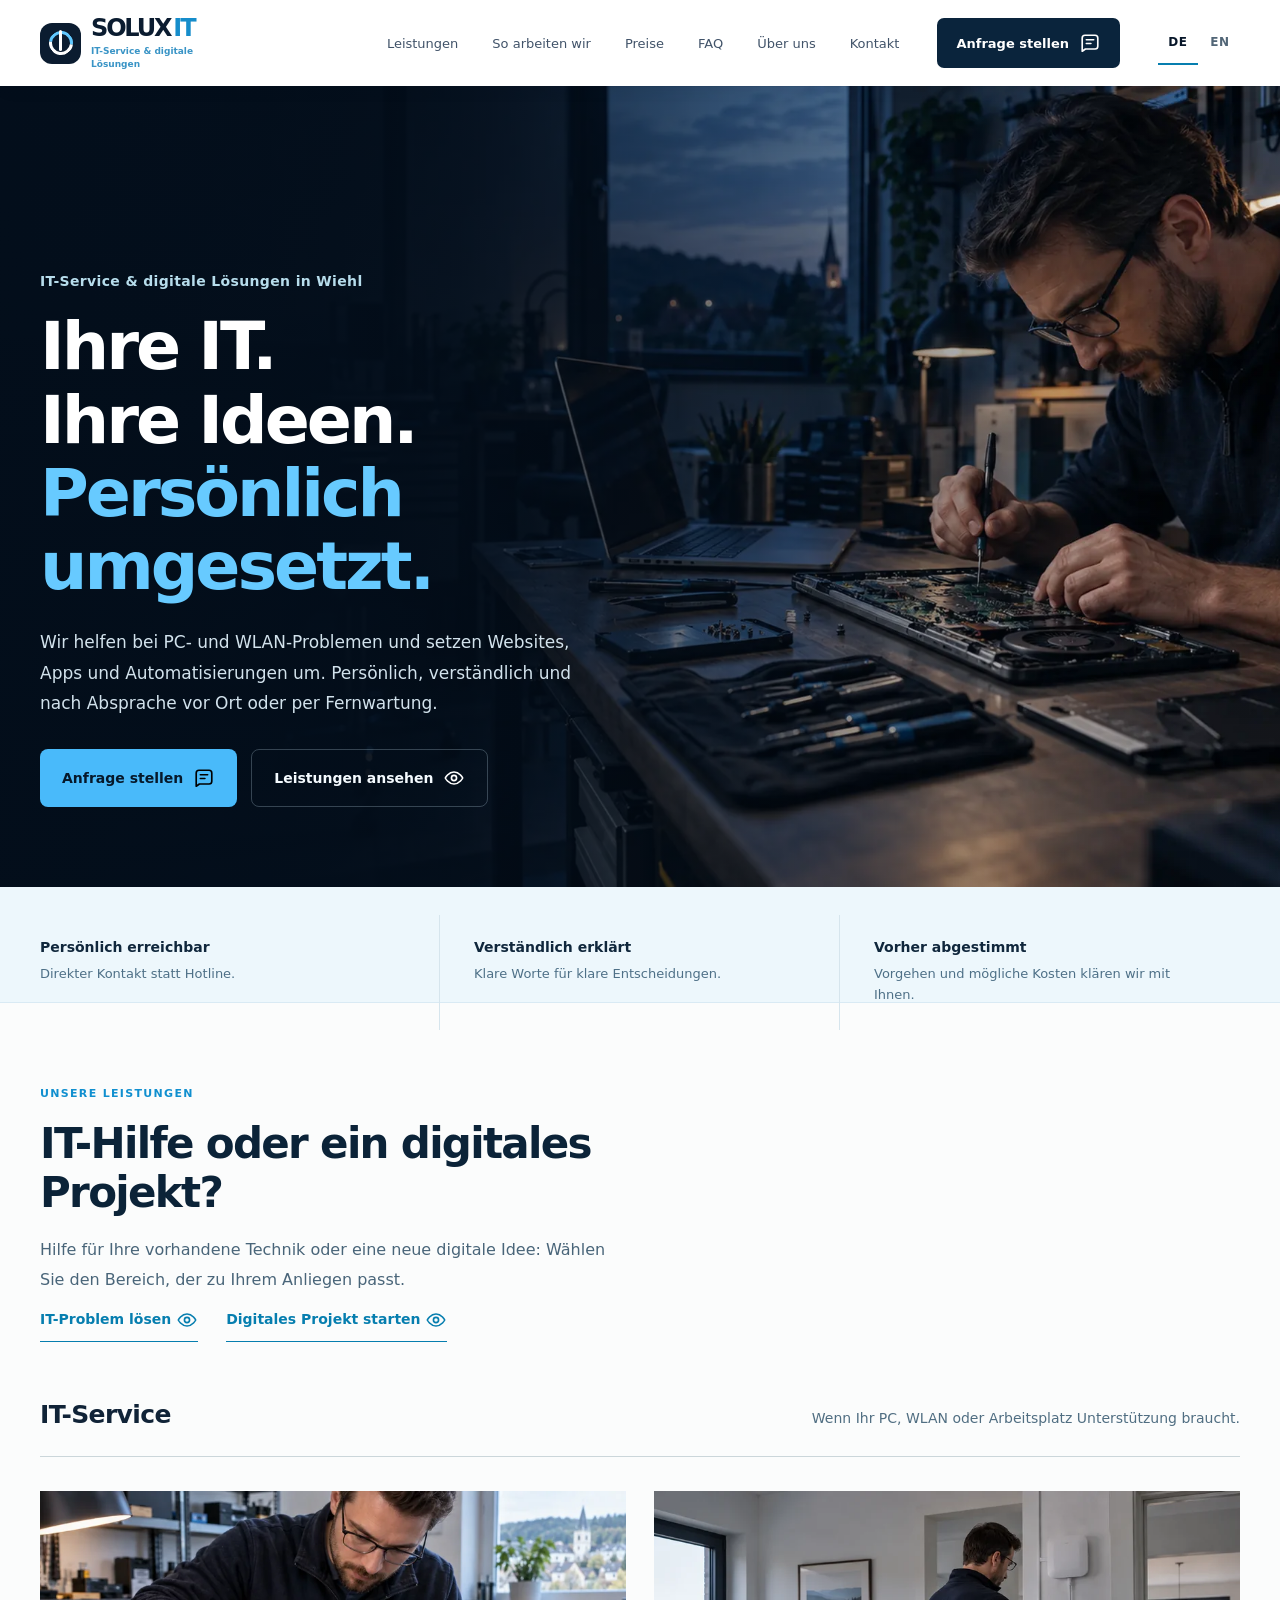
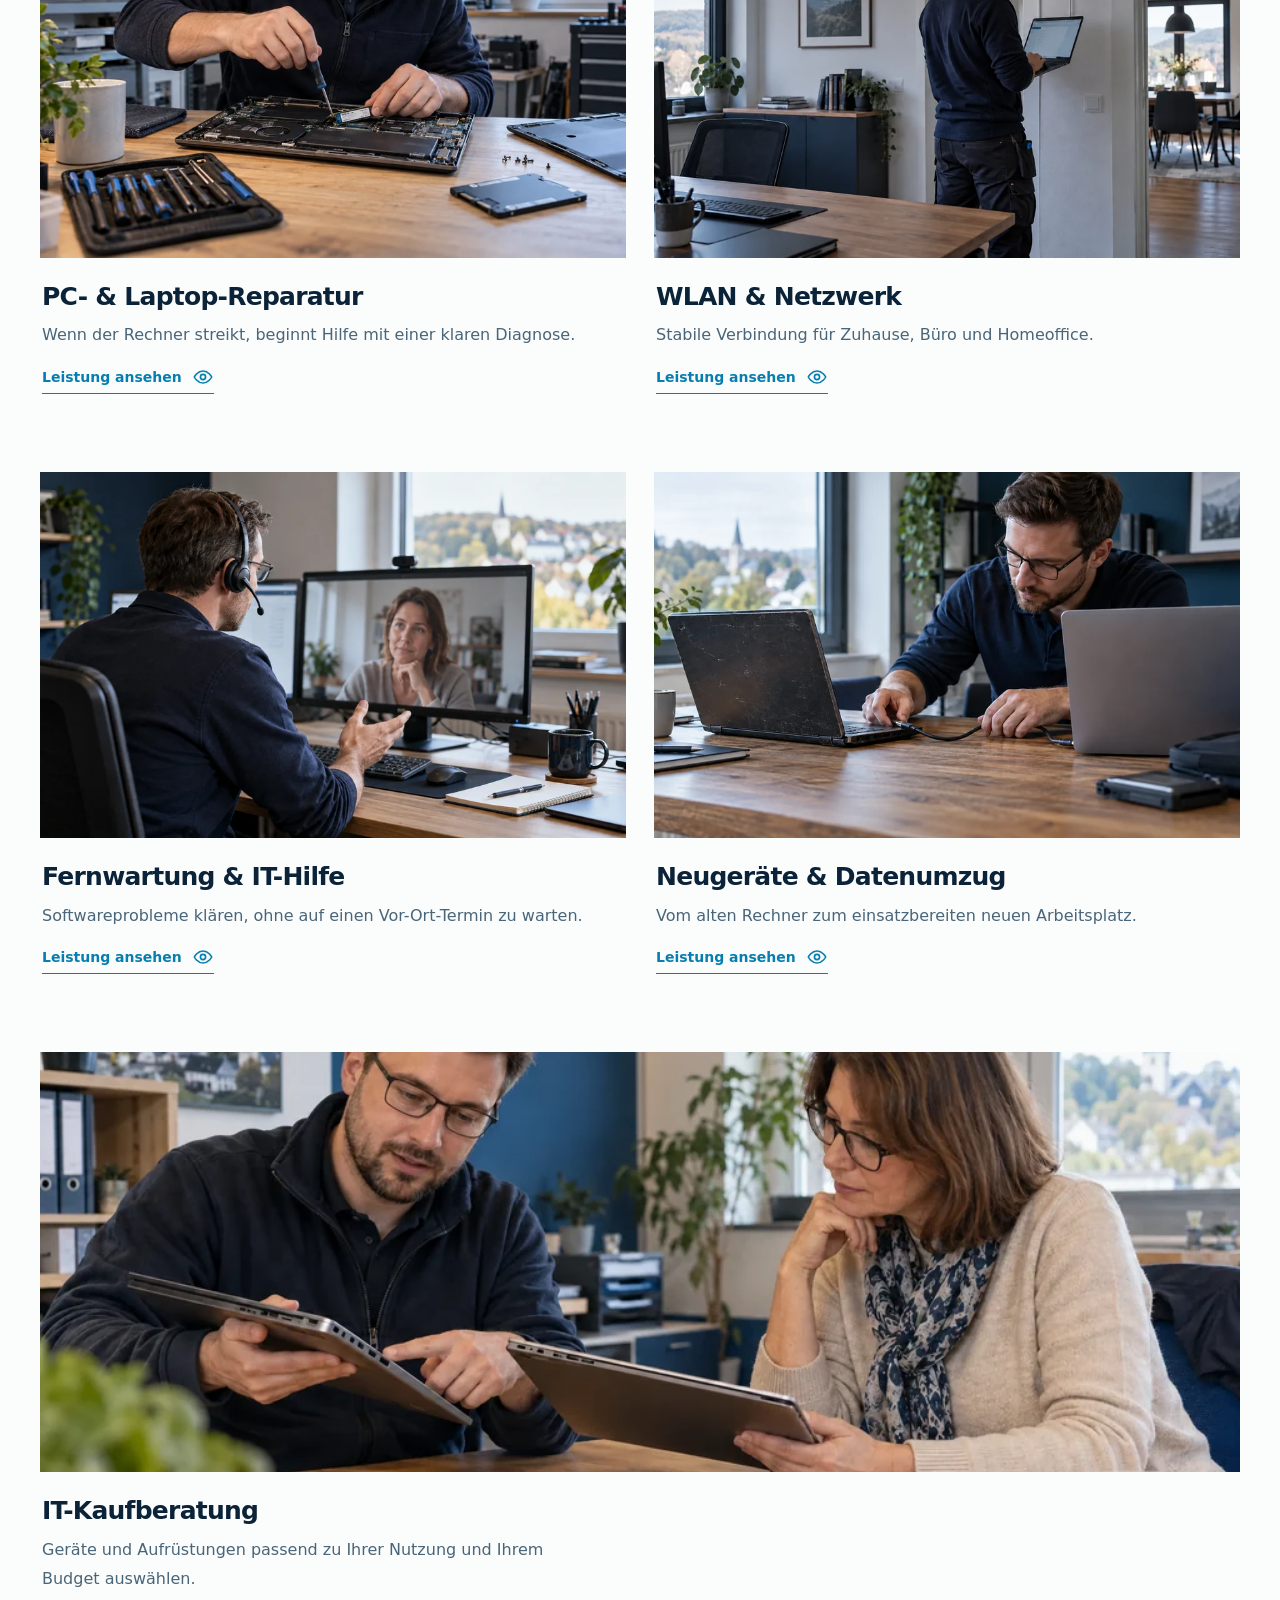
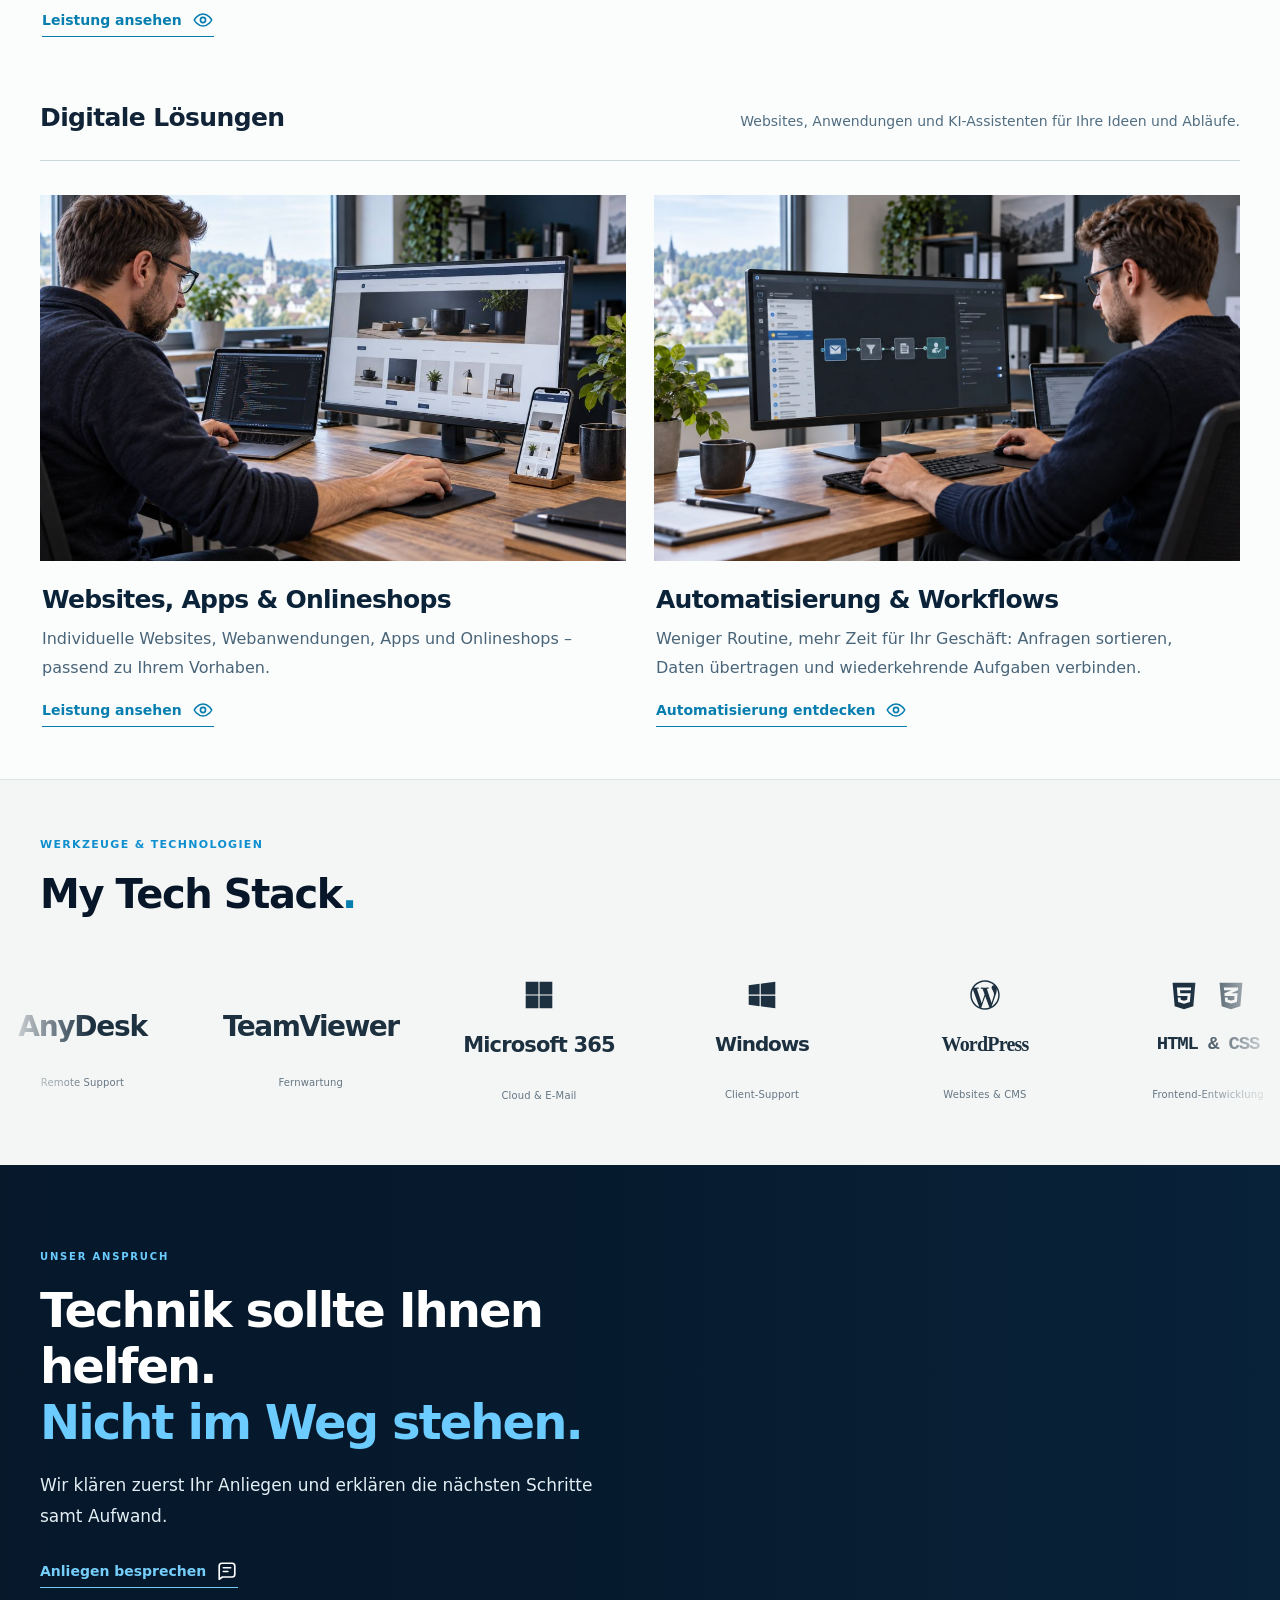
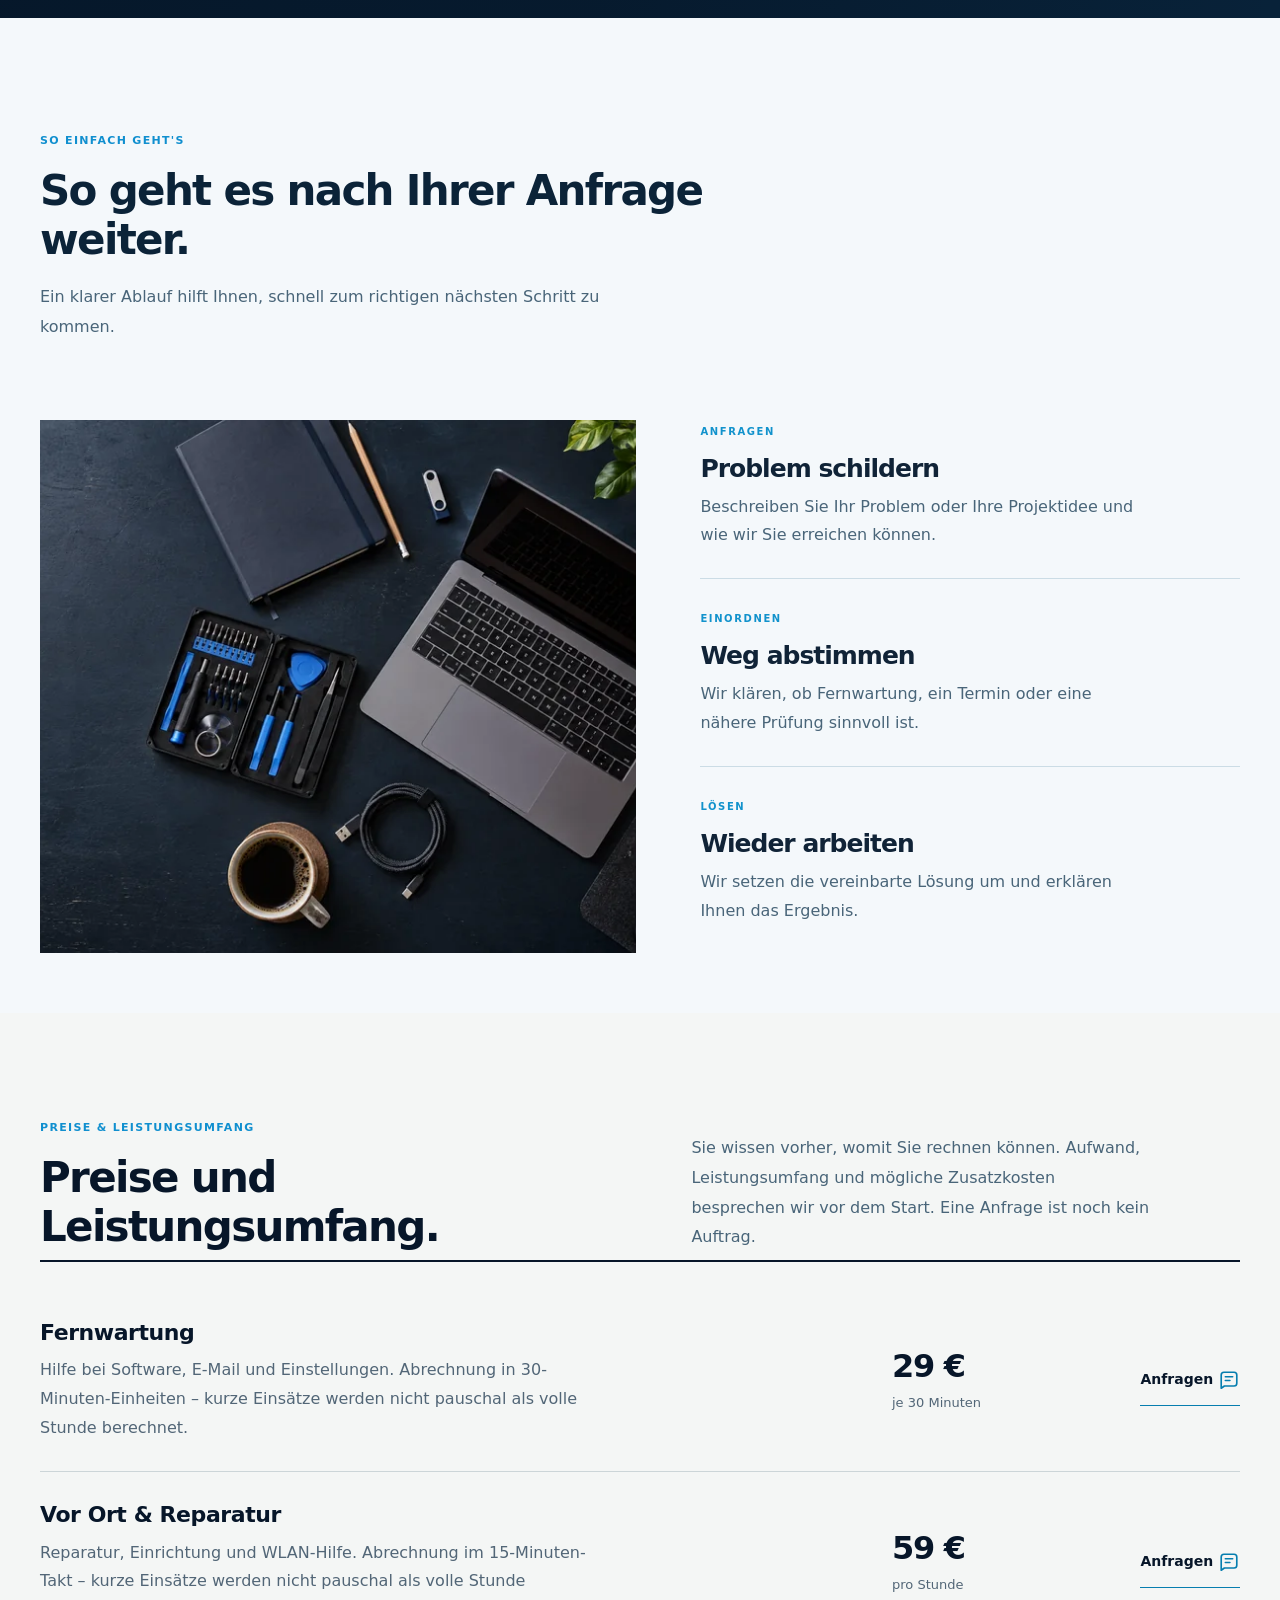
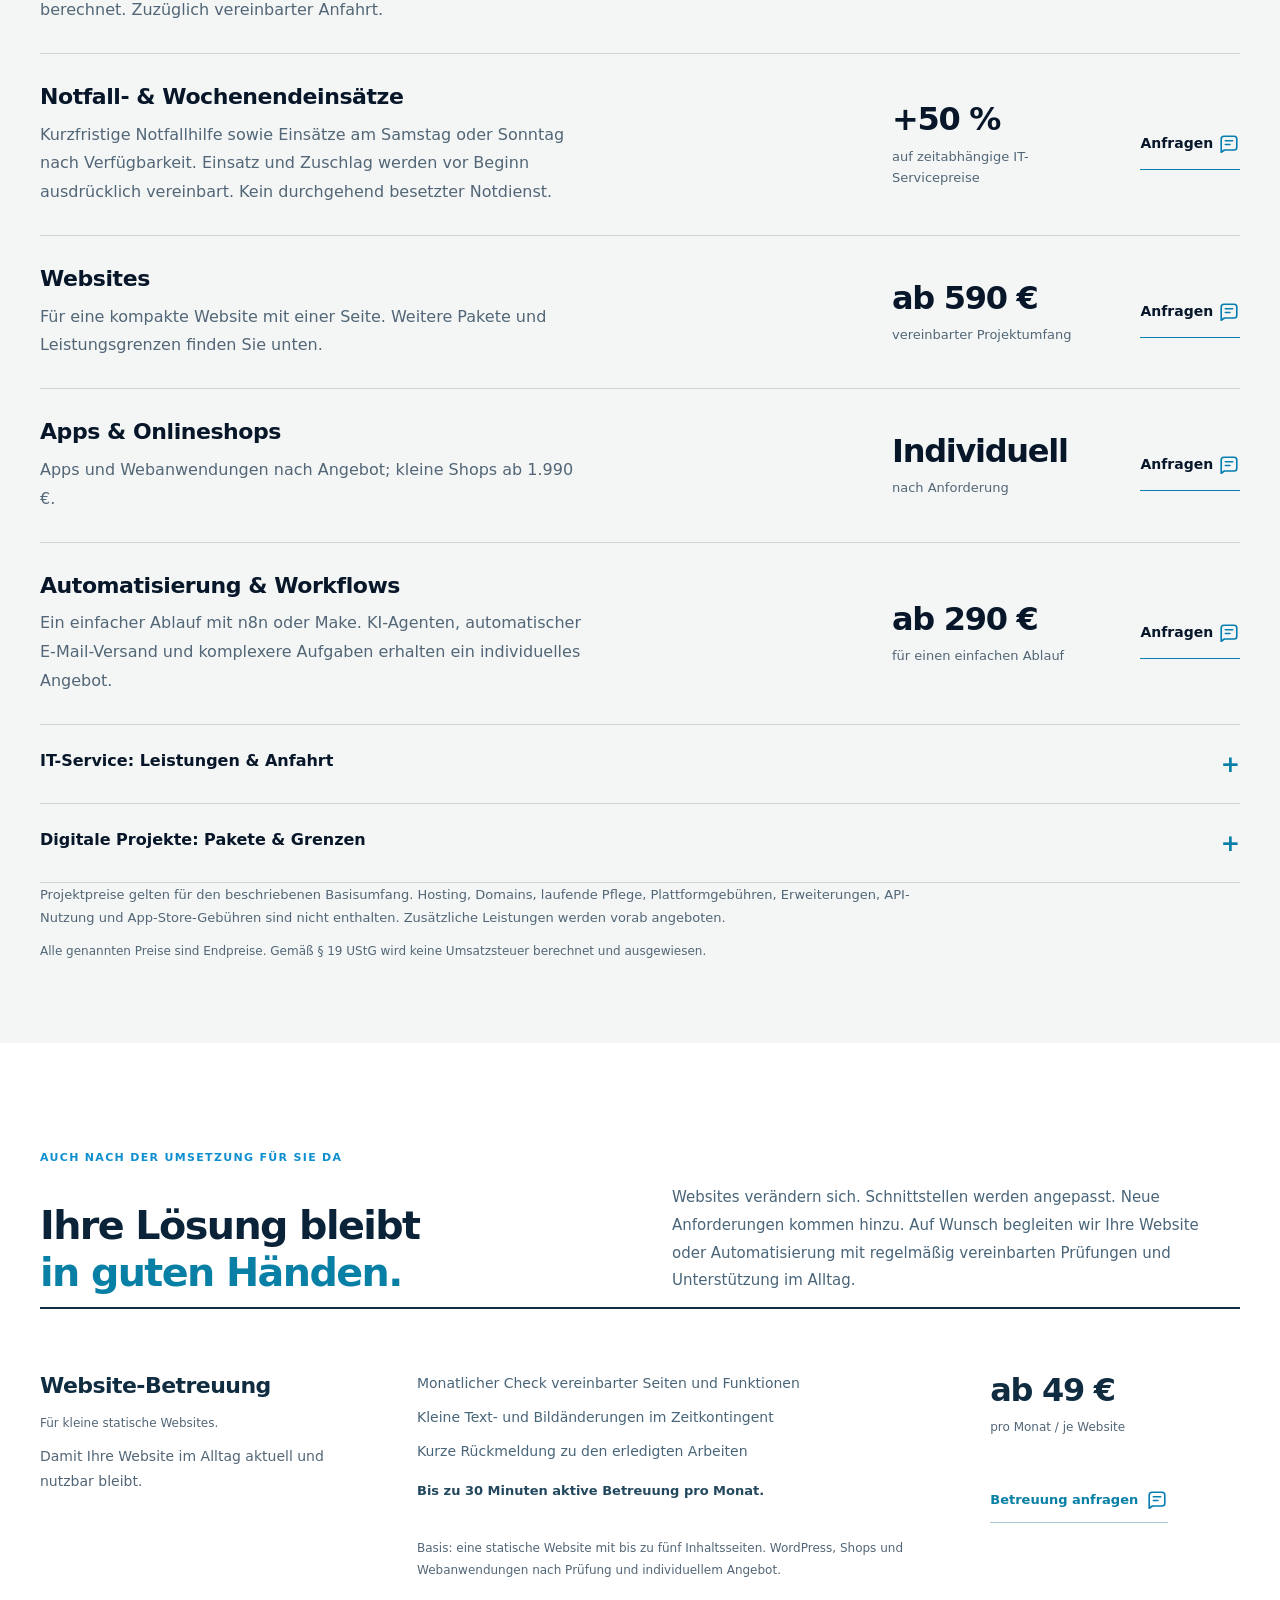
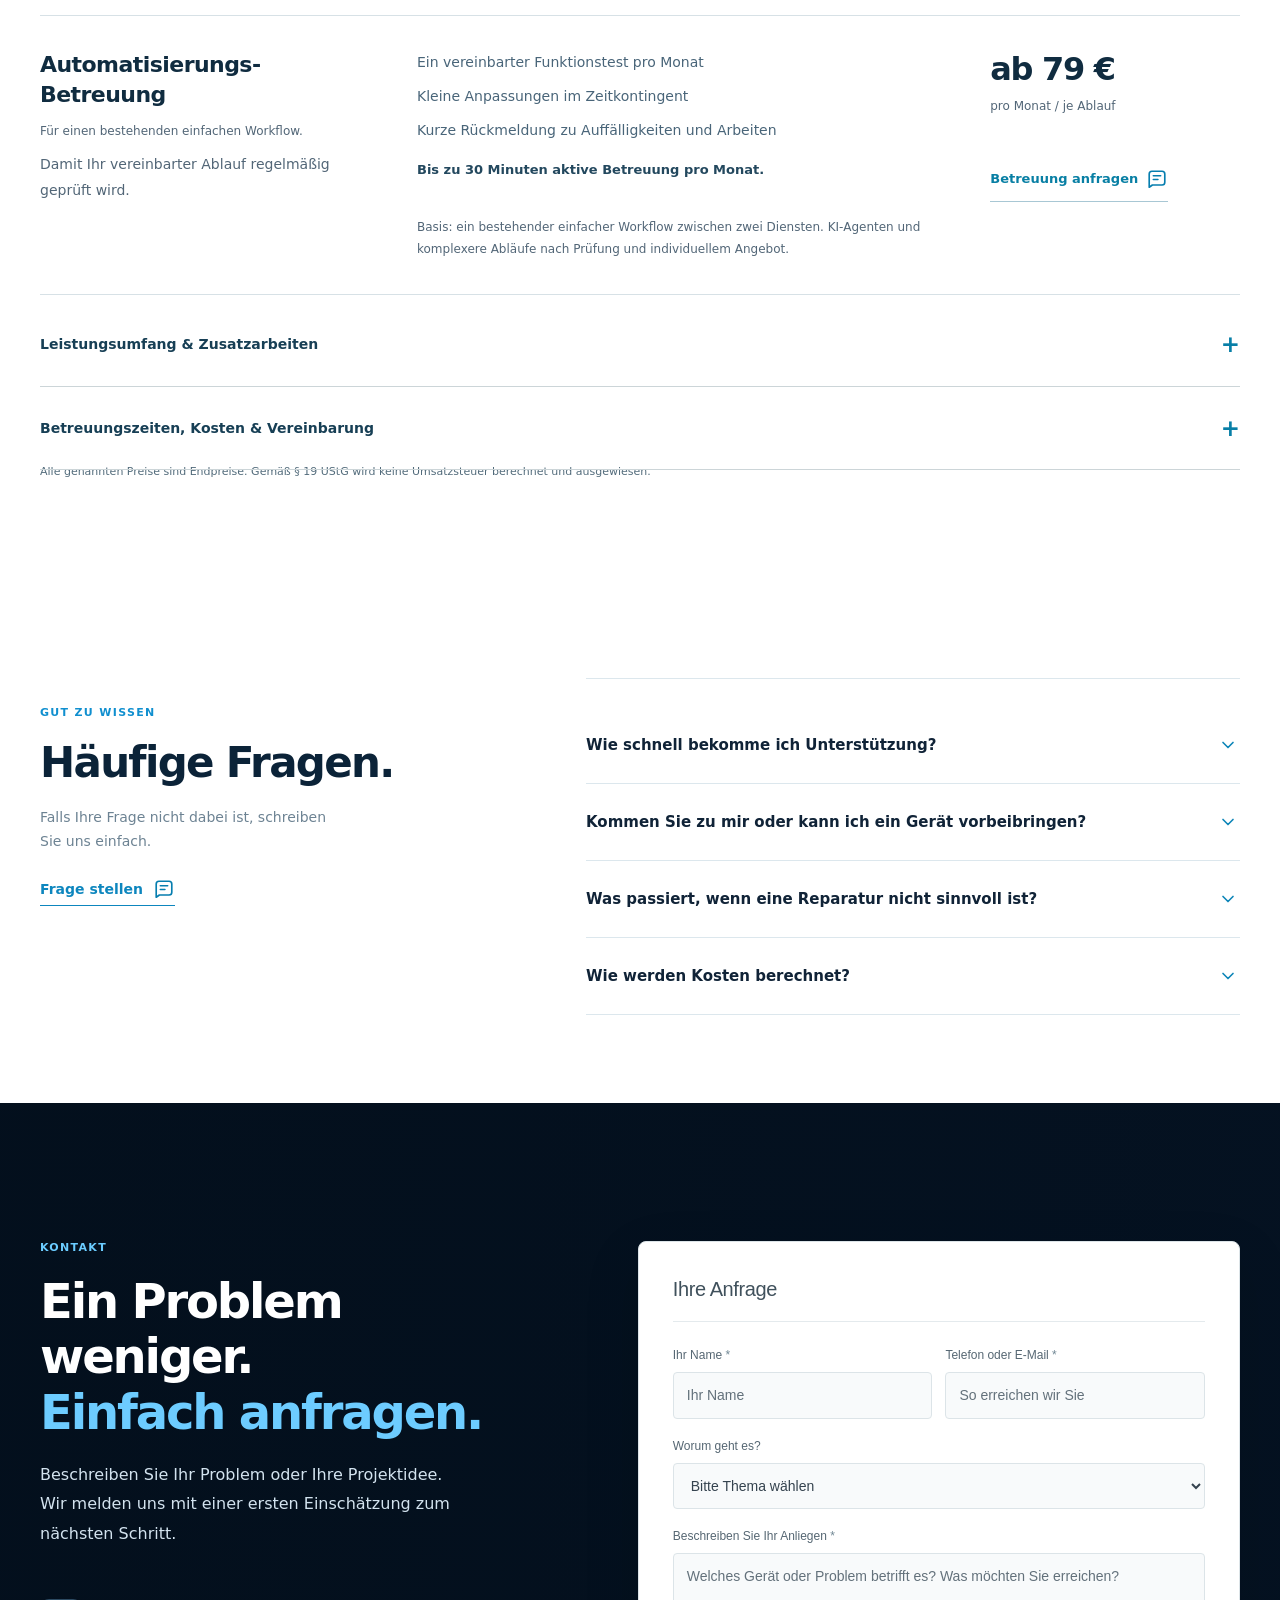
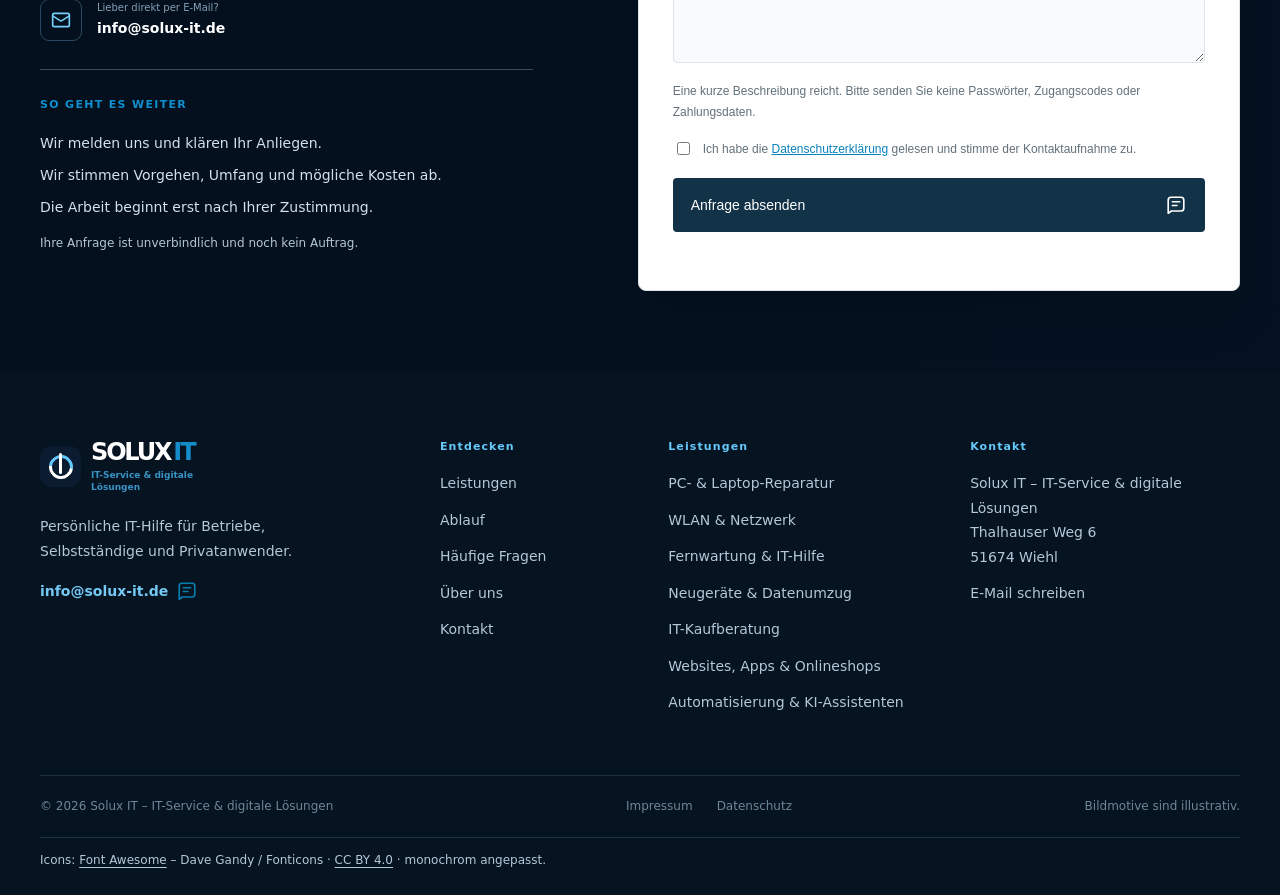
==== index.html @ 65371f54 "Add files via upload" ====
<!doctype html>
<html lang="de">
  <head>
    <meta charset="utf-8" />
    <meta content="width=device-width, initial-scale=1.0" name="viewport" />
    <meta content="#071629" name="theme-color" />
    <link rel="preload" as="image" href="solux-foto-eb9deb0f23b5bd.webp" type="image/webp" fetchpriority="high">
    <title>Solux IT Wiehl | IT-Service &amp; digitale Lösungen</title>
    <meta
      content="Persönlicher IT-Service in Wiehl: PC, WLAN, Fernwartung, Websites, Apps, Onlineshops und Automatisierung mit KI-Assistenten. Beschreiben Sie Ihr Anliegen."
      name="description"
    />
    <meta content="noindex,nofollow" name="robots" />
    <link
      href="https://solux-it.de/index.html"
      rel="canonical"
    />
    <meta content="website" property="og:type" />
    <meta content="de_DE" property="og:locale" />
    <meta content="Solux IT" property="og:site_name" />
    <meta
      content="Solux IT Wiehl | IT-Service &amp; digitale Lösungen"
      property="og:title"
    />
    <meta
      content="Persönlicher IT-Service in Wiehl: PC, WLAN, Fernwartung, Websites, Apps, Onlineshops und Automatisierung mit KI-Assistenten. Beschreiben Sie Ihr Anliegen."
      property="og:description"
    />
    <meta
      content="https://solux-it.de/index.html"
      property="og:url"
    />
    <link
      href="solux-favicon-e06ebdde323dd7.svg"
      rel="icon"
      type="image/svg+xml"
    />

    <link href="style.css?v=20261020-betreuung-design" rel="stylesheet" />
  
<script src="language.js?v=20261020-notfall" defer></script>

    <meta property="og:image" content="https://solux-it.de/solux-linkvorschau-20261016.jpg">
    <meta property="og:image:secure_url" content="https://solux-it.de/solux-linkvorschau-20261016.jpg">
    <meta property="og:image:type" content="image/jpeg">
    <meta property="og:image:width" content="1200">
    <meta property="og:image:height" content="630">
    <meta property="og:image:alt" content="Solux IT – IT-Service &amp; digitale Lösungen. Ihre IT. Ihre Ideen. Persönlich umgesetzt.">
    <meta name="twitter:card" content="summary_large_image">
    <meta name="twitter:image" content="https://solux-it.de/solux-linkvorschau-20261016.jpg">
    <meta name="twitter:image:alt" content="Solux IT – IT-Service &amp; digitale Lösungen. Ihre IT. Ihre Ideen. Persönlich umgesetzt.">
  </head>
  <body class="site-refined home-entry-refined">
    <div id="root">
      <a class="skip-link" href="#main">Zum Inhalt springen</a>
      <header class="site-header">
        <div class="container header-inner">
          <a aria-label="Solux IT – Startseite" class="brand" href="index.html"
            ><span aria-hidden="true" class="brand-symbol"
              ><span class="symbol-ring"></span
              ><span class="symbol-bar"></span></span
            ><span class="brand-type"
              ><strong>SOLUX<span>IT</span></strong
              ><small>IT-Service &amp; digitale Lösungen</small></span
            ></a
          >
          <nav
            aria-label="Hauptnavigation"
            class="main-nav"
            id="main-navigation"
          >
            <a href="index.html#leistungen">Leistungen</a
            ><a href="index.html#ablauf">So arbeiten wir</a
            ><a href="index.html#preise">Preise</a><a href="index.html#faq">FAQ</a
            ><a href="ueber-mich.html">Über uns</a><a href="index.html#kontakt">Kontakt</a>
          </nav>
          <a class="header-cta" href="#kontakt"
            >Anfrage stellen
            <img class="button-image-icon" src="icon-anfrage.svg" width="22" height="22" alt="" aria-hidden="true" decoding="async"></a>
          
          <details class="mobile-nav">
            <summary
              aria-controls="mobile-navigation"
              aria-label="Menü"
              class="menu-toggle"
            >
              <svg
                class="lucide lucide-menu menu-open-icon"
                fill="none"
                height="24"
                stroke="currentColor"
                stroke-linecap="round"
                stroke-linejoin="round"
                stroke-width="2"
                viewBox="0 0 24 24"
                width="24"
                xmlns="http://www.w3.org/2000/svg"
              >
                <line x1="4" x2="20" y1="12" y2="12"></line>
                <line x1="4" x2="20" y1="6" y2="6"></line>
                <line x1="4" x2="20" y1="18" y2="18"></line></svg
              ><svg
                aria-hidden="true"
                class="menu-close-icon"
                fill="none"
                height="24"
                stroke="currentColor"
                stroke-linecap="round"
                stroke-linejoin="round"
                stroke-width="2"
                viewBox="0 0 24 24"
                width="24"
                xmlns="http://www.w3.org/2000/svg"
              >
                <path d="M18 6 6 18"></path>
                <path d="m6 6 12 12"></path>
              </svg>
            </summary>
            <nav
              aria-label="Mobilnavigation"
              class="main-nav"
              id="mobile-navigation"
            >
              <a href="index.html#leistungen">Leistungen</a
              ><a href="index.html#ablauf">So arbeiten wir</a
              ><a href="index.html#preise">Preise</a><a href="index.html#faq">FAQ</a
              ><a href="ueber-mich.html">Über uns</a><a href="index.html#kontakt">Kontakt</a>
            </nav>
          </details>
        </div>
      </header>
      <main id="main">
        <section class="hero">
          <picture class="embedded-picture"
            ><img class="hero-photo" src="solux-foto-eb9deb0f23b5bd.webp" alt="" width="1920" height="1080" loading="eager" fetchpriority="high" decoding="sync"></picture>
          <div class="container hero-grid">
            <div class="hero-copy">
              <p class="hero-location">IT-Service &amp; digitale Lösungen in Wiehl</p>
              <h1>Ihre IT.<br>Ihre Ideen.<br><span>Persönlich umgesetzt.</span></h1>

              <p>
                Wir helfen bei PC- und WLAN-Problemen und setzen Websites, Apps und Automatisierungen um. Persönlich, verständlich und nach Absprache vor Ort oder per Fernwartung.
              </p>
              <div class="hero-actions">
                <a class="button button-primary" href="#kontakt"
                  >Anfrage stellen
                  <img class="button-image-icon" src="icon-anfrage.svg" width="22" height="22" alt="" aria-hidden="true" decoding="async"></a
                ><a class="button button-outline" href="#leistungen"
                  >Leistungen ansehen
                  <img class="button-image-icon" src="icon-ansehen.svg" width="22" height="22" alt="" aria-hidden="true" decoding="async"></a>
              </div>
              
            </div>
          </div>
          
        </section>
        <section class="proof-strip">
          <div class="container proof-inner">
            <div>
              <strong>Persönlich erreichbar</strong
              ><small>Direkter Kontakt statt Hotline.</small>
            </div>
            <div>
              <strong>Verständlich erklärt</strong
              ><small>Klare Worte für klare Entscheidungen.</small>
            </div>
            <div>
              <strong>Vorher abgestimmt</strong><small>Vorgehen und mögliche Kosten klären wir mit Ihnen.</small>
            </div>
          </div>
        </section>
        
<!-- Technology tools in use; this section does not claim partnerships.
Brand SVG symbols: Font Awesome Brands 7.3.1, Dave Gandy / Fonticons,
CC BY 4.0 https://creativecommons.org/licenses/by/4.0/
Source: https://github.com/iconify/icon-sets/blob/master/json/fa7-brands.json
Adaptation: monochrome display, responsive sizing and inline embedding.
-->


<section class="services-section section-pad" id="leistungen"><div class="container"><div class="section-heading"><div><span class="eyebrow">UNSERE LEISTUNGEN</span><h2>IT-Hilfe oder ein digitales Projekt?</h2><p>Hilfe für Ihre vorhandene Technik oder eine neue digitale Idee: Wählen Sie den Bereich, der zu Ihrem Anliegen passt.</p></div></div><nav class="service-shortcuts" aria-label="Leistungsbereiche"><a href="#it-service">IT-Problem lösen <img class="button-image-icon" src="icon-ansehen.svg" width="22" height="22" alt="" aria-hidden="true" decoding="async"></a><a href="#digitale-loesungen">Digitales Projekt starten <img class="button-image-icon" src="icon-ansehen.svg" width="22" height="22" alt="" aria-hidden="true" decoding="async"></a></nav><div class="services-group" id="it-service"><div class="service-group-heading"><h3>IT-Service</h3><p>Wenn Ihr PC, WLAN oder Arbeitsplatz Unterstützung braucht.</p></div><div class="services-grid"><a class="service-card reveal" href="pc-laptop-reparatur.html"
                ><div class="service-card-media">
                  <picture class="embedded-picture"
                    ><source
                      media="(max-width: 700px) and (min-width: 1921px), (min-width: 3841px), (max-width: 700px) and (min-width: 1537px) and (min-resolution: 1.25dppx), (min-width: 3073px) and (min-resolution: 1.25dppx), (max-width: 700px) and (min-width: 1281px) and (min-resolution: 1.5dppx), (min-width: 2561px) and (min-resolution: 1.5dppx), (max-width: 700px) and (min-width: 961px) and (min-resolution: 2dppx), (min-width: 1921px) and (min-resolution: 2dppx), (max-width: 700px) and (min-width: 641px) and (min-resolution: 3dppx), (min-width: 1281px) and (min-resolution: 3dppx), (max-width: 700px) and (min-width: 481px) and (min-resolution: 4dppx), (min-width: 961px) and (min-resolution: 4dppx)"
                      srcset="
                        solux-bild-6e6a990434abfc.webp
                      " />
                    <source
                      media="(max-width: 700px) and (min-width: 961px), (min-width: 1921px), (max-width: 700px) and (min-width: 769px) and (min-resolution: 1.25dppx), (min-width: 1537px) and (min-resolution: 1.25dppx), (max-width: 700px) and (min-width: 641px) and (min-resolution: 1.5dppx), (min-width: 1281px) and (min-resolution: 1.5dppx), (max-width: 700px) and (min-width: 481px) and (min-resolution: 2dppx), (min-width: 961px) and (min-resolution: 2dppx), (max-width: 700px) and (min-width: 321px) and (min-resolution: 3dppx), (min-width: 701px) and (min-resolution: 3dppx), (max-width: 700px) and (min-width: 241px) and (min-resolution: 4dppx), (min-width: 701px) and (min-resolution: 4dppx)"
                      srcset="
                        solux-bild-cf78ce8372e84d.webp
                      " />
                    <img
                      alt=""
                      class=""
                      decoding="async"
                      height="1080"
                      loading="lazy"
                      src="solux-bild-5966f1b6c68751.webp"
                      width="1920" /></picture
                  >
                </div>
                <div class="service-card-content">
                  <h3>PC- &amp; Laptop-Reparatur</h3>
                  <p>
                    Wenn der Rechner streikt, beginnt Hilfe mit einer klaren
                    Diagnose.
                  </p>
                  <span class="service-card-link"
                    >Leistung ansehen
                    <img class="button-image-icon" src="icon-ansehen.svg" width="22" height="22" alt="" aria-hidden="true" decoding="async"></span></div></a
              ><a class="service-card reveal" href="wlan-netzwerk.html"
                ><div class="service-card-media">
                  <picture class="embedded-picture"
                    ><source
                      media="(max-width: 700px) and (min-width: 1921px), (min-width: 3841px), (max-width: 700px) and (min-width: 1537px) and (min-resolution: 1.25dppx), (min-width: 3073px) and (min-resolution: 1.25dppx), (max-width: 700px) and (min-width: 1281px) and (min-resolution: 1.5dppx), (min-width: 2561px) and (min-resolution: 1.5dppx), (max-width: 700px) and (min-width: 961px) and (min-resolution: 2dppx), (min-width: 1921px) and (min-resolution: 2dppx), (max-width: 700px) and (min-width: 641px) and (min-resolution: 3dppx), (min-width: 1281px) and (min-resolution: 3dppx), (max-width: 700px) and (min-width: 481px) and (min-resolution: 4dppx), (min-width: 961px) and (min-resolution: 4dppx)"
                      srcset="
                        solux-bild-9c1aa67f9f814d.webp
                      " />
                    <source
                      media="(max-width: 700px) and (min-width: 961px), (min-width: 1921px), (max-width: 700px) and (min-width: 769px) and (min-resolution: 1.25dppx), (min-width: 1537px) and (min-resolution: 1.25dppx), (max-width: 700px) and (min-width: 641px) and (min-resolution: 1.5dppx), (min-width: 1281px) and (min-resolution: 1.5dppx), (max-width: 700px) and (min-width: 481px) and (min-resolution: 2dppx), (min-width: 961px) and (min-resolution: 2dppx), (max-width: 700px) and (min-width: 321px) and (min-resolution: 3dppx), (min-width: 701px) and (min-resolution: 3dppx), (max-width: 700px) and (min-width: 241px) and (min-resolution: 4dppx), (min-width: 701px) and (min-resolution: 4dppx)"
                      srcset="
                        solux-bild-97f60228b2a3f9.webp
                      " />
                    <img
                      alt=""
                      class=""
                      decoding="async"
                      height="1080"
                      loading="lazy"
                      src="solux-bild-19f1bace8b68e3.webp?v=20261020-brille"
                      width="1920" /></picture
                  >
                </div>
                <div class="service-card-content">
                  <h3>WLAN &amp; Netzwerk</h3>
                  <p>Stabile Verbindung für Zuhause, Büro und Homeoffice.</p>
                  <span class="service-card-link"
                    >Leistung ansehen
                    <img class="button-image-icon" src="icon-ansehen.svg" width="22" height="22" alt="" aria-hidden="true" decoding="async"></span></div></a
              ><a class="service-card reveal" href="fernwartung-it-hilfe.html"
                ><div class="service-card-media">
                  <picture class="embedded-picture"
                    ><source
                      media="(max-width: 700px) and (min-width: 1921px), (min-width: 3841px), (max-width: 700px) and (min-width: 1537px) and (min-resolution: 1.25dppx), (min-width: 3073px) and (min-resolution: 1.25dppx), (max-width: 700px) and (min-width: 1281px) and (min-resolution: 1.5dppx), (min-width: 2561px) and (min-resolution: 1.5dppx), (max-width: 700px) and (min-width: 961px) and (min-resolution: 2dppx), (min-width: 1921px) and (min-resolution: 2dppx), (max-width: 700px) and (min-width: 641px) and (min-resolution: 3dppx), (min-width: 1281px) and (min-resolution: 3dppx), (max-width: 700px) and (min-width: 481px) and (min-resolution: 4dppx), (min-width: 961px) and (min-resolution: 4dppx)"
                      srcset="
                        solux-bild-bcfc9f314dc3b6.webp
                      " />
                    <source
                      media="(max-width: 700px) and (min-width: 961px), (min-width: 1921px), (max-width: 700px) and (min-width: 769px) and (min-resolution: 1.25dppx), (min-width: 1537px) and (min-resolution: 1.25dppx), (max-width: 700px) and (min-width: 641px) and (min-resolution: 1.5dppx), (min-width: 1281px) and (min-resolution: 1.5dppx), (max-width: 700px) and (min-width: 481px) and (min-resolution: 2dppx), (min-width: 961px) and (min-resolution: 2dppx), (max-width: 700px) and (min-width: 321px) and (min-resolution: 3dppx), (min-width: 701px) and (min-resolution: 3dppx), (max-width: 700px) and (min-width: 241px) and (min-resolution: 4dppx), (min-width: 701px) and (min-resolution: 4dppx)"
                      srcset="
                        solux-bild-52cf588cba101e.webp
                      " />
                    <img
                      alt=""
                      class=""
                      decoding="async"
                      height="1080"
                      loading="lazy"
                      src="solux-bild-1feef5b381e7b0.webp"
                      width="1920" /></picture
                  >
                </div>
                <div class="service-card-content">
                  <h3>Fernwartung &amp; IT-Hilfe</h3>
                  <p>
                    Softwareprobleme klären, ohne auf einen Vor-Ort-Termin zu
                    warten.
                  </p>
                  <span class="service-card-link"
                    >Leistung ansehen
                    <img class="button-image-icon" src="icon-ansehen.svg" width="22" height="22" alt="" aria-hidden="true" decoding="async"></span></div></a
              ><a class="service-card reveal" href="neugeraete-datenumzug.html"
                ><div class="service-card-media">
                  <picture class="embedded-picture"
                    ><source
                      media="(max-width: 700px) and (min-width: 1921px), (min-width: 3841px), (max-width: 700px) and (min-width: 1537px) and (min-resolution: 1.25dppx), (min-width: 3073px) and (min-resolution: 1.25dppx), (max-width: 700px) and (min-width: 1281px) and (min-resolution: 1.5dppx), (min-width: 2561px) and (min-resolution: 1.5dppx), (max-width: 700px) and (min-width: 961px) and (min-resolution: 2dppx), (min-width: 1921px) and (min-resolution: 2dppx), (max-width: 700px) and (min-width: 641px) and (min-resolution: 3dppx), (min-width: 1281px) and (min-resolution: 3dppx), (max-width: 700px) and (min-width: 481px) and (min-resolution: 4dppx), (min-width: 961px) and (min-resolution: 4dppx)"
                      srcset="
                        solux-bild-76705e950114e9.webp
                      " />
                    <source
                      media="(max-width: 700px) and (min-width: 961px), (min-width: 1921px), (max-width: 700px) and (min-width: 769px) and (min-resolution: 1.25dppx), (min-width: 1537px) and (min-resolution: 1.25dppx), (max-width: 700px) and (min-width: 641px) and (min-resolution: 1.5dppx), (min-width: 1281px) and (min-resolution: 1.5dppx), (max-width: 700px) and (min-width: 481px) and (min-resolution: 2dppx), (min-width: 961px) and (min-resolution: 2dppx), (max-width: 700px) and (min-width: 321px) and (min-resolution: 3dppx), (min-width: 701px) and (min-resolution: 3dppx), (max-width: 700px) and (min-width: 241px) and (min-resolution: 4dppx), (min-width: 701px) and (min-resolution: 4dppx)"
                      srcset="
                        solux-bild-890b7a9db4e4f0.webp
                      " />
                    <img
                      alt=""
                      class=""
                      decoding="async"
                      height="1080"
                      loading="lazy"
                      src="solux-bild-5b4d83732f4d9b.webp?v=20261020-brille"
                      width="1920" /></picture
                  >
                </div>
                <div class="service-card-content">
                  <h3>Neugeräte &amp; Datenumzug</h3>
                  <p>
                    Vom alten Rechner zum einsatzbereiten neuen Arbeitsplatz.
                  </p>
                  <span class="service-card-link"
                    >Leistung ansehen
                    <img class="button-image-icon" src="icon-ansehen.svg" width="22" height="22" alt="" aria-hidden="true" decoding="async"></span></div></a
              ><a class="service-card service-advice-feature reveal" href="it-kaufberatung.html"
                ><div class="service-card-media">
                  <picture class="embedded-picture"
                    ><source
                      media="(max-width: 700px) and (min-width: 1921px), (min-width: 3841px), (max-width: 700px) and (min-width: 1537px) and (min-resolution: 1.25dppx), (min-width: 3073px) and (min-resolution: 1.25dppx), (max-width: 700px) and (min-width: 1281px) and (min-resolution: 1.5dppx), (min-width: 2561px) and (min-resolution: 1.5dppx), (max-width: 700px) and (min-width: 961px) and (min-resolution: 2dppx), (min-width: 1921px) and (min-resolution: 2dppx), (max-width: 700px) and (min-width: 641px) and (min-resolution: 3dppx), (min-width: 1281px) and (min-resolution: 3dppx), (max-width: 700px) and (min-width: 481px) and (min-resolution: 4dppx), (min-width: 961px) and (min-resolution: 4dppx)"
                      srcset="
                        solux-bild-cba84d4652c464.webp
                      " />
                    <source
                      media="(max-width: 700px) and (min-width: 961px), (min-width: 1921px), (max-width: 700px) and (min-width: 769px) and (min-resolution: 1.25dppx), (min-width: 1537px) and (min-resolution: 1.25dppx), (max-width: 700px) and (min-width: 641px) and (min-resolution: 1.5dppx), (min-width: 1281px) and (min-resolution: 1.5dppx), (max-width: 700px) and (min-width: 481px) and (min-resolution: 2dppx), (min-width: 961px) and (min-resolution: 2dppx), (max-width: 700px) and (min-width: 321px) and (min-resolution: 3dppx), (min-width: 701px) and (min-resolution: 3dppx), (max-width: 700px) and (min-width: 241px) and (min-resolution: 4dppx), (min-width: 701px) and (min-resolution: 4dppx)"
                      srcset="
                        solux-bild-1a6bb0fd16917b.webp
                      " />
                    <img
                      alt=""
                      class=""
                      decoding="async"
                      height="1080"
                      loading="lazy"
                      src="solux-bild-8829f7c419a217.webp?v=20261020-brille"
                      width="1920" /></picture
                  >
                </div>
                <div class="service-card-content">
                  <h3>IT-Kaufberatung</h3>
                  <p>
                    Geräte und Aufrüstungen passend zu Ihrer Nutzung und Ihrem Budget auswählen.
                  </p>
                  <span class="service-card-link"
                    >Leistung ansehen
                    <img class="button-image-icon" src="icon-ansehen.svg" width="22" height="22" alt="" aria-hidden="true" decoding="async"></span></div
              ></a></div></div><div class="services-group" id="digitale-loesungen"><div class="service-group-heading"><h3>Digitale Lösungen</h3><p>Websites, Anwendungen und KI-Assistenten für Ihre Ideen und Abläufe.</p></div><div class="services-grid"><a class="service-card reveal" href="websites-apps-onlineshops.html">
  <div class="service-card-media"><img src="websites-apps-onlineshops.jpg" alt="IT-Arbeitsplatz mit Website-Entwicklung und mobiler Shopansicht" loading="lazy" decoding="async" style="display:block;width:100%;height:100%;object-fit:cover;object-position:center" /></div>
  <div class="service-card-content"><h3>Websites, Apps &amp; Onlineshops</h3>
  <p>Individuelle Websites, Webanwendungen, Apps und Onlineshops – passend zu Ihrem Vorhaben.</p>
  <span class="service-card-link">Leistung ansehen <img class="button-image-icon" src="icon-ansehen.svg" width="22" height="22" alt="" aria-hidden="true" decoding="async"></span></div></a><a class="service-card service-automation reveal" href="automatisierung-workflows.html"><div class="service-card-media"><img src="automatisierung-workflows.webp?v=20261020-brille" alt="Illustratives Motiv: Automatisierung von E-Mail-Anfragen am Computer" loading="lazy" decoding="async"></div><div class="service-card-content"><h3>Automatisierung &amp; Workflows</h3><p>Weniger Routine, mehr Zeit für Ihr Geschäft: Anfragen sortieren, Daten übertragen und wiederkehrende Aufgaben verbinden.</p><span class="service-card-link">Automatisierung entdecken <img class="button-image-icon" src="icon-ansehen.svg" width="22" height="22" alt="" aria-hidden="true" decoding="async"></span></div></a></div></div></div></section>
<section class="tech-stack" aria-labelledby="tech-stack-title">
  <div class="container tech-stack-heading">
    <div><span class="eyebrow">WERKZEUGE &amp; TECHNOLOGIEN</span><h2 id="tech-stack-title">My Tech Stack<span>.</span></h2></div>
  </div>
  <div class="tech-viewport"><div class="tech-track"><ul class="tech-group" aria-label="Genutzte Technologien"><li class="tech-brand"><span class="tech-wordmark tech-wordmark--anydesk">AnyDesk</span><span class="tech-maker" aria-hidden="true">&nbsp;</span><span class="tech-category">Remote Support</span></li><li class="tech-brand"><span class="tech-wordmark tech-wordmark--teamviewer">TeamViewer</span><span class="tech-maker" aria-hidden="true">&nbsp;</span><span class="tech-category">Fernwartung</span></li><li class="tech-brand"><span class="tech-logo-row"><svg class="tech-brand-icon" viewBox="0 0 640 640" aria-hidden="true" focusable="false"><path fill="currentColor" d="M96 96h214.6v214.6H96zm233.4 0H544v214.6H329.4zM96 329.4h214.6V544H96zm233.4 0H544V544H329.4z"/></svg></span><span class="tech-wordmark tech-wordmark--microsoft">Microsoft 365</span><span class="tech-maker" aria-hidden="true">&nbsp;</span><span class="tech-category">Cloud &amp; E-Mail</span></li><li class="tech-brand"><span class="tech-logo-row"><svg class="tech-brand-icon" viewBox="0 0 640 640" aria-hidden="true" focusable="false"><path fill="currentColor" d="m96 157.7l183.6-25.3v177.4H96zm0 324.6l183.6 25.3V332.4H96zm203.8 28L544 544V332.4H299.8zm0-380.6v180.1H544V96z"/></svg></span><span class="tech-wordmark tech-wordmark--windows">Windows</span><span class="tech-maker" aria-hidden="true">&nbsp;</span><span class="tech-category">Client-Support</span></li><li class="tech-brand"><span class="tech-logo-row"><svg class="tech-brand-icon" viewBox="0 0 640 640" aria-hidden="true" focusable="false"><path fill="currentColor" d="M320 72C183 72 72 183 72 320s111 248 248 248s248-111 248-248S457 72 320 72M97 320c0-32.3 6.9-63 19.3-90.7l106.4 291.4C148.3 484.5 97 408.2 97 320m223 223c-21.9 0-43-3.2-63-9.1l66.9-194.4l68.5 187.8c.5 1.1 1 2.1 1.6 3.1c-23.1 8.1-48 12.6-74 12.6m30.7-327.5c13.4-.7 25.5-2.1 25.5-2.1c12-1.4 10.6-19.1-1.4-18.4c0 0-36.1 2.8-59.4 2.8c-21.9 0-58.7-2.8-58.7-2.8c-12-.7-13.4 17.7-1.4 18.4c0 0 11.4 1.4 23.4 2.1l34.7 95.2L264.6 457l-81.2-241.5c13.4-.7 25.5-2.1 25.5-2.1c12-1.4 10.6-19.1-1.4-18.4c0 0-36.1 2.8-59.4 2.8c-4.2 0-9.1-.1-14.4-.3C173.6 137 242.1 97 320 97c58 0 110.9 22.2 150.6 58.5c-1-.1-1.9-.2-2.9-.2c-21.9 0-37.4 19.1-37.4 39.6c0 18.4 10.6 33.9 21.9 52.3c8.5 14.8 18.4 33.9 18.4 61.5c0 19.1-7.3 41.2-17 72.1l-22.2 74.3zm81.4 297.2l68.1-196.9c12.7-31.8 17-57.2 17-79.9c0-8.2-.5-15.8-1.5-22.9c17.4 31.8 27.3 68.2 27.3 107c0 82.3-44.6 154.1-110.9 192.7"/></svg></span><span class="tech-wordmark tech-wordmark--wordpress">WordPress</span><span class="tech-maker" aria-hidden="true">&nbsp;</span><span class="tech-category">Websites &amp; CMS</span></li><li class="tech-brand"><span class="tech-logo-row"><svg class="tech-brand-icon" viewBox="0 0 640 640" aria-hidden="true" focusable="false"><path fill="currentColor" d="m128 96l34.9 395.8L319.5 544l157.6-52.2L512 96zm308.2 127.9H252.4l4.1 49.4h175.6l-13.6 148.4l-97.9 27v.3h-1.1l-98.7-27.3l-6-75.8h47.7L266 384l53.5 14.5l53.7-14.5l6-62.2H212.3l-12.8-145.6h241.1z"/></svg><svg class="tech-brand-icon" viewBox="0 0 640 640" aria-hidden="true" focusable="false"><path fill="currentColor" d="m128 96l34.9 395.8L320 544l157.1-52.2L512 96zm313.1 80l-4.8 47.3L321 272.6l-.3.1h111.5l-12.8 146.6l-98.2 28.7l-98.8-29.2l-6.4-73.9h48.9l3.2 38.3l52.6 13.3l54.7-15.4l3.7-61.6l-166.3-.5v-.1l-.2.1l-3.6-46.3L321.1 226l6.5-2.7H204.7l-5.8-47.3z"/></svg></span><span class="tech-wordmark tech-wordmark--code">HTML &amp; CSS</span><span class="tech-maker" aria-hidden="true">&nbsp;</span><span class="tech-category">Frontend-Entwicklung</span></li><li class="tech-brand"><span class="tech-logo-row"><svg class="tech-brand-icon" viewBox="0 0 640 640" aria-hidden="true" focusable="false"><path fill="currentColor" d="M260.4 249.8v-48.6c0-4.1 1.5-7.2 5.1-9.2l97.8-56.3c13.3-7.7 29.2-11.3 45.6-11.3c61.4 0 100.4 47.6 100.4 98.3c0 3.6 0 7.7-.5 11.8l-101.5-59.4c-6.1-3.6-12.3-3.6-18.4 0zm228.3 189.4V323c0-7.2-3.1-12.3-9.2-15.9L351 232.4l42-24.1c3.6-2 6.7-2 10.2 0l97.8 56.4c28.2 16.4 47.1 51.2 47.1 85c0 38.9-23 74.8-59.4 89.6zM230.2 336.8l-42-24.6c-3.6-2-5.1-5.1-5.1-9.2V190.4c0-54.8 42-96.3 98.8-96.3c21.5 0 41.5 7.2 58.4 20l-100.9 58.4c-6.1 3.6-9.2 8.7-9.2 15.9v148.5zm90.4 52.2l-60.2-33.8v-71.7l60.2-33.8l60.2 33.8v71.7zm38.7 155.7c-21.5 0-41.5-7.2-58.4-20l100.9-58.4c6.1-3.6 9.2-8.7 9.2-15.9V301.9l42.5 24.6c3.6 2 5.1 5.1 5.1 9.2v112.6c0 54.8-42.5 96.3-99.3 96.3zM237.8 430.5l-97.7-56.3C111.9 357.8 93 323 93 289.2c0-39.4 23.6-74.8 59.9-89.6v116.7c0 7.2 3.1 12.3 9.2 15.9l128 74.2l-42 24.1c-3.6 2-6.7 2-10.2 0zm-5.6 84c-57.9 0-100.4-43.5-100.4-97.3c0-4.1.5-8.2 1-12.3l100.9 58.4c6.1 3.6 12.3 3.6 18.4 0l128.5-74.2v48.6c0 4.1-1.5 7.2-5.1 9.2l-97.8 56.3c-13.3 7.7-29.2 11.3-45.6 11.3zm127 60.9c62 0 113.7-44 125.4-102.4c57.3-14.9 94.2-68.6 94.2-123.4c0-35.8-15.4-70.7-43-95.7c2.6-10.8 4.1-21.5 4.1-32.3c0-73.2-59.4-128-128-128c-13.8 0-27.1 2-40.4 6.7c-23-22.5-54.8-36.9-89.6-36.9c-62 0-113.7 44-125.4 102.4c-57.3 14.8-94.2 68.6-94.2 123.4c0 35.8 15.4 70.7 43 95.7c-2.6 10.8-4.1 21.5-4.1 32.3c0 73.2 59.4 128 128 128c13.8 0 27.1-2 40.4-6.7c23 22.5 54.8 36.9 89.6 36.9"/></svg></span><span class="tech-wordmark tech-wordmark--openai">ChatGPT</span><span class="tech-maker">OpenAI</span><span class="tech-category">KI-Werkzeuge</span></li><li class="tech-brand"><span class="tech-logo-row"><svg class="tech-brand-icon" viewBox="0 0 640 640" aria-hidden="true" focusable="false"><path fill="currentColor" d="M164.4 404.5L265.1 348l1.7-4.9l-1.7-2.7h-4.9l-16.8-1l-57.5-1.6l-49.9-2.1l-48.3-2.6l-12.2-2.6l-11.4-15l1.2-7.5l10.2-6.9l14.7 1.3c18.9 1.3 45.9 3.1 81 5.6l35.2 2.1l52.2 5.4h8.3l1.2-3.4l-2.8-2.1l-2.2-2.1l-50.3-34.1l-54.4-36l-28.5-20.7l-15.4-10.5l-7.8-9.8l-3.4-21.5l14-15.4l18.8 1.3l4.8 1.3l19 14.7l40.7 31.5l53.1 39.1l7.8 6.5l3.1-2.2l.4-1.6l-3.5-5.8l-28.9-52.2l-30.8-53.1l-13.7-22l-3.6-13.2c-1.3-5.4-2.2-10-2.2-15.5l15.9-21.6l8.8-2.8l21.2 2.8l8.9 7.8l13.2 30.2l21.4 47.5l33.2 64.6l9.7 19.2l5.2 17.8l1.9 5.4h3.4v-3.1l2.7-36.4l5-44.7l4.9-57.5l1.7-16.2l8-19.4l15.9-10.5l12.4 5.9l10.2 14.7l-1.4 9.5l-6.1 39.5l-11.9 61.9l-7.8 41.5h4.5l5.2-5.2l21-27.8l35.2-44.1l15.5-17.5l18.1-19.3l11.6-9.2h22l16.2 24.1l-7.3 24.9l-22.7 28.7l-18.8 24.4l-27 36.3l-16.8 29l1.6 2.3l4-.4l60.9-13l32.9-5.9l39.3-6.7l17.8 8.3l1.9 8.4l-7 17.2l-42 10.4l-49.2 9.8l-73.3 17.3l-.9.7l1 1.3l33 3.1l14.1.8h34.6l64.4 4.8l16.8 11.1l10.1 13.6l-1.7 10.4l-25.9 13.2c-15.5-3.7-54.4-12.9-116.6-27.7l-28-7h-3.9v2.3l23.3 22.8l42.7 38.6l53.5 49.8l2.7 12.3l-6.9 9.7l-7.3-1l-47-35.4l-18.1-15.9l-41.1-34.6h-2.7v3.6l9.5 13.9l50 75.2l2.6 23l-3.6 7.5l-13 4.5l-14.2-2.6l-29.3-41.1l-30.2-46.3l-24.4-41.5l-3 1.7l-14.4 154.8l-6.7 7.9l-15.5 5.9l-13-9.8l-6.9-15.9l6.9-31.5l8.3-41.1l6.7-32.7l6.1-40.6l3.6-13.5l-.2-.9l-3 .4l-30.6 42l-46.5 62.9l-36.8 39.4l-8.8 3.5l-15.3-7.9l1.4-14.1l8.5-12.6l50.9-64.8l30.7-40.2l19.8-23.2l-.1-3.4h-1.2L151.4 460l-24.1 3.1l-10.4-9.7l1.3-15.9l4.9-5.2l40.7-28l-.1.1v.1z"/></svg></span><span class="tech-wordmark tech-wordmark--claude">Claude</span><span class="tech-maker">Anthropic</span><span class="tech-category">KI-Werkzeuge</span></li><li class="tech-brand"><span class="tech-wordmark tech-wordmark--n8n">n8n</span><span class="tech-maker" aria-hidden="true">&nbsp;</span><span class="tech-category">Workflow-Automatisierung</span></li><li class="tech-brand"><span class="tech-wordmark tech-wordmark--make">Make</span><span class="tech-maker" aria-hidden="true">&nbsp;</span><span class="tech-category">Workflow-Automatisierung</span></li></ul><ul class="tech-group" aria-hidden="true"><li class="tech-brand"><span class="tech-wordmark tech-wordmark--anydesk">AnyDesk</span><span class="tech-maker" aria-hidden="true">&nbsp;</span><span class="tech-category">Remote Support</span></li><li class="tech-brand"><span class="tech-wordmark tech-wordmark--teamviewer">TeamViewer</span><span class="tech-maker" aria-hidden="true">&nbsp;</span><span class="tech-category">Fernwartung</span></li><li class="tech-brand"><span class="tech-logo-row"><svg class="tech-brand-icon" viewBox="0 0 640 640" aria-hidden="true" focusable="false"><path fill="currentColor" d="M96 96h214.6v214.6H96zm233.4 0H544v214.6H329.4zM96 329.4h214.6V544H96zm233.4 0H544V544H329.4z"/></svg></span><span class="tech-wordmark tech-wordmark--microsoft">Microsoft 365</span><span class="tech-maker" aria-hidden="true">&nbsp;</span><span class="tech-category">Cloud &amp; E-Mail</span></li><li class="tech-brand"><span class="tech-logo-row"><svg class="tech-brand-icon" viewBox="0 0 640 640" aria-hidden="true" focusable="false"><path fill="currentColor" d="m96 157.7l183.6-25.3v177.4H96zm0 324.6l183.6 25.3V332.4H96zm203.8 28L544 544V332.4H299.8zm0-380.6v180.1H544V96z"/></svg></span><span class="tech-wordmark tech-wordmark--windows">Windows</span><span class="tech-maker" aria-hidden="true">&nbsp;</span><span class="tech-category">Client-Support</span></li><li class="tech-brand"><span class="tech-logo-row"><svg class="tech-brand-icon" viewBox="0 0 640 640" aria-hidden="true" focusable="false"><path fill="currentColor" d="M320 72C183 72 72 183 72 320s111 248 248 248s248-111 248-248S457 72 320 72M97 320c0-32.3 6.9-63 19.3-90.7l106.4 291.4C148.3 484.5 97 408.2 97 320m223 223c-21.9 0-43-3.2-63-9.1l66.9-194.4l68.5 187.8c.5 1.1 1 2.1 1.6 3.1c-23.1 8.1-48 12.6-74 12.6m30.7-327.5c13.4-.7 25.5-2.1 25.5-2.1c12-1.4 10.6-19.1-1.4-18.4c0 0-36.1 2.8-59.4 2.8c-21.9 0-58.7-2.8-58.7-2.8c-12-.7-13.4 17.7-1.4 18.4c0 0 11.4 1.4 23.4 2.1l34.7 95.2L264.6 457l-81.2-241.5c13.4-.7 25.5-2.1 25.5-2.1c12-1.4 10.6-19.1-1.4-18.4c0 0-36.1 2.8-59.4 2.8c-4.2 0-9.1-.1-14.4-.3C173.6 137 242.1 97 320 97c58 0 110.9 22.2 150.6 58.5c-1-.1-1.9-.2-2.9-.2c-21.9 0-37.4 19.1-37.4 39.6c0 18.4 10.6 33.9 21.9 52.3c8.5 14.8 18.4 33.9 18.4 61.5c0 19.1-7.3 41.2-17 72.1l-22.2 74.3zm81.4 297.2l68.1-196.9c12.7-31.8 17-57.2 17-79.9c0-8.2-.5-15.8-1.5-22.9c17.4 31.8 27.3 68.2 27.3 107c0 82.3-44.6 154.1-110.9 192.7"/></svg></span><span class="tech-wordmark tech-wordmark--wordpress">WordPress</span><span class="tech-maker" aria-hidden="true">&nbsp;</span><span class="tech-category">Websites &amp; CMS</span></li><li class="tech-brand"><span class="tech-logo-row"><svg class="tech-brand-icon" viewBox="0 0 640 640" aria-hidden="true" focusable="false"><path fill="currentColor" d="m128 96l34.9 395.8L319.5 544l157.6-52.2L512 96zm308.2 127.9H252.4l4.1 49.4h175.6l-13.6 148.4l-97.9 27v.3h-1.1l-98.7-27.3l-6-75.8h47.7L266 384l53.5 14.5l53.7-14.5l6-62.2H212.3l-12.8-145.6h241.1z"/></svg><svg class="tech-brand-icon" viewBox="0 0 640 640" aria-hidden="true" focusable="false"><path fill="currentColor" d="m128 96l34.9 395.8L320 544l157.1-52.2L512 96zm313.1 80l-4.8 47.3L321 272.6l-.3.1h111.5l-12.8 146.6l-98.2 28.7l-98.8-29.2l-6.4-73.9h48.9l3.2 38.3l52.6 13.3l54.7-15.4l3.7-61.6l-166.3-.5v-.1l-.2.1l-3.6-46.3L321.1 226l6.5-2.7H204.7l-5.8-47.3z"/></svg></span><span class="tech-wordmark tech-wordmark--code">HTML &amp; CSS</span><span class="tech-maker" aria-hidden="true">&nbsp;</span><span class="tech-category">Frontend-Entwicklung</span></li><li class="tech-brand"><span class="tech-logo-row"><svg class="tech-brand-icon" viewBox="0 0 640 640" aria-hidden="true" focusable="false"><path fill="currentColor" d="M260.4 249.8v-48.6c0-4.1 1.5-7.2 5.1-9.2l97.8-56.3c13.3-7.7 29.2-11.3 45.6-11.3c61.4 0 100.4 47.6 100.4 98.3c0 3.6 0 7.7-.5 11.8l-101.5-59.4c-6.1-3.6-12.3-3.6-18.4 0zm228.3 189.4V323c0-7.2-3.1-12.3-9.2-15.9L351 232.4l42-24.1c3.6-2 6.7-2 10.2 0l97.8 56.4c28.2 16.4 47.1 51.2 47.1 85c0 38.9-23 74.8-59.4 89.6zM230.2 336.8l-42-24.6c-3.6-2-5.1-5.1-5.1-9.2V190.4c0-54.8 42-96.3 98.8-96.3c21.5 0 41.5 7.2 58.4 20l-100.9 58.4c-6.1 3.6-9.2 8.7-9.2 15.9v148.5zm90.4 52.2l-60.2-33.8v-71.7l60.2-33.8l60.2 33.8v71.7zm38.7 155.7c-21.5 0-41.5-7.2-58.4-20l100.9-58.4c6.1-3.6 9.2-8.7 9.2-15.9V301.9l42.5 24.6c3.6 2 5.1 5.1 5.1 9.2v112.6c0 54.8-42.5 96.3-99.3 96.3zM237.8 430.5l-97.7-56.3C111.9 357.8 93 323 93 289.2c0-39.4 23.6-74.8 59.9-89.6v116.7c0 7.2 3.1 12.3 9.2 15.9l128 74.2l-42 24.1c-3.6 2-6.7 2-10.2 0zm-5.6 84c-57.9 0-100.4-43.5-100.4-97.3c0-4.1.5-8.2 1-12.3l100.9 58.4c6.1 3.6 12.3 3.6 18.4 0l128.5-74.2v48.6c0 4.1-1.5 7.2-5.1 9.2l-97.8 56.3c-13.3 7.7-29.2 11.3-45.6 11.3zm127 60.9c62 0 113.7-44 125.4-102.4c57.3-14.9 94.2-68.6 94.2-123.4c0-35.8-15.4-70.7-43-95.7c2.6-10.8 4.1-21.5 4.1-32.3c0-73.2-59.4-128-128-128c-13.8 0-27.1 2-40.4 6.7c-23-22.5-54.8-36.9-89.6-36.9c-62 0-113.7 44-125.4 102.4c-57.3 14.8-94.2 68.6-94.2 123.4c0 35.8 15.4 70.7 43 95.7c-2.6 10.8-4.1 21.5-4.1 32.3c0 73.2 59.4 128 128 128c13.8 0 27.1-2 40.4-6.7c23 22.5 54.8 36.9 89.6 36.9"/></svg></span><span class="tech-wordmark tech-wordmark--openai">ChatGPT</span><span class="tech-maker">OpenAI</span><span class="tech-category">KI-Werkzeuge</span></li><li class="tech-brand"><span class="tech-logo-row"><svg class="tech-brand-icon" viewBox="0 0 640 640" aria-hidden="true" focusable="false"><path fill="currentColor" d="M164.4 404.5L265.1 348l1.7-4.9l-1.7-2.7h-4.9l-16.8-1l-57.5-1.6l-49.9-2.1l-48.3-2.6l-12.2-2.6l-11.4-15l1.2-7.5l10.2-6.9l14.7 1.3c18.9 1.3 45.9 3.1 81 5.6l35.2 2.1l52.2 5.4h8.3l1.2-3.4l-2.8-2.1l-2.2-2.1l-50.3-34.1l-54.4-36l-28.5-20.7l-15.4-10.5l-7.8-9.8l-3.4-21.5l14-15.4l18.8 1.3l4.8 1.3l19 14.7l40.7 31.5l53.1 39.1l7.8 6.5l3.1-2.2l.4-1.6l-3.5-5.8l-28.9-52.2l-30.8-53.1l-13.7-22l-3.6-13.2c-1.3-5.4-2.2-10-2.2-15.5l15.9-21.6l8.8-2.8l21.2 2.8l8.9 7.8l13.2 30.2l21.4 47.5l33.2 64.6l9.7 19.2l5.2 17.8l1.9 5.4h3.4v-3.1l2.7-36.4l5-44.7l4.9-57.5l1.7-16.2l8-19.4l15.9-10.5l12.4 5.9l10.2 14.7l-1.4 9.5l-6.1 39.5l-11.9 61.9l-7.8 41.5h4.5l5.2-5.2l21-27.8l35.2-44.1l15.5-17.5l18.1-19.3l11.6-9.2h22l16.2 24.1l-7.3 24.9l-22.7 28.7l-18.8 24.4l-27 36.3l-16.8 29l1.6 2.3l4-.4l60.9-13l32.9-5.9l39.3-6.7l17.8 8.3l1.9 8.4l-7 17.2l-42 10.4l-49.2 9.8l-73.3 17.3l-.9.7l1 1.3l33 3.1l14.1.8h34.6l64.4 4.8l16.8 11.1l10.1 13.6l-1.7 10.4l-25.9 13.2c-15.5-3.7-54.4-12.9-116.6-27.7l-28-7h-3.9v2.3l23.3 22.8l42.7 38.6l53.5 49.8l2.7 12.3l-6.9 9.7l-7.3-1l-47-35.4l-18.1-15.9l-41.1-34.6h-2.7v3.6l9.5 13.9l50 75.2l2.6 23l-3.6 7.5l-13 4.5l-14.2-2.6l-29.3-41.1l-30.2-46.3l-24.4-41.5l-3 1.7l-14.4 154.8l-6.7 7.9l-15.5 5.9l-13-9.8l-6.9-15.9l6.9-31.5l8.3-41.1l6.7-32.7l6.1-40.6l3.6-13.5l-.2-.9l-3 .4l-30.6 42l-46.5 62.9l-36.8 39.4l-8.8 3.5l-15.3-7.9l1.4-14.1l8.5-12.6l50.9-64.8l30.7-40.2l19.8-23.2l-.1-3.4h-1.2L151.4 460l-24.1 3.1l-10.4-9.7l1.3-15.9l4.9-5.2l40.7-28l-.1.1v.1z"/></svg></span><span class="tech-wordmark tech-wordmark--claude">Claude</span><span class="tech-maker">Anthropic</span><span class="tech-category">KI-Werkzeuge</span></li><li class="tech-brand"><span class="tech-wordmark tech-wordmark--n8n">n8n</span><span class="tech-maker" aria-hidden="true">&nbsp;</span><span class="tech-category">Workflow-Automatisierung</span></li><li class="tech-brand"><span class="tech-wordmark tech-wordmark--make">Make</span><span class="tech-maker" aria-hidden="true">&nbsp;</span><span class="tech-category">Workflow-Automatisierung</span></li></ul></div></div>
  
</section>
        <section class="statement-section">
          <picture class="embedded-picture"
            ><source
              media="(min-width: 1921px), (min-width: 1537px) and (min-resolution: 1.25dppx), (min-width: 1281px) and (min-resolution: 1.5dppx), (min-width: 961px) and (min-resolution: 2dppx), (min-width: 641px) and (min-resolution: 3dppx), (min-width: 481px) and (min-resolution: 4dppx)"
              srcset="
                solux-bild-c390f6e7fcf782.webp
              " />
            <source
              media="(min-width: 961px), (min-width: 769px) and (min-resolution: 1.25dppx), (min-width: 641px) and (min-resolution: 1.5dppx), (min-width: 481px) and (min-resolution: 2dppx), (min-width: 321px) and (min-resolution: 3dppx), (min-width: 241px) and (min-resolution: 4dppx)"
              srcset="
                solux-bild-4c4a149d6897f5.webp
              " />
            <img
              alt=""
              class="statement-photo"
              decoding="async"
              height="1080"
              loading="lazy"
              src="solux-bild-fb906762f4b165.webp"
              width="1920"
          /></picture>
          <div class="container statement-grid">
            <div class="statement-copy">
              <span class="eyebrow eyebrow-light">UNSER ANSPRUCH</span>
              <h2>
                Technik sollte Ihnen helfen.<br /><em>Nicht im Weg stehen.</em>
              </h2>
              <p>
                Wir klären zuerst Ihr Anliegen und erklären die nächsten Schritte samt Aufwand.
              </p>
              <a class="text-link text-link-light" href="#kontakt"
                >Anliegen besprechen
                <img class="button-image-icon" src="icon-anfrage.svg" width="22" height="22" alt="" aria-hidden="true" decoding="async"></a>
            </div>
          </div>
        </section>
        <section class="process-section section-pad" id="ablauf">
          <div class="container">
            <div class="section-top">
              <div class="section-heading">
                <span class="eyebrow">SO EINFACH GEHT'S</span>
                <h2>So geht es nach Ihrer Anfrage weiter.</h2>
                <p>
                  Ein klarer Ablauf hilft Ihnen, schnell zum richtigen nächsten
                  Schritt zu kommen.
                </p>
              </div>
            </div>
            <div class="process-layout">
              <div class="process-photo-wrap reveal">
                <picture class="embedded-picture"
                  ><source
                    media="(max-width: 850px) and (min-width: 1921px), (min-width: 4267px), (max-width: 850px) and (min-width: 1537px) and (min-resolution: 1.25dppx), (min-width: 3414px) and (min-resolution: 1.25dppx), (max-width: 850px) and (min-width: 1281px) and (min-resolution: 1.5dppx), (min-width: 2845px) and (min-resolution: 1.5dppx), (max-width: 850px) and (min-width: 961px) and (min-resolution: 2dppx), (min-width: 2134px) and (min-resolution: 2dppx), (max-width: 850px) and (min-width: 641px) and (min-resolution: 3dppx), (min-width: 1423px) and (min-resolution: 3dppx), (max-width: 850px) and (min-width: 481px) and (min-resolution: 4dppx), (min-width: 1067px) and (min-resolution: 4dppx)"
                    srcset="
                      solux-bild-c1d5f0e38406e6.webp
                    " />
                  <source
                    media="(max-width: 850px) and (min-width: 961px), (min-width: 2134px), (max-width: 850px) and (min-width: 769px) and (min-resolution: 1.25dppx), (min-width: 1707px) and (min-resolution: 1.25dppx), (max-width: 850px) and (min-width: 641px) and (min-resolution: 1.5dppx), (min-width: 1423px) and (min-resolution: 1.5dppx), (max-width: 850px) and (min-width: 481px) and (min-resolution: 2dppx), (min-width: 1067px) and (min-resolution: 2dppx), (max-width: 850px) and (min-width: 321px) and (min-resolution: 3dppx), (min-width: 851px) and (min-resolution: 3dppx), (max-width: 850px) and (min-width: 241px) and (min-resolution: 4dppx), (min-width: 851px) and (min-resolution: 4dppx)"
                    srcset="
                      solux-bild-8d9b1e72dd85cb.webp
                    " />
                  <img
                    alt=""
                    class="process-photo"
                    decoding="async"
                    height="1080"
                    loading="lazy"
                    src="solux-bild-35d01e48cb58ed.webp"
                    width="1920"
                /></picture>
              </div>
              <div class="process-grid">
                <div class="process-card reveal">
                  <span>ANFRAGEN</span>
                  <div class="process-line"></div>
                  <h3>Problem schildern</h3>
                  <p>
                    Beschreiben Sie Ihr Problem oder Ihre Projektidee und wie wir Sie erreichen können.
                  </p>
                </div>
                <div class="process-card reveal">
                  <span>EINORDNEN</span>
                  <div class="process-line"></div>
                  <h3>Weg abstimmen</h3>
                  <p>
                    Wir klären, ob Fernwartung, ein Termin oder eine nähere Prüfung sinnvoll ist.
                  </p>
                </div>
                <div class="process-card reveal">
                  <span>LÖSEN</span>
                  <div class="process-line"></div>
                  <h3>Wieder arbeiten</h3>
                  <p>
                    Wir setzen die vereinbarte Lösung um und erklären Ihnen das Ergebnis.
                  </p>
                </div>
              </div>
            </div>
          </div>
        </section>
        <section class="price-section price-editorial" id="preise" aria-labelledby="price-heading"><div class="container"><div class="price-intro"><div><span class="eyebrow">PREISE &amp; LEISTUNGSUMFANG</span><h2 id="price-heading">Preise und Leistungsumfang.</h2></div><p>Sie wissen vorher, womit Sie rechnen können. Aufwand, Leistungsumfang und mögliche Zusatzkosten besprechen wir vor dem Start. Eine Anfrage ist noch kein Auftrag.</p></div><div class="rate-ledger"><div class="rate-row"><div><h3>Fernwartung</h3><p>Hilfe bei Software, E-Mail und Einstellungen. Abrechnung in 30-Minuten-Einheiten – kurze Einsätze werden nicht pauschal als volle Stunde berechnet.</p></div><div class="rate-amount"><strong>29 €</strong><span>je 30 Minuten</span></div><a class="rate-request" href="#kontakt" data-enquiry="Fernwartung">Anfragen <img class="button-image-icon" src="icon-anfrage.svg" width="22" height="22" alt="" aria-hidden="true" decoding="async"></a></div><div class="rate-row"><div><h3>Vor Ort &amp; Reparatur</h3><p>Reparatur, Einrichtung und WLAN-Hilfe. Abrechnung im 15-Minuten-Takt – kurze Einsätze werden nicht pauschal als volle Stunde berechnet. Zuzüglich vereinbarter Anfahrt.</p></div><div class="rate-amount"><strong>59 €</strong><span>pro Stunde</span></div><a class="rate-request" href="#kontakt" data-enquiry="PC/Laptop Reparatur">Anfragen <img class="button-image-icon" src="icon-anfrage.svg" width="22" height="22" alt="" aria-hidden="true" decoding="async"></a></div><div class="rate-row rate-emergency"><div><h3>Notfall- &amp; Wochenendeinsätze</h3><p>Kurzfristige Notfallhilfe sowie Einsätze am Samstag oder Sonntag nach Verfügbarkeit. Einsatz und Zuschlag werden vor Beginn ausdrücklich vereinbart. Kein durchgehend besetzter Notdienst.</p></div><div class="rate-amount"><strong>+50 %</strong><span>auf zeitabhängige IT-Servicepreise</span></div><a class="rate-request" href="#kontakt" data-enquiry="Notfall- / Wochenendeinsatz">Anfragen <img class="button-image-icon" src="icon-anfrage.svg" width="22" height="22" alt="" aria-hidden="true" decoding="async"></a></div><div class="rate-row"><div><h3>Websites</h3><p>Für eine kompakte Website mit einer Seite. Weitere Pakete und Leistungsgrenzen finden Sie unten.</p></div><div class="rate-amount"><strong>ab 590 €</strong><span>vereinbarter Projektumfang</span></div><a class="rate-request" href="#kontakt" data-enquiry="Websites, Webanwendungen, Apps &amp; Onlineshops">Anfragen <img class="button-image-icon" src="icon-anfrage.svg" width="22" height="22" alt="" aria-hidden="true" decoding="async"></a></div><div class="rate-row"><div><h3>Apps &amp; Onlineshops</h3><p>Apps und Webanwendungen nach Angebot; kleine Shops ab 1.990 €.</p></div><div class="rate-amount"><strong>Individuell</strong><span>nach Anforderung</span></div><a class="rate-request" href="#kontakt" data-enquiry="Websites, Webanwendungen, Apps &amp; Onlineshops">Anfragen <img class="button-image-icon" src="icon-anfrage.svg" width="22" height="22" alt="" aria-hidden="true" decoding="async"></a></div><div class="rate-row"><div><h3>Automatisierung &amp; Workflows</h3><p>Ein einfacher Ablauf mit n8n oder Make. KI-Agenten, automatischer E-Mail-Versand und komplexere Aufgaben erhalten ein individuelles Angebot.</p></div><div class="rate-amount"><strong>ab 290 €</strong><span>für einen einfachen Ablauf</span></div><a class="rate-request" href="#kontakt" data-enquiry="Automatisierung">Anfragen <img class="button-image-icon" src="icon-anfrage.svg" width="22" height="22" alt="" aria-hidden="true" decoding="async"></a></div></div><details class="rate-details"><summary>IT-Service: Leistungen &amp; Anfahrt<span aria-hidden="true">+</span></summary><div class="rate-detail-list"><div><h3>Werkstattdiagnose · 29 €</h3><p>Erste Fehlerprüfung nach Absprache. Bei beauftragter Reparatur wird die Diagnosepauschale angerechnet. Sie fällt auch an, wenn eine Reparatur nicht möglich oder nicht wirtschaftlich ist; weitergehende Prüfungen stimmen wir vorher ab.</p></div><div><h3>WLAN &amp; Router · 59 € / Stunde</h3><p>Einrichtung und Fehlersuche im 15-Minuten-Takt. Router, Repeater und weitere Hardware sind nicht enthalten.</p></div><div><h3>Neugeräte einrichten · ab 89 €</h3><p>Basiseinrichtung eines funktionsfähigen PCs oder Laptops: vorhandenes Betriebssystem einrichten, Updates und bis zu drei Standardprogramme installieren. Datenumzug, Neuinstallation, Lizenzen und zusätzliche Geräte werden separat angeboten.</p></div><div><h3>Datenumzug · nach Prüfung</h3><p>Der Preis richtet sich nach Datenmenge, Zustand der Geräte und gewünschtem Umfang. Sie erhalten vor dem Start eine Einschätzung. Keine Datenrettung oder Datensicherung als eigenständige Leistung.</p></div><div><h3>IT-Kaufberatung · 29 € / 30 Minuten</h3><p>Beratung zu passenden Geräten und sinnvollen Aufrüstungen. Abrechnung in 30-Minuten-Einheiten.</p></div><div><h3>Anfahrt · Wiehl 10 €</h3><p>Pauschale pro vereinbartem Vor-Ort-Termin innerhalb von Wiehl. Außerhalb von Wiehl stimmen wir die Anfahrt abhängig von der Entfernung vorher ab. Ersatzteile, Softwarelizenzen und zusätzliche Arbeiten werden gesondert vereinbart.</p></div><div class="rate-emergency-detail"><h3>Notfall &amp; Wochenende · Zuschlag einmalig 50 %</h3><p>Für ausdrücklich vereinbarte kurzfristige Notfalleinsätze oder Termine am Samstag bzw. Sonntag gilt ein Zuschlag von 50 % auf den regulären zeitabhängigen IT-Servicepreis. Treffen beide Gründe zu, wird der Zuschlag nur einmal berechnet. Beispiel: Vor-Ort-Arbeit 88,50 € pro Stunde statt 59 €; Fernwartung 43,50 € je 30 Minuten statt 29 €. Der vereinbarte Abrechnungstakt bleibt erhalten.</p><p>Der Zuschlag bezieht sich ausschließlich auf zeitabhängige IT-Arbeit. Anfahrt, Material, Lizenzen, Projektpauschalen und monatliche Betreuungspakete sind davon ausgenommen. Verfügbarkeit und voraussichtliche Kosten bestätigen wir vor Ihrem Auftrag. Eine Formularanfrage ist noch keine Terminbestätigung.</p></div></div></details><details class="rate-details"><summary>Digitale Projekte: Pakete &amp; Grenzen<span aria-hidden="true">+</span></summary><div class="rate-detail-list"><div><h3>Onepager · ab 590 €</h3><p>Eine responsive Seite mit bis zu fünf Inhaltsabschnitten, einem Gestaltungsentwurf und zwei gebündelten Korrekturrunden. Sie liefern fertige Texte, Bilder und rechtliche Inhalte. Keine individuellen Schnittstellen oder Anwendungsfunktionen.</p></div><div><h3>Unternehmenswebsite · ab 990 €</h3><p>Bis zu fünf Seiten auf einer gemeinsamen Gestaltung, responsive Umsetzung, ein Entwurf und zwei gebündelte Korrekturrunden. Inhalte werden von Ihnen bereitgestellt; zusätzliche Seiten und Funktionen werden separat vereinbart.</p></div><div><h3>Kleiner Onlineshop · ab 1.990 €</h3><p>Einrichtung auf einer bestehenden Shop-Plattform mit Standard-Design, bis zu fünf gelieferten Produkten und jeweils einer unterstützten Zahlungs- und Versandoption. Zwei gebündelte Korrekturrunden. Keine individuelle Warenwirtschaft oder Sonderentwicklung.</p></div><div><h3>n8n &amp; Make · ab 290 €</h3><p>Ein einfacher Workflow zwischen zwei bestehenden Diensten: ein Auslöser, bis zu drei Verarbeitungsschritte und ein gemeinsam geprüfter Testfall. Zugänge werden von Ihnen bereitgestellt; komplexe Logik und individuelle Schnittstellen nach Angebot.</p></div><div><h3>Apps &amp; Webanwendungen · individuelles Angebot</h3><p>Zuerst klären wir Funktionen, Nutzer, Plattformen und Datenverarbeitung. Danach erhalten Sie ein Angebot mit definiertem Umfang und Meilensteinen.</p></div></div></details><p>Projektpreise gelten für den beschriebenen Basisumfang. Hosting, Domains, laufende Pflege, Plattformgebühren, Erweiterungen, API-Nutzung und App-Store-Gebühren sind nicht enthalten. Zusätzliche Leistungen werden vorab angeboten.</p><p class="rate-tax">Alle genannten Preise sind Endpreise. Gemäß § 19 UStG wird keine Umsatzsteuer berechnet und ausgewiesen.</p></div></section>
<section id="betreuung" class="care-section section-pad" aria-labelledby="care-heading"><div class="container">
<div class="care-heading section-heading"><span class="eyebrow">AUCH NACH DER UMSETZUNG FÜR SIE DA</span><h2 id="care-heading">Ihre Lösung bleibt<br><span>in guten Händen.</span></h2><p>Websites verändern sich. Schnittstellen werden angepasst. Neue Anforderungen kommen hinzu. Auf Wunsch begleiten wir Ihre Website oder Automatisierung mit regelmäßig vereinbarten Prüfungen und Unterstützung im Alltag.</p></div><div class="care-grid"><article class="care-card"><div class="care-card-intro"><svg class="care-icon" viewBox="0 0 32 32" width="32" height="32" fill="none" stroke="currentColor" stroke-width="1.6" stroke-linecap="round" stroke-linejoin="round" aria-hidden="true" focusable="false"><rect x="3" y="4" width="26" height="24" rx="3"/><path d="M3 11h26M8 7.5h.01M12 7.5h.01M8 17h16M8 22h10"/></svg><h3>Website-Betreuung</h3><p class="care-target">Für kleine statische Websites.</p><p>Damit Ihre Website im Alltag aktuell und nutzbar bleibt.</p></div><div class="care-price"><strong>ab 49 €</strong><span>pro Monat / je Website</span></div><ul class="care-list"><li>Monatlicher Check vereinbarter Seiten und Funktionen</li><li>Kleine Text- und Bildänderungen im Zeitkontingent</li><li>Kurze Rückmeldung zu den erledigten Arbeiten</li></ul><p class="care-allowance">Bis zu 30 Minuten aktive Betreuung pro Monat.</p><p class="care-scope">Basis: eine statische Website mit bis zu fünf Inhaltsseiten. WordPress, Shops und Webanwendungen nach Prüfung und individuellem Angebot.</p><a class="button button-dark care-request" href="#kontakt" data-enquiry="Website-Betreuung">Betreuung anfragen <img class="button-image-icon" src="icon-anfrage.svg" width="22" height="22" alt="" aria-hidden="true" decoding="async"></a></article><article class="care-card"><div class="care-card-intro"><svg class="care-icon" viewBox="0 0 32 32" width="32" height="32" fill="none" stroke="currentColor" stroke-width="1.6" stroke-linecap="round" stroke-linejoin="round" aria-hidden="true" focusable="false"><rect x="2" y="12" width="8" height="8" rx="2"/><rect x="22" y="3" width="8" height="8" rx="2"/><rect x="22" y="21" width="8" height="8" rx="2"/><path d="M10 16h5a3 3 0 0 0 3-3V10a3 3 0 0 1 3-3h1M15 16a3 3 0 0 1 3 3v3a3 3 0 0 0 3 3h1"/></svg><h3>Automatisierungs-Betreuung</h3><p class="care-target">Für einen bestehenden einfachen Workflow.</p><p>Damit Ihr vereinbarter Ablauf regelmäßig geprüft wird.</p></div><div class="care-price"><strong>ab 79 €</strong><span>pro Monat / je Ablauf</span></div><ul class="care-list"><li>Ein vereinbarter Funktionstest pro Monat</li><li>Kleine Anpassungen im Zeitkontingent</li><li>Kurze Rückmeldung zu Auffälligkeiten und Arbeiten</li></ul><p class="care-allowance">Bis zu 30 Minuten aktive Betreuung pro Monat.</p><p class="care-scope">Basis: ein bestehender einfacher Workflow zwischen zwei Diensten. KI-Agenten und komplexere Abläufe nach Prüfung und individuellem Angebot.</p><a class="button button-dark care-request" href="#kontakt" data-enquiry="Automatisierungs-Betreuung">Betreuung anfragen <img class="button-image-icon" src="icon-anfrage.svg" width="22" height="22" alt="" aria-hidden="true" decoding="async"></a></article></div>
<div class="care-conditions"><details class="rate-details care-details"><summary>Leistungsumfang &amp; Zusatzarbeiten<span aria-hidden="true">+</span></summary><div class="care-detail-content"><div><h3>Was umfasst das Zeitkontingent?</h3><p>Insgesamt bis zu 30 Minuten aktive Arbeit pro Betreuungsmonat: für Prüfung, vereinbarte kleine Änderungen, Abstimmung und die kurze Rückmeldung. Nicht genutzte Zeit wird nicht in den nächsten Monat übertragen.</p></div><div><h3>Was passiert bei größerem Aufwand?</h3><p>Neue Funktionen, zusätzliche Seiten, weitere Integrationen und größere Fehlerbehebungen sind nicht enthalten. Wird mehr Zeit benötigt, besprechen wir Aufwand und Kosten vorab. Zusätzliche Arbeiten beginnen erst nach Ihrer Freigabe.</p></div><div><h3>Können Sie eine bestehende Lösung übernehmen?</h3><p>Vor dem Start prüfen wir, ob Ihre Website oder Ihr Workflow zum Basisumfang passt. Eine notwendige Erstaufnahme, Bereinigung oder Einrichtung wird bei Bedarf separat angeboten. Testschritte und erforderliche Freigaben stimmen wir gemeinsam ab.</p></div></div></details><details class="rate-details care-details"><summary>Betreuungszeiten, Kosten &amp; Vereinbarung<span aria-hidden="true">+</span></summary><div class="care-detail-content"><div><h3>Wann sind Sie erreichbar?</h3><p>Wir betreuen Ihre Lösung zu gemeinsam vereinbarten Zeiten. Die monatliche Prüfung ist kein durchgehendes Monitoring und kein 24/7-Notdienst. Rückmeldezeiten und die Bearbeitung von Anliegen vereinbaren wir vor Beginn.</p></div><div><h3>Welche Kosten kommen hinzu?</h3><p>Hosting, Domains, Plattform-Abos, kostenpflichtige Erweiterungen und KI- oder API-Verbrauch sind nicht enthalten. Diese Kosten und den genauen Betreuungsumfang klären wir vor dem Start. Die Erstellung einer neuen Website oder eines neuen Workflows wird separat angeboten.</p></div><div><h3>Wie beginnt und endet die Betreuung?</h3><p>Ihre Anfrage ist unverbindlich und schließt kein Abo ab. Sie erhalten ein separates Angebot mit Preis, Leistungsumfang, Beginn, Laufzeit und Kündigungsbedingungen. Die Betreuung beginnt erst nach Ihrer ausdrücklichen Beauftragung.</p></div></div></details></div><p class="care-tax">Alle genannten Preise sind Endpreise. Gemäß § 19 UStG wird keine Umsatzsteuer berechnet und ausgewiesen.</p></div></section>
        <section class="faq-section section-pad" id="faq">
          <div class="container faq-grid">
            <div>
              <span class="eyebrow">GUT ZU WISSEN</span>
              <h2>Häufige Fragen.</h2>
              <p>
                Falls Ihre Frage nicht dabei ist, schreiben Sie uns einfach.
              </p>
              <a class="text-link" href="index.html#kontakt"
                >Frage stellen
                <img class="button-image-icon" src="icon-anfrage.svg" width="22" height="22" alt="" aria-hidden="true" decoding="async"></a>
            </div>
            <div class="faq-list">
              <details class="faq-item">
                <summary>
                  <span>Wie schnell bekomme ich Unterstützung?</span
                  ><svg
                    class="lucide lucide-chevron-down faq-chevron"
                    fill="none"
                    height="20"
                    stroke="currentColor"
                    stroke-linecap="round"
                    stroke-linejoin="round"
                    stroke-width="2"
                    viewBox="0 0 24 24"
                    width="20"
                    xmlns="http://www.w3.org/2000/svg"
                  >
                    <path d="m6 9 6 6 6-6"></path>
                  </svg>
                </summary>
                <p>
                  Bei akuten Störungen ist Fernwartung oft kurzfristig möglich. Vor-Ort-Termine stimmen wir individuell ab.
                </p>
              </details>
              <details class="faq-item">
                <summary>
                  <span
                    >Kommen Sie zu mir oder kann ich ein Gerät
                    vorbeibringen?</span
                  ><svg
                    class="lucide lucide-chevron-down faq-chevron"
                    fill="none"
                    height="20"
                    stroke="currentColor"
                    stroke-linecap="round"
                    stroke-linejoin="round"
                    stroke-width="2"
                    viewBox="0 0 24 24"
                    width="20"
                    xmlns="http://www.w3.org/2000/svg"
                  >
                    <path d="m6 9 6 6 6-6"></path>
                  </svg>
                </summary>
                <p>
                  Beides ist nach Absprache möglich: Hilfe vor Ort, Fernwartung
                  oder die Abgabe eines Geräts für zeitintensivere Reparaturen.
                </p>
              </details>
              <details class="faq-item">
                <summary>
                  <span
                    >Was passiert, wenn eine Reparatur nicht sinnvoll ist?</span
                  ><svg
                    class="lucide lucide-chevron-down faq-chevron"
                    fill="none"
                    height="20"
                    stroke="currentColor"
                    stroke-linecap="round"
                    stroke-linejoin="round"
                    stroke-width="2"
                    viewBox="0 0 24 24"
                    width="20"
                    xmlns="http://www.w3.org/2000/svg"
                  >
                    <path d="m6 9 6 6 6-6"></path>
                  </svg>
                </summary>
                <p>
                  Dann besprechen wir den Diagnoseaufwand und eine wirtschaftlich passende Alternative, bevor weitere Arbeiten erfolgen.
                </p>
              </details>
              <details class="faq-item">
                <summary>
                  <span>Wie werden Kosten berechnet?</span
                  ><svg
                    class="lucide lucide-chevron-down faq-chevron"
                    fill="none"
                    height="20"
                    stroke="currentColor"
                    stroke-linecap="round"
                    stroke-linejoin="round"
                    stroke-width="2"
                    viewBox="0 0 24 24"
                    width="20"
                    xmlns="http://www.w3.org/2000/svg"
                  >
                    <path d="m6 9 6 6 6-6"></path>
                  </svg>
                </summary>
                <p>
                  Fernwartung kostet 29 € je 30 Minuten, Vor-Ort-Hilfe und Reparaturen 59 € pro Stunde im 15-Minuten-Takt. Anfahrt, Material und zusätzliche Leistungen besprechen wir vorher. Bei Projekten legen wir Umfang und Preis im Angebot fest.
                </p>
              </details>
            </div>
          </div>
        </section>
        <section class="contact-section" id="kontakt">
          <picture class="embedded-picture"
            ><source
              media="(min-width: 1921px), (min-width: 1537px) and (min-resolution: 1.25dppx), (min-width: 1281px) and (min-resolution: 1.5dppx), (min-width: 961px) and (min-resolution: 2dppx), (min-width: 641px) and (min-resolution: 3dppx), (min-width: 481px) and (min-resolution: 4dppx)"
              srcset="
                solux-bild-c579e3dda70bef.webp
              " />
            <source
              media="(min-width: 961px), (min-width: 769px) and (min-resolution: 1.25dppx), (min-width: 641px) and (min-resolution: 1.5dppx), (min-width: 481px) and (min-resolution: 2dppx), (min-width: 321px) and (min-resolution: 3dppx), (min-width: 241px) and (min-resolution: 4dppx)"
              srcset="
                solux-bild-7bfc43656570e0.webp
              " />
            <img
              alt=""
              class="contact-photo"
              decoding="async"
              height="1080"
              loading="lazy"
              src="solux-bild-e47767a276a3ca.webp"
              width="1920"
          /></picture>
          <div class="container contact-grid">
            <div class="contact-copy reveal">
              <span class="eyebrow eyebrow-light">KONTAKT</span>
              <h2>Ein Problem weniger.<br /><em>Einfach anfragen.</em></h2>
              <p>
                Beschreiben Sie Ihr Problem oder Ihre Projektidee. Wir melden uns mit einer ersten Einschätzung zum nächsten Schritt.
              </p>
              <div class="contact-side-note">
                <span class="contact-side-icon"
                  ><svg
                    class="lucide lucide-mail"
                    fill="none"
                    height="20"
                    stroke="currentColor"
                    stroke-linecap="round"
                    stroke-linejoin="round"
                    stroke-width="2"
                    viewBox="0 0 24 24"
                    width="20"
                    xmlns="http://www.w3.org/2000/svg"
                  >
                    <rect height="16" rx="2" width="20" x="2" y="4"></rect>
                    <path
                      d="m22 7-8.97 5.7a1.94 1.94 0 0 1-2.06 0L2 7"
                    ></path></svg
                ></span>
                <div>
                  <small>Lieber direkt per E-Mail?</small
                  ><a href="mailto:info@solux-it.de"
                    >info@solux-it.de</a
                  >
                </div>
              </div>
            <div class="enquiry-next"><span class="eyebrow">SO GEHT ES WEITER</span><ol><li>Wir melden uns und klären Ihr Anliegen.</li><li>Wir stimmen Vorgehen, Umfang und mögliche Kosten ab.</li><li>Die Arbeit beginnt erst nach Ihrer Zustimmung.</li></ol><p>Ihre Anfrage ist unverbindlich und noch kein Auftrag.</p></div></div>
            <form
              action="https://api.web3forms.com/submit"
              class="contact-form reveal"
              method="POST"
            ><input type="hidden" name="language" value="de" />
              <input
                name="access_key"
                type="hidden"
                value="adae34df-b7ac-4271-bcfc-11414bb70fb1"
              /><input
                name="subject"
                type="hidden"
                value="Neue IT-Anfrage über Website (Solux IT)"
              /><input
                name="from_name"
                type="hidden"
                value="Solux IT Website"
              /><input
                aria-hidden="true"
                autocomplete="off"
                class="honeypot"
                name="botcheck"
                tabindex="-1"
                type="checkbox"
              />
              <div class="form-heading">
                <span>Ihre Anfrage</span><span>Unverbindlich</span>
              </div>
              <div class="form-row">
                <label for="name"
                  >Ihr Name <b>*</b
                  ><input
                    autocomplete="name"
                    id="name"
                    name="name"
                    placeholder="Ihr Name"
                    required=""
                    type="text" /></label
                ><label for="kontaktweg"
                  >Telefon oder E-Mail <b>*</b
                  ><input
                    id="kontaktweg"
                    name="kontakt"
                    placeholder="So erreichen wir Sie"
                    required=""
                    type="text"
                /></label>
              </div>
              <label for="kategorie"
                >Worum geht es?<select id="kategorie" name="kategorie" required><option value="" disabled selected>Bitte Thema wählen</option><option value="PC/Laptop Reparatur">PC &amp; Laptop</option><option value="WLAN &amp; Netzwerk">WLAN &amp; Netzwerk</option><option value="Fernwartung">Fernwartung</option><option value="Neugeräte &amp; Datenumzug">Neugeräte &amp; Datenumzug</option><option value="IT-Kaufberatung">IT-Kaufberatung</option><option value="Websites, Webanwendungen, Apps &amp; Onlineshops">Websites, Apps &amp; Onlineshops</option><option value="Automatisierung">Automatisierung &amp; KI-Assistenten</option><option value="Website-Betreuung">Website-Betreuung</option><option value="Automatisierungs-Betreuung">Automatisierungs-Betreuung</option><option value="Notfall- / Wochenendeinsatz">Notfall / Wochenende</option><option value="Sonstiges">Anderes Anliegen / noch unsicher</option></select></label
              ><label for="nachricht"
                >Beschreiben Sie Ihr Anliegen <b>*</b
                ><textarea
                  id="nachricht"
                  name="nachricht"
                  placeholder="Welches Gerät oder Problem betrifft es? Was möchten Sie erreichen?"
                  required=""
                  rows="4"
                ></textarea></label
              ><p class="form-help">Eine kurze Beschreibung reicht. Bitte senden Sie keine Passwörter, Zugangscodes oder Zahlungsdaten.</p><label class="check-label" for="privacy-check"
                ><input
                  id="privacy-check"
                  name="datenschutz"
                  required=""
                  type="checkbox"
                /><span
                  >Ich habe die
                  <a href="datenschutz.html">Datenschutzerklärung</a> gelesen
                  und stimme der Kontaktaufnahme zu.</span
                ></label
              ><button class="form-submit" type="submit">
                Anfrage absenden
                <img class="button-image-icon" src="icon-anfrage.svg" width="22" height="22" alt="" aria-hidden="true" decoding="async">
              </button>
              <p aria-live="polite" class="form-status" role="status"></p>
            </form>
          </div>
        </section>
      </main>
      <footer class="site-footer">
        <div class="container footer-top">
          <div class="footer-intro">
            <a
              aria-label="Solux IT – Startseite"
              class="brand brand-light"
              href="index.html"
              ><span aria-hidden="true" class="brand-symbol"
                ><span class="symbol-ring"></span
                ><span class="symbol-bar"></span></span
              ><span class="brand-type"
                ><strong>SOLUX<span>IT</span></strong
                ><small>IT-Service &amp; digitale Lösungen</small></span
              ></a
            >
            <p>
              Persönliche IT-Hilfe für Betriebe, Selbstständige und
              Privatanwender.
            </p>
            <a class="footer-mail" href="mailto:info@solux-it.de"
              >info@solux-it.de
              <img class="button-image-icon" src="icon-anfrage.svg" width="22" height="22" alt="" aria-hidden="true" decoding="async"></a>
          </div>
          <div>
            <span class="footer-label">Entdecken</span
            ><a href="index.html#leistungen">Leistungen</a
            ><a href="index.html#ablauf">Ablauf</a
            ><a href="index.html#faq">Häufige Fragen</a
            ><a href="ueber-mich.html">Über uns</a><a href="index.html#kontakt">Kontakt</a>
          </div>
          <div>
            <span class="footer-label">Leistungen</span
            ><a href="pc-laptop-reparatur.html">PC- &amp; Laptop-Reparatur</a><a href="wlan-netzwerk.html">WLAN &amp; Netzwerk</a><a href="fernwartung-it-hilfe.html">Fernwartung &amp; IT-Hilfe</a><a href="neugeraete-datenumzug.html">Neugeräte &amp; Datenumzug</a><a href="it-kaufberatung.html">IT-Kaufberatung</a><a href="websites-apps-onlineshops.html">Websites, Apps &amp; Onlineshops</a><a href="automatisierung-workflows.html">Automatisierung &amp; KI-Assistenten</a></div>
          <div>
            <span class="footer-label">Kontakt</span>
            <p>
              Solux IT – IT-Service &amp; digitale Lösungen<br />Thalhauser Weg 6<br />51674
              Wiehl
            </p>
            <a href="mailto:info@solux-it.de">E-Mail schreiben</a>
          </div>
        </div>
        <div class="container footer-bottom">
          <span>© 2026 Solux IT – IT-Service &amp; digitale Lösungen</span>
          <div>
            <a href="impressum.html">Impressum</a
            ><a href="datenschutz.html">Datenschutz</a>
          </div>
          <span>Bildmotive sind illustrativ.</span>
        </div>
      <div class="container tech-source-footer"><p>Icons: <a href="https://github.com/iconify/icon-sets/blob/master/json/fa7-brands.json" target="_blank" rel="noopener noreferrer">Font Awesome</a> – Dave Gandy / Fonticons · <a href="https://creativecommons.org/licenses/by/4.0/" target="_blank" rel="noopener noreferrer">CC BY 4.0</a> · <span>monochrom angepasst</span>.</p></div></footer>
    </div>
  


</body>
</html>
---- style.css ----
:root {
  font-family:
    Inter,
    ui-sans-serif,
    system-ui,
    -apple-system,
    BlinkMacSystemFont,
    Segoe UI,
    sans-serif;
  color: #102337;
  background: #fff;
  font-synthesis: none;
  text-rendering: optimizeLegibility;
  -webkit-font-smoothing: antialiased;
  scroll-behavior: smooth;
}
* {
  box-sizing: border-box;
}
html {
  scroll-padding-top: 94px;
}
body {
  margin: 0;
  min-width: 320px;
}
button,
input,
select,
textarea {
  font: inherit;
}
button {
  cursor: pointer;
}
a {
  color: inherit;
  text-decoration: none;
}
img,
svg {
  display: block;
}
p,
h1,
h2,
h3 {
  margin-top: 0;
}
.container {
  width: min(100% - 64px, 1200px);
  margin-inline: auto;
}
.section-pad {
  padding: 116px 0;
}
.skip-link {
  position: absolute;
  z-index: 1000;
  top: -60px;
  left: 20px;
  background: #fff;
  color: #071629;
  padding: 12px 18px;
}
.skip-link:focus {
  top: 12px;
}
.site-header {
  height: 86px;
  position: sticky;
  top: 0;
  z-index: 100;
  background: #fff;
  box-shadow: 0 1px #e6edf3;
}
.header-inner {
  height: 100%;
  display: flex;
  align-items: center;
  gap: 38px;
}
.brand {
  display: inline-flex;
  align-items: center;
  gap: 10px;
  white-space: nowrap;
}
.brand-symbol {
  width: 41px;
  height: 41px;
  border-radius: 12px;
  background: #0b1c30;
  position: relative;
  display: grid;
  place-items: center;
  overflow: hidden;
}
.symbol-ring {
  width: 24px;
  height: 24px;
  border: 3px solid #60c8ff;
  border-left-color: #fff;
  border-bottom-color: #fff;
  border-radius: 50%;
  transform: rotate(-38deg);
}
.symbol-bar {
  position: absolute;
  width: 3px;
  height: 21px;
  background: #fff;
  top: 7px;
  left: 19px;
  border-radius: 5px;
}
.brand-type {
  display: flex;
  flex-direction: column;
  line-height: 1;
}
.brand-type strong {
  font-size: 24px;
  letter-spacing: -0.09em;
  font-weight: 900;
  color: #0b1c30;
}
.brand-type strong span {
  color: #168dcb;
  letter-spacing: -0.08em;
  margin-left: 3px;
}
.brand-type small {
  font-size: 6.6px;
  font-weight: 850;
  letter-spacing: 0.24em;
  color: #3994c6;
  margin-top: 4px;
}
.main-nav {
  display: flex;
  gap: 34px;
  margin-left: auto;
  align-items: center;
}
.main-nav a {
  font-size: 13px;
  font-weight: 700;
  color: #415369;
  transition: color 0.2s;
}
.main-nav a:hover,
.main-nav a:focus-visible {
  color: #048acb;
}
.header-cta {
  display: inline-flex;
  gap: 12px;
  align-items: center;
  background: #0a243c;
  color: #fff;
  padding: 14px 19px;
  border-radius: 7px;
  font-size: 13px;
  font-weight: 800;
  transition:
    background 0.2s,
    transform 0.2s;
}
.header-cta:hover {
  background: #087eb7;
  transform: translateY(-2px);
}
.menu-toggle {
  display: none;
  background: none;
  border: 0;
  color: #0b1c30;
  padding: 8px;
}
.hero {
  position: relative;
  overflow: hidden;
  background: #071629;
  color: #fff;
  padding: 110px 0 0;
  min-height: 760px;
}
.hero:before {
  content: "";
  position: absolute;
  inset: 0;
  background-image:
    linear-gradient(rgba(90, 173, 220, 0.045) 1px, transparent 1px),
    linear-gradient(90deg, rgba(90, 173, 220, 0.045) 1px, transparent 1px);
  background-size: 49px 49px;
  -webkit-mask-image: linear-gradient(to right, transparent 5%, black 72%);
  mask-image: linear-gradient(to right, transparent 5%, black 72%);
}
.hero-glow {
  position: absolute;
  width: 800px;
  height: 800px;
  right: -190px;
  top: -130px;
  border-radius: 50%;
  background: radial-gradient(circle, rgba(3, 120, 193, 0.25), transparent 62%);
  pointer-events: none;
}
.hero-grid {
  position: relative;
  display: grid;
  grid-template-columns: 1.05fr 0.95fr;
  align-items: center;
  min-height: 520px;
  gap: 30px;
}
.hero-copy {
  position: relative;
  z-index: 2;
  padding-bottom: 25px;
}
.hero-kicker {
  display: inline-flex;
  align-items: center;
  gap: 10px;
  color: #a8cae0;
  border: 1px solid rgba(163, 205, 230, 0.22);
  background: #ffffff0b;
  padding: 9px 13px;
  border-radius: 100px;
  font-size: 10px;
  font-weight: 800;
  letter-spacing: 0.16em;
}
.pulse-dot {
  width: 7px;
  height: 7px;
  border-radius: 50%;
  background: #49d6b4;
  box-shadow: 0 0 0 4px #49d6b421;
}
.hero h1 {
  font-size: clamp(60px, 6.1vw, 94px);
  line-height: 1.02;
  letter-spacing: -0.078em;
  font-weight: 850;
  margin: 27px 0 23px;
}
.hero h1 > span {
  color: #67caff;
}
.hero-period {
  color: #fff;
}
.hero-copy > p {
  max-width: 525px;
  font-size: 17px;
  line-height: 1.75;
  color: #aabfd2;
  margin-bottom: 31px;
}
.hero-actions {
  display: flex;
  gap: 12px;
  flex-wrap: wrap;
}
.button {
  display: inline-flex;
  justify-content: center;
  align-items: center;
  gap: 16px;
  padding: 17px 22px;
  border-radius: 8px;
  font-size: 13px;
  font-weight: 850;
  transition:
    transform 0.2s,
    background 0.2s,
    border 0.2s;
}
.button:hover {
  transform: translateY(-3px);
}
.button-primary {
  background: #49bafa;
  color: #06192b;
}
.button-primary:hover {
  background: #8bd6ff;
}
.button-outline {
  border: 1px solid rgba(203, 230, 248, 0.25);
  color: #f5fbff;
}
.button-outline:hover {
  background: #ffffff14;
}
.button-dark {
  background: #071629;
  color: #fff;
}
.button-dark:hover {
  background: #096eaa;
}
.hero-trust {
  display: flex;
  gap: 25px;
  margin-top: 34px;
  color: #a5bbcc;
  font-size: 11px;
  font-weight: 650;
}
.hero-trust span {
  display: flex;
  gap: 7px;
  align-items: center;
}
.hero-trust svg {
  color: #6acfff;
}
.hero-visual {
  height: 500px;
  position: relative;
  display: grid;
  place-items: center;
  z-index: 1;
}
.orbit {
  position: absolute;
  border: 1px solid rgba(115, 196, 241, 0.13);
  border-radius: 50%;
}
.orbit-one {
  width: 470px;
  height: 470px;
}
.orbit-two {
  width: 620px;
  height: 620px;
}
.device-window {
  width: 460px;
  max-width: 100%;
  height: 338px;
  background: #102a45;
  border: 1px solid #2f5472;
  border-radius: 16px;
  box-shadow:
    0 36px 110px #0000005c,
    0 0 50px #32a3e71a;
  transform: perspective(900px) rotateY(-9deg) rotateX(3deg);
  overflow: hidden;
}
.window-bar {
  height: 36px;
  background: #0c2035;
  border-bottom: 1px solid #26465f;
  display: flex;
  gap: 5px;
  align-items: center;
  padding: 0 15px;
}
.window-bar > span {
  width: 5px;
  height: 5px;
  border-radius: 50%;
  background: #6d8296;
}
.window-bar > span:first-child {
  background: #49bafa;
}
.window-bar small {
  margin-left: auto;
  font-size: 8px;
  letter-spacing: 0.18em;
  color: #607f98;
}
.window-body {
  display: flex;
  height: calc(100% - 36px);
}
.window-aside {
  width: 55px;
  border-right: 1px solid #24435c;
  padding: 18px 15px;
  display: flex;
  align-items: center;
  flex-direction: column;
  gap: 18px;
}
.mini-logo {
  width: 25px;
  height: 25px;
  display: grid;
  place-items: center;
  border-radius: 7px;
  background: #3fb5f4;
  color: #08243b;
  font-weight: 900;
  font-size: 15px;
}
.window-aside > span {
  width: 17px;
  height: 3px;
  background: #33566f;
  border-radius: 5px;
}
.window-content {
  padding: 30px;
  width: 100%;
}
.window-caption {
  font-size: 9px;
  color: #88b5cf;
  letter-spacing: 0.14em;
  font-weight: 800;
  display: flex;
  justify-content: space-between;
}
.window-caption span {
  color: #70dab3;
}
.window-content > strong {
  display: block;
  font-size: 29px;
  letter-spacing: -0.06em;
  margin: 15px 0 30px;
}
.signal-card {
  height: 98px;
  border: 1px solid #335b77;
  background: linear-gradient(120deg, #143752, #164469);
  border-radius: 11px;
  padding: 19px;
  display: flex;
  justify-content: space-between;
  align-items: end;
}
.signal-card small,
.window-metrics small {
  display: block;
  font-size: 8px;
  letter-spacing: 0.15em;
  color: #8fbbd4;
  margin-bottom: 10px;
}
.signal-card b {
  font-size: 16px;
}
.signal-bars {
  height: 41px;
  display: flex;
  align-items: end;
  gap: 5px;
}
.signal-bars i {
  display: block;
  width: 6px;
  background: #50c6fd;
  border-radius: 3px 3px 0 0;
}
.signal-bars i:nth-child(1) {
  height: 30%;
}
.signal-bars i:nth-child(2) {
  height: 45%;
}
.signal-bars i:nth-child(3) {
  height: 60%;
}
.signal-bars i:nth-child(4) {
  height: 78%;
}
.signal-bars i:nth-child(5) {
  height: 100%;
}
.window-metrics {
  display: grid;
  grid-template-columns: 1fr 1fr;
  gap: 12px;
  margin-top: 12px;
}
.window-metrics div {
  border: 1px solid #2c4d67;
  border-radius: 9px;
  padding: 13px 17px;
}
.window-metrics small {
  margin-bottom: 5px;
}
.window-metrics b {
  font-size: 12px;
}
.floating-pill {
  position: absolute;
  z-index: 2;
  display: flex;
  align-items: center;
  gap: 11px;
  background: #fff;
  color: #09243a;
  padding: 12px 17px;
  border-radius: 11px;
  box-shadow: 0 20px 55px #0000002e;
}
.floating-pill small {
  display: block;
  color: #7f91a0;
  font-size: 7px;
  font-weight: 800;
  letter-spacing: 0.14em;
}
.floating-pill b {
  font-size: 11px;
}
.pill-top {
  right: -10px;
  top: 36px;
}
.pill-bottom {
  left: -2px;
  bottom: 30px;
}
.pill-icon {
  width: 34px;
  height: 34px;
  display: grid;
  place-items: center;
  border-radius: 8px;
  background: #e8f8f1;
  color: #139368;
}
.pill-icon.blue {
  background: #e8f5ff;
  color: #1595d6;
}
.hero-bottom {
  position: relative;
  height: 63px;
  border-top: 1px solid rgba(203, 230, 248, 0.14);
  display: flex;
  align-items: center;
  justify-content: space-between;
  color: #7791a7;
  font-size: 9px;
  letter-spacing: 0.16em;
  font-weight: 750;
}
.hero-bottom a {
  display: flex;
  gap: 9px;
  align-items: center;
  color: #bed2e1;
}
.proof-strip {
  background: #edf7fc;
  border-bottom: 1px solid #d9eaf4;
}
.proof-inner {
  display: grid;
  grid-template-columns: repeat(3, 1fr);
}
.proof-inner > div {
  display: grid;
  grid-template-columns: 28px 1fr;
  column-gap: 15px;
  padding: 29px 34px 31px;
  border-right: 1px solid #d6e5ed;
}
.proof-inner > div:first-child {
  padding-left: 0;
}
.proof-inner > div:last-child {
  border-right: 0;
}
.proof-inner span {
  font-size: 11px;
  color: #0b91d2;
  font-weight: 900;
  grid-row: span 2;
  margin-top: 2px;
}
.proof-inner strong {
  font-size: 13px;
  color: #10273c;
}
.proof-inner small {
  font-size: 11px;
  color: #668095;
  margin-top: 4px;
}
.section-top {
  display: flex;
  justify-content: space-between;
  align-items: end;
  gap: 30px;
  margin-bottom: 42px;
}
.section-heading {
  max-width: 740px;
}
.eyebrow {
  font-size: 10px;
  color: #108fcf;
  font-weight: 900;
  letter-spacing: 0.18em;
  display: block;
  margin-bottom: 20px;
}
.section-heading h2,
.process-section h2,
.detail-grid h2,
.related-section h2,
.price-grid h2,
.faq-grid h2 {
  font-size: clamp(40px, 4.5vw, 62px);
  line-height: 1.07;
  letter-spacing: -0.075em;
  color: #0b2338;
  margin-bottom: 18px;
  font-weight: 820;
}
.section-heading h2 span,
.process-section h2 span,
.detail-grid h2 span,
.related-section h2 span,
.price-grid h2 span,
.faq-grid h2 span {
  color: #1595d2;
}
.section-heading p {
  color: #61788c;
  line-height: 1.7;
  font-size: 15px;
  max-width: 585px;
  margin: 0;
}
.section-counter {
  font-size: 10px;
  font-weight: 900;
  letter-spacing: 0.16em;
  color: #9bafbd;
  padding-bottom: 8px;
}
.services-section {
  background: #fff;
}
.services-grid {
  display: grid;
  grid-template-columns: repeat(3, 1fr);
  gap: 15px;
}
.service-card {
  min-height: 320px;
  border: 1px solid #dce8ef;
  border-radius: 12px;
  padding: 25px;
  background: #fff;
  display: flex;
  flex-direction: column;
  justify-content: space-between;
  transition:
    transform 0.25s,
    border-color 0.25s,
    box-shadow 0.25s;
}
.service-card:hover {
  transform: translateY(-6px);
  border-color: #8bc9e7;
  box-shadow: 0 22px 50px #0c416617;
}
.service-card-top,
.card-bottom {
  display: flex;
  align-items: center;
  justify-content: space-between;
}
.icon-box {
  width: 53px;
  height: 53px;
  display: grid;
  place-items: center;
  background: #eaf7fd;
  border-radius: 11px;
  color: #1198d6;
}
.service-number {
  color: #9dafbb;
  font-size: 10px;
  font-weight: 800;
  letter-spacing: 0.13em;
}
.service-card h3 {
  font-size: 20px;
  letter-spacing: -0.04em;
  color: #0b2338;
  margin: 0 0 10px;
}
.service-card p {
  font-size: 13px;
  line-height: 1.65;
  color: #667d90;
  max-width: 285px;
  margin: 0;
}
.card-bottom {
  border-top: 1px solid #e4edf2;
  padding-top: 18px;
  color: #0f87c2;
  font-size: 11px;
  font-weight: 850;
}
.round-arrow {
  width: 31px;
  height: 31px;
  border-radius: 50%;
  display: grid;
  place-items: center;
  background: #e9f7fd;
  transition:
    background 0.2s,
    color 0.2s;
}
.service-card:hover .round-arrow {
  background: #0b89c4;
  color: #fff;
}
.statement-section {
  background: #082239;
  color: #fff;
  overflow: hidden;
}
.statement-grid {
  display: grid;
  grid-template-columns: 0.8fr 1.2fr;
  align-items: center;
  gap: 100px;
  min-height: 470px;
}
.statement-mark {
  font-size: clamp(250px, 31vw, 430px);
  font-weight: 900;
  letter-spacing: -0.18em;
  line-height: 1;
  color: #0e3553;
  white-space: nowrap;
  transform: translate(-40px);
}
.statement-mark span {
  font-size: 0.46em;
  color: #11517b;
  vertical-align: top;
  letter-spacing: -0.1em;
}
.eyebrow-light {
  color: #6bccff;
}
.statement-grid h2,
.contact-copy h2 {
  font-size: clamp(42px, 4.3vw, 62px);
  line-height: 1.09;
  letter-spacing: -0.075em;
  margin: 0 0 20px;
}
.statement-grid h2 em,
.contact-copy h2 em {
  color: #6dccff;
  font-style: normal;
}
.statement-grid p {
  color: #a5bfd0;
  font-size: 15px;
  line-height: 1.7;
  max-width: 500px;
}
.text-link {
  display: inline-flex;
  align-items: center;
  gap: 9px;
  color: #0d86be;
  font-size: 13px;
  font-weight: 850;
  border-bottom: 1px solid currentColor;
  padding-bottom: 5px;
}
.text-link-light {
  color: #75cefa;
  margin-top: 10px;
}
.process-section {
  background: #f4f8fb;
}
.process-grid {
  display: grid;
  grid-template-columns: repeat(3, 1fr);
  gap: 20px;
}
.process-card {
  background: #fff;
  border: 1px solid #e0eaf0;
  border-radius: 11px;
  padding: 28px;
  min-height: 239px;
}
.process-card > span {
  font-size: 10px;
  font-weight: 850;
  letter-spacing: 0.16em;
  color: #1192cc;
}
.process-line {
  height: 1px;
  background: #d9e7ef;
  margin: 30px 0 27px;
  position: relative;
}
.process-line:after {
  content: "";
  position: absolute;
  width: 7px;
  height: 7px;
  background: #24a6e3;
  border-radius: 50%;
  left: 0;
  top: -3px;
}
.process-card h3 {
  font-size: 19px;
  letter-spacing: -0.04em;
  margin: 0 0 9px;
}
.process-card p {
  font-size: 13px;
  color: #6b8091;
  line-height: 1.65;
  margin: 0;
}
.price-section {
  background: #eaf5fb;
  padding: 105px 0;
}
.price-grid {
  display: grid;
  grid-template-columns: 0.9fr 1.1fr;
  gap: 120px;
  align-items: center;
}
.price-grid > div:first-child p {
  color: #5b7487;
  line-height: 1.7;
  font-size: 15px;
  max-width: 430px;
  margin-bottom: 28px;
}
.price-panel {
  background: #fff;
  border: 1px solid #cfe4f0;
  border-radius: 13px;
  padding: 10px 31px 23px;
  box-shadow: 0 25px 65px #22648e14;
}
.price-panel > div {
  display: grid;
  grid-template-columns: 30px 1fr 21px;
  gap: 15px;
  align-items: start;
  padding: 25px 0;
  border-bottom: 1px solid #e2edf3;
}
.price-panel > div > span {
  font-size: 10px;
  color: #198bc2;
  font-weight: 900;
  margin-top: 4px;
}
.price-panel h3 {
  font-size: 16px;
  margin: 0 0 5px;
}
.price-panel p {
  font-size: 12px;
  color: #768b9c;
  margin: 0;
  line-height: 1.5;
}
.price-panel svg {
  color: #62aacb;
}
.price-panel > small {
  display: block;
  color: #8195a4;
  font-size: 10px;
  padding-top: 17px;
}
.faq-section {
  background: #fff;
}
.faq-grid {
  display: grid;
  grid-template-columns: 0.8fr 1.2fr;
  gap: 110px;
}
.faq-grid > div:first-child > p {
  color: #6d8393;
  line-height: 1.7;
  max-width: 310px;
  font-size: 14px;
  margin-bottom: 24px;
}
.faq-list {
  border-top: 1px solid #dce7ed;
}
.faq-item {
  border-bottom: 1px solid #dce7ed;
}
.faq-item summary {
  list-style: none;
  display: grid;
  grid-template-columns: 38px 1fr 20px;
  gap: 12px;
  align-items: center;
  min-height: 76px;
  font-size: 15px;
  font-weight: 750;
  cursor: pointer;
}
.faq-item summary::-webkit-details-marker {
  display: none;
}
.faq-index {
  font-size: 10px;
  color: #0c9ad6;
  font-weight: 900;
}
.faq-chevron {
  color: #0d85b8;
  transition: transform 0.2s;
}
.faq-item[open] .faq-chevron {
  transform: rotate(180deg);
}
.faq-item > p {
  margin: 0 30px 24px 50px;
  color: #647b8c;
  font-size: 13px;
  line-height: 1.75;
}
.contact-section {
  background: #071629;
  color: #fff;
  padding: 110px 0;
}
.contact-grid {
  display: grid;
  grid-template-columns: 0.9fr 1.1fr;
  gap: 105px;
}
.contact-copy p {
  max-width: 420px;
  color: #a8bed0;
  line-height: 1.75;
  font-size: 15px;
}
.contact-side-note {
  display: flex;
  gap: 15px;
  margin-top: 50px;
  align-items: center;
}
.contact-side-icon {
  display: grid;
  place-items: center;
  width: 42px;
  height: 42px;
  border: 1px solid #2c4a62;
  border-radius: 9px;
  color: #77cefa;
}
.contact-side-note small {
  display: block;
  color: #86a1b6;
  font-size: 10px;
  margin-bottom: 5px;
}
.contact-side-note a {
  color: #fff;
  font-size: 14px;
  font-weight: 750;
}
.contact-form {
  background: #fff;
  color: #0c2539;
  border-radius: 13px;
  padding: 34px;
  box-shadow: 0 40px 90px #0000002b;
}
.form-heading {
  display: flex;
  justify-content: space-between;
  align-items: center;
  margin-bottom: 26px;
}
.form-heading span:first-child {
  font-weight: 850;
  font-size: 19px;
}
.form-heading span:last-child {
  font-size: 10px;
  color: #9db0bf;
  letter-spacing: 0.14em;
  font-weight: 850;
}
.form-row {
  display: grid;
  grid-template-columns: 1fr 1fr;
  gap: 13px;
}
.contact-form label {
  display: block;
  font-size: 11px;
  font-weight: 800;
  color: #345068;
  margin-bottom: 18px;
}
.contact-form label b {
  color: #15a4e2;
}
.contact-form input:not([type="checkbox"]),
.contact-form textarea,
.contact-form select {
  display: block;
  width: 100%;
  margin-top: 8px;
  padding: 13px;
  border: 1px solid #d8e6ef;
  background: #f7fafc;
  border-radius: 6px;
  color: #14334b;
  font-size: 13px;
  outline: none;
}
.contact-form textarea {
  resize: vertical;
  min-height: 112px;
}
.contact-form input:focus,
.contact-form textarea:focus,
.contact-form select:focus {
  border-color: #118dca;
  box-shadow: 0 0 0 3px #118dca1a;
}
.contact-form .check-label {
  display: flex;
  align-items: start;
  gap: 10px;
  font-weight: 450;
  font-size: 11px;
  line-height: 1.55;
  color: #6b7f8e;
}
.check-label input {
  margin-top: 2px;
  accent-color: #0d91ce;
}
.check-label a {
  text-decoration: underline;
  color: #0a82bb;
}
.form-submit {
  width: 100%;
  background: #0d9cda;
  color: #fff;
  border: 0;
  border-radius: 7px;
  padding: 16px 18px;
  display: flex;
  justify-content: space-between;
  align-items: center;
  font-size: 12px;
  font-weight: 850;
  transition: background 0.2s;
}
.form-submit:hover {
  background: #087aac;
}
.form-status {
  margin: 10px 0 0;
  min-height: 1.2em;
  font-size: 12px;
  color: #2c6684;
}
.honeypot {
  position: absolute;
  left: -9999px;
  opacity: 0;
}
.site-footer {
  background: #061321;
  color: #d5e3ed;
  padding: 67px 0 0;
}
.footer-top {
  display: grid;
  grid-template-columns: 1.5fr 0.8fr 1.1fr 1.1fr;
  gap: 52px;
  padding-bottom: 60px;
}
.brand-light .brand-type strong {
  color: #fff;
}
.footer-intro p {
  color: #90a9bb;
  max-width: 260px;
  font-size: 12px;
  line-height: 1.7;
  margin: 20px 0 16px;
}
.footer-mail {
  display: inline-flex;
  gap: 8px;
  align-items: center;
  color: #73c8f4;
  font-size: 12px;
  font-weight: 800;
}
.footer-top > div:not(:first-child) {
  display: flex;
  flex-direction: column;
  gap: 12px;
}
.footer-top > div:not(:first-child) a,
.footer-top > div:not(:first-child) p {
  font-size: 12px;
  color: #9bb1c0;
  line-height: 1.55;
  margin: 0;
}
.footer-top > div:not(:first-child) a:hover {
  color: #fff;
}
.footer-label {
  font-size: 10px;
  font-weight: 900;
  letter-spacing: 0.17em;
  color: #65c9fa;
  margin-bottom: 10px;
}
.footer-bottom {
  border-top: 1px solid #1d3243;
  min-height: 62px;
  display: flex;
  align-items: center;
  justify-content: space-between;
  gap: 20px;
  font-size: 10px;
  color: #6f8798;
}
.footer-bottom div {
  display: flex;
  gap: 24px;
}
.footer-bottom a:hover {
  color: #fff;
}
.inner-hero {
  background: #071629;
  color: #fff;
  padding: 38px 0 91px;
  position: relative;
  overflow: hidden;
}
.inner-hero:before {
  content: "";
  position: absolute;
  width: 650px;
  height: 650px;
  border: 1px solid #143752;
  border-radius: 50%;
  right: -200px;
  top: -270px;
  box-shadow:
    0 0 0 90px #227aaf0a,
    0 0 0 180px #227aaf06;
}
.back-link {
  display: inline-flex;
  gap: 8px;
  align-items: center;
  font-size: 11px;
  font-weight: 750;
  color: #9cc8df;
  margin-bottom: 83px;
}
.back-link:hover {
  color: #fff;
}
.inner-hero-grid {
  display: grid;
  grid-template-columns: 1fr 300px;
  gap: 80px;
  align-items: center;
  position: relative;
}
.inner-hero h1,
.legal-hero h1 {
  font-size: clamp(49px, 6vw, 84px);
  letter-spacing: -0.075em;
  line-height: 1.06;
  margin: 0 0 24px;
}
.inner-hero h1 span,
.legal-hero h1 span {
  color: #61caff;
}
.inner-hero p {
  color: #a9bfd0;
  line-height: 1.7;
  font-size: 17px;
  max-width: 650px;
  margin-bottom: 30px;
}
.inner-hero-art {
  height: 250px;
  width: 250px;
  border: 1px solid #35607e;
  background: #102e48;
  border-radius: 27px;
  display: flex;
  flex-direction: column;
  justify-content: space-between;
  padding: 28px;
  transform: rotate(7deg);
  box-shadow: 0 40px 90px #0000003b;
}
.inner-hero-art .icon-box {
  height: 105px;
  width: 105px;
  border-radius: 20px;
  color: #68caff;
  background: #1b4462;
}
.inner-hero-art span:last-child {
  align-self: flex-end;
  color: #73bce5;
  font-size: 10px;
  font-weight: 900;
  letter-spacing: 0.2em;
}
.detail-grid {
  display: grid;
  grid-template-columns: 1fr 1fr;
  gap: 110px;
}
.detail-lead {
  font-size: 18px;
  line-height: 1.75;
  color: #526e81;
  margin-bottom: 34px;
}
.feature-list {
  list-style: none;
  padding: 0;
  margin: 0;
}
.feature-list li {
  padding: 15px 0;
  border-bottom: 1px solid #e0eaf0;
  display: flex;
  gap: 13px;
  align-items: center;
  font-size: 14px;
  font-weight: 750;
}
.feature-list li span {
  width: 24px;
  height: 24px;
  border-radius: 50%;
  display: grid;
  place-items: center;
  background: #e4f6ff;
  color: #0c9cdb;
}
.detail-process {
  background: #f3f8fb;
}
.detail-process .section-heading {
  margin-bottom: 40px;
}
.detail-process .process-card {
  min-height: 190px;
}
.related-section {
  background: #f5f9fb;
}
.related-section .section-heading {
  margin-bottom: 35px;
}
.related-grid {
  display: grid;
  grid-template-columns: repeat(3, 1fr);
  gap: 17px;
}
.legal-hero {
  background: #071629;
  color: #fff;
  padding: 38px 0 82px;
}
.legal-hero .back-link {
  margin-bottom: 60px;
}
.legal-hero p {
  color: #9bb4c6;
  margin: 0;
}
.legal-main {
  padding: 80px 0 110px;
}
.legal-content {
  max-width: 760px;
}
.legal-content h2 {
  font-size: 21px;
  letter-spacing: -0.03em;
  margin: 34px 0 13px;
  color: #0d3049;
}
.legal-content p {
  font-size: 15px;
  line-height: 1.85;
  color: #4e687a;
  margin-bottom: 20px;
}
.legal-content a {
  color: #0a8bc8;
  text-decoration: underline;
}
.legal-update {
  font-weight: 750;
  color: #118fc8 !important;
}
.legal-note {
  border-left: 3px solid #1c9cda;
  background: #eff8fc;
  padding: 15px 20px;
  margin-top: 35px;
}
@media (max-width: 1050px) {
  .container {
    width: min(100% - 44px, 1200px);
  }
  .main-nav {
    gap: 19px;
  }
  .hero h1 {
    font-size: 70px;
  }
  .hero-visual {
    transform: scale(0.85);
    transform-origin: center;
  }
  .price-grid,
  .faq-grid,
  .contact-grid {
    gap: 60px;
  }
  .footer-top {
    gap: 30px;
  }
}
@media (max-width: 800px) {
  .site-header {
    height: 72px;
  }
  .menu-toggle {
    display: block;
    margin-left: auto;
  }
  .main-nav {
    display: none;
    position: absolute;
    top: 72px;
    left: 0;
    right: 0;
    background: #fff;
    padding: 16px 22px 22px;
    box-shadow: 0 15px 25px #0716291a;
    flex-direction: column;
    align-items: stretch;
    gap: 0;
  }
  .main-nav.is-open {
    display: flex;
  }
  .main-nav a {
    padding: 14px;
    border-bottom: 1px solid #edf2f5;
  }
  .header-cta {
    margin-left: auto;
  }
  .hero {
    padding-top: 80px;
  }
  .hero-grid {
    grid-template-columns: 1fr;
    gap: 0;
  }
  .hero-copy {
    max-width: 650px;
  }
  .hero-visual {
    height: 410px;
    transform: scale(0.88);
    margin-top: -10px;
  }
  .services-grid,
  .related-grid {
    grid-template-columns: repeat(2, 1fr);
  }
  .statement-grid {
    gap: 30px;
  }
  .statement-mark {
    font-size: 250px;
  }
  .price-grid,
  .faq-grid,
  .contact-grid,
  .detail-grid {
    grid-template-columns: 1fr;
    gap: 50px;
  }
  .contact-copy h2 {
    max-width: 600px;
  }
  .footer-top {
    grid-template-columns: repeat(2, 1fr);
  }
  .inner-hero-grid {
    grid-template-columns: 1fr 180px;
    gap: 25px;
  }
  .inner-hero-art {
    width: 170px;
    height: 170px;
  }
  .inner-hero-art .icon-box {
    width: 70px;
    height: 70px;
  }
  .inner-hero-art svg {
    width: 48px;
    height: 48px;
  }
}
@media (max-width: 600px) {
  .container {
    width: min(100% - 34px, 1200px);
  }
  .section-pad {
    padding: 78px 0;
  }
  .header-cta {
    display: none;
  }
  .hero {
    padding-top: 55px;
    min-height: auto;
  }
  .hero-kicker {
    font-size: 8px;
  }
  .hero h1 {
    font-size: clamp(48px, 12vw, 70px);
  }
  .hero-copy > p {
    font-size: 15px;
  }
  .hero-actions {
    flex-direction: column;
    align-items: stretch;
  }
  .hero-trust {
    gap: 10px;
    flex-direction: column;
  }
  .hero-visual {
    height: 340px;
    transform: scale(0.65);
    width: 520px;
    left: 50%;
    margin-left: -260px;
    margin-top: -60px;
    margin-bottom: -25px;
  }
  .hero-bottom span:first-child {
    display: none;
  }
  .hero-bottom {
    height: 52px;
  }
  .proof-inner {
    grid-template-columns: 1fr;
  }
  .proof-inner > div {
    padding: 19px 0;
    border-right: 0;
    border-bottom: 1px solid #d6e5ed;
  }
  .proof-inner > div:last-child {
    border: 0;
  }
  .section-top {
    margin-bottom: 32px;
  }
  .section-counter {
    display: none;
  }
  .section-heading h2,
  .process-section h2,
  .detail-grid h2,
  .related-section h2,
  .price-grid h2,
  .faq-grid h2 {
    font-size: 42px;
  }
  .services-grid,
  .related-grid,
  .process-grid {
    grid-template-columns: 1fr;
  }
  .service-card {
    min-height: 280px;
  }
  .statement-grid {
    grid-template-columns: 1fr;
    gap: 0;
    padding: 70px 0;
  }
  .statement-mark {
    font-size: 180px;
    line-height: 0.65;
    transform: translate(-15px);
    opacity: 0.5;
  }
  .statement-grid h2,
  .contact-copy h2 {
    font-size: 43px;
  }
  .price-section {
    padding: 75px 0;
  }
  .price-panel {
    padding: 5px 20px 20px;
  }
  .faq-item summary {
    font-size: 13px;
    grid-template-columns: 30px 1fr 18px;
    min-height: 70px;
  }
  .contact-section {
    padding: 78px 0;
  }
  .contact-grid {
    gap: 34px;
  }
  .contact-side-note {
    margin-top: 25px;
  }
  .contact-form {
    padding: 24px 18px;
  }
  .form-row {
    grid-template-columns: 1fr;
    gap: 0;
  }
  .footer-top {
    grid-template-columns: 1fr 1fr;
    gap: 40px 20px;
  }
  .footer-intro {
    grid-column: span 2;
  }
  .footer-bottom {
    flex-wrap: wrap;
    padding: 20px 0;
    justify-content: flex-start;
  }
  .footer-bottom > span:last-child {
    display: none;
  }
  .inner-hero {
    padding-bottom: 70px;
  }
  .inner-hero .back-link {
    margin-bottom: 55px;
  }
  .inner-hero-grid {
    grid-template-columns: 1fr;
  }
  .inner-hero-art {
    display: none;
  }
  .inner-hero h1,
  .legal-hero h1 {
    font-size: 50px;
  }
  .inner-hero p {
    font-size: 15px;
  }
  .detail-lead {
    font-size: 16px;
  }
  .legal-main {
    padding: 55px 0 80px;
  }
}
@media (prefers-reduced-motion: reduce) {
  html {
    scroll-behavior: auto;
  }
  *,
  *:before,
  *:after {
    animation-duration: 0.01ms !important;
    transition-duration: 0.01ms !important;
  }
}
.hero {
  isolation: isolate;
  min-height: 700px;
  padding-top: 112px;
}
.hero-photo,
.statement-photo,
.contact-photo {
  position: absolute;
  inset: 0;
  width: 100%;
  height: 100%;
  object-fit: cover;
  z-index: 0;
}
.hero-photo {
  object-position: center 48%;
}
.hero:before {
  z-index: 1;
  background: linear-gradient(
    90deg,
    #030e1bf2,
    #030e1be6 26%,
    #030e1b85 55%,
    #030e1b14
  );
  -webkit-mask-image: none;
  mask-image: none;
}
.hero-grid,
.hero-bottom {
  position: relative;
  z-index: 2;
}
.hero-grid {
  display: flex;
  min-height: 480px;
}
.hero-copy {
  max-width: 690px;
}
.hero-copy > p {
  color: #d2e2ec;
}
.hero-kicker {
  background: #041322b3;
}
.hero-bottom {
  border-color: #ffffff42;
}
.services-section {
  background: #fbfcfc;
}
.services-grid {
  grid-template-columns: repeat(2, minmax(0, 1fr));
  gap: 78px 28px;
}
.service-card,
.service-card:hover {
  min-height: 0;
  padding: 0;
  display: block;
  background: transparent;
  border: 0;
  border-radius: 0;
  box-shadow: none;
  transform: none;
}
.service-card-media {
  display: block;
  position: relative;
  aspect-ratio: 16 / 10;
  overflow: hidden;
  background: #dbe4e9;
}
.service-card-media img {
  width: 100%;
  height: 100%;
  object-fit: cover;
  transition: transform 0.55s ease;
}
.service-card:hover .service-card-media img,
.service-card:focus-visible .service-card-media img {
  transform: scale(1.035);
}
.service-card-media .service-number {
  position: absolute;
  top: 18px;
  left: 18px;
  padding: 9px 11px;
  background: #071629;
  color: #fff;
  font-size: 11px;
}
.service-card-content {
  padding: 23px 2px 0;
}
.service-card h3 {
  font-size: clamp(23px, 2.2vw, 32px);
  margin-bottom: 8px;
}
.service-card p {
  font-size: 15px;
  max-width: 560px;
  color: #526677;
}
.service-card-link {
  display: inline-flex;
  align-items: center;
  gap: 9px;
  color: #067eaf;
  border-bottom: 1px solid currentColor;
  font-size: 13px;
  font-weight: 800;
  margin-top: 22px;
  padding-bottom: 5px;
}
.statement-section {
  position: relative;
  isolation: isolate;
}
.statement-photo {
  object-position: center;
}
.statement-section:before {
  content: "";
  position: absolute;
  inset: 0;
  z-index: 1;
  background: linear-gradient(
    90deg,
    rgba(5, 20, 37, 0.72),
    rgba(5, 20, 37, 0.56) 46%,
    transparent 100%
  );
}
.statement-grid {
  position: relative;
  z-index: 2;
  display: flex;
  min-height: 500px;
  align-items: center;
}
.statement-copy {
  max-width: 700px;
}
.statement-grid p {
  color: #e3eef4;
}
.process-layout {
  display: grid;
  grid-template-columns: minmax(0, 1.05fr) minmax(0, 0.95fr);
  gap: clamp(30px, 5vw, 80px);
  align-items: stretch;
}
.process-photo-wrap {
  overflow: hidden;
  min-height: 520px;
}
.process-photo {
  width: 100%;
  height: 100%;
  object-fit: cover;
  object-position: 65% center;
}
.process-layout .process-grid {
  display: grid;
  grid-template-columns: 1fr;
  gap: 0;
}
.process-layout .process-card {
  min-height: 0;
  background: transparent;
  border: 0;
  border-bottom: 1px solid #cbdce5;
  border-radius: 0;
  padding: 28px 0;
}
.process-layout .process-card:first-child {
  padding-top: 0;
}
.process-layout .process-card:last-child {
  border-bottom: 0;
}
.process-layout .process-line {
  display: none;
}
.process-layout .process-card h3 {
  font-size: 25px;
  margin: 12px 0 7px;
}
.process-layout .process-card p {
  font-size: 15px;
  max-width: 440px;
}
.contact-section {
  position: relative;
  isolation: isolate;
}
.contact-photo {
  object-position: center;
}
.contact-section:before {
  content: "";
  position: absolute;
  inset: 0;
  z-index: 1;
  background: linear-gradient(90deg, #030f1ced, #030f1cd9 40%, #030f1c9e);
}
.contact-grid {
  position: relative;
  z-index: 2;
}
.contact-copy p {
  color: #e1ebf3;
}
.inner-hero:before {
  display: none;
}
.inner-hero-grid {
  grid-template-columns: minmax(0, 1fr) minmax(0, 0.92fr);
  gap: 60px;
}
.inner-hero-art {
  width: 100%;
  height: auto;
  aspect-ratio: 4 / 3;
  padding: 0;
  border: 0;
  border-radius: 0;
  transform: none;
  overflow: hidden;
  background: #0d2d46;
}
.inner-hero-art img {
  width: 100%;
  height: 100%;
  object-fit: cover;
}
.back-link {
  margin-bottom: 65px;
}
:where(a, button, input, select, textarea, summary):focus-visible {
  outline: 3px solid #5bc5fa;
  outline-offset: 3px;
}
@media (max-width: 900px) {
  .hero {
    min-height: 670px;
  }
  .hero-grid {
    min-height: 510px;
  }
  .hero-photo {
    object-position: 68% center;
  }
  .hero:before {
    background: linear-gradient(90deg, #030e1bf2, #030e1bb8 62%, #030e1b6b);
  }
  .process-layout {
    grid-template-columns: 1fr;
  }
  .process-photo-wrap {
    min-height: 360px;
    max-height: 480px;
  }
  .process-layout .process-grid {
    grid-template-columns: repeat(3, 1fr);
    gap: 20px;
  }
  .process-layout .process-card {
    border-bottom: 0;
    border-top: 1px solid #cbdce5;
  }
  .process-layout .process-card:first-child {
    padding-top: 28px;
  }
  .inner-hero-grid {
    grid-template-columns: minmax(0, 1fr) minmax(0, 0.8fr);
    gap: 28px;
  }
  .inner-hero-art {
    width: 100%;
    height: auto;
  }
}
@media (max-width: 600px) {
  .hero {
    padding-top: 75px;
    min-height: 680px;
  }
  .hero-grid {
    min-height: 540px;
  }
  .hero-photo {
    object-position: 72% center;
  }
  .hero:before {
    background: linear-gradient(90deg, #030e1bf5, #030e1bcc 68%, #030e1b94);
  }
  .hero-copy {
    padding-bottom: 0;
  }
  .hero h1 {
    font-size: clamp(48px, 12vw, 66px);
  }
  .hero-bottom {
    margin-top: 20px;
  }
  .services-grid {
    grid-template-columns: 1fr;
    gap: 52px;
  }
  .service-card-media {
    aspect-ratio: 4 / 3;
  }
  .statement-grid {
    min-height: 470px;
    padding: 74px 0;
  }
  .statement-section:before {
    background: #030e1bc2;
  }
  .process-photo-wrap {
    min-height: 270px;
  }
  .process-layout .process-grid {
    grid-template-columns: 1fr;
    gap: 0;
  }
  .process-layout .process-card {
    padding: 22px 0;
    border-top: 0;
    border-bottom: 1px solid #cbdce5;
  }
  .process-layout .process-card:first-child {
    padding-top: 22px;
  }
  .process-layout .process-card:last-child {
    border-bottom: 0;
  }
  .contact-section:before {
    background: #030e1bdb;
  }
  .inner-hero-grid {
    grid-template-columns: 1fr;
  }
  .inner-hero-art {
    display: block;
    width: 100%;
    aspect-ratio: 4 / 3;
    margin-top: 10px;
  }
}
@media (prefers-reduced-motion: reduce) {
  .service-card-media img {
    transition: none;
  }
}

picture.embedded-picture {
  display: contents;
}
/* Native mobile navigation: HTML details + CSS, no JavaScript. */
.mobile-nav {
  display: none;
}
.mobile-nav > summary {
  list-style: none;
  cursor: pointer;
}
.mobile-nav > summary::-webkit-details-marker {
  display: none;
}
.mobile-nav .menu-close-icon {
  display: none;
}
.mobile-nav[open] .menu-open-icon {
  display: none;
}
.mobile-nav[open] .menu-close-icon {
  display: block;
}
@media (max-width: 800px) {
  .mobile-nav {
    display: block;
    margin-left: auto;
  }
  .mobile-nav > .menu-toggle {
    display: block;
    margin-left: 0;
  }
  .mobile-nav[open] > .main-nav {
    display: flex;
  }
}
@keyframes solux-intro {
  from {
    opacity: 0;
    transform: translateY(24px);
  }
  to {
    opacity: 1;
    transform: translateY(0);
  }
}
@media (prefers-reduced-motion: no-preference) {
  .hero-copy > * {
    animation: solux-intro 0.72s both;
  }
  .hero-copy > :nth-child(2) {
    animation-delay: 0.11s;
  }
  .hero-copy > :nth-child(3) {
    animation-delay: 0.22s;
  }
  .hero-copy > :nth-child(4) {
    animation-delay: 0.33s;
  }
  .hero-copy > :nth-child(5) {
    animation-delay: 0.44s;
  }
}

/* German / English language navigation */
.language-switch{display:flex;align-items:center;gap:2px;flex-shrink:0}
.language-switch a{display:inline-flex;align-items:center;justify-content:center;min-width:40px;min-height:44px;padding:0 6px;margin:0;background:transparent;color:#526677;border-radius:0;font-size:12px;font-weight:800;letter-spacing:.06em;text-decoration:none;border-bottom:2px solid transparent;transition:border-color .2s ease,color .2s ease}
.language-switch a[aria-current="page"]{color:#071629;border-bottom-color:#067eaf}
.language-switch a:hover{color:#067eaf;border-bottom-color:#067eaf}
.language-switch a:focus-visible{outline:3px solid #067eaf;outline-offset:2px}
body:has(main>.language-switch) main>.language-switch{margin-bottom:30px}
body:has(main>.language-switch) .language-switch a{color:#afc3d2}
body:has(main>.language-switch) .language-switch a[aria-current="page"]{color:#fff;border-bottom-color:#67caff}
@media(max-width:1050px){.header-inner{gap:12px}.main-nav{gap:12px}.header-cta{padding:11px 12px}}
@media(max-width:600px){.header-inner{gap:6px}.language-switch a{min-width:32px;padding:0 4px}.header-cta{display:none}.header-inner>.language-switch{margin-left:auto}.mobile-nav{margin-left:4px!important}}
@media(prefers-reduced-motion:reduce){.language-switch a{transition:none}}

/* My Tech Stack: quiet editorial wordmark rail */
.tech-stack{padding:86px 0 56px;background:#f4f6f5;border-top:1px solid #dce3e4;border-bottom:1px solid #dce3e4;overflow:hidden}
.tech-stack-heading{display:grid;grid-template-columns:1fr .8fr;gap:70px;align-items:end;margin-bottom:48px}
.tech-stack h2{font-size:clamp(32px,4vw,52px);letter-spacing:-.05em;line-height:1.05;margin:14px 0 0;color:#071629}
.tech-stack h2>span{color:#067eaf}
.tech-stack-intro p{font-size:15px;line-height:1.7;color:#526677;margin:0;max-width:470px}
.tech-viewport{overflow:hidden;mask-image:linear-gradient(90deg,transparent,#000 7%,#000 93%,transparent)}
.tech-track{display:flex;width:max-content;animation:solux-tech-drift 105s linear infinite}
.tech-group{display:flex;align-items:center;gap:58px;flex-shrink:0;margin:0;padding:0 58px 0 0;list-style:none}
.tech-brand{display:flex;flex-direction:column;align-items:center;justify-content:center;min-width:165px;min-height:142px;color:#1c3040}
.tech-wordmark{font-size:28px;font-weight:750;line-height:1.15;letter-spacing:-.055em;white-space:nowrap;transition:color .25s ease}
.tech-brand:hover .tech-wordmark{color:#067eaf}
.tech-wordmark--anydesk{font-weight:800;letter-spacing:-.045em}
.tech-wordmark--teamviewer{font-weight:650;letter-spacing:-.055em}
.tech-wordmark--microsoft{font-size:26px;font-weight:550;letter-spacing:-.04em}
.tech-wordmark--macos{font-weight:500}
.tech-wordmark--wordpress{font-family:Georgia,'Times New Roman',serif;font-weight:600;letter-spacing:-.04em}
.tech-wordmark--code{font-family:ui-monospace,SFMono-Regular,Consolas,monospace;font-size:23px;font-weight:650;letter-spacing:-.06em}
.tech-wordmark--claude{font-family:Georgia,'Times New Roman',serif;font-size:33px;font-weight:500;letter-spacing:-.03em}
.tech-wordmark--n8n{font-size:38px;font-weight:850;letter-spacing:-.075em}
.tech-wordmark--make{font-size:33px;font-weight:850;letter-spacing:-.055em}
.tech-maker{min-height:18px;font-size:9px;line-height:18px;letter-spacing:.12em;text-transform:uppercase;color:#6b7d89;margin-top:3px}
.tech-category{font-size:10px;line-height:1.5;color:#647583;margin-top:10px;letter-spacing:.015em;white-space:nowrap}
.tech-stack-footer{border-top:1px solid #dce3e4;margin-top:34px;padding-top:24px;display:flex;align-items:flex-start;justify-content:space-between;gap:40px}
.tech-capabilities{font-size:12px;font-weight:650;color:#526677;margin:0;line-height:1.8}
.tech-capabilities>span{padding:0 12px;color:#8ba0ac}
.tech-disclaimer{max-width:430px;font-size:10px;color:#6b7d89;line-height:1.65;margin:0}
@keyframes solux-tech-drift{to{transform:translateX(-50%)}}
@media(max-width:800px){.tech-stack-heading{grid-template-columns:1fr;gap:24px}.tech-stack-footer{flex-direction:column;gap:12px}.tech-stack-intro p{max-width:620px}}
@media(max-width:600px){.tech-stack{padding:64px 0 38px}.tech-stack-heading{margin-bottom:28px}.tech-group{gap:34px;padding-right:34px}.tech-brand{min-width:148px;min-height:132px}.tech-track{animation-duration:115s}.tech-viewport{mask-image:linear-gradient(90deg,transparent,#000 4%,#000 96%,transparent)}.tech-capabilities>span{padding:0 6px}}
@media(prefers-reduced-motion:reduce){.tech-track{animation:none;transform:none;width:100%}.tech-viewport{mask-image:none;overflow:visible}.tech-group{display:grid;grid-template-columns:repeat(auto-fit,minmax(145px,1fr));gap:24px;width:100%;padding:0 20px}.tech-group[aria-hidden="true"]{display:none}.tech-wordmark{transition:none}}

/* Locally embedded brand symbols; wordmarks remain for unsupported brands. */
.tech-brand{min-height:176px}
.tech-logo-row{height:48px;display:flex;align-items:center;justify-content:center;gap:9px;margin-bottom:14px;color:#1c3040}
.tech-brand-icon{display:block;width:38px;height:38px;fill:currentColor;transition:color .25s ease}
.tech-brand:hover .tech-logo-row{color:#067eaf}
.tech-brand:has(.tech-logo-row) .tech-wordmark{font-size:20px}
.tech-brand:has(.tech-logo-row) .tech-wordmark--microsoft{font-size:21px}
.tech-brand:has(.tech-logo-row) .tech-wordmark--code{font-size:19px}
.tech-brand:not(:has(.tech-logo-row)) .tech-wordmark{margin-top:28px}
.tech-icon-credit{margin:18px 0 0;font-size:9px;line-height:1.6;color:#6b7d89}
.tech-icon-credit a{color:inherit;text-decoration:underline;text-underline-offset:2px}
@media(max-width:600px){.tech-brand{min-height:164px}.tech-brand-icon{width:34px;height:34px}.tech-logo-row{height:42px;margin-bottom:12px}}
@media(prefers-reduced-motion:reduce){.tech-brand-icon{transition:none}}

/* Transparent pricing: open ledger, shared with service pages. */
.price-editorial{background:#f4f6f5;padding:110px 0;color:#071629}
.price-intro{display:grid;grid-template-columns:1.1fr 1fr;gap:80px;align-items:end;margin-bottom:52px}
.price-intro h2{font-size:clamp(34px,4.3vw,58px);line-height:1.08;letter-spacing:-.04em;margin-bottom:0}
.price-intro h2 span{color:#067eaf}
.price-intro p{max-width:460px;line-height:1.8;color:#526677;margin-bottom:0}
.rate-ledger{border-top:2px solid #071629}
.rate-row{display:grid;grid-template-columns:minmax(0,1fr) 220px 100px;gap:40px;padding:32px 0;border-bottom:1px solid #ccd5d8;align-items:center}
.rate-row h3{font-size:21px;margin:0 0 9px;letter-spacing:-.02em}
.rate-row p{max-width:550px;margin:0;color:#526677;font-size:14px;line-height:1.7}
.rate-amount strong{display:block;font-size:32px;font-weight:650;letter-spacing:-.04em;line-height:1.2;font-variant-numeric:tabular-nums}
.rate-amount span{display:block;font-size:12px;color:#526677;margin-top:8px}
.rate-request{padding:14px 0;justify-self:end;font-size:13px;font-weight:700;border-bottom:1px solid #067eaf;transition:transform .2s}
.rate-request:hover{transform:translateX(3px)}
.rate-details{border-bottom:1px solid #ccd5d8}
.rate-details summary{display:flex;justify-content:space-between;gap:20px;padding:26px 0;cursor:pointer;font-weight:650;list-style:none}
.rate-details summary::-webkit-details-marker{display:none}
.rate-details summary>span{font-size:23px;color:#067eaf;transition:transform .2s}
.rate-details[open] summary>span{transform:rotate(45deg)}
.rate-detail-list{display:grid;grid-template-columns:1fr 1fr;column-gap:60px;padding-bottom:24px}
.rate-detail-list>div{padding:18px 0}
.rate-detail-list h3{font-size:16px;margin:0 0 10px}
.rate-detail-list p,.price-editorial>.container>p{font-size:13px;line-height:1.8;color:#526677}
.price-editorial>.container>p{margin:28px 0 0;max-width:920px}
.price-editorial>.container>.rate-tax{font-size:12px;margin-top:12px}
.service-rate{padding:64px 0;background:#f4f6f5}
.service-rate>.container{display:grid;grid-template-columns:1fr auto;gap:50px;align-items:center}
.service-rate h2{font-size:clamp(24px,3vw,36px);letter-spacing:-.03em;line-height:1.25;margin:14px 0}
.service-rate p{max-width:720px;font-size:14px;line-height:1.8;color:#526677}
.service-rate small{font-size:11px;color:#526677}
@media(max-width:900px){.price-intro{gap:35px}.rate-row{grid-template-columns:minmax(0,1fr) 180px;gap:20px}.rate-request{grid-column:1/-1;justify-self:start;padding:8px 0}.service-rate>.container{grid-template-columns:1fr;gap:24px}}
@media(max-width:600px){.price-editorial{padding:72px 0}.price-intro{grid-template-columns:1fr;gap:24px;margin-bottom:32px}.rate-row{grid-template-columns:1fr;padding:26px 0;gap:16px}.rate-amount strong{font-size:30px}.rate-detail-list{grid-template-columns:1fr}.rate-details summary{font-size:15px}.service-rate{padding:48px 0}}
@media(prefers-reduced-motion:reduce){.rate-request,.rate-details summary>span{transition:none}}

/* Localised submission feedback, without leaving the website. */
.contact-form[aria-busy="true"] .form-submit{cursor:wait;opacity:.65}
.form-status:not(:empty){padding:14px 0;line-height:1.65;font-size:13px}
.form-status[data-state="success"]{color:#126142}
.form-status[data-state="error"],.form-status[data-state="unknown"]{color:#9b2c21}

/* Seventh service: a wide photographic feature, matching the existing service list. */
.services-grid .service-automation{grid-column:1/-1;display:grid;grid-template-columns:1fr 1fr;gap:48px;align-items:center}
.services-grid .service-automation .service-card-media{margin:0;aspect-ratio:16/9}
.service-automation img{width:100%;height:100%;object-fit:cover}
.services-grid .service-automation .service-card-content{padding:18px 0}
.service-automation .eyebrow{display:block;margin-bottom:16px}
.workflow-example{background:#071629;color:#fff}
.workflow-example .section-heading h2{color:#fff}
.workflow-route{display:grid;grid-template-columns:repeat(3,minmax(0,1fr));gap:44px;list-style:none;padding:40px 0 0;margin:0;border-top:1px solid #365164}
.workflow-route>li>span{font-size:12px;color:#75c8eb;letter-spacing:.12em}
.workflow-route h3{margin:18px 0 12px;font-size:21px;line-height:1.3}
.workflow-route p,.workflow-example>.container>p{color:#b5c7d4;font-size:14px;line-height:1.8}
.workflow-example>.container>p{margin:34px 0 0;font-size:12px}
.workflow-related{display:flex;justify-content:space-between;gap:24px;align-items:center;padding-top:35px;padding-bottom:35px;border-bottom:1px solid #dce3e4;font-size:14px;color:#526677}
.feature-list li>div p{margin:10px 0 0;line-height:1.75;font-size:14px}
@media(max-width:750px){.services-grid .service-automation{grid-template-columns:1fr;gap:20px}.services-grid .service-automation .service-card-content{padding:0}.workflow-route{grid-template-columns:1fr;gap:28px}.workflow-related{flex-direction:column;align-items:flex-start}}

/* Unified brand descriptor, sized for desktop and tablet headers. */
.brand{flex-shrink:0}
.brand-type small{font-size:8px;letter-spacing:.015em;font-weight:650;line-height:1.3;margin-top:5px;white-space:nowrap}
.hero-service-line{display:flex;flex-wrap:wrap;gap:9px 0;list-style:none;padding:0;margin:24px 0;color:#d4e7f1;font-size:12px;font-weight:600;line-height:1.65;max-width:640px}
.hero-service-line li:not(:last-child)::after{content:'·';display:inline-block;margin:0 12px;color:#75c8eb}
@media(max-width:600px){.header-inner .brand{gap:7px}.header-inner .brand-type strong{font-size:22px}.header-inner .brand-type small{font-size:6.8px;letter-spacing:0}.hero-service-line{font-size:11px;gap:7px 0}.hero-service-line li:not(:last-child)::after{margin:0 8px}}

/* Personal introduction without an invented portrait. */
.hero h1{font-size:clamp(42px,5.4vw,72px);line-height:1.08}
.about-hero-grid{display:grid;grid-template-columns:minmax(0,1.4fr) minmax(260px,.7fr);gap:70px;align-items:center}
.about-hero h1{font-size:clamp(39px,5vw,70px);letter-spacing:-.055em}
.about-note{border-top:2px solid #67caff;border-bottom:1px solid #365164;padding:32px 0;color:#b5c7d4}
.about-note>strong{display:block;font-size:32px;color:#fff;margin:20px 0 10px;letter-spacing:-.04em}
.about-note>span:not(.eyebrow){font-size:13px;line-height:1.7}
.about-note dl{margin:30px 0 0}
.about-note dl>div{padding:18px 0;border-top:1px solid #365164}
.about-note dt{font-size:10px;letter-spacing:.1em;text-transform:uppercase;color:#75c8eb;margin-bottom:8px}
.about-note dd{margin:0;font-size:14px;line-height:1.7}
.about-actions{display:flex;flex-direction:column;gap:20px;align-items:flex-start}
@media(max-width:900px){.about-hero-grid{grid-template-columns:1fr;gap:40px}.about-note{max-width:600px}.about-hero .back-link{margin-bottom:40px}}
@media(max-width:600px){.hero h1{font-size:clamp(40px,10.5vw,60px)}.about-hero h1{font-size:clamp(36px,9.5vw,52px)}}

/* Review release: practical navigation and enquiries, preserving the existing visual language. */
.service-shortcuts{display:flex;gap:28px;flex-wrap:wrap;margin:32px 0 60px;font-size:14px;font-weight:650}
.service-shortcuts a{border-bottom:1px solid #067eaf;padding:10px 0;color:#067eaf}
.services-group+.services-group{margin-top:90px}
.service-group-heading{display:flex;justify-content:space-between;align-items:baseline;gap:32px;padding:0 0 25px;border-bottom:1px solid #cbd6da;margin-bottom:34px}
.service-group-heading h3{font-size:28px;letter-spacing:-.035em;line-height:1.2;margin:0}
.service-group-heading p{font-size:14px;line-height:1.7;color:#526677;max-width:500px;margin:0}
.services-group .service-automation{display:block;grid-column:auto}
.services-group .service-automation .service-card-content{padding:23px 2px 0}
.services-group .service-automation .service-card-media{aspect-ratio:16/10}
.service-advice-feature{grid-column:1/-1!important;display:grid!important;grid-template-columns:1fr 1fr;align-items:center;gap:48px}
.service-advice-feature .service-card-content{padding:15px 0}
.service-advice-feature .service-card-media{aspect-ratio:16/9}
.enquiry-next{padding-top:28px;margin-top:28px;border-top:1px solid #ffffff40}
.enquiry-next ol{padding-left:20px;margin:14px 0;color:#d2e2ec;font-size:14px;line-height:1.8}
.enquiry-next li+li{margin-top:7px}
.enquiry-next p{font-size:12px!important;line-height:1.6!important;color:#b5c7d4!important;margin-bottom:0!important}
.form-help{color:#526677;font-size:12px;line-height:1.7;margin:0 0 18px}
.form-status a{display:inline-block;margin-top:8px;font-weight:650;text-decoration:underline;text-underline-offset:4px}
.form-status:focus-visible{outline:2px solid #067eaf;outline-offset:6px}
.service-guidance{padding:32px 0;border-top:1px solid #ccd5d8;max-width:850px;margin:48px 0}
.service-guidance h3{font-size:24px;letter-spacing:-.025em}
.service-guidance p{color:#526677;line-height:1.8;font-size:15px}
.brand-type small{white-space:normal;max-width:150px;font-size:9px;line-height:1.35;letter-spacing:0}
.main-nav a[aria-current="page"]{color:#067eaf;text-decoration:underline;text-underline-offset:5px}
#it-service,#digitale-loesungen{scroll-margin-top:110px}
@media(max-width:750px){.service-group-heading{display:block}.service-group-heading p{margin-top:12px}.services-group+.services-group{margin-top:70px}.service-advice-feature{grid-template-columns:1fr;gap:20px}.service-advice-feature .service-card-content{padding:0}.service-shortcuts{gap:14px 24px;margin-bottom:40px}}
@media(max-width:600px){.header-inner .brand-type small{font-size:8px;max-width:124px;line-height:1.3}.service-group-heading h3{font-size:25px}.enquiry-next ol{font-size:13px}}
@media(prefers-reduced-motion:reduce){:root{scroll-behavior:auto!important}}

/* Design refinement: no decorative counters, dependable arrows, distinct header. */
.faq-item summary{grid-template-columns:minmax(0,1fr) 22px}
.faq-item>p{margin-left:0}
.workflow-route h3{margin-top:0}
.enquiry-next ol{list-style:none;padding-left:0}
a svg.ui-arrow,button svg.ui-arrow{display:inline-block;width:22px;height:22px;min-width:22px;min-height:22px;max-width:none;flex:0 0 22px;vertical-align:middle;overflow:visible;stroke-width:2}
.button,.header-cta,.form-submit,.text-link,.service-card-link{gap:10px}
.site-header{box-shadow:0 1px 0 #07162912,0 5px 18px #07162908;transition:box-shadow .2s ease;view-transition-name:solux-header}
.site-header.is-scrolled{box-shadow:0 1px 0 #07162916,0 9px 25px #07162914}
/* Native page transitions where supported; normal navigation elsewhere. */
@view-transition{navigation:auto}
@keyframes solux-page-in{from{opacity:0}to{opacity:1}}
@keyframes solux-page-out{from{opacity:1}to{opacity:0}}
::view-transition-old(root){animation:solux-page-out .16s ease both}
::view-transition-new(root){animation:solux-page-in .22s ease both}
::view-transition-old(solux-header),::view-transition-new(solux-header){animation:none;mix-blend-mode:normal}
@media(prefers-reduced-motion:no-preference){
 .inner-hero-grid,.about-hero-grid,.legal-hero>.container{animation:solux-intro .62s ease both}
 .inner-hero .back-link{animation:solux-page-in .35s ease both}
}
@media(prefers-reduced-motion:reduce){
 @view-transition{navigation:none}
 ::view-transition-old(root),::view-transition-new(root){animation:none}
 .site-header{transition:none}
}

/* Process steps are explanatory content, without slider-like tracks or knobs. */
.process-line{display:none}
.process-line::after{content:none;display:none}
.detail-process .process-card{min-height:0;padding:26px;border-radius:6px}
.detail-process .process-card h3{border-left:2px solid #067eaf;padding-left:14px;line-height:1.45;margin:0 0 12px}
.detail-process .process-card h3:last-child{margin-bottom:0}
@media(max-width:600px){.detail-process .process-card{padding:22px}.detail-process .process-card h3{font-size:18px}}

/* Quiet form typography: inputs do not inherit bold label weights. */
.contact-form{font-family:"Helvetica Neue",Arial,sans-serif;color:#35434f;border:1px solid #dce4e8;border-radius:8px;box-shadow:0 20px 55px #00000020}
.contact-form .form-heading{margin-bottom:24px;padding-bottom:18px;border-bottom:1px solid #e4eaed}
.contact-form .form-heading span:first-child{font-family:inherit;font-size:20px;font-weight:500;line-height:1.35;letter-spacing:-.02em;color:#40515c}
.contact-form .form-heading span:last-child{display:none}
.contact-form label{font-family:inherit;font-size:12px;font-weight:500;line-height:1.5;color:#566773}
.contact-form label b{font-weight:400;color:#708794}
.contact-form input:not([type="checkbox"]),.contact-form textarea,.contact-form select{font-family:inherit;font-size:14px;font-weight:400;line-height:1.5;letter-spacing:0;color:#35434f;background:#f8fafb;border-color:#dce4e8;border-radius:4px;padding:12px 13px;min-height:46px}
.contact-form select option{font-family:inherit;font-weight:400}
.contact-form input::placeholder,.contact-form textarea::placeholder{font-family:inherit;font-weight:400;color:#63717b;opacity:1}
.contact-form .check-label{font-weight:400;font-size:12px;line-height:1.65;color:#62717b}
.contact-form .form-help{font-weight:400;color:#62717b;line-height:1.7}
.contact-form .form-submit{font-family:inherit;font-weight:500;font-size:14px;letter-spacing:0;background:#123248;border-radius:4px;min-height:48px}
.contact-form .form-submit:hover{background:#1d465f}
.contact-form .form-status{font-weight:400;line-height:1.7}
@media(max-width:600px){.contact-form input:not([type="checkbox"]),.contact-form textarea,.contact-form select{font-size:16px}}

/* Purchasing advice: photo above the title, with no vacant image area beside it. */
.services-grid .service-advice-feature{grid-column:1/-1!important;display:block!important}
.services-grid .service-advice-feature .service-card-media{width:100%;aspect-ratio:21/9;max-height:420px}
.services-grid .service-advice-feature .service-card-content{padding:23px 2px 0}
.services-grid .service-advice-feature .service-card-media img{object-position:center 42%}
@media(max-width:600px){.services-grid .service-advice-feature .service-card-media{aspect-ratio:4/3;max-height:none}}

/* Button symbols are local image assets instead of inline arrow containers. */
a img.button-image-icon,button img.button-image-icon{display:inline-block;width:22px;height:22px;min-width:22px;min-height:22px;max-width:none;flex:0 0 22px;object-fit:contain;vertical-align:middle;pointer-events:none}
.button-dark img.button-image-icon,.button-outline img.button-image-icon,.header-cta img.button-image-icon,.form-submit img.button-image-icon,.text-link-light img.button-image-icon,.hero-bottom img.button-image-icon{filter:brightness(0) invert(1)}
.button-primary img.button-image-icon{filter:brightness(0)}

/* Only reduce the gap between the proof strip and the services heading. */
#leistungen.services-section{padding-top:56px}
@media(max-width:600px){#leistungen.services-section{padding-top:32px}}

/* The removed numeric labels must not leave a narrow column for the heading. */
.proof-inner>div{min-width:0;grid-template-columns:minmax(0,1fr);row-gap:6px;align-content:start}
.proof-inner strong{display:block;min-width:0;line-height:1.45}
.proof-inner small{display:block;min-width:0;margin-top:0;line-height:1.65}

/* Service introductions share the start page's photographic background treatment. */
.service-photo-hero{isolation:isolate;min-height:600px;padding:38px 0 88px;background:#071629}
.service-photo-hero .service-hero-picture{position:absolute;inset:0;display:block;z-index:0;pointer-events:none}
.service-photo-hero .service-hero-image{display:block;width:100%;height:100%;object-fit:cover;object-position:68% 48%}
.service-photo-hero::before{content:"";display:block;position:absolute;inset:0;width:auto;height:auto;border:0;border-radius:0;box-shadow:none;z-index:1;pointer-events:none;background:linear-gradient(90deg,#030e1bf5 0%,#030e1be3 35%,#030e1b8c 65%,#030e1b33 100%)}
.service-photo-hero>.container{position:relative;z-index:2}
.service-photo-hero .inner-hero-grid{display:block;max-width:760px}
.service-photo-hero .back-link{margin-bottom:64px;color:#bfd7e5}
.service-photo-hero h1{font-size:clamp(42px,5.7vw,78px);line-height:1.08;max-width:760px}
.service-photo-hero p{max-width:620px;color:#d2e2ec}
.service-photo-hero .eyebrow-light{color:#acd4e7}
@media(max-width:900px){.service-photo-hero{min-height:570px;padding-bottom:72px}.service-photo-hero::before{background:linear-gradient(90deg,#030e1bf5 0%,#030e1bdb 55%,#030e1b80 100%)}.service-photo-hero .inner-hero-grid{max-width:680px}}
@media(max-width:600px){.service-photo-hero{min-height:560px;padding-top:28px;padding-bottom:64px}.service-photo-hero .back-link{margin-bottom:45px}.service-photo-hero .service-hero-image{object-position:72% center}.service-photo-hero::before{background:linear-gradient(90deg,#030e1bf2,#030e1bd9)}.service-photo-hero h1{font-size:clamp(40px,10.5vw,60px)}.service-photo-hero p{font-size:16px;line-height:1.75}}

/* Tiny embedded previews are visible before the full photographic asset arrives. */
.service-photo-hero .service-hero-picture{background-size:cover;background-position:68% 48%;background-repeat:no-repeat}
.hero>.embedded-picture{display:block;position:absolute;inset:0;z-index:0;background-size:cover;background-position:center 48%;background-repeat:no-repeat}
@media(max-width:600px){.service-photo-hero .service-hero-picture,.hero>.embedded-picture{background-position:72% center}}

/* Scroll entry is opt-in through JS: all content is visible without it. */
@media(prefers-reduced-motion:no-preference){
 .scroll-reveal{transition:opacity .55s ease,translate .6s cubic-bezier(.2,.7,.25,1);transition-delay:var(--scroll-reveal-delay,0ms)}
 .scroll-reveal[data-scroll-state="pending"]{opacity:0;translate:0 28px}
 .scroll-reveal[data-scroll-state="visible"]{opacity:1;translate:0 0}
}
@media(prefers-reduced-motion:reduce){
 .scroll-reveal,.scroll-reveal[data-scroll-state="pending"]{opacity:1;translate:none;transition:none}
}

/* Shared interaction polish: immediate images, stable layout, touch-safe effects. */
.main-nav a{position:relative;transition:color .18s ease}
.main-nav a::after{content:"";position:absolute;left:0;right:0;bottom:-7px;height:2px;background:#087fa7;transform:scaleX(0);transform-origin:left;transition:transform .2s ease}
.main-nav a[aria-current]::after,.main-nav a:focus-visible::after{transform:scaleX(1)}
.main-nav a[aria-current]{color:#087fa7}
.button,.header-cta,.form-submit{transition:background-color .18s ease,box-shadow .18s ease,translate .18s ease}
.button:active,.header-cta:active,.form-submit:not(:disabled):active{translate:0 1px}
.button-image-icon{transition:translate .18s ease}
.text-link,.service-card-link{text-underline-offset:5px;transition:color .18s ease,text-decoration-color .18s ease}
:is(a,button,input,textarea,select,summary):focus-visible{outline:2px solid #087fa7;outline-offset:4px}
.contact-form :is(input,textarea,select){transition:border-color .18s ease,box-shadow .18s ease}
.contact-form :is(input,textarea,select):focus{border-color:#087fa7;box-shadow:0 0 0 2px #087fa71a}
.faq-item summary>[aria-hidden],.rate-details summary>[aria-hidden]{display:inline-block;transition:color .2s ease;color:#087fa7}
.contact-form[aria-busy="true"] .form-submit::after{content:"";width:16px;height:16px;border:2px solid #ffffff55;border-top-color:#fff;border-radius:50%;flex:0 0 16px;animation:solux-working .8s linear infinite}
.contact-form[aria-busy="true"] .form-submit .button-image-icon{display:none}
.form-status[data-state="success"]::before{content:"";display:inline-block;width:20px;height:20px;margin-right:8px;vertical-align:middle;background:url("data:image/svg+xml,%3Csvg xmlns='http://www.w3.org/2000/svg' viewBox='0 0 24 24' fill='none' stroke='%23126142' stroke-width='2' stroke-linecap='round' stroke-linejoin='round'%3E%3Ccircle cx='12' cy='12' r='9'/%3E%3Cpath d='m8 12 3 3 5-6'/%3E%3C/svg%3E") center/contain no-repeat;animation:solux-confirm .2s ease-out}
@keyframes solux-working{to{transform:rotate(360deg)}}
@keyframes solux-confirm{from{opacity:0;translate:0 3px}to{opacity:1;translate:0 0}}
.service-card:hover .service-card-media img,.service-card:focus-visible .service-card-media img{transform:none}
@media(hover:hover) and (pointer:fine){
  .main-nav a:hover::after{transform:scaleX(1)}
  :is(.button,.header-cta,.form-submit,.text-link,.service-card-link):hover .button-image-icon{translate:2px 0}
  .service-card:hover .service-card-media img{transform:scale(1.02)}
}
.workflow-demo{background:#f1f7fa;color:#102c3e}
.workflow-demo h2{margin:12px 0 20px}
.workflow-demo h2 span{color:#087fa7}
.demo-intro{max-width:650px;color:#536a79;line-height:1.75}
.demo-stages{display:grid;grid-template-columns:repeat(4,minmax(0,1fr));gap:20px;margin-top:32px}
.demo-stage{background:#fff;border:1px solid #dce6ec;border-radius:4px;padding:24px;transition:border-color .22s ease,background-color .22s ease,box-shadow .22s ease}
.demo-stage h3{font-size:17px;line-height:1.4;margin:0 0 12px}
.demo-stage p{font-size:14px;line-height:1.75;color:#536a79;margin:0}
.demo-stage.is-active{border-color:#087fa7;box-shadow:inset 0 3px #087fa7;background:#eaf6fc}
.demo-stage.is-complete{border-color:#a4c4d4}
.demo-controls{display:flex;gap:20px;align-items:center;flex-wrap:wrap;margin-top:24px}
.demo-controls[hidden],.demo-reset[hidden]{display:none}
.demo-controls button{cursor:pointer}
.demo-reset{background:transparent;border:0;font:inherit;color:#087fa7;padding:12px 0}
.demo-status{flex-basis:100%;margin:0;line-height:1.75;color:#345466;font-size:14px;min-height:3.5em}
.demo-note{font-size:12px;color:#536a79;line-height:1.7;max-width:800px;margin-top:24px}
@media(max-width:1000px){.demo-stages{grid-template-columns:repeat(2,minmax(0,1fr))}}
@media(max-width:600px){.demo-stages{grid-template-columns:1fr;gap:12px}.demo-stage{padding:20px}.demo-status{min-height:0}}
@media(prefers-reduced-motion:reduce){
  .main-nav a,.main-nav a::after,.button,.header-cta,.form-submit,.button-image-icon,.text-link,.service-card-link,.contact-form :is(input,textarea,select),.demo-stage{transition:none}
  .service-card:hover .service-card-media img{transform:none}
  .button:active,.header-cta:active,.form-submit:not(:disabled):active,.button-image-icon{translate:none!important}
  .contact-form[aria-busy="true"] .form-submit::after,.form-status[data-state="success"]::before{animation:none}
}
.main-nav a[aria-current="page"]{text-decoration:none}

/* Workflow demo redesign: one coherent workspace, editorial hierarchy. */
.workflow-demo{background:#f2f6f8;padding-top:88px;padding-bottom:88px}
.wf-heading{display:grid;grid-template-columns:1.2fr 1fr;gap:64px;align-items:end;margin-bottom:36px}
.wf-heading h2{font-size:clamp(30px,3.4vw,46px);line-height:1.12;letter-spacing:-.045em;margin:16px 0 0}
.wf-heading>p{font-size:15px;line-height:1.85;color:#526777;margin:0;max-width:440px}
.wf-workspace{border:1px solid #d6e1e7;border-radius:10px;overflow:hidden;background:#fff;box-shadow:0 16px 48px #102c3e0a}
.wf-icon{width:20px;height:20px;flex:0 0 20px;display:inline-block;vertical-align:middle}
.wf-toolbar{display:flex;align-items:center;justify-content:space-between;gap:16px;padding:20px 28px;background:#102b3e;color:#fff}
.wf-workspace-name{display:flex;align-items:center;gap:12px;font-size:14px;font-weight:600}
.wf-workspace-name .wf-icon{color:#77c8e7}
.wf-example-label{font-size:11px;letter-spacing:.03em;color:#c6d8e4;padding:5px 9px;border:1px solid #ffffff30;border-radius:3px}
.wf-tabs{display:grid;grid-template-columns:repeat(4,minmax(0,1fr));background:#f8fafb;border-bottom:1px solid #dce5eb;padding:0 20px}
.wf-tabs[hidden],.wf-footer[hidden],.wf-approve[hidden],.wf-panel[hidden]{display:none}
.wf-tab{position:relative;display:flex;align-items:center;justify-content:center;gap:9px;min-height:66px;padding:14px 8px;border:0;background:transparent;color:#667988;cursor:pointer;font:inherit;font-size:13px;font-weight:500;transition:color .18s ease,background-color .18s ease}
.wf-tab::after{position:absolute;content:"";bottom:-1px;left:14px;right:14px;height:2px;background:#0783ae;scale:0 1;transition:scale .18s ease}
.wf-tab[aria-selected="true"]{color:#087fa7;background:#eef6fa}
.wf-tab[aria-selected="true"]::after{scale:1 1}
.wf-tab:focus-visible{outline-offset:-5px;z-index:1}
.wf-body{display:grid;grid-template-columns:minmax(0,.9fr) minmax(0,1.25fr)}
.wf-source{display:flex;flex-direction:column;background:#f8fafb;padding:36px;border-right:1px solid #dce5eb}
.wf-source-title{display:flex;align-items:center;gap:9px;font-size:10px;letter-spacing:.14em;color:#607686;font-weight:600}
.wf-source-title .wf-icon{width:16px;height:16px;flex-basis:16px}
.wf-sender{display:flex;gap:12px;align-items:center;margin:28px 0 24px}
.wf-avatar{display:grid;place-items:center;width:40px;height:40px;flex:0 0 40px;border-radius:50%;background:#e2edf3;color:#385a70;font-size:12px;font-weight:600}
.wf-sender strong{display:block;font-size:13px;font-weight:600;color:#1a3548}
.wf-sender div>span{display:block;margin-top:3px;font-size:11px;color:#667e8d}
.wf-source h3{font-size:16px;font-weight:600;line-height:1.45;margin:0 0 14px;letter-spacing:-.015em}
.wf-source>p{font-size:14px;line-height:1.85;color:#526a7b;margin:0}
.wf-source-foot{font-size:10px;line-height:1.6;color:#728591;padding-top:32px;margin-top:auto}
.wf-output{padding:40px;min-width:0}
.wf-enhanced .wf-output{min-height:392px}
.wf-panel:not([hidden]){display:block}
.wf-panel+.wf-panel{margin-top:36px}
.wf-enhanced .wf-panel{margin-top:0}
.wf-panel:focus-visible{outline-offset:10px;border-radius:2px}
.wf-kicker{display:block;font-size:10px;letter-spacing:.12em;font-weight:600;color:#087fa7;margin-bottom:13px}
.wf-panel h3{font-size:clamp(22px,2.4vw,29px);font-weight:600;letter-spacing:-.035em;line-height:1.2;margin:0 0 16px;color:#102b3e}
.wf-panel>p{font-size:14px;line-height:1.8;color:#526a7b;margin:0}
.wf-result-note{display:flex;gap:12px;align-items:center;margin-top:30px;padding:16px 18px;background:#eef6fa;border-left:2px solid #087fa7;color:#345d73;font-size:13px;line-height:1.6}
.wf-fields{margin:22px 0 0}
.wf-fields>div{display:grid;grid-template-columns:minmax(0,.8fr) minmax(0,1.2fr);gap:16px;padding:12px 0;border-bottom:1px solid #e5edf1}
.wf-fields dt{font-size:12px;line-height:1.65;color:#657c8c}
.wf-fields dd{margin:0;font-size:13px;line-height:1.65;font-weight:500;color:#1c3c50}
.wf-draft{border:1px solid #dae6ed;border-radius:5px;padding:20px;background:#fcfdfe;margin-top:22px}
.wf-draft-label{font-size:10px;color:#087fa7;font-weight:500;display:block;margin-bottom:12px}
.wf-draft p{font-size:14px;line-height:1.85;color:#345166;margin:0}
.wf-panel>.wf-caption{font-size:12px;margin-top:16px;line-height:1.7}
.wf-review{display:grid;gap:10px;margin:23px 0}
.wf-review>span{display:flex;gap:10px;align-items:center;font-size:12px;line-height:1.7;color:#345166}
.wf-review .wf-icon{color:#087fa7;width:16px;height:16px;flex-basis:16px}
.wf-approve{display:inline-flex;gap:9px;align-items:center;min-height:44px;border:1px solid #087fa7;background:#087fa7;color:#fff;border-radius:4px;padding:11px 16px;font:inherit;font-size:12px;cursor:pointer;transition:background-color .18s ease}
.wf-approve.is-approved{background:#e9f4ef;border-color:#c5e0d2;color:#245b41;cursor:default}
.wf-panel>.wf-approval-status{font-size:12px;margin-top:12px;color:#245b41;line-height:1.7}
.wf-footer{display:flex;align-items:center;gap:20px;padding:18px 28px;border-top:1px solid #dce5eb;background:#fff}
.wf-back,.wf-next{display:inline-flex;align-items:center;justify-content:center;gap:9px;font:inherit;font-size:12px;min-height:44px;cursor:pointer;border-radius:4px;padding:10px 14px;transition:background-color .18s ease,color .18s ease}
.wf-back{background:transparent;color:#567385;border:1px solid #dce5eb}
.wf-back:disabled{opacity:.4;cursor:default}
.wf-next{border:1px solid #102b3e;background:#102b3e;color:#fff;margin-left:auto}
.wf-stage-caption{font-size:11px;color:#6b8090;margin:0;line-height:1.6}
.wf-disclaimer{font-size:11px;line-height:1.8;color:#667e8d;max-width:790px;margin:20px 0 0}
@media(hover:hover) and (pointer:fine){.wf-tab:hover{color:#087fa7;background:#eef6fa}.wf-next:hover{background:#1f4660}.wf-back:not(:disabled):hover{background:#f2f7fa}.wf-approve:not(:disabled):hover{background:#066887}}
@media(max-width:900px){.wf-heading{gap:28px}.wf-source{padding:26px}.wf-output{padding:28px}.wf-enhanced .wf-output{min-height:420px}.wf-tabs{padding:0 10px}.wf-tab{font-size:12px;gap:6px}.wf-stage-caption{display:none}}
@media(max-width:650px){
.workflow-demo{padding-top:60px;padding-bottom:60px}.wf-heading{grid-template-columns:1fr;gap:20px;margin-bottom:28px}.wf-heading>p{max-width:none}
.wf-toolbar{padding:16px 20px;flex-wrap:wrap;gap:10px}.wf-workspace-name{font-size:12px}.wf-example-label{font-size:10px}
.wf-tabs{grid-template-columns:repeat(2,minmax(0,1fr));padding:0}.wf-tab{min-height:52px;font-size:12px}.wf-tab::after{left:12px;right:12px}
.wf-body{grid-template-columns:1fr}.wf-source{padding:24px;border-right:0;border-bottom:1px solid #dce5eb}.wf-sender{margin:18px 0}.wf-source-foot{padding-top:18px}.wf-source>p{font-size:13px}
.wf-output{padding:26px 24px}.wf-enhanced .wf-output{min-height:370px}.wf-fields>div{gap:12px}.wf-draft{padding:16px}.wf-footer{padding:16px;gap:10px;flex-wrap:wrap}.wf-next{padding:10px 12px}.wf-back{padding:10px}.wf-next .wf-icon,.wf-back .wf-icon{width:16px;height:16px;flex-basis:16px}}
@media(prefers-reduced-motion:reduce){.wf-tab,.wf-tab::after,.wf-back,.wf-next,.wf-approve{transition:none}}

/* Tailored service examples. The selector only changes its own illustration. */
.service-example{background:#f4f7f9;color:#102b3e}
.sx-heading{display:grid;grid-template-columns:1.2fr 1fr;gap:60px;align-items:end;margin-bottom:32px}
.sx-heading h2{font-size:clamp(28px,3.2vw,42px);font-weight:650;line-height:1.15;letter-spacing:-.04em;margin:14px 0 0;max-width:620px}
.sx-heading>p{font-size:14px;line-height:1.85;color:#596f7e;margin:0;max-width:460px}
.sx-experience{border:1px solid #dbe5eb;background:#fff;border-radius:8px;overflow:hidden}
.sx-controls{display:flex;flex-wrap:wrap;gap:8px;padding:18px 24px;border-bottom:1px solid #e0e8ee;background:#fbfcfd}
.sx-controls[hidden],.sx-panel[hidden]{display:none}
.sx-choice{border:1px solid #dae5ec;border-radius:4px;background:#fff;color:#536d7f;font:inherit;font-size:13px;font-weight:500;line-height:1.5;padding:11px 16px;min-height:44px;cursor:pointer;transition:background-color .18s ease,color .18s ease,border-color .18s ease}
.sx-choice[aria-pressed="true"]{background:#102f45;border-color:#102f45;color:#fff}
.sx-panel{padding:34px}
.sx-panel+.sx-panel{border-top:1px solid #e0e8ee}
.sx-panel h3{font-size:clamp(20px,2.2vw,27px);font-weight:600;letter-spacing:-.025em;line-height:1.3;color:#102b3e;margin:0 0 18px}
.sx-panel p{font-size:14px;line-height:1.85;color:#526c7e;margin:0;max-width:780px}
.sx-note{font-size:11px;line-height:1.8;color:#687f8f;margin:18px 0 0;max-width:850px}
.sx-label{display:block;font-size:10px;letter-spacing:.12em;font-weight:500;color:#087fa7;margin-bottom:18px}
.sx-diagnostic{background:#0c2233;border:1px solid #234358;border-radius:5px;padding:32px}
.sx-diagnostic h3{color:#f4f9fc}.sx-diagnostic p{color:#bdd0dc}.sx-diagnostic .sx-label{color:#80cee9}
.sx-checks{list-style:none;margin:24px 0;padding:0;display:grid;grid-template-columns:repeat(3,minmax(0,1fr));gap:18px}
.sx-checks li{padding:16px 0 16px 16px;border-left:2px solid #4285a0;color:#e1edf4;font-size:13px;line-height:1.75}
.sx-wifi .sx-experience{background:#fafdff}
.sx-floorplan{display:grid;grid-template-columns:repeat(2,minmax(0,1fr));gap:8px;border:2px solid #7196ac;padding:8px;max-width:600px;margin:0 auto 28px;position:relative;background:#e4eef4}
.sx-room{min-height:114px;padding:20px;display:flex;flex-direction:column;justify-content:space-between;gap:18px;border:1px solid #b8cdd9;transition:background-color .18s ease}
.sx-room>span{font-size:12px;color:#3b5a6c}.sx-room>strong{font-size:11px;font-weight:500;color:#43677d}
.sx-room-covered{background:#dceff6}.sx-room-weak{background:#f5f7f8}
.sx-wifi .sx-panel>h3,.sx-wifi .sx-panel>p{max-width:780px;margin-left:auto;margin-right:auto}
.sx-session{display:grid;grid-template-columns:minmax(0,.9fr) minmax(0,1.1fr);gap:40px;align-items:center}
.sx-screen{display:flex;flex-direction:column;align-items:center;justify-content:center;gap:16px;background:#edf6fa;border:1px solid #c5dce8;border-bottom:8px solid #aac5d6;border-radius:7px;min-height:260px;padding:30px;text-align:center}
.sx-screen-label{font-size:9px;letter-spacing:.1em;color:#58798e}.sx-screen strong{font-size:14px;font-weight:500;line-height:1.6;color:#234d68}
.sx-screen-symbol{display:grid;place-items:center;width:72px;height:72px;border:1px solid #bfdae8;border-radius:50%;color:#087fa7;font-size:34px}
.sx-device-pair{display:flex;align-items:center;justify-content:center;gap:46px;padding:18px 0 36px}
.sx-device-pair>div{display:flex;flex-direction:column;align-items:center;gap:18px;font-size:12px;color:#58768b}
.sx-device{width:170px;height:104px;border:6px solid #9eb4c3;background:#eff3f6;display:block;border-radius:7px;position:relative}
.sx-device::after{content:"";position:absolute;bottom:-15px;left:-18px;right:-18px;height:9px;background:#9eb4c3;border-radius:0 0 6px 6px}
.sx-device-new{background:#e0f2f9;border-color:#247a9c}.sx-device-new::after{background:#247a9c}
.sx-transfer{font-size:32px;color:#427895}
.sx-migration .sx-panel>p{max-width:800px}
.sx-advice.sx-enhanced .sx-experience{display:grid;grid-template-columns:200px minmax(0,1fr)}
.sx-advice .sx-controls{display:flex;flex-direction:column;justify-content:flex-start;border-bottom:0;border-right:1px solid #e0e8ee;gap:12px;padding:26px 20px;background:#eef4f7}
.sx-advice .sx-controls[hidden]{display:none}.sx-advice .sx-choice{text-align:left}
.sx-advice-sheet{max-width:780px}.sx-priorities{margin:24px 0;padding:0;list-style:none}
.sx-priorities li{padding:13px 0;border-bottom:1px solid #e1e9ee;font-size:14px;color:#23475c}
.sx-browser{border:1px solid #cbdde8;border-radius:6px;overflow:hidden;max-width:780px;margin:0 auto 26px;background:#fff;box-shadow:0 10px 30px #13364e08}
.sx-browser-bar{display:flex;align-items:center;gap:5px;height:32px;padding:0 14px;background:#edf2f5;border-bottom:1px solid #dbe5eb}
.sx-browser-bar>span{width:5px;height:5px;border-radius:50%;background:#a8becb}.sx-browser-bar>i{margin-left:auto;font-style:normal;font-size:8px;letter-spacing:.08em;color:#668193}
.sx-preview-nav{display:flex;align-items:center;justify-content:space-between;font-size:11px;letter-spacing:.12em;font-weight:650;padding:18px 26px;color:#174157}
.sx-preview-nav>span{font-size:9px;font-weight:400;color:#6b8494;letter-spacing:0}
.sx-preview-hero{background:#143747;color:white;padding:30px 36px}
.sx-preview-hero>small{font-size:8px;letter-spacing:.12em;color:#addae7;display:block;margin-bottom:14px}
.sx-preview-hero>strong{display:block;white-space:pre-line;font-size:clamp(20px,2.4vw,30px);line-height:1.2;font-weight:550;letter-spacing:-.035em}
.sx-preview-cta{display:inline-block;font-size:9px;padding:9px 12px;background:#cce8ee;color:#174157;margin-top:20px;border-radius:2px}
.sx-preview-bars{display:flex;gap:16px;padding:22px 26px}.sx-preview-bars>span{height:8px;flex:1;background:#e4edf1;border-radius:2px}
.sx-products{display:grid;grid-template-columns:repeat(3,minmax(0,1fr));gap:16px;padding:12px 26px 24px}
.sx-products>div>span{display:block;font-size:10px;color:#526d7f;padding-top:10px}
.sx-product{height:138px;background:#f3f0eb;display:grid;place-items:center;position:relative;overflow:hidden}
.sx-product::before{content:"";display:block;background:#aaa190;width:40px;height:70px;border-radius:4px}
.sx-product-0::before{width:58px;height:38px;background:#8eacb7;border-radius:40px 40px 4px 4px;box-shadow:0 18px 0 -16px #3d606c,0 46px 0 -16px #3d606c}
.sx-product-1::before{width:44px;height:66px;background:#d4b39a;border-radius:10px 10px 22px 22px}
.sx-product-2::before{width:50px;height:62px;background:#667c77;border-radius:4px 4px 0 0;box-shadow:0 20px 0 -17px #425753}
.sx-preview-cart{font-size:10px;padding:14px 26px;background:#f4f7f8;color:#547181;border-top:1px solid #e1e9ee}
.sx-preview-app{display:grid;grid-template-columns:130px minmax(0,1fr);min-height:245px}
.sx-preview-app>aside{display:flex;flex-direction:column;gap:20px;background:#123144;padding:24px 18px}.sx-preview-app>aside>b{font-size:8px;letter-spacing:.1em;color:#d7e9f3}.sx-preview-app>aside>span{display:block;width:75%;height:5px;background:#3c5f73}
.sx-preview-app>div{padding:26px}.sx-preview-app>div>strong{display:block;font-size:15px;font-weight:600;margin-bottom:20px;color:#25485e}
.sx-app-row{display:flex;align-items:center;justify-content:space-between;gap:12px;border-bottom:1px solid #e1eaf0;padding:16px 0;font-size:11px;color:#36566a}.sx-app-row>span{background:#edf5f8;padding:4px 6px;border-radius:3px;color:#47758d;font-size:9px;white-space:nowrap}
@media(hover:hover) and (pointer:fine){.sx-choice:not([aria-pressed="true"]):hover{background:#edf5f9;border-color:#9ebfce}}
@media(max-width:900px){.sx-heading{gap:28px}.sx-panel{padding:26px}.sx-session{gap:26px}.sx-advice .sx-experience{grid-template-columns:180px minmax(0,1fr)}}
@media(max-width:650px){
.sx-heading{grid-template-columns:1fr;gap:18px;margin-bottom:26px}.sx-heading>p{max-width:none}.sx-controls{padding:14px;gap:8px}.sx-choice{font-size:12px;padding:10px 12px;flex:1 1 auto}.sx-panel{padding:24px 20px}.sx-diagnostic{padding:24px 20px}.sx-checks{grid-template-columns:1fr;gap:6px}.sx-checks li{padding:10px 0 10px 14px}
.sx-session{grid-template-columns:1fr;gap:24px}.sx-screen{min-height:200px}.sx-room{padding:14px;min-height:105px}.sx-device-pair{gap:26px}.sx-device{width:100px;height:68px;border-width:4px}.sx-device::after{left:-10px;right:-10px;bottom:-11px;height:6px}.sx-transfer{font-size:24px}
.sx-advice.sx-enhanced .sx-experience{display:block}.sx-advice .sx-controls{flex-direction:row;flex-wrap:wrap;border-right:0;border-bottom:1px solid #e0e8ee;padding:14px}.sx-advice .sx-choice{text-align:center}
.sx-preview-nav{padding:16px 18px}.sx-preview-hero{padding:26px 20px}.sx-products{gap:10px;padding:10px 18px 20px}.sx-product{height:95px}.sx-preview-app{grid-template-columns:78px minmax(0,1fr)}.sx-preview-app>aside{padding:20px 10px}.sx-preview-app>aside>b{font-size:6px}.sx-preview-app>div{padding:20px 14px}.sx-app-row{font-size:10px;flex-wrap:wrap;gap:6px}}
@media(prefers-reduced-motion:reduce){.sx-choice,.sx-room{transition:none}}

.sx-announcement{position:absolute;width:1px;height:1px;padding:0;margin:-1px;overflow:hidden;clip:rect(0,0,0,0);clip-path:inset(50%);white-space:nowrap;border:0}
.sx-enhanced .sx-panel{border-top:0}
.sx-screen-symbol svg{width:32px;height:32px}

/* Clear demos: one understandable scene, one action, one illustrated result. */
.clear-demo{background:#f3f7f9;color:#102e42}
.cd-heading{max-width:780px;margin-bottom:30px}
.cd-heading h2{font-size:clamp(28px,3.3vw,42px);font-weight:600;line-height:1.17;letter-spacing:-.04em;margin:14px 0 18px}
.cd-heading>p{font-size:15px;line-height:1.8;color:#587285;margin:0}
.cd-stage{display:grid;grid-template-columns:minmax(0,1.1fr) minmax(0,1fr);border:1px solid #d2e1e9;border-radius:8px;overflow:hidden;background:#fff}
.cd-visual{position:relative;display:flex;align-items:center;justify-content:center;min-height:330px;padding:36px;background:#eaf2f7;overflow:hidden}
.cd-description{padding:42px 36px;display:flex;flex-direction:column;justify-content:center}
.cd-caption>span{display:block;color:#087fa7;font-size:10px;letter-spacing:.12em;margin-bottom:16px;font-weight:600}
.cd-caption h3{font-size:clamp(21px,2.4vw,29px);font-weight:550;line-height:1.4;letter-spacing:-.025em;margin:0;color:#123247}
.cd-caption+.cd-caption{margin-top:24px}.cd-enhanced .cd-caption{margin-top:0}
.cd-caption[hidden],.cd-controls[hidden],.cd-pause[hidden]{display:none}
.cd-controls{display:flex;align-items:center;flex-wrap:wrap;gap:16px;margin-top:28px}
.cd-action,.cd-pause{min-height:44px;cursor:pointer;font:inherit;font-size:13px;border-radius:4px;padding:12px 18px;transition:background-color .18s ease}
.cd-action{background:#123247;color:white;border:1px solid #123247}.cd-pause{background:transparent;color:#527082;border:1px solid #d2e1e9}
.cd-status{position:absolute;width:1px;height:1px;overflow:hidden;clip-path:inset(50%);white-space:nowrap}
.cd-disclaimer{font-size:11px;line-height:1.8;max-width:850px;color:#6b8191;margin:18px 0 0}
.cd-visual svg{display:block;width:30px;height:30px;flex:0 0 30px;color:#347d9d}
.cd-tile{padding:18px;background:white;border:1px solid #cbdde7;border-radius:5px;display:flex;flex-wrap:wrap;align-items:center;gap:10px;transition:background-color .45s ease,border-color .45s ease,opacity .45s ease,transform .45s ease}
.cd-tile>span{font-size:12px;line-height:1.6;color:#33576d}.cd-tile>.cd-before,.cd-tile>.cd-after{flex-basis:100%;font-size:11px;color:#6b8191}
.cd-after{display:none}.cd-stage[data-state="after"] .cd-before{display:none}.cd-stage[data-state="after"] .cd-after{display:block}
.cd-stage[data-state="working"] .cd-visual{animation:cd-process 1.3s ease-in-out infinite alternate}
.cd-stage.is-paused .cd-visual,.cd-stage.is-paused .cd-moving-folder{animation-play-state:paused!important}
@keyframes cd-process{from{box-shadow:inset 0 0 0 1px #9bc5da}to{box-shadow:inset 0 0 0 4px #6199b766}}
.cd-computer,.cd-mail-window{width:100%;background:#fff;border:1px solid #bfd3df;border-radius:6px;overflow:hidden;box-shadow:0 12px 26px #1232470d}
.cd-window-top{font-size:10px;color:#668092;padding:12px 16px;background:#f6f9fb;border-bottom:1px solid #dce7ee}
.cd-apps{display:grid;gap:12px;padding:20px}.cd-apps .cd-tile{padding:14px}
.cd-stage[data-state="after"] .cd-unneeded{background:#f6f8fa;opacity:.65}.cd-stage[data-state="after"] .cd-apps .cd-tile:first-child{border-color:#80afb6;background:#edf8f7}
.cd-home{position:relative;width:100%;display:grid;grid-template-columns:1fr 1fr;gap:16px;align-items:stretch}
.cd-home .cd-tile{align-content:start}.cd-wall{grid-column:1/-1;grid-row:2;text-align:center;font-size:10px;color:#7590a1;padding:10px;border-top:1px dashed #b7cdda}
.cd-mesh{display:flex;align-items:center;justify-content:center;gap:12px;grid-column:1/-1;background:white;border:1px solid #74a7bb;border-radius:5px;padding:16px;opacity:0;transform:translateY(10px);transition:opacity .5s ease,transform .5s ease;font-size:12px;color:#315e75}
.cd-stage[data-state="after"] .cd-mesh{opacity:1;transform:translateY(0)}.cd-stage[data-state="after"] .cd-room{background:#e2f2f7;border-color:#76a6bc}
.cd-account{margin:20px}.cd-message{display:flex;align-items:center;gap:12px;background:#eaf6f2;padding:14px 20px;font-size:12px;color:#356852;opacity:0;transform:translateY(6px);transition:opacity .5s ease,transform .5s ease}.cd-message svg{color:#356852;width:24px;height:24px;flex-basis:24px}
.cd-stage[data-state="after"] .cd-message{opacity:1;transform:translateY(0)}
.cd-migration .cd-visual{flex-direction:column;gap:24px}.cd-move{position:relative;width:100%;display:flex;justify-content:space-between;gap:80px;min-height:190px;padding:12px 0}
.cd-old-device,.cd-new-device{display:flex;flex-direction:column;align-items:center;gap:14px;max-width:110px;font-size:12px;color:#4f7186;text-align:center}.cd-old-device svg,.cd-new-device svg{width:86px;height:86px;flex-basis:86px}
.cd-moving-folder{position:absolute;top:106px;left:9%;display:flex;flex-direction:column;align-items:center;gap:6px;font-size:10px;width:100px;text-align:center;color:#376a86;background:#eaf2f7}
.cd-stage[data-state="working"] .cd-moving-folder{animation:cd-transfer 3.2s ease-in-out forwards}.cd-stage[data-state="after"] .cd-moving-folder{left:calc(100% - 108px)}
@keyframes cd-transfer{from{left:9%}to{left:calc(100% - 108px)}}
.cd-result-label{font-size:11px;line-height:1.7;text-align:center;color:#52778b}
.cd-match{width:100%;display:grid;gap:12px}.cd-match .cd-tile{flex-wrap:nowrap}.cd-match .cd-tile>span{flex-basis:auto;font-size:12px}
.cd-stage[data-state="after"] .cd-match .cd-tile{background:#f8fcfe;border-color:#81adc1;transform:translateX(3px)}
.cd-web-canvas{position:relative;width:100%;height:250px;background:#f6f9fb;border:1px solid #c7dce7;border-radius:5px;overflow:hidden}
.cd-web-brand,.cd-web-copy,.cd-web-contact{position:absolute;padding:14px;background:white;border:1px solid #d3e3ed;border-radius:3px;color:#486b81;font-size:12px;transition:top .65s ease,left .65s ease,width .65s ease,background-color .65s ease,color .65s ease,transform .65s ease}
.cd-web-brand{top:24px;left:22px;width:100px;transform:rotate(-4deg)}.cd-web-copy{top:95px;left:30%;width:140px;transform:rotate(3deg)}.cd-web-contact{top:176px;left:18%;width:160px;transform:rotate(-2deg)}
.cd-stage[data-state="after"] .cd-web-brand{top:0;left:0;width:100%;transform:none;background:#123247;color:white;border:0;border-radius:0;font-size:10px;letter-spacing:.08em}
.cd-stage[data-state="after"] .cd-web-copy{top:76px;left:24px;width:calc(100% - 48px);transform:none;background:transparent;border:0;font-size:24px;line-height:1.2;letter-spacing:-.03em;color:#123247;font-weight:550;padding:0}
.cd-stage[data-state="after"] .cd-web-contact{top:174px;left:24px;width:auto;transform:none;background:#087fa7;color:white;border:0;font-size:10px;padding:11px 14px}
@media(hover:hover) and (pointer:fine){.cd-action:hover{background:#23526d}.cd-pause:hover{background:#edf5f9}}
@media(max-width:750px){.cd-stage{grid-template-columns:1fr}.cd-visual{min-height:300px;padding:28px}.cd-description{padding:28px}.cd-caption h3{font-size:24px}.cd-heading h2{font-size:32px}}
@media(max-width:450px){.cd-visual{padding:20px}.cd-description{padding:24px}.cd-tile{padding:14px}.cd-tile svg{width:24px;height:24px;flex-basis:24px}.cd-home{gap:12px}.cd-home .cd-tile{padding:12px}.cd-home .cd-tile>span{font-size:11px}.cd-apps{padding:16px}}
@media(prefers-reduced-motion:reduce){.cd-stage[data-state="working"] .cd-visual,.cd-stage[data-state="working"] .cd-moving-folder{animation:none}.cd-tile,.cd-mesh,.cd-message,.cd-web-brand,.cd-web-copy,.cd-web-contact,.cd-action,.cd-pause{transition:none}}

/* Real-world scenes replace abstract tiles; the surrounding section stays open. */
.clear-demo{background:#fff}
.clear-demo .cd-stage{display:block;border:0;border-radius:0;background:transparent;overflow:visible}
.clear-demo .cd-visual{background:#e8eff4;min-height:0;padding:36px;border-radius:6px}
.clear-demo .cd-description{display:flex;flex-direction:row;align-items:center;justify-content:space-between;gap:32px;padding:26px 0;border-bottom:1px solid #dce6ec}
.clear-demo .cd-caption{flex:1;max-width:680px}.clear-demo .cd-caption h3{font-size:22px;line-height:1.5;font-weight:500}.clear-demo .cd-caption>span{margin-bottom:8px;font-size:9px}
.clear-demo .cd-controls{margin:0;flex:0 0 auto}
.clear-demo .cd-stage[data-state="working"] .cd-visual{animation:none}
.rv-app{width:100%;background:#fff;border:1px solid #b8cbd8;border-radius:7px;overflow:hidden;box-shadow:0 16px 40px #1b3e5812;font-family:"Segoe UI",Arial,sans-serif}
.rv-titlebar{display:flex;justify-content:space-between;align-items:center;gap:12px;padding:14px 20px;background:#f6f8fa;border-bottom:1px solid #dde5eb;font-size:12px;color:#34566f}.rv-window-buttons{font-size:13px;color:#637e91;white-space:nowrap}
.rv-scene svg{width:22px;height:22px;flex:0 0 22px;display:block;color:#5588a5}
.rv-settings,.rv-mail-layout{display:grid;grid-template-columns:150px minmax(0,1fr);min-height:320px}
.rv-settings aside,.rv-mail-layout aside{display:flex;flex-direction:column;gap:14px;background:#f7f9fb;padding:24px 18px;font-size:12px;color:#647e90}.rv-selected{background:#e2edf5;padding:10px;border-left:2px solid #2b80ad;color:#24566f}
.rv-setting-main{padding:30px 34px}.rv-setting-main h4,.rv-mail-main h4{font-size:24px;line-height:1.35;letter-spacing:-.02em;font-weight:550;margin:0 0 8px;color:#223f54}.rv-setting-main>p,.rv-mail-main p{font-size:12px;color:#698396;line-height:1.7;margin:0 0 24px}
.rv-app-row{display:flex;align-items:center;gap:12px;padding:15px 0;border-bottom:1px solid #e6ecf0;font-size:13px;color:#3a596f;transition:background-color .3s ease,opacity .3s ease}
.rv-app-row>span:last-child{margin-left:auto;font-size:11px;color:#718b9a;white-space:nowrap}.rv-app-row>.rv-after{color:#27718e}.rv-app-row .rv-kept{color:#42775d}
.rv-confirm{display:flex;gap:10px;align-items:center;font-size:11px;line-height:1.7;color:#43725c;margin-top:20px;opacity:0;transition:opacity .35s ease}
.rv-after{display:none}.cd-stage[data-state="after"] .rv-before{display:none}.cd-stage[data-state="after"] .rv-after{display:block}
.cd-stage[data-state="after"] .rv-confirm{opacity:1}.cd-stage[data-state="after"] .rv-disable{background:#f7fbfd}
.rv-working{display:none;font-size:12px;line-height:1.7;color:#2f7299;padding:16px 20px;border-top:1px solid #dce8ef;background:#f1f8fc}
.cd-stage[data-state="working"] .rv-working{display:block;animation:rv-text 1s ease-in-out infinite alternate}
.cd-stage.is-paused .rv-working{animation-play-state:paused}
@keyframes rv-text{from{opacity:.6}to{opacity:1}}
.rv-mail-main{padding:30px;display:flex;flex-direction:column;justify-content:center;min-height:320px}
.rv-mail-warning{max-width:500px;margin:auto;text-align:center}.rv-mail-warning>svg{width:48px;height:48px;margin:0 auto 18px}
.rv-mail-warning h4{font-size:22px}.rv-inbox-row{padding:20px 0;border-top:1px solid #dce7ee;border-bottom:1px solid #dce7ee;margin:22px 0;font-size:13px}.rv-inbox-row strong{display:block;font-weight:550;margin-bottom:7px}.rv-inbox-row span{font-size:12px;color:#648296}
.rv-transfer-workspace{display:grid;grid-template-columns:minmax(0,1fr) 40px minmax(0,1fr);align-items:center;gap:18px;width:100%}.rv-transfer-arrow{font-size:28px;text-align:center;color:#52829d}
.rv-location{display:flex;align-items:center;gap:10px;padding:16px;background:#fbfcfd;border-bottom:1px solid #e1e9ef;font-size:11px;color:#5b7d92}
.rv-files{padding:20px;min-height:220px}.rv-files>div{display:flex;align-items:center;gap:12px;padding:13px 0;color:#44667c;font-size:12px;border-bottom:1px solid #edf1f4}.rv-files svg{color:#b8964d}
.rv-empty{font-size:13px;line-height:1.8;color:#8ba0ae;text-align:center;padding:60px 24px;min-height:220px}
.cd-stage[data-state="after"] .rv-target-files>div{animation:rv-file-in .4s ease-out both}.cd-stage[data-state="after"] .rv-target-files>div:nth-child(2){animation-delay:.1s}.cd-stage[data-state="after"] .rv-target-files>div:nth-child(3){animation-delay:.2s}
@keyframes rv-file-in{from{opacity:0;transform:translateX(-14px)}to{opacity:1;transform:translateX(0)}}
.rv-browser-address{padding:11px 20px;background:#fafcfd;border-bottom:1px solid #e1e9ee;font-size:10px;color:#688296}
.rv-web-before{display:flex;justify-content:center;align-items:center;gap:50px;min-height:330px;padding:36px}.rv-web-before>div{display:flex;flex-direction:column;align-items:center;gap:14px;color:#5d7f95;font-size:12px}.rv-web-before svg{width:52px;height:52px;flex-basis:52px}
.rv-site-nav{display:flex;align-items:center;justify-content:space-between;gap:20px;padding:22px 36px;color:#254b61;font-size:10px;letter-spacing:.05em}.rv-site-nav strong{font-weight:650}.rv-site-nav>span{font-size:10px;color:#5c7d91}
.rv-site-hero{padding:36px;background:#123344;color:#fff;min-height:280px}.rv-site-hero>span:first-child{font-size:9px;letter-spacing:.14em;color:#bddce8}.rv-site-hero h4{font-size:clamp(28px,3.5vw,40px);line-height:1.12;white-space:pre-line;letter-spacing:-.035em;font-weight:550;margin:18px 0;color:#fff}.rv-site-hero>p{font-size:12px;line-height:1.8;color:#c0d6e4;margin:0 0 24px}.rv-site-button{display:inline-block;padding:11px 16px;font-size:10px;background:#c9e7ef;color:#1d4c66;border-radius:3px}
.cd-stage[data-state="after"] .rv-web-after{animation:rv-view-in .45s ease-out both}@keyframes rv-view-in{from{opacity:.5;transform:translateY(8px)}to{opacity:1;transform:translateY(0)}}
.clear-demo .rv-wifi,.clear-demo .rv-advice{padding:0;background:transparent;border-radius:0}
.rv-room-photo,.rv-advice-photo{position:relative;width:100%;aspect-ratio:16/9;overflow:hidden;border-radius:4px;background:#183647}
.rv-photo{display:block;width:100%;height:100%;object-fit:cover;object-position:center}
.rv-photo-shade{position:absolute;inset:0;background:linear-gradient(0deg,#081e33aa,transparent 65%)}
.rv-wifi-caption{position:absolute;bottom:32px;left:32px;right:32px;color:#fff;font-size:clamp(18px,2.2vw,26px);font-weight:500;text-shadow:0 2px 6px #06142155}
.rv-wifi-point{position:absolute;top:48%;left:25%;padding:12px 16px;color:#fff;font-size:12px;background:#0e304ae6;border-left:2px solid #62c6e9;line-height:1.7;max-width:220px}.rv-wifi-point svg{color:#80d5ed;float:left;margin-right:10px}
.cd-stage[data-state="after"] .rv-wifi-point{animation:rv-view-in .4s ease-out}
.rv-advice-question{position:absolute;bottom:32px;left:32px;right:32px;font-size:clamp(20px,3vw,32px);line-height:1.4;color:#fff;font-weight:500}
.rv-advice-answer{position:absolute;left:32px;bottom:26px;padding:20px 24px;background:#0c273ee8;border-left:2px solid #62c6e9;color:white;max-width:350px;line-height:1.8}.rv-advice-answer strong{display:block;font-size:18px;font-weight:500;margin-bottom:10px}.rv-advice-answer>span{display:block;font-size:12px;color:#cfe2ed}
.rv-room-photo>.rv-working,.rv-advice-photo>.rv-working{position:absolute;bottom:0;left:0;right:0;border:0;background:#0e304af0;color:#d1ebf7}
@media(max-width:750px){
.clear-demo .cd-visual{padding:18px}.clear-demo .cd-description{align-items:flex-start;flex-direction:column;gap:18px;padding:24px 0}.clear-demo .cd-caption h3{font-size:21px}.clear-demo .cd-controls{margin:0}
.rv-settings,.rv-mail-layout{grid-template-columns:95px minmax(0,1fr)}.rv-settings aside,.rv-mail-layout aside{padding:20px 10px;font-size:10px;gap:12px}.rv-setting-main,.rv-mail-main{padding:24px 18px}.rv-setting-main h4,.rv-mail-main h4{font-size:21px}.rv-app-row{font-size:11px;gap:8px;flex-wrap:wrap}.rv-app-row>span:last-child{font-size:10px}.rv-window-buttons{display:none}
.rv-transfer-workspace{gap:12px;grid-template-columns:1fr}.rv-transfer-arrow{rotate:90deg}.rv-files,.rv-empty{min-height:160px}.rv-files{padding:12px 20px}.rv-empty{padding:45px 24px}.rv-titlebar{padding:12px 16px}
.rv-web-before{gap:24px;padding:24px 12px;min-height:250px}.rv-web-before>div{font-size:10px}.rv-web-before svg{width:36px;height:36px;flex-basis:36px}.rv-site-nav{padding:20px;flex-wrap:wrap;gap:10px}.rv-site-hero{padding:28px 24px}.rv-site-hero h4{font-size:30px}
.rv-room-photo,.rv-advice-photo{aspect-ratio:4/3}.rv-wifi-caption,.rv-advice-question{bottom:24px;left:22px;right:22px}.rv-wifi-point{top:25%;left:18px;font-size:11px;padding:10px 12px}.rv-advice-answer{left:18px;right:18px;bottom:18px;padding:16px;max-width:none}.rv-advice-answer strong{font-size:16px}.rv-advice-answer>span{font-size:11px}}
@media(prefers-reduced-motion:reduce){.rv-app-row,.rv-confirm{transition:none}.cd-stage[data-state="working"] .rv-working,.cd-stage[data-state="after"] .rv-target-files>div,.cd-stage[data-state="after"] .rv-web-after,.cd-stage[data-state="after"] .rv-wifi-point{animation:none}}

/* Photographic prototype: keep both devices visible, including on a tablet. */
.clear-demo .pm-scene{padding:0;background:transparent;border-radius:0}
.pm-photo{position:relative;width:100%;aspect-ratio:1672/941;overflow:hidden;border-radius:4px;background:#163245}
.pm-photo>img{display:block;width:100%;height:100%;object-fit:cover}
.pm-photo-shade{position:absolute;inset:0;background:linear-gradient(0deg,#051c32d9,transparent 40%);pointer-events:none}
.pm-source,.pm-target{position:absolute;bottom:30px;color:#fff;max-width:39%;text-shadow:0 1px 4px #051c3266}
.pm-source{left:30px}.pm-target{right:30px;text-align:right}
.pm-source>span,.pm-target>span{display:block;font-size:9px;letter-spacing:.14em;color:#c5deed;font-weight:500;margin-bottom:8px}
.pm-source>strong,.pm-target>strong{font-size:16px;line-height:1.5;font-weight:500}
.pm-transfer{position:absolute;left:26%;top:74%;display:none;align-items:center;gap:10px;color:#fff;font-size:11px;line-height:1.7;background:#102e45e8;padding:11px 15px;border-radius:3px;max-width:48%}
.pm-transfer>svg{width:22px;height:22px;flex:0 0 22px;color:#9ed5ed}
.cd-stage[data-state="working"] .pm-transfer{display:flex;animation:pm-transfer 3.2s ease-in-out forwards}
.cd-stage.is-paused .pm-transfer{animation-play-state:paused}
.cd-stage[data-state="after"] .pm-target{animation:rv-view-in .4s ease-out}
@keyframes pm-transfer{0%{opacity:0;translate:-18px 0}15%{opacity:1}85%{opacity:1}100%{opacity:0;translate:35px 0}}
@media(max-width:650px){.pm-source,.pm-target{bottom:16px;max-width:43%}.pm-source{left:16px}.pm-target{right:16px}.pm-source>span,.pm-target>span{font-size:7px;margin-bottom:5px;letter-spacing:.08em}.pm-source>strong,.pm-target>strong{font-size:11px;line-height:1.6}.pm-transfer{top:62%;left:24%;padding:7px 10px;font-size:9px;max-width:55%}.pm-transfer>svg{width:16px;height:16px;flex-basis:16px}}
@media(prefers-reduced-motion:reduce){.cd-stage[data-state="working"] .pm-transfer,.cd-stage[data-state="after"] .pm-target{animation:none}}

/* Individually drawn explanatory scenes, one continuous focal action. */
.ax-demo{background:#f5f8fa;color:#123147}
.ax-heading{max-width:810px;margin-bottom:24px}.ax-heading h2{font-size:clamp(29px,3.6vw,44px);font-weight:600;line-height:1.14;letter-spacing:-.04em;margin:15px 0 18px}.ax-heading>p{font-size:15px;line-height:1.85;color:#5b7587;margin:0}
.ax-canvas{background:radial-gradient(ellipse at 50% 60%,#fff 15%,#f5f8fa 73%);overflow:hidden}
.ax-art{display:block;width:100%;height:auto;font-family:"Segoe UI",Arial,sans-serif;color:#127d9e;fill:#24475d;stroke:none}
.ax-art text{font-size:22px;font-weight:400}.ax-case{fill:#243746;stroke:#415666;stroke-width:2}.ax-screen{fill:#f9fcfe}.ax-base{fill:#9aaebc;stroke:#8399a9;stroke-width:1}.ax-notch{fill:#c7d4dd}.ax-wallpaper{fill:#e2eff6}.ax-icon{color:#157f9f}.ax-line{stroke:#c8d7e1;stroke-width:2;fill:none}
.ax-display-title{font-size:34px!important;font-weight:500!important;letter-spacing:-.7px}.ax-display-copy{font-size:22px!important;fill:#6a8495}.ax-ui-heading{font-size:24px!important;font-weight:500!important}.ax-ui-small{font-size:17px!important;fill:#6b8293}.ax-ui-label{font-size:22px!important;fill:#678292}.ax-ui-value{font-size:25px!important;fill:#305a72}.ax-ui-header{fill:#e9f1f6}.ax-input{fill:#fff;stroke:#bbd0de;stroke-width:2}.ax-paper{fill:#fff;stroke:#d2e0e9;stroke-width:1.5}
.ax-note-text{font-size:24px!important;fill:#537487}.ax-file-name{font-size:24px!important;fill:#245871}.ax-file-selection{fill:#e4f4fb;stroke:#80bad4;stroke-width:1.5}.ax-laptop{filter:drop-shadow(0 10px 9px #193b5112)}
.ax-stages{list-style:none;padding:18px 0;margin:0;display:flex;gap:16px 28px;flex-wrap:wrap;border-bottom:1px solid #dbe5eb}.ax-stages li{font-size:11px;line-height:1.7;color:#8396a4;transition:color .2s ease}.ax-stages li[aria-current]{color:#087fa7;font-weight:600}.ax-stages li.ax-done{color:#496d82}
.ax-explanation{display:flex;gap:36px;align-items:center;justify-content:space-between;padding:24px 0}.ax-caption{max-width:670px}.ax-caption h3{font-size:22px;line-height:1.4;letter-spacing:-.02em;font-weight:550;margin:0 0 8px}.ax-caption p{font-size:14px;line-height:1.8;margin:0;color:#557184}.ax-caption+.ax-caption{margin-top:24px}.ax-enhanced .ax-caption{margin-top:0}
.ax-caption[hidden],.ax-controls[hidden],.ax-pause[hidden],.ax-manual[hidden]{display:none}
.ax-controls{display:flex;align-items:center;gap:12px;flex-wrap:wrap;flex:0 0 auto}.ax-controls button{font:inherit;font-size:12px;min-height:44px;padding:12px 16px;border-radius:4px;cursor:pointer;transition:background-color .18s ease}.ax-play{border:1px solid #123247;background:#123247;color:#fff}.ax-manual,.ax-pause{border:1px solid #cddde7;background:transparent;color:#55758a}
.ax-status{position:absolute;width:1px;height:1px;overflow:hidden;clip-path:inset(50%);white-space:nowrap;margin:-1px}.ax-note{font-size:11px;line-height:1.8;color:#6c8393;max-width:850px;margin:10px 0 0}
/* PC: inspect and seat the connector, then test the same device. */
.ax-port{fill:#233444;stroke:#88a6ba;stroke-width:2}.ax-cable{stroke:#293e4d;stroke-width:9;fill:none;stroke-linecap:round}.ax-plug{fill:#556f81;stroke:#8ca6b8;stroke-width:1}.ax-focus-ring{fill:none;stroke:#198eb4;stroke-width:2.5}.ax-pc-plug{transition:transform .6s cubic-bezier(.2,.7,.2,1)}
.ax-pc-ready,.ax-pc-inspect,.ax-pc-fixed{opacity:0;transition:opacity .3s ease}.ax-pc-fail{transition:opacity .3s ease}
.ax-repair[data-step="1"] .ax-pc-inspect{opacity:1}.ax-repair[data-step="2"] .ax-pc-plug,.ax-repair[data-step="3"] .ax-pc-plug{transform:translateX(25px)}.ax-repair[data-step="2"] .ax-pc-fixed,.ax-repair[data-step="3"] .ax-pc-fixed{opacity:1}.ax-repair[data-step="3"] .ax-pc-fail{opacity:0}.ax-repair[data-step="3"] .ax-pc-ready{opacity:1}
/* Architectural WLAN plan: a meaningful route rather than decorative pulsing. */
.ax-floor{fill:#fff;stroke:#b5cbd8;stroke-width:3}.ax-wall{stroke:#a2bacb;stroke-width:9;fill:none}.ax-furniture{fill:#e2ebf1;stroke:#c4d5e0;stroke-width:1.5}.ax-router{fill:#15384e;stroke:#446d83;stroke-width:1.5}.ax-antenna{stroke:#33576d;stroke-width:5;stroke-linecap:round}.ax-router~.ax-icon{color:#d9eff8}.ax-mesh-device{fill:#e9f6fc;stroke:#83b8cf;stroke-width:2}.ax-room-name{font-size:23px!important;fill:#8299a8}.ax-warning{font-size:23px!important;fill:#8b6a59}.ax-weak-path{stroke:#bbad9f;stroke-width:2;stroke-dasharray:7 10;fill:none}.ax-route{stroke:#198eb4;stroke-width:3;fill:none;stroke-linecap:round;stroke-dasharray:650;stroke-dashoffset:650;transition:stroke-dashoffset .7s ease}
.ax-wifi-mesh,.ax-wifi-route{opacity:0;transition:opacity .35s ease,transform .4s ease}.ax-wifi-mesh{transform:translateY(14px)}.ax-wifi-weak{transition:opacity .3s ease}.ax-wifi[data-step="1"] .ax-wifi-workstation .ax-case{stroke:#238eb1;stroke-width:3}.ax-wifi[data-step="2"] .ax-wifi-mesh,.ax-wifi[data-step="3"] .ax-wifi-mesh{opacity:1;transform:translateY(0)}.ax-wifi[data-step="3"] .ax-wifi-weak{opacity:0}.ax-wifi[data-step="3"] .ax-wifi-route{opacity:1}.ax-wifi[data-step="3"] .ax-route{stroke-dashoffset:0}
/* Remote: preserve the settings field through its correction. */
.ax-remote-correct,.ax-remote-inbox{opacity:0;transition:opacity .3s ease}.ax-remote-wrong,.ax-remote-settings,.ax-remote-hint{transition:opacity .3s ease}.ax-cursor{fill:#fff;stroke:#173e58;stroke-width:1.8}.ax-remote-cursor{opacity:0;transform:translate(665px,294px);transition:transform .6s ease,opacity .2s ease}.ax-remote[data-step="1"] .ax-input{stroke:#298eae;stroke-width:3}.ax-remote[data-step="1"] .ax-remote-cursor,.ax-remote[data-step="2"] .ax-remote-cursor{opacity:1;transform:translate(565px,208px)}.ax-remote[data-step="2"] .ax-remote-correct{opacity:1}.ax-remote[data-step="2"] .ax-remote-wrong,.ax-remote[data-step="2"] .ax-remote-hint{opacity:0}.ax-remote[data-step="3"] .ax-remote-settings{opacity:0}.ax-remote[data-step="3"] .ax-remote-inbox{opacity:1}
/* File identity remains readable at both ends; source never disappears. */
.ax-dm-copy{opacity:0;transform:translate(0,0);transition:transform .75s cubic-bezier(.2,.7,.2,1),opacity .2s ease}.ax-dm-result,.ax-dm-open{opacity:0;transition:opacity .3s ease}.ax-dm-empty{transition:opacity .2s ease}.ax-migration[data-step="1"] .ax-dm-copy{opacity:1;transform:translate(0,-14px)}.ax-migration[data-step="2"] .ax-dm-copy{opacity:1;transform:translate(520px,-14px)}.ax-migration[data-step="2"] .ax-dm-empty,.ax-migration[data-step="3"] .ax-dm-empty{opacity:0}.ax-migration[data-step="3"] .ax-dm-open{opacity:1}
/* Advice: each requirement acquires its corresponding criterion. */
.ax-brief-title{font-size:30px!important;font-weight:500!important}.ax-brief-copy{font-size:27px!important}.ax-criterion{font-size:22px!important;fill:#087fa7}.ax-advice-criterion,.ax-advice-recommend{opacity:0;transition:opacity .4s ease}.ax-advice[data-step="1"] .ax-advice-c0,.ax-advice[data-step="2"] .ax-advice-criterion,.ax-advice[data-step="3"] .ax-advice-criterion,.ax-advice[data-step="3"] .ax-advice-recommend{opacity:1}.ax-device-emphasis{fill:none;stroke:#218cae;stroke-width:2}.ax-advice-heavy{opacity:.7;transition:opacity .4s ease}.ax-advice[data-step="3"] .ax-advice-heavy{opacity:.25}
/* Website: the same title stays in place while design and responsive view develop. */
.ax-browser-body{fill:#fff;stroke:#b7cddc;stroke-width:2}.ax-wire-photo{fill:#e6edf2}.ax-site-brand{font-size:18px!important;fill:#698497;letter-spacing:1px;transition:fill .35s ease}.ax-site-title{font-size:36px!important;font-weight:400!important;fill:#98aab6;transition:fill .45s ease,font-weight .45s ease}.ax-site-copy{font-size:20px!important;fill:#70899b}.ax-web-photo,.ax-web-contact,.ax-web-phone{opacity:0;transition:opacity .45s ease}.ax-site-button{fill:#087fa7}.ax-site-button-text{fill:#fff;font-size:18px!important}.ax-phone-brand{font-size:11px!important;font-weight:600!important}.ax-phone-title{font-size:14px!important;font-weight:500!important}.ax-phone-button{fill:#fff;font-size:11px!important}
.ax-web[data-step="1"] .ax-web-photo,.ax-web[data-step="2"] .ax-web-photo,.ax-web[data-step="3"] .ax-web-photo{opacity:1}.ax-web:not([data-step="0"]) .ax-site-title{fill:#153d55;font-weight:600!important}.ax-web:not([data-step="0"]) .ax-site-brand{fill:#17394e}.ax-web[data-step="2"] .ax-web-contact,.ax-web[data-step="3"] .ax-web-contact,.ax-web[data-step="3"] .ax-web-phone{opacity:1}
/* A real request supplies a category and a matching draft; human approval is explicit. */
.ax-letter-copy{font-size:20px!important;fill:#3e6279}.ax-word-highlight{fill:#dff3fc;opacity:0;transition:opacity .25s ease}.ax-category{fill:#dff3fc;stroke:#8bbdd2;stroke-width:1}.ax-category-text{font-size:17px!important;fill:#0c7396}.ax-ai-category,.ax-ai-connector,.ax-ai-draft,.ax-ai-approval{opacity:0;transition:opacity .35s ease}.ax-ai-draft{transform:translate(562px,102px);transition:opacity .4s ease,transform .4s ease}.ax-automation:not([data-step="0"]) .ax-word-highlight,.ax-automation:not([data-step="0"]) .ax-ai-category,.ax-automation:not([data-step="0"]) .ax-ai-connector{opacity:1}.ax-automation:not([data-step="0"]) .ax-ai-connector .ax-route{stroke-dashoffset:0}.ax-automation[data-step="2"] .ax-ai-draft,.ax-automation[data-step="3"] .ax-ai-draft{opacity:1;transform:translate(562px,89px)}.ax-automation[data-step="3"] .ax-ai-approval{opacity:1}.ax-approved .ax-ai-draft .ax-paper{stroke:#6ca58d;stroke-width:2.5}
.ax-paused .ax-art *{animation-play-state:paused!important}
@media(hover:hover) and (pointer:fine){.ax-play:hover{background:#24546e}.ax-manual:hover,.ax-pause:hover{background:#eaf3f8}}
@media(max-width:900px){.ax-explanation{align-items:flex-start;gap:20px;flex-direction:column}.ax-controls{gap:10px}}
@media(max-width:650px){
.ax-heading h2{font-size:31px}.ax-heading>p{font-size:14px}.ax-stages{gap:9px 18px;padding:16px 0}.ax-stages li{font-size:10px}.ax-caption h3{font-size:21px}.ax-note{font-size:10px}
.ax-dm-source{transform:translate(50px,20px)}.ax-dm-target{transform:translate(50px,340px)}.ax-dm-copy{transform:translate(-5px,-72px)}.ax-migration[data-step="1"] .ax-dm-copy{transform:translate(-5px,-85px)}.ax-migration[data-step="2"] .ax-dm-copy{transform:translate(-5px,235px)}
.ax-advice-devices{transform:translate(30px,430px)}.ax-advice .ax-note-text{font-size:22px!important}.ax-web-desktop{transform:translate(35px,35px) scale(.76)}.ax-web-phone{transform:translate(250px,348px)}
.ax-ai-request{transform:translate(50px,30px)}.ax-ai-category{transform:translate(-250px,150px)}.ax-ai-connector{display:none}.ax-ai-draft{transform:translate(30px,428px)}.ax-automation[data-step="2"] .ax-ai-draft,.ax-automation[data-step="3"] .ax-ai-draft{transform:translate(30px,414px)}.ax-ai-approval{transform:translate(-540px,313px)}
.ax-wifi .ax-note-text{font-size:29px!important}.ax-wifi-route>text{display:none}.ax-pc-inspect .ax-note-text,.ax-pc-fixed .ax-note-text{font-size:24px!important}}
@media(prefers-reduced-motion:reduce){.ax-art *, .ax-stages li,.ax-controls button{transition:none!important;animation:none!important}}

.ax-automation[data-step="1"] .ax-word-highlight,.ax-automation[data-step="1"] .ax-ai-category,.ax-automation[data-step="1"] .ax-ai-connector{opacity:1}
.ax-automation[data-step="1"] .ax-ai-connector .ax-route{stroke-dashoffset:0}
.ax-web[data-step="1"] .ax-site-title{fill:#153d55;font-weight:600!important}
.ax-web[data-step="1"] .ax-site-brand{fill:#17394e}

.ax-automation[data-step="2"] .ax-word-highlight,.ax-automation[data-step="2"] .ax-ai-category,.ax-automation[data-step="2"] .ax-ai-connector{opacity:1}
.ax-automation[data-step="2"] .ax-ai-connector .ax-route{stroke-dashoffset:0}
.ax-web[data-step="2"] .ax-site-title{fill:#153d55;font-weight:600!important}
.ax-web[data-step="2"] .ax-site-brand{fill:#17394e}

.ax-automation[data-step="3"] .ax-word-highlight,.ax-automation[data-step="3"] .ax-ai-category,.ax-automation[data-step="3"] .ax-ai-connector{opacity:1}
.ax-automation[data-step="3"] .ax-ai-connector .ax-route{stroke-dashoffset:0}
.ax-web[data-step="3"] .ax-site-title{fill:#153d55;font-weight:600!important}
.ax-web[data-step="3"] .ax-site-brand{fill:#17394e}

/* Demo → service price → FAQ: one connected decision path, service pages only. */
.ax-demo.section-pad{padding-bottom:48px}
.ax-demo .ax-explanation{justify-content:flex-start;gap:28px;flex-wrap:wrap}
.ax-demo .ax-caption{width:560px;max-width:100%;flex:0 1 auto}
.ax-demo .ax-controls{flex:0 1 auto;max-width:340px}
.ax-demo + .service-rate{background:#f5f8fa;padding:0 0 36px}
.ax-demo + .service-rate > .container{border-top:1px solid #dce6ed;padding-top:32px;grid-template-columns:minmax(0,760px) auto;justify-content:start;gap:32px;align-items:center}
.ax-demo + .service-rate h2{font-size:clamp(26px,2.7vw,34px);font-weight:600;line-height:1.3;letter-spacing:-.035em;margin:12px 0}
.ax-demo + .service-rate .eyebrow{margin-bottom:0}
.ax-demo + .service-rate p{max-width:720px;line-height:1.8}
.ax-demo + .service-rate small{display:block;margin-top:12px;font-size:12px;line-height:1.7}
.ax-demo + .service-rate > .container > a{justify-self:start;white-space:normal}
.ax-demo ~ .faq-section.section-pad{padding-top:72px;padding-bottom:80px}
.ax-demo ~ .faq-section .faq-grid{grid-template-columns:minmax(0,.72fr) minmax(0,1.28fr);gap:64px;align-items:start}
.ax-demo ~ .faq-section .faq-grid h2{font-size:clamp(30px,3vw,40px);font-weight:650;line-height:1.15;letter-spacing:-.045em;margin-bottom:18px}
.ax-demo ~ .faq-section .faq-grid > div:first-child .eyebrow{margin-bottom:16px}
.ax-demo ~ .faq-section .faq-item summary{min-height:68px;line-height:1.55}
@media(max-width:1050px){
 .ax-demo .ax-explanation{gap:22px}
 .ax-demo + .service-rate > .container{grid-template-columns:minmax(0,1fr);gap:18px}
 .ax-demo ~ .faq-section .faq-grid{gap:40px;grid-template-columns:minmax(0,.7fr) minmax(0,1.3fr)}
}
@media(max-width:900px){
 .ax-demo .ax-explanation{align-items:flex-start;flex-direction:column;gap:18px}
 .ax-demo .ax-caption,.ax-demo .ax-controls{width:auto;flex:none;max-width:100%}
 .ax-demo ~ .faq-section .faq-grid{grid-template-columns:1fr;gap:28px}
 .ax-demo ~ .faq-section .faq-grid h2{font-size:34px;max-width:560px}
}
@media(max-width:600px){
 .ax-demo.section-pad{padding-bottom:32px}
 .ax-demo .ax-explanation{padding-bottom:18px}
 .ax-demo + .service-rate{padding-bottom:28px}
 .ax-demo + .service-rate > .container{padding-top:24px;gap:16px}
 .ax-demo + .service-rate h2{font-size:27px}
 .ax-demo ~ .faq-section.section-pad{padding-top:48px;padding-bottom:56px}
 .ax-demo ~ .faq-section .faq-grid{gap:24px}
 .ax-demo ~ .faq-section .faq-grid h2{font-size:31px}
 .ax-demo ~ .faq-section .faq-item summary{font-size:14px;min-height:64px}
}

/* Two services include essential guidance before their FAQ. */
.ax-demo + .service-rate + .container > .service-guidance{margin:24px 0 0;padding:0;border-top:0;max-width:850px}
.ax-demo + .service-rate + .container > .service-guidance h3{font-size:22px;line-height:1.4;font-weight:600}
.ax-demo + .service-rate + .container > .service-guidance p{font-size:14px;line-height:1.8}
@media(max-width:600px){.ax-demo + .service-rate + .container > .service-guidance{margin-top:20px}.ax-demo + .service-rate + .container > .service-guidance h3{font-size:20px}}

/* Whole-site refinement, explicitly excluded from the unchanged team page. */
.site-refined .section-heading h2,
.site-refined .process-section h2,
.site-refined .detail-grid h2,
.site-refined .related-section h2,
.site-refined .price-intro h2,
.site-refined .faq-grid h2{font-size:clamp(30px,3.4vw,42px);line-height:1.16;letter-spacing:-.04em;font-weight:650}
.site-refined .hero-copy>p{font-size:17px;line-height:1.85;max-width:570px}
.site-refined .section-heading p,.site-refined .detail-grid p,.site-refined .price-intro p{font-size:16px;line-height:1.85;color:#496579}
.site-refined .section-heading{margin-bottom:36px}
.site-refined .section-heading .eyebrow,.site-refined .detail-grid .eyebrow,.site-refined .price-intro .eyebrow,.site-refined .faq-grid .eyebrow,.site-refined .tech-stack .eyebrow,.site-refined .contact-copy .eyebrow{font-size:11px;font-weight:600;letter-spacing:.12em}
.site-refined .button,.site-refined .header-cta{font-weight:600;font-size:13px}
.site-refined .main-nav a{font-weight:500;font-size:13px}
.site-refined .text-link,.site-refined .service-card-link,.site-refined .rate-request{font-weight:600;font-size:14px}
.site-refined .services-section.section-pad{padding-bottom:80px}
.site-refined .services-section .section-heading{margin-bottom:32px}
.site-refined .service-group-heading{gap:28px;align-items:baseline}
.site-refined .service-group-heading h3{font-size:25px;line-height:1.35;font-weight:600;letter-spacing:-.025em}
.site-refined .service-group-heading p{font-size:14px;line-height:1.8;color:#506e82}
.site-refined .service-card h3{font-size:25px;line-height:1.3;font-weight:600;letter-spacing:-.03em}
.site-refined .service-card p{font-size:16px;line-height:1.8;color:#496579}
.site-refined .service-card-link{margin-top:16px}
.site-refined .services-group+.services-group{margin-top:64px}
.site-refined .service-shortcuts{margin-bottom:28px}
.site-refined .proof-inner>div strong{font-size:14px;font-weight:600;line-height:1.5}
.site-refined .proof-inner>div small{font-size:13px;color:#4e7087;line-height:1.65}
.site-refined .tech-stack{padding:58px 0 40px;border-bottom:0}
.site-refined .tech-stack-heading{gap:40px;margin-bottom:32px}
.site-refined .tech-stack h2{font-size:clamp(30px,3.3vw,40px);font-weight:650;line-height:1.15;letter-spacing:-.035em}
.site-refined .tech-stack-intro p{font-size:16px;line-height:1.8}
.site-refined .tech-stack-footer{gap:24px;margin-top:26px;padding-top:20px}
.site-refined .tech-disclaimer,.site-refined .tech-capabilities{font-size:12px;line-height:1.8}
.site-refined .statement-grid{min-height:390px;padding-top:58px;padding-bottom:58px}
.site-refined .statement-copy{max-width:650px}
.site-refined .statement-grid h2{font-size:clamp(32px,3.8vw,48px);line-height:1.17;font-weight:650;letter-spacing:-.04em}
.site-refined .statement-grid p{font-size:17px;line-height:1.85;max-width:560px}
.site-refined .process-section.section-pad,.site-refined .detail-section.section-pad,.site-refined .related-section.section-pad{padding-top:88px;padding-bottom:88px}
.site-refined .process-photo-wrap{min-height:420px}
.site-refined .process-card h3{font-weight:600;line-height:1.4}
.site-refined .process-card p{font-size:16px;line-height:1.8;color:#496579}
.site-refined .detail-process.section-pad{padding-top:64px;padding-bottom:64px}
.site-refined .detail-process .section-heading{margin-bottom:28px}
.site-refined .detail-grid{gap:64px}
.site-refined .detail-list{font-size:15px;line-height:1.8}
.site-refined .workflow-example.section-pad{padding-top:56px;padding-bottom:56px}
.site-refined .workflow-example h2{font-size:clamp(28px,3vw,36px);line-height:1.2;font-weight:600;letter-spacing:-.035em}
.site-refined .agent-background{margin-top:24px;max-width:920px;border-top:1px solid #ffffff26;border-bottom:1px solid #ffffff26}
.site-refined .agent-background summary{display:flex;justify-content:space-between;gap:24px;align-items:center;padding:18px 0;font-size:15px;font-weight:500;line-height:1.6;cursor:pointer;list-style:none}
.site-refined .agent-background summary::-webkit-details-marker{display:none}
.site-refined .agent-background summary>span{font-size:22px;line-height:1;flex:none;transition:transform .2s ease}
.site-refined .agent-background[open] summary>span{transform:rotate(45deg)}
.site-refined .agent-background-content{padding-bottom:22px}
.site-refined .agent-background-content p{font-size:16px;line-height:1.85}
.site-refined .price-section.price-editorial{padding-top:80px;padding-bottom:80px}
.site-refined .price-intro{gap:48px;margin-bottom:36px}
.site-refined .rate-row{gap:28px;padding:28px 0}
.site-refined .rate-row h3{font-size:22px;font-weight:600;line-height:1.35}
.site-refined .rate-row p{font-size:16px;line-height:1.8}
.site-refined .rate-amount strong{font-weight:650}
.site-refined .rate-amount span{font-size:13px;line-height:1.6}
.site-refined .rate-detail-list p,.site-refined .price-disclaimer{font-size:14px;line-height:1.85}
.site-refined .price-section + .faq-section.section-pad{padding-top:80px;padding-bottom:80px}
.site-refined .price-section + .faq-section .faq-grid{gap:64px;grid-template-columns:minmax(0,.72fr) minmax(0,1.28fr)}
.site-refined .faq-item summary{font-weight:600;line-height:1.55}
.site-refined .faq-item>p{font-size:16px;line-height:1.85;color:#496579}
.site-refined .contact-copy h2{font-size:clamp(32px,3.8vw,48px);line-height:1.15;font-weight:650;letter-spacing:-.045em}
.site-refined .contact-copy>p{font-size:16px;line-height:1.85;color:#d3e3ef}
.site-refined .contact-next p{font-size:14px;line-height:1.8}
.site-refined .footer-top{gap:32px}
.site-refined .footer-intro p{font-size:14px;line-height:1.8;color:#b4c8d7;max-width:310px}
.site-refined .footer-mail{font-size:14px;font-weight:600}
.site-refined .footer-top>div:not(:first-child) a,.site-refined .footer-top>div:not(:first-child) p{font-size:14px;line-height:1.75;color:#b4c8d7}
.site-refined .footer-label{font-size:11px;font-weight:600;letter-spacing:.1em;margin-bottom:6px}
.site-refined .footer-bottom{font-size:12px;line-height:1.7;gap:16px}
.site-refined .legal-main{padding-top:64px;padding-bottom:88px}
.site-refined .legal-content{max-width:76ch}
.site-refined .legal-content h2{font-size:24px;font-weight:600;line-height:1.4;margin-top:32px}
.site-refined .legal-content p{font-size:16px;line-height:1.9;color:#496579}
@media(max-width:1050px){
 .site-refined .footer-top{grid-template-columns:repeat(2,minmax(0,1fr));gap:36px}
 .site-refined .detail-grid{gap:36px}
 .site-refined .price-intro{gap:28px}
 .site-refined .rate-row{grid-template-columns:minmax(0,1fr) 170px;gap:20px}
 .site-refined .rate-request{grid-column:1/-1;justify-self:start}
 .site-refined .price-section + .faq-section .faq-grid{gap:36px}
}
@media(max-width:900px){
 .site-refined .tech-stack-heading,.site-refined .price-intro{grid-template-columns:1fr;gap:20px}
 .site-refined .price-section + .faq-section .faq-grid{grid-template-columns:1fr;gap:28px}
 .site-refined .detail-grid{grid-template-columns:1fr;gap:28px}
 .site-refined .tech-stack-footer{flex-wrap:wrap;gap:16px}
}
@media(max-width:600px){
 .site-refined .section-heading h2,.site-refined .process-section h2,.site-refined .detail-grid h2,.site-refined .related-section h2,.site-refined .price-intro h2,.site-refined .faq-grid h2{font-size:31px;line-height:1.2;letter-spacing:-.035em}
 .site-refined .hero-copy>p{font-size:16px;line-height:1.8}
 .site-refined .services-section.section-pad{padding-bottom:60px}
 .site-refined .services-group+.services-group{margin-top:48px}
 .site-refined .service-card h3{font-size:24px}
 .site-refined .statement-grid{min-height:330px;padding-top:48px;padding-bottom:48px}
 .site-refined .process-section.section-pad,.site-refined .detail-section.section-pad,.site-refined .related-section.section-pad{padding-top:60px;padding-bottom:60px}
 .site-refined .detail-process.section-pad{padding-top:48px;padding-bottom:48px}
 .site-refined .process-photo-wrap{min-height:300px}
 .site-refined .tech-stack{padding-top:44px;padding-bottom:32px}
 .site-refined .workflow-example.section-pad{padding-top:44px;padding-bottom:44px}
 .site-refined .rate-row{grid-template-columns:1fr;gap:14px}
 .site-refined .price-section.price-editorial{padding-top:60px;padding-bottom:60px}
 .site-refined .price-section + .faq-section.section-pad{padding-top:56px;padding-bottom:60px}
 .site-refined .footer-top{grid-template-columns:1fr;gap:30px}
 .site-refined .footer-bottom{align-items:flex-start;flex-wrap:wrap;padding-top:20px;padding-bottom:20px}
}
@media(prefers-reduced-motion:reduce){.site-refined .agent-background summary>span{transition:none}}

/* Clean homepage logo strip; attribution stays readable in the footer. */
.site-refined .tech-stack-heading{grid-template-columns:1fr;margin-bottom:32px}
.site-refined .tech-stack{padding-bottom:40px}
.site-refined .tech-source-footer{padding-top:12px;padding-bottom:24px;border-top:1px solid #1d3243}
.site-refined .tech-source-footer p{font-size:12px;line-height:1.8;color:#b4c8d7;margin:0}
.site-refined .tech-source-footer p+p{margin-top:6px}
.site-refined .tech-source-footer a{text-decoration:underline;text-underline-offset:3px}

/* Homepage entrance refinement only; service pages and team page keep their design. */
.home-entry-refined .hero-grid{min-height:0;padding-top:72px;padding-bottom:80px}
.home-entry-refined .hero-copy{max-width:700px;min-width:0;padding-bottom:0}
.home-entry-refined .hero-copy>.hero-location{max-width:100%;margin:0;color:#b7ddec;font-size:14px;font-weight:600;line-height:1.6;letter-spacing:.025em}
.home-entry-refined .hero h1{font-size:clamp(44px,5.2vw,70px);line-height:1.1;letter-spacing:-.045em;font-weight:750;margin:18px 0 24px;overflow-wrap:normal}
.home-entry-refined .hero-copy>p:not(.hero-location){max-width:560px;color:#d2e2ec;font-size:17px;line-height:1.8;margin:0 0 30px}
.home-entry-refined .hero-actions{gap:14px}
.home-entry-refined .hero-actions .button{min-height:48px;font-size:14px;font-weight:650}
.home-entry-refined .proof-inner>div{padding-top:22px;padding-bottom:24px;row-gap:5px}
.home-entry-refined .hero-actions a:focus-visible{outline:3px solid #fff;outline-offset:5px}
@media(max-width:1100px){
 .home-entry-refined .hero-grid{padding-top:60px;padding-bottom:64px}
 .home-entry-refined .hero-copy{max-width:650px}
}
@media(max-width:650px){
 .home-entry-refined .hero-grid{padding-top:44px;padding-bottom:52px}
 .home-entry-refined .hero-copy>.hero-location{font-size:13px;letter-spacing:.015em}
 .home-entry-refined .hero h1{font-size:clamp(38px,9.7vw,60px);line-height:1.1;margin:16px 0 22px}
 .home-entry-refined .hero-copy>p:not(.hero-location){font-size:16px;line-height:1.75;margin-bottom:26px}
 .home-entry-refined .hero-actions{gap:12px}
 .home-entry-refined .hero-actions .button{padding:14px 17px}
 .home-entry-refined .proof-inner>div{padding-top:16px;padding-bottom:18px}
}

/* Agreed service outcomes and focused cues; no portfolio or price calculator. */
.site-refined .detail-section .service-outcome{display:grid;gap:8px;margin:28px 0 24px;padding:0 0 0 18px;border-left:2px solid #219bc1}
.site-refined .detail-section .service-outcome strong{font-size:15px;font-weight:650;line-height:1.5;color:#15384b}
.site-refined .detail-section .service-outcome span{font-size:16px;line-height:1.8;color:#496579}
.site-refined .ax-action-cue{fill:none;stroke:none;stroke-width:2;pointer-events:none;vector-effect:non-scaling-stroke}
.site-refined .ax-demo[data-step="1"] [data-ax-focus-step="1"],
.site-refined .ax-demo[data-step="2"] [data-ax-focus-step="2"],
.site-refined .ax-demo[data-step="3"] [data-ax-focus-step="3"]{stroke:#168cac;stroke-opacity:.8}
@media(prefers-reduced-motion:no-preference){
 .site-refined .ax-demo[data-step="1"] [data-ax-focus-step="1"],
 .site-refined .ax-demo[data-step="2"] [data-ax-focus-step="2"],
 .site-refined .ax-demo[data-step="3"] [data-ax-focus-step="3"]{animation:solux-action-focus 1.1s ease-out 1 both}
 .site-refined .button,.site-refined .header-cta,.site-refined .form-submit,.site-refined .ax-controls button{transition:background-color .16s ease,color .16s ease,border-color .16s ease,transform .16s ease}
 .site-refined .service-card .service-card-media img{transition:transform .24s ease-out}
}
@keyframes solux-action-focus{0%{stroke-opacity:.3}45%{stroke-opacity:1}100%{stroke-opacity:.8}}
.site-refined .service-card:focus-visible{outline:3px solid #087fa7;outline-offset:5px}
.site-refined .service-card:focus-visible .service-card-media img{transform:scale(1.02)}
@media(hover:hover) and (pointer:fine){
 .site-refined .service-card:hover .service-card-media img{transform:scale(1.02)}
}
.site-refined .button:active,.site-refined .header-cta:active,.site-refined .form-submit:not(:disabled):active,.site-refined .ax-controls button:active{transform:translateY(1px)}
.site-refined .button:focus-visible,.site-refined .header-cta:focus-visible,.site-refined .form-submit:focus-visible,.site-refined .ax-controls button:focus-visible{outline:3px solid #087fa7;outline-offset:4px}
.site-refined .hero .button:focus-visible,.site-refined .inner-hero .button:focus-visible{outline-color:#fff}
@media(max-width:650px){.site-refined .detail-section .service-outcome{margin-top:24px;padding-left:14px}}
@media(prefers-reduced-motion:reduce){
 .site-refined .ax-action-cue{animation:none!important}
 .site-refined .service-card:is(:hover,:focus-visible) .service-card-media img{transform:none!important}
 .site-refined .button:active,.site-refined .header-cta:active,.site-refined .form-submit:not(:disabled):active,.site-refined .ax-controls button:active{transform:none}
}

/* Service links: actual pointer hover also works on touch-first tablets with a mouse. */
.site-refined .service-card{position:relative;isolation:isolate;z-index:0;transform-origin:center center}
.site-refined .service-card::before{content:"";position:absolute;inset:-12px;z-index:-1;pointer-events:none;border:1px solid #b8dce9;border-radius:10px;background:#fff;box-shadow:0 16px 38px #123c5226;opacity:0}
.site-refined .service-card:is(.is-pointer-hovered,:focus-visible){z-index:5}
.site-refined .service-card:is(.is-pointer-hovered,:focus-visible,:active)::before{opacity:1}
.site-refined .service-card:is(:hover,.is-pointer-hovered,:focus-visible) .service-card-media img{transform:none!important}
@media(prefers-reduced-motion:no-preference){
 .site-refined .service-card{transition:opacity .55s ease var(--scroll-reveal-delay,0ms),translate .6s cubic-bezier(.2,.7,.25,1) var(--scroll-reveal-delay,0ms),transform .22s ease-out 0s}
 .site-refined .service-card::before{transition:opacity .2s ease-out}
 .site-refined .service-card:is(.is-pointer-hovered,:focus-visible){transform:translateY(-6px) scale(1.035)}
}
@media(any-hover:hover) and (any-pointer:fine){
 .site-refined .service-card:not(.service-pointer-ready):hover{z-index:5}
 .site-refined .service-card:not(.service-pointer-ready):hover::before{opacity:1}
}
@media(any-hover:hover) and (any-pointer:fine) and (prefers-reduced-motion:no-preference){
 .site-refined .service-card:not(.service-pointer-ready):hover{transform:translateY(-6px) scale(1.035)}
}
@media(prefers-reduced-motion:reduce){
 .site-refined .service-card:is(:hover,.is-pointer-hovered,:focus-visible,:active){transform:none!important}
 .site-refined .service-card::before{transition:none}
}

/* Ongoing care: scoped to the new sections; original service cards and demos stay unchanged. */
.care-section{background:#fff;border-top:1px solid #e1e9ed;color:#102c40}
.care-heading{max-width:820px;margin-bottom:38px}
.care-heading h2{font-size:clamp(32px,3.8vw,48px);line-height:1.16;letter-spacing:-.04em;font-weight:650;margin-bottom:22px}
.care-heading h2 span{color:#087fa4}
.care-heading p{font-size:16px;line-height:1.85;color:#496579;max-width:760px;margin-bottom:0}
.care-grid{display:grid;grid-template-columns:repeat(2,minmax(0,1fr));gap:28px}
.care-card{display:flex;flex-direction:column;min-width:0;padding:36px;border:1px solid #d4e3eb;border-radius:12px;background:linear-gradient(145deg,#f3f8fb,#fff 85%)}
.care-icon{color:#087fa4;margin-bottom:22px}
.care-card h3,.care-service-offer h3{font-size:25px;font-weight:650;line-height:1.3;letter-spacing:-.03em;margin:0 0 10px;color:#102c40}
.care-card-intro>p{font-size:15px;line-height:1.75;color:#496579;margin-bottom:14px}
.care-card-intro .care-target{font-size:13px;color:#396477;margin-bottom:8px}
.care-price{display:flex;flex-wrap:wrap;gap:8px 14px;align-items:baseline;margin:22px 0;padding-bottom:24px;border-bottom:1px solid #d7e4eb}
.care-price strong{font-size:clamp(32px,3vw,40px);line-height:1.2;font-weight:650;letter-spacing:-.045em;font-variant-numeric:tabular-nums;color:#102c40}
.care-price>span{font-size:13px;line-height:1.6;color:#496579}
.care-list{padding:0 0 0 20px;margin:0 0 22px;list-style:disc;color:#354f61;font-size:15px;line-height:1.75}
.care-list li{padding-left:4px;margin-bottom:10px}
.care-list li::marker{color:#087fa4}
.care-allowance{font-size:14px;line-height:1.75;font-weight:600;color:#173f55;margin:0 0 14px}
.care-scope{font-size:13px;line-height:1.8;color:#526b7b;margin:0 0 26px}
.care-request{align-self:flex-start;margin-top:auto;min-height:48px;font-size:14px;font-weight:600}
.care-request:focus-visible,.care-details-link:focus-visible{outline:3px solid #087fa4;outline-offset:5px}
.care-conditions{margin-top:32px;border-top:1px solid #ccdbe3}
.care-details summary{font-size:15px;line-height:1.6;align-items:center;gap:20px;padding:23px 0;color:#173f55}
.care-details summary:focus-visible{outline:3px solid #087fa4;outline-offset:4px}
.care-detail-content{display:grid;grid-template-columns:repeat(3,minmax(0,1fr));gap:32px;padding:4px 0 26px}
.care-detail-content h3{font-size:16px;line-height:1.5;letter-spacing:-.01em;font-weight:650;margin:0 0 12px;color:#173f55}
.care-detail-content p{font-size:14px;line-height:1.85;color:#496579;margin:0}
.care-tax{font-size:12px;line-height:1.8;color:#526b7b;margin:22px 0 0}
.care-service{background:#fff;border-top:1px solid #e1e9ed}
.care-service-grid{display:grid;grid-template-columns:minmax(0,1fr) minmax(0,1fr);gap:64px;align-items:start}
.care-service .care-heading{margin-bottom:0}
.care-heading .care-service-note{font-size:14px;margin-top:24px;color:#526b7b}
.care-service-offer{padding:32px;border:1px solid #d4e3eb;border-radius:12px;background:#f5f9fb;min-width:0}
.care-service-offer .care-price{margin-top:18px}
.care-service-offer .care-request{display:inline-flex;margin-top:0}
.care-details-link{display:flex;width:fit-content;align-items:center;gap:8px;font-size:13px;margin-top:20px}
.care-smallprint{font-size:12px;line-height:1.8;color:#526b7b;margin:22px 0 0}
@media(max-width:900px){.care-card{padding:28px}.care-grid{gap:22px}.care-service-grid{gap:32px}.care-detail-content{grid-template-columns:1fr;gap:24px}.care-section,.care-service{padding-top:76px;padding-bottom:76px}}
@media(max-width:700px){.care-grid,.care-service-grid{grid-template-columns:1fr;gap:24px}.care-section,.care-service{padding-top:60px;padding-bottom:60px}.care-heading{margin-bottom:28px}.care-card,.care-service-offer{padding:26px}.care-price{margin-top:18px}.care-heading h2{font-size:32px}.care-details summary{font-size:14px}.care-service .care-heading{margin-bottom:8px}.care-card h3,.care-service-offer h3{font-size:24px}}

/* Care offers follow the site's existing open pricing ledger, rather than boxed plans. */
.site-refined .care-section,.site-refined .care-service{border-top:0;background:#fff;padding:80px 0}
.site-refined .care-heading{display:grid;grid-template-columns:minmax(0,1fr) minmax(0,1fr);column-gap:64px;row-gap:0;max-width:none;align-items:end;margin-bottom:40px}
.site-refined .care-heading>.eyebrow{grid-column:1/-1;margin-bottom:20px}
.site-refined .care-heading>h2{grid-column:1;grid-row:2;margin:0;font-size:clamp(30px,3.1vw,44px);line-height:1.17;letter-spacing:-.04em;font-weight:650}
.site-refined .care-heading>p:not(.care-service-note){grid-column:2;grid-row:2;max-width:560px;font-size:15px;line-height:1.85;margin:0}
.site-refined .care-heading>.care-service-note{grid-column:2;grid-row:3;margin:16px 0 0;font-size:13px;line-height:1.8}
.site-refined .care-grid{display:block;border-top:2px solid #102c40}
.site-refined .care-card,.site-refined .care-service-offer{display:grid;grid-template-columns:minmax(0,.95fr) minmax(0,1.5fr) minmax(185px,.7fr);column-gap:38px;row-gap:14px;align-items:start;padding:34px 0;margin:0;border:0;border-bottom:1px solid #d7e1e6;border-radius:0;background:transparent;box-shadow:none}
.site-refined .care-card-intro{grid-column:1;grid-row:1/4;min-width:0}
.site-refined .care-card .care-icon{display:none}
.site-refined .care-card h3,.site-refined .care-service-offer>h3{font-size:22px;line-height:1.35;font-weight:650;letter-spacing:-.025em;margin:0 0 12px;overflow-wrap:break-word}
.site-refined .care-card-intro>p{font-size:14px;line-height:1.8;margin:0 0 12px;max-width:290px;color:#526677}
.site-refined .care-card-intro>.care-target{font-size:12px;line-height:1.75;margin-bottom:10px;color:#526677}
.site-refined .care-card>.care-price,.site-refined .care-service-offer>.care-price{display:flex;flex-direction:column;align-items:flex-start;gap:8px;grid-column:3;grid-row:1;justify-self:start;margin:0;padding:0;border:0}
.site-refined .care-price strong{font-size:32px;line-height:1.2;letter-spacing:-.04em;font-weight:650;white-space:nowrap}
.site-refined .care-price>span{font-size:12px;line-height:1.7;color:#526677}
.site-refined .care-card>.care-list,.site-refined .care-service-offer>.care-list{grid-column:2;grid-row:1;list-style:none;margin:0;padding:0;font-size:14px;line-height:1.8;color:#496579}
.site-refined .care-list li{padding:0;margin:0 0 9px}
.site-refined .care-list li:last-child{margin-bottom:0}
.site-refined .care-card>.care-allowance,.site-refined .care-service-offer>.care-allowance{grid-column:2;grid-row:2;font-size:13px;line-height:1.8;font-weight:600;margin:0;color:#23485e}
.site-refined .care-card>.care-scope,.site-refined .care-service-offer>.care-scope{grid-column:2;grid-row:3;font-size:12px;line-height:1.85;margin:0;color:#526677}
.site-refined .care-card>.care-request,.site-refined .care-service-offer>.care-request{grid-column:3;grid-row:2;align-self:start;justify-self:start;margin:0}
.site-refined .care-section .care-request,.site-refined .care-service .care-request{display:inline-flex;align-items:center;justify-content:flex-start;gap:8px;min-height:44px;padding:10px 0;border:0;border-bottom:1px solid #a8c7d4;border-radius:0;background:transparent;color:#087fa4;box-shadow:none;font-size:13px;font-weight:650;line-height:1.5;letter-spacing:0;white-space:normal;transform:none}
.site-refined .care-section .care-request:hover,.site-refined .care-service .care-request:hover{color:#07536d;border-bottom-color:#07536d;background:transparent;transform:none}
.site-refined .care-section .care-request .button-image-icon,.site-refined .care-service .care-request .button-image-icon{filter:none}
.site-refined .care-request:focus-visible,.site-refined .care-details-link:focus-visible{outline:3px solid #087fa4;outline-offset:5px}
.site-refined .care-conditions{margin-top:8px;border-top:0}
.site-refined .care-details summary{padding:23px 0;font-size:14px;font-weight:600;color:#173f55}
.site-refined .care-detail-content{column-gap:38px;padding-bottom:26px}
.site-refined .care-detail-content p{font-size:13px;line-height:1.85}
.site-refined .care-tax{font-size:11px;line-height:1.8;margin-top:20px}
.site-refined .care-service-grid{display:block}
.site-refined .care-service .care-heading{margin-bottom:40px}
.site-refined .care-service-offer{border-top:2px solid #102c40;padding-bottom:30px}
.site-refined .care-service-offer>h3{grid-column:1;grid-row:1/4}
.site-refined .care-service-offer>.care-details-link{grid-column:3;grid-row:3;align-self:start;justify-self:start;margin:0;max-width:100%;font-size:12px;line-height:1.7}
.site-refined .care-service-offer>.care-smallprint{grid-column:2;grid-row:4;font-size:12px;line-height:1.85;margin:0;color:#526677}
.site-refined .care-service-offer>.care-tax{grid-column:2;grid-row:5;margin:0}
@media(max-width:1000px){
 .site-refined .care-heading{column-gap:36px}
 .site-refined .care-card,.site-refined .care-service-offer{grid-template-columns:minmax(0,1fr) minmax(180px,.5fr);column-gap:36px;row-gap:14px}
 .site-refined .care-card-intro{grid-column:1;grid-row:1}
 .site-refined .care-card-intro>p{max-width:540px}
 .site-refined .care-card>.care-price,.site-refined .care-service-offer>.care-price{grid-column:2;grid-row:1}
 .site-refined .care-card>.care-list,.site-refined .care-service-offer>.care-list{grid-column:1;grid-row:2}
 .site-refined .care-card>.care-allowance,.site-refined .care-service-offer>.care-allowance{grid-column:1;grid-row:3}
 .site-refined .care-card>.care-scope,.site-refined .care-service-offer>.care-scope{grid-column:1;grid-row:4}
 .site-refined .care-card>.care-request,.site-refined .care-service-offer>.care-request{grid-column:2;grid-row:2}
 .site-refined .care-service-offer>h3{grid-column:1;grid-row:1}
 .site-refined .care-service-offer>.care-details-link{grid-column:2;grid-row:3}
 .site-refined .care-service-offer>.care-smallprint{grid-column:1;grid-row:5}
 .site-refined .care-service-offer>.care-tax{grid-column:1;grid-row:6}
}
@media(max-width:700px){
 .site-refined .care-section,.site-refined .care-service{padding:60px 0}
 .site-refined .care-heading{display:block;margin-bottom:30px}
 .site-refined .care-heading>.eyebrow{margin-bottom:16px}
 .site-refined .care-heading>h2{font-size:31px;line-height:1.2;margin-bottom:20px}
 .site-refined .care-heading>p:not(.care-service-note){font-size:14px;line-height:1.85}
 .site-refined .care-heading>.care-service-note{margin-top:16px}
 .site-refined .care-card,.site-refined .care-service-offer{display:flex;flex-direction:column;gap:0;padding:28px 0}
 .site-refined .care-card h3,.site-refined .care-service-offer>h3{font-size:22px}
 .site-refined .care-card>.care-price,.site-refined .care-service-offer>.care-price{flex-direction:row;align-items:baseline;flex-wrap:wrap;gap:8px 12px;margin:10px 0 22px}
 .site-refined .care-card>.care-list,.site-refined .care-service-offer>.care-list{margin-bottom:18px}
 .site-refined .care-card>.care-allowance,.site-refined .care-service-offer>.care-allowance{margin-bottom:12px}
 .site-refined .care-card>.care-scope,.site-refined .care-service-offer>.care-scope{margin-bottom:16px}
 .site-refined .care-card>.care-request,.site-refined .care-service-offer>.care-request{margin-top:0}
 .site-refined .care-service-offer>.care-details-link{margin-top:14px}
 .site-refined .care-service-offer>.care-smallprint{margin-top:22px}
 .site-refined .care-service-offer>.care-tax{margin-top:14px}
 .site-refined .care-service .care-heading{margin-bottom:30px}
 .site-refined .care-detail-content{grid-template-columns:1fr;gap:24px}
}
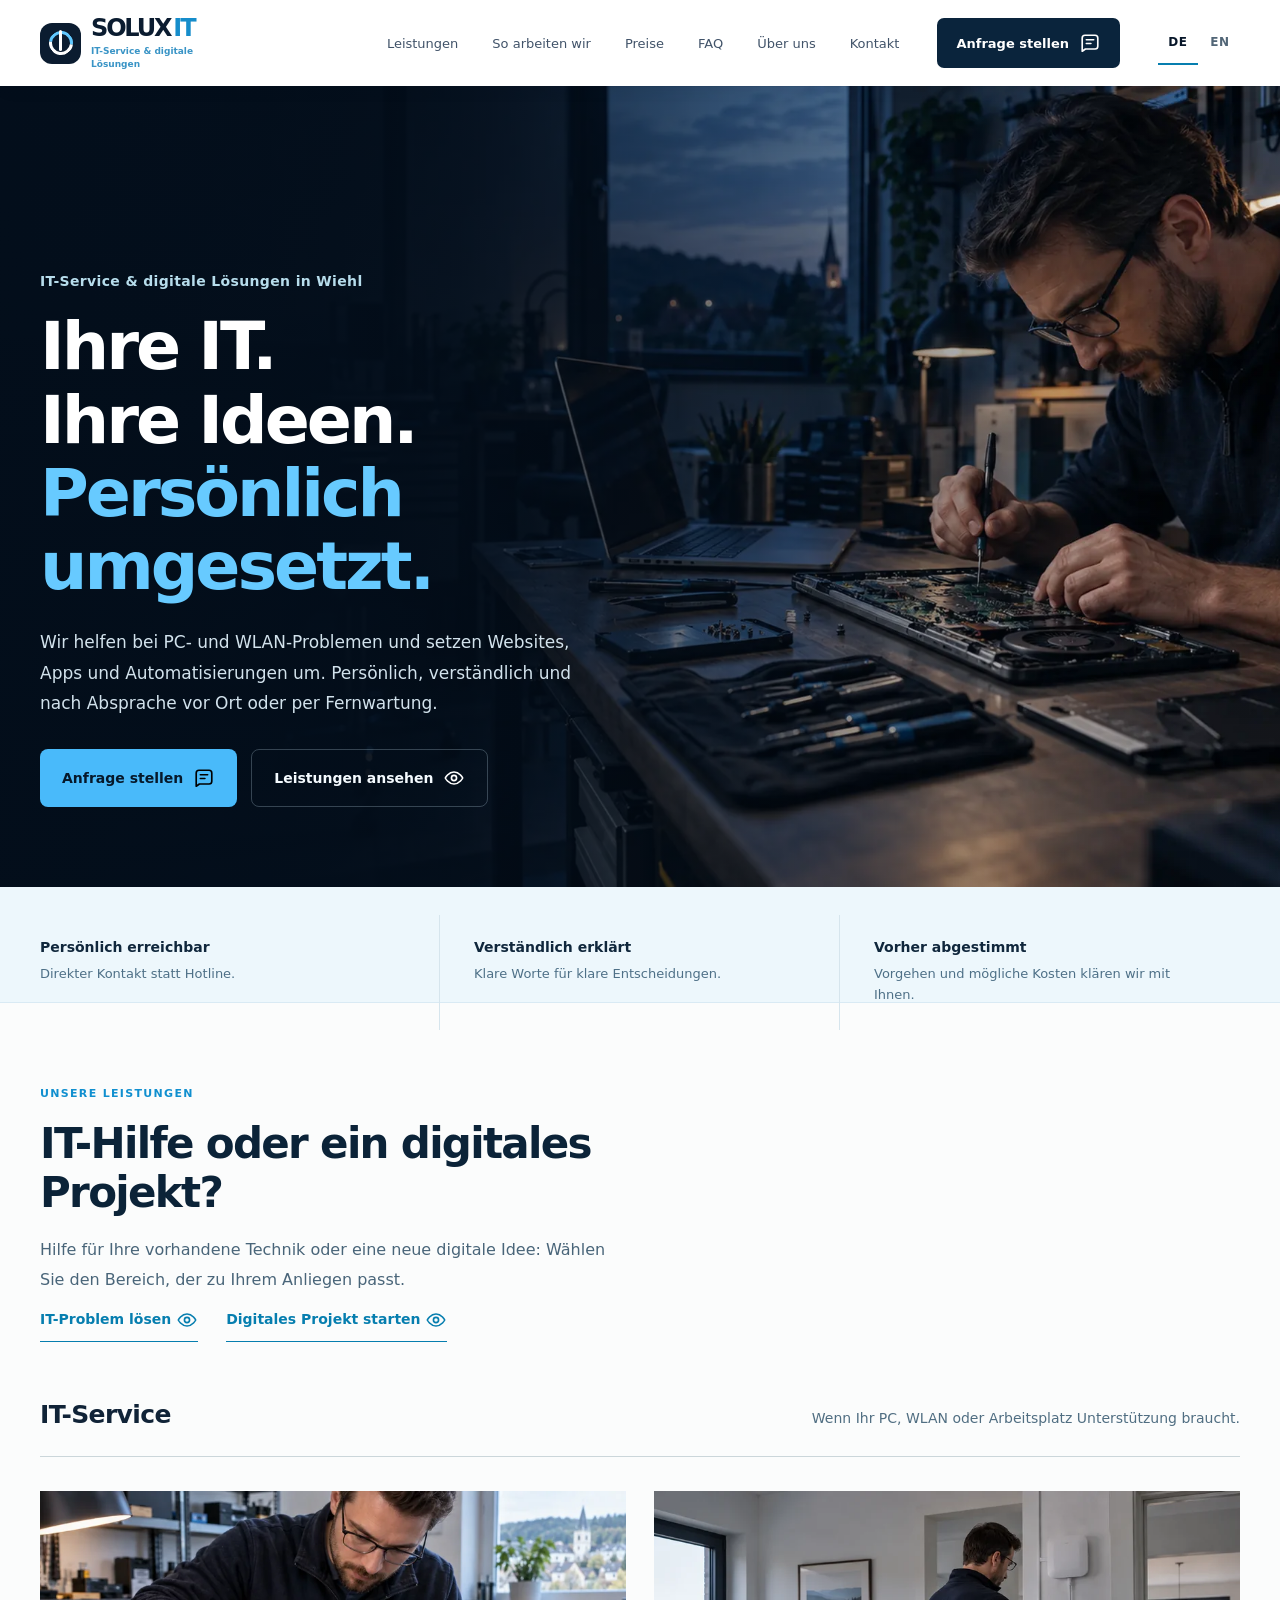
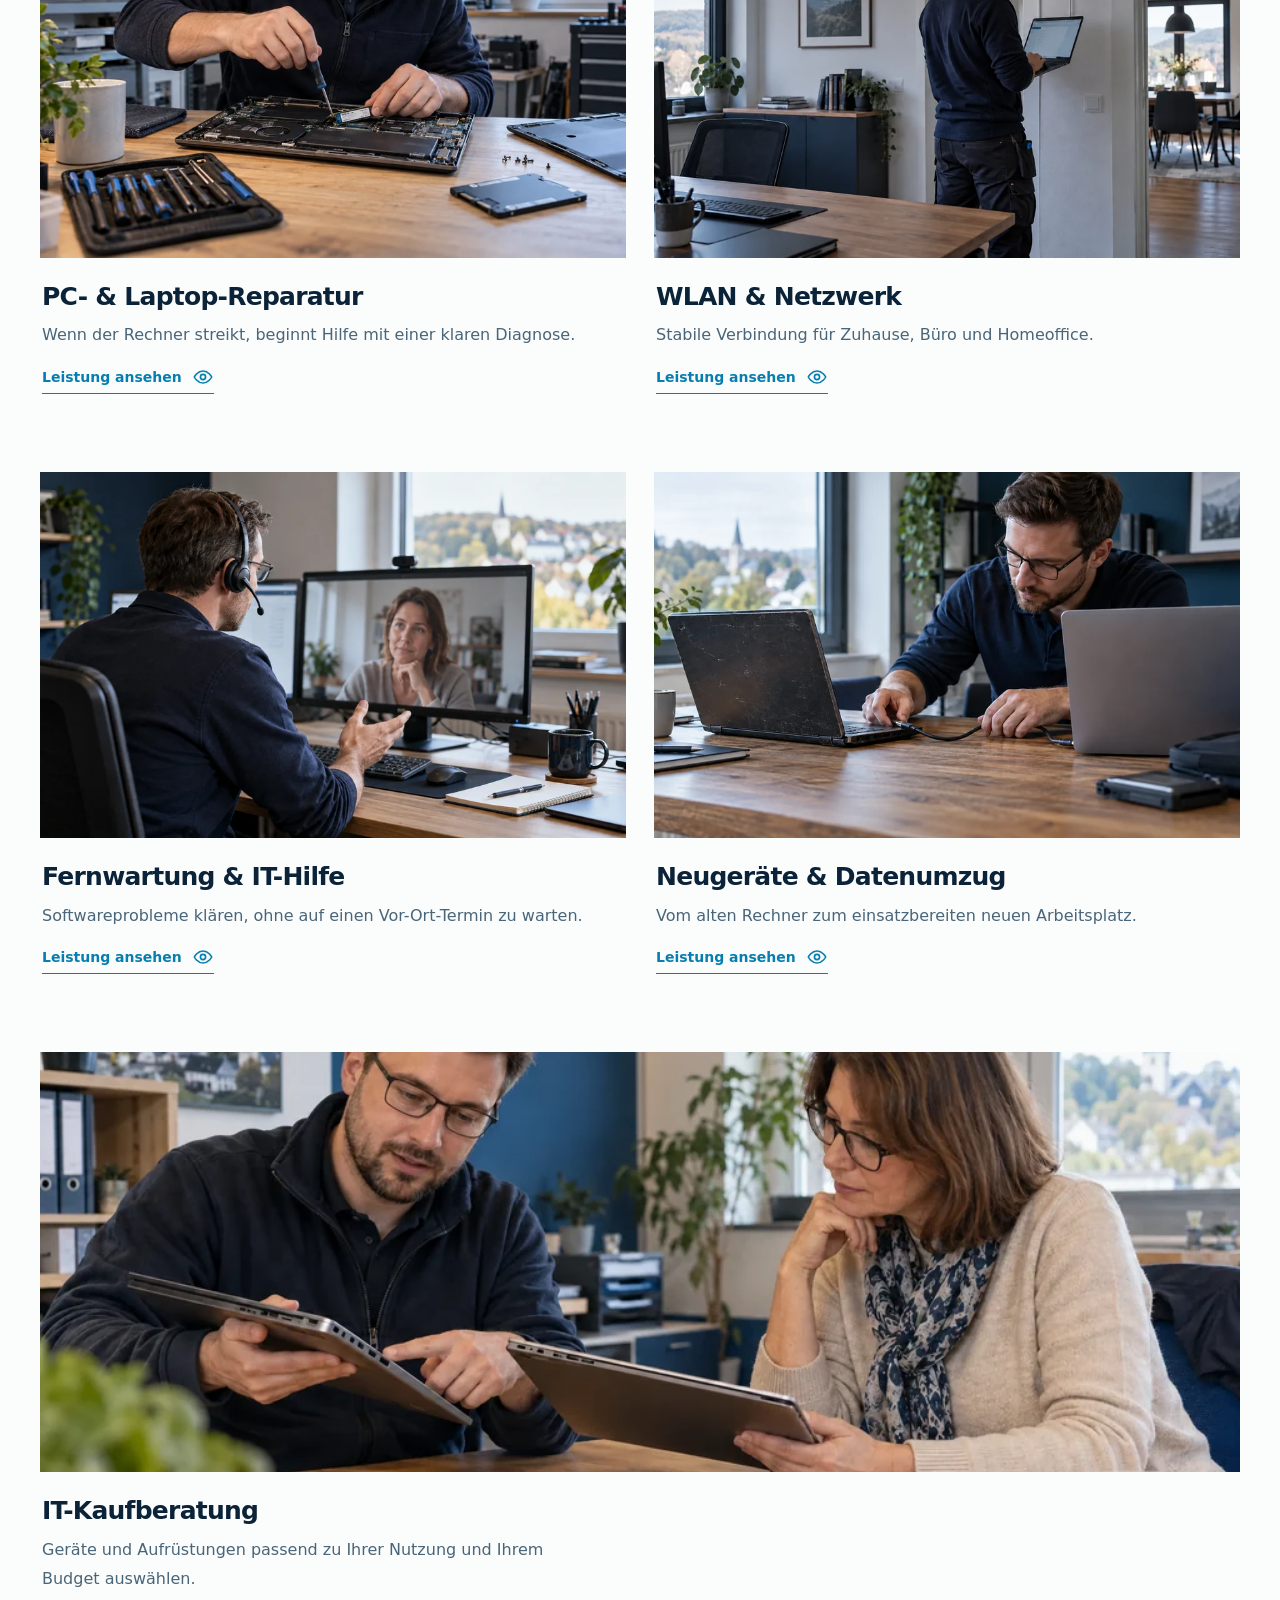
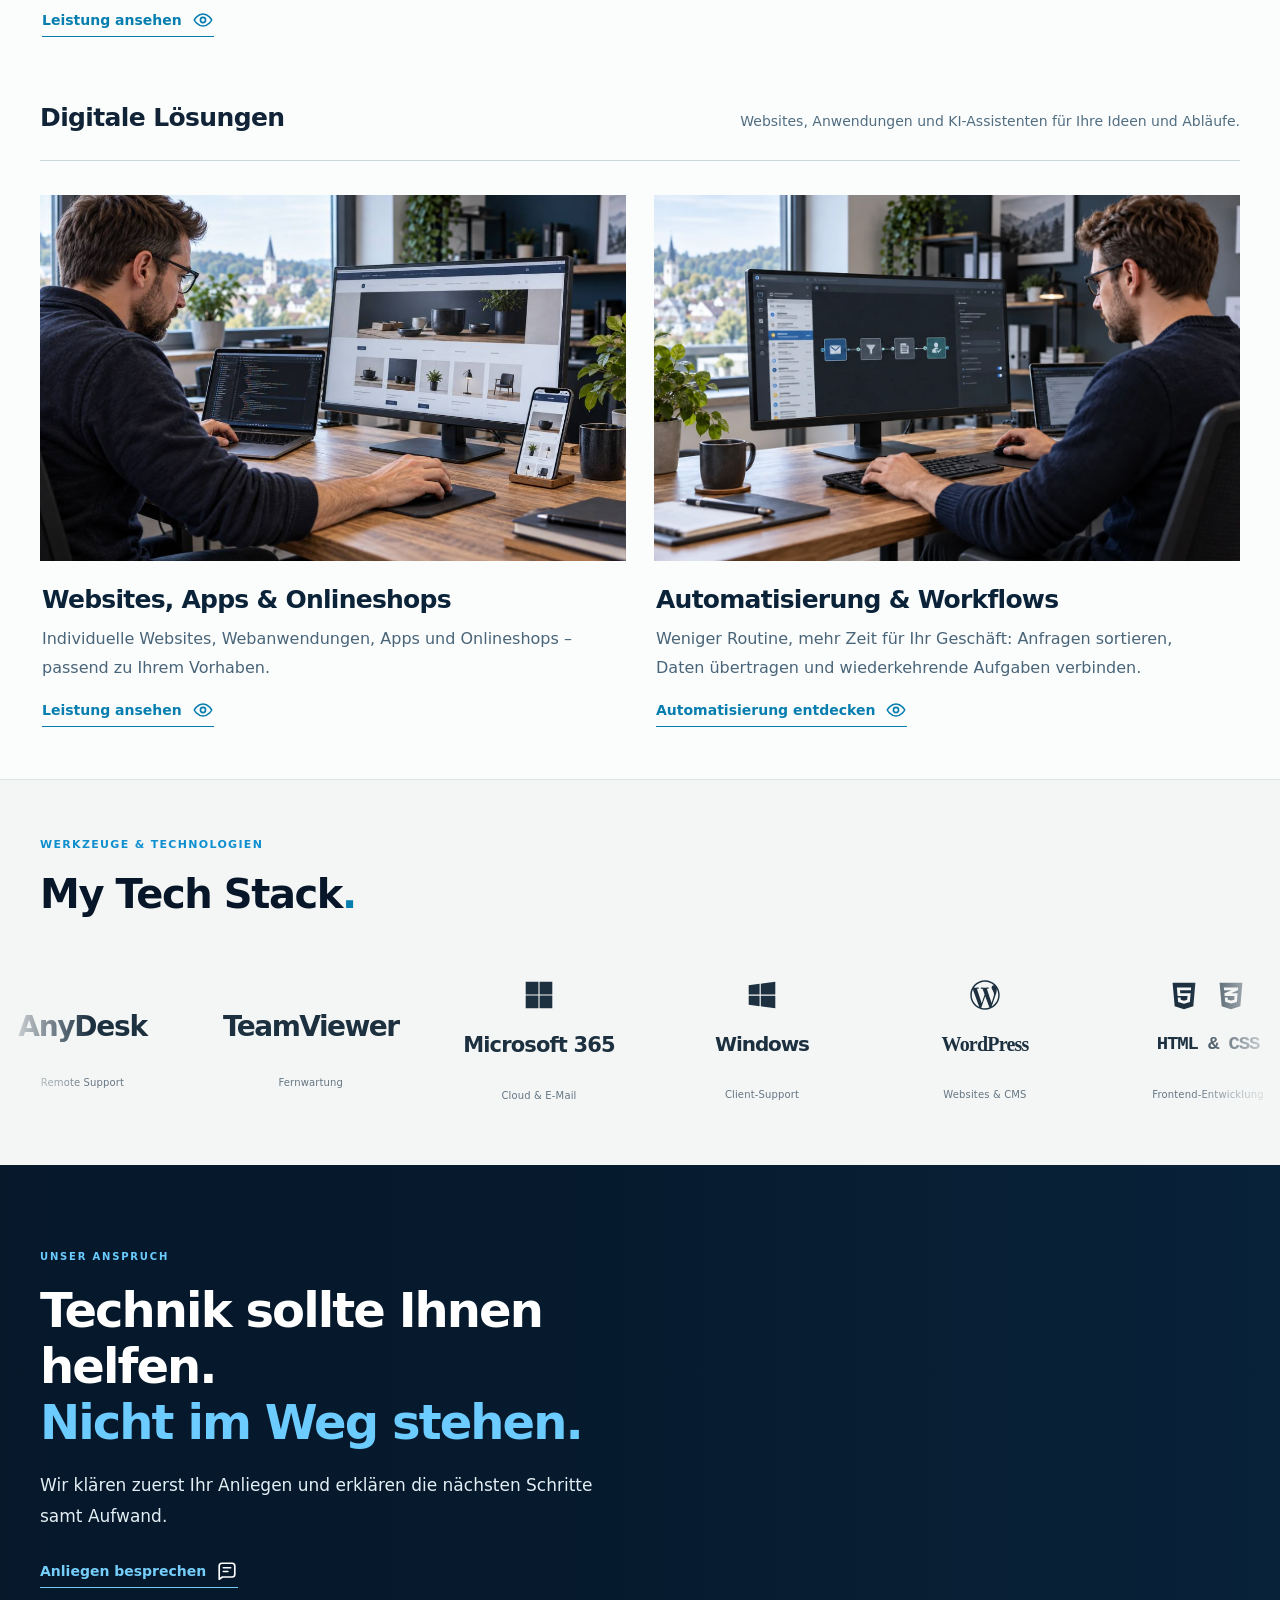
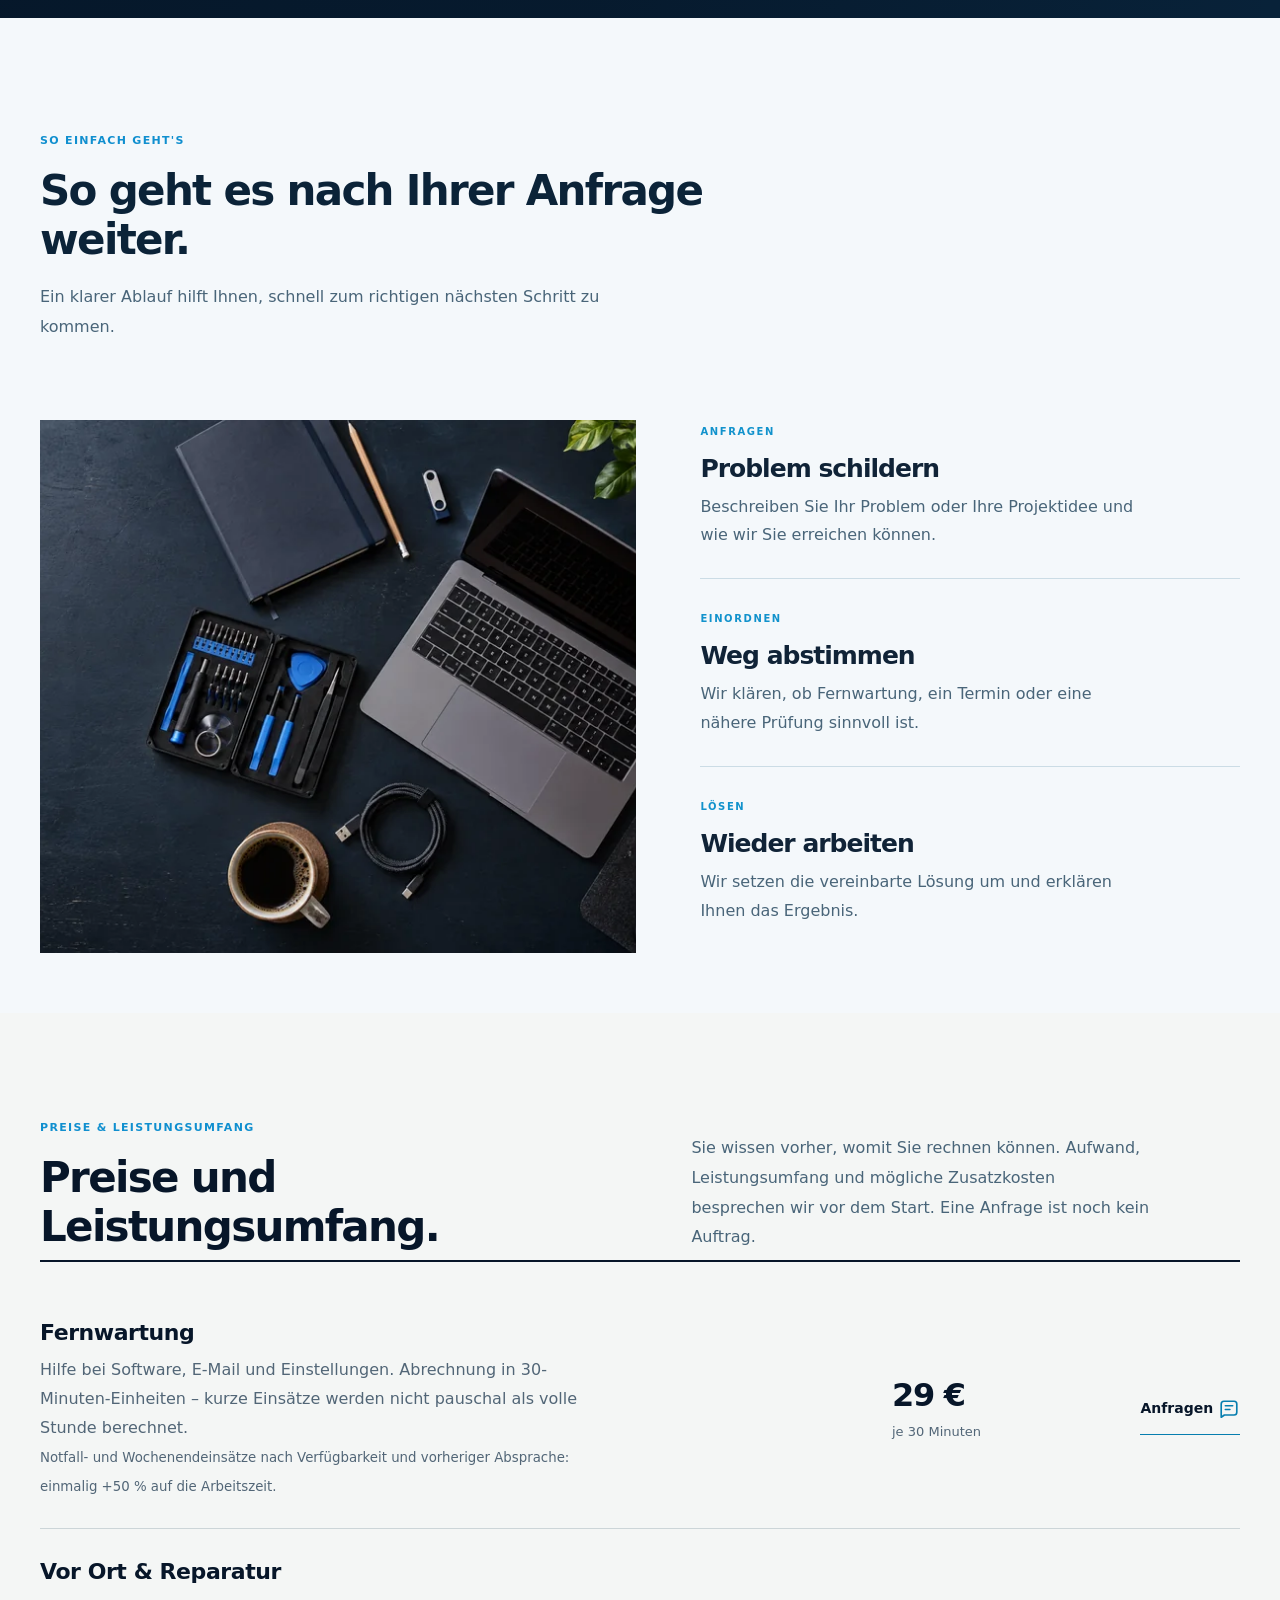
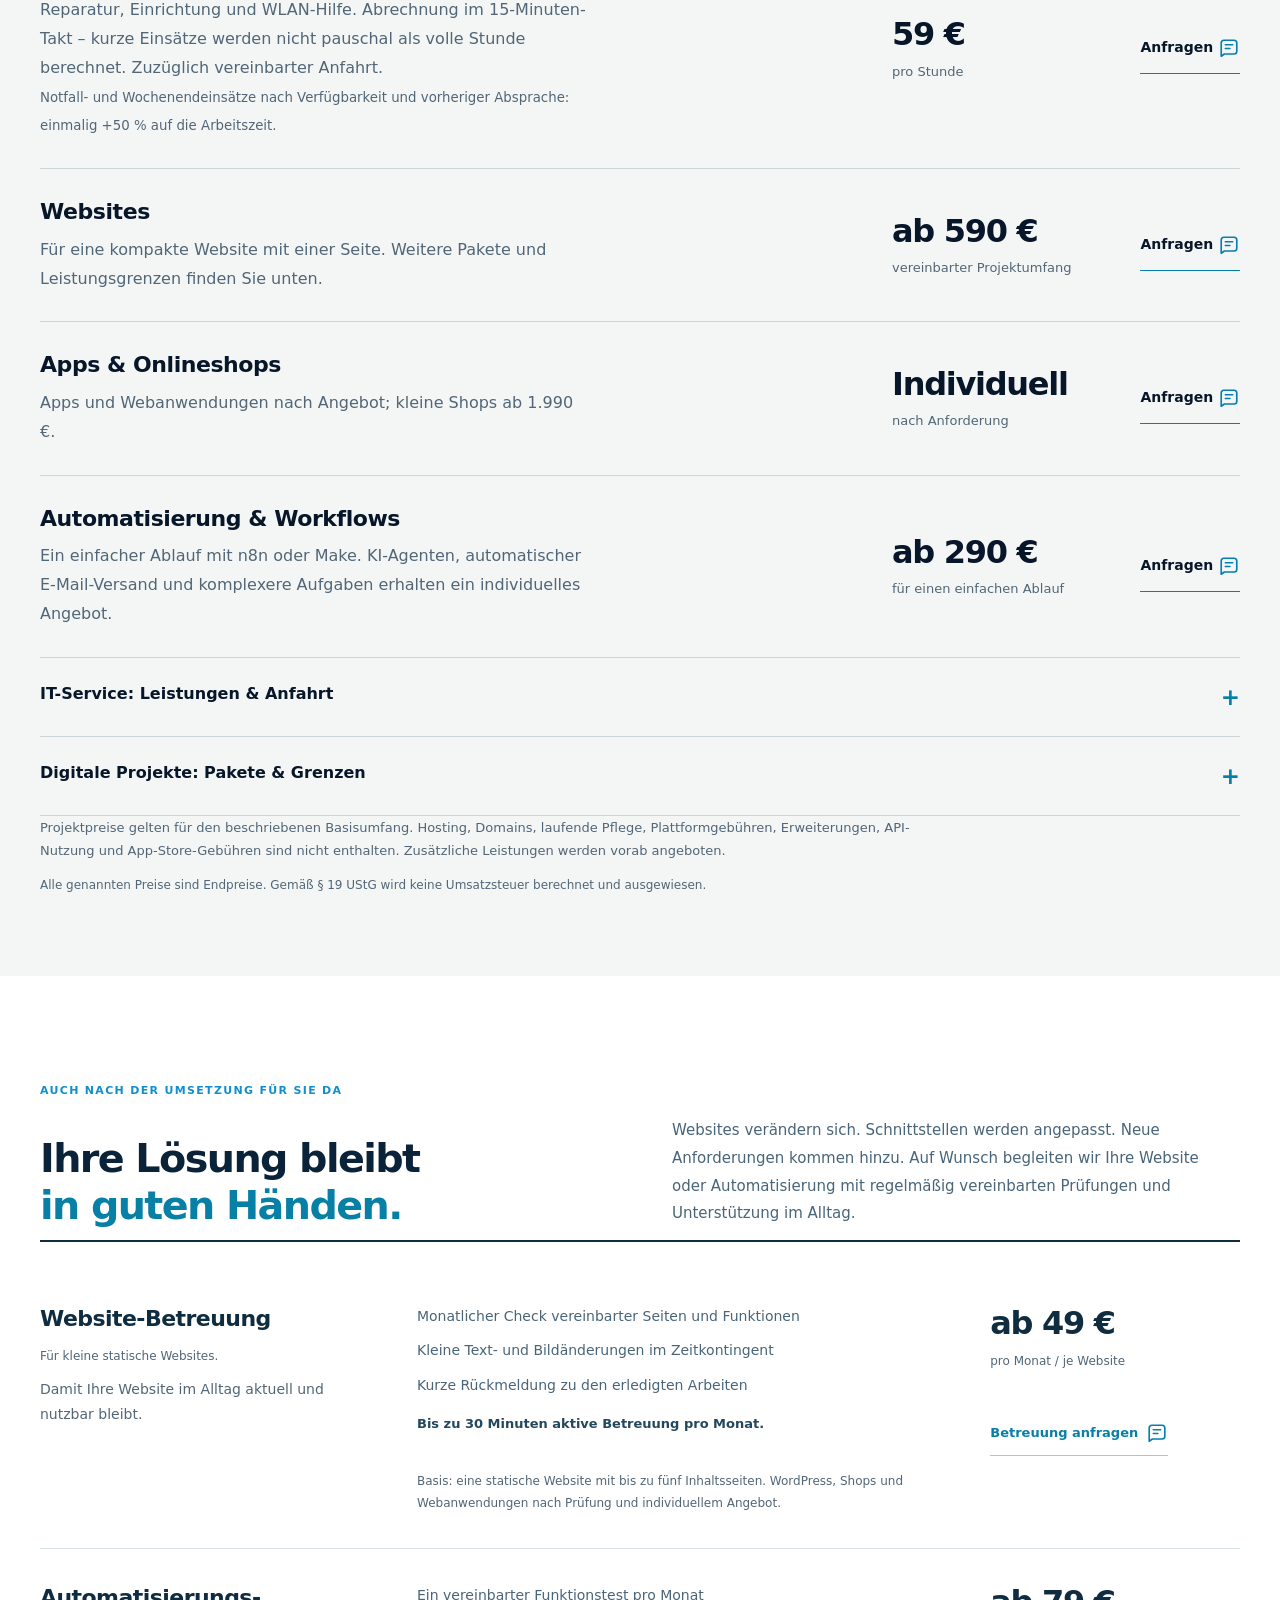
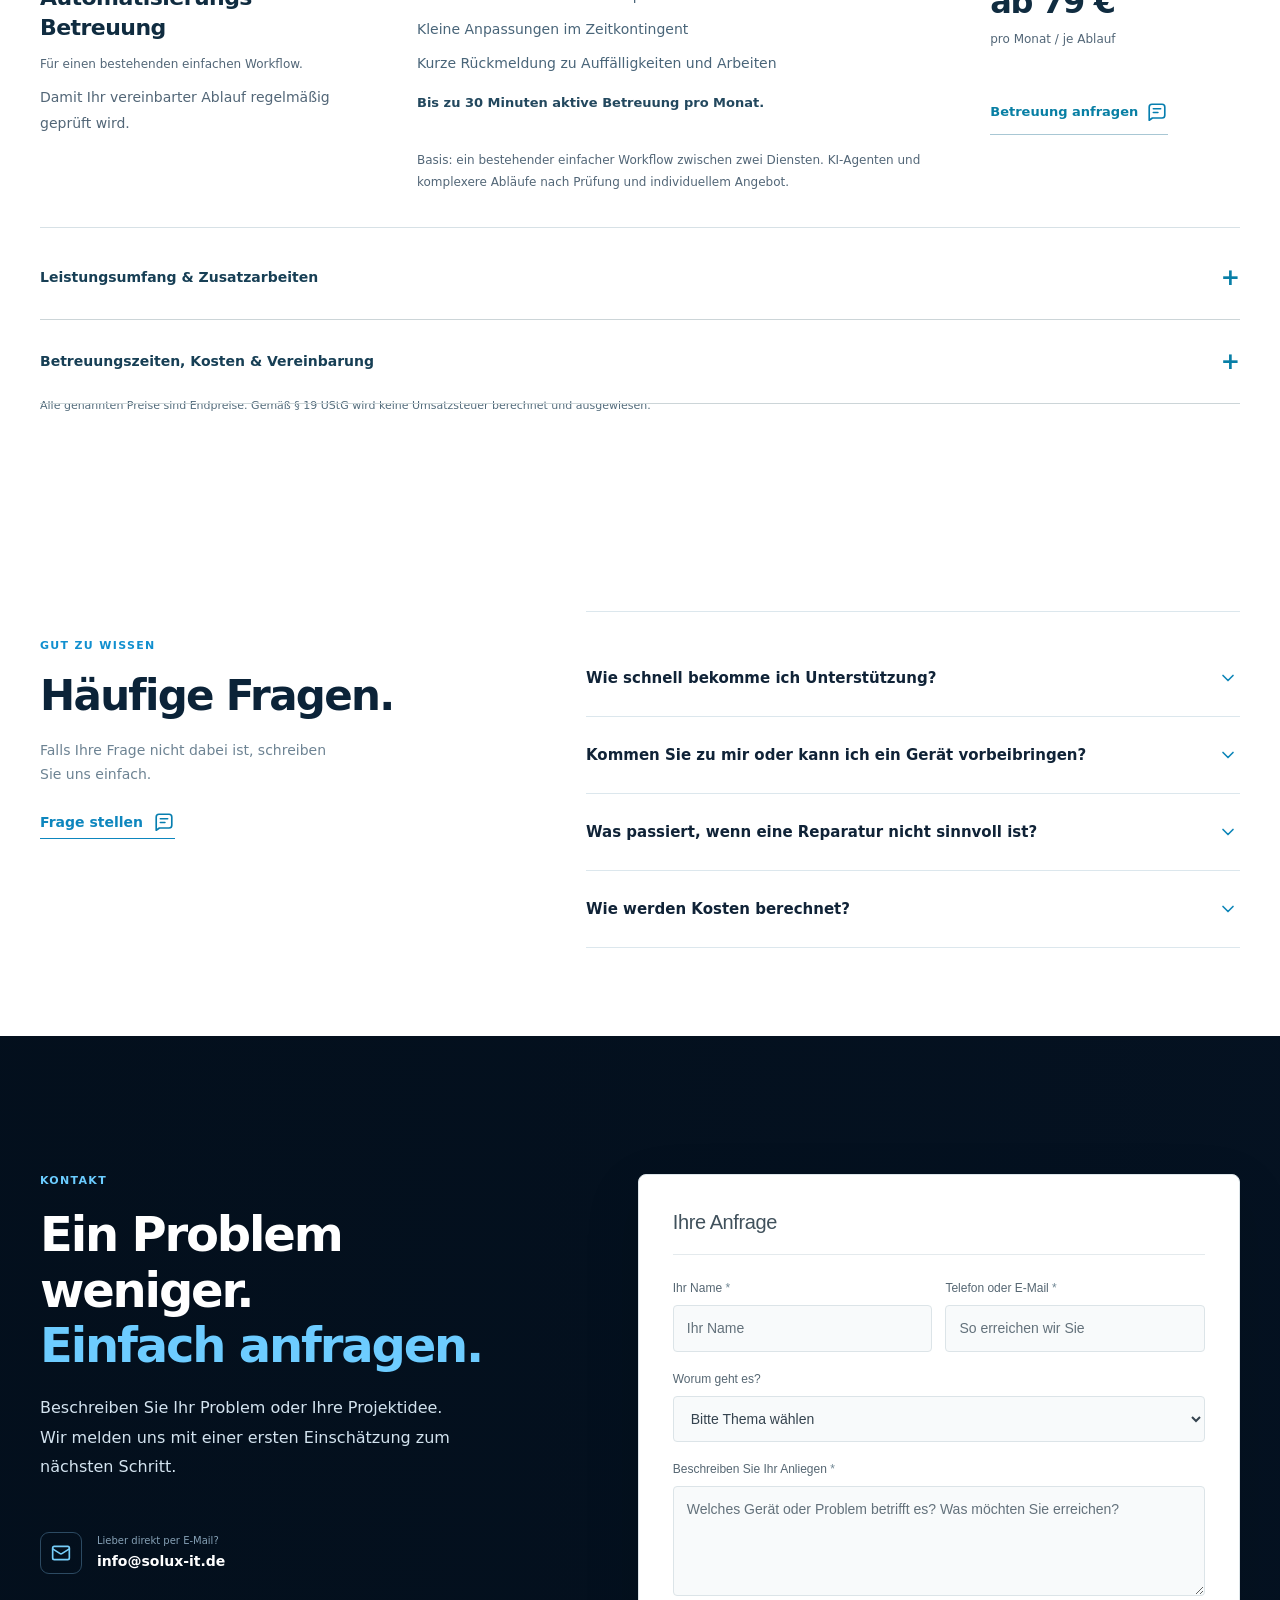
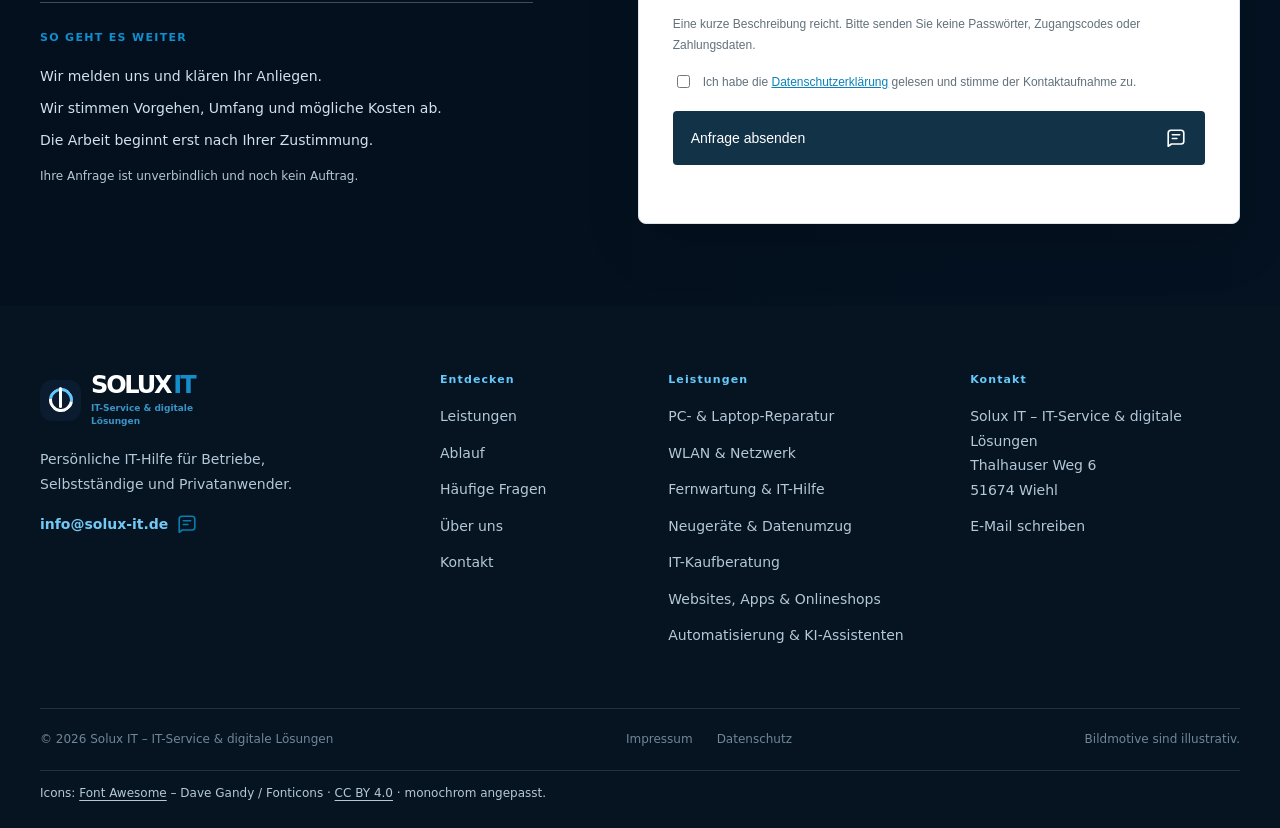
==== commit df4de6d2: "Add files via upload" ====
--- a/index.html
+++ b/index.html
@@ -38,7 +38,7 @@
 
     <link href="style.css?v=20261020-betreuung-design" rel="stylesheet" />
   
-<script src="language.js?v=20261020-notfall" defer></script>
+<script src="language.js?v=20261020-zuschlag-hinweis" defer></script>
 
     <meta property="og:image" content="https://solux-it.de/solux-linkvorschau-20261016.jpg">
     <meta property="og:image:secure_url" content="https://solux-it.de/solux-linkvorschau-20261016.jpg">
@@ -445,7 +445,7 @@
             </div>
           </div>
         </section>
-        <section class="price-section price-editorial" id="preise" aria-labelledby="price-heading"><div class="container"><div class="price-intro"><div><span class="eyebrow">PREISE &amp; LEISTUNGSUMFANG</span><h2 id="price-heading">Preise und Leistungsumfang.</h2></div><p>Sie wissen vorher, womit Sie rechnen können. Aufwand, Leistungsumfang und mögliche Zusatzkosten besprechen wir vor dem Start. Eine Anfrage ist noch kein Auftrag.</p></div><div class="rate-ledger"><div class="rate-row"><div><h3>Fernwartung</h3><p>Hilfe bei Software, E-Mail und Einstellungen. Abrechnung in 30-Minuten-Einheiten – kurze Einsätze werden nicht pauschal als volle Stunde berechnet.</p></div><div class="rate-amount"><strong>29 €</strong><span>je 30 Minuten</span></div><a class="rate-request" href="#kontakt" data-enquiry="Fernwartung">Anfragen <img class="button-image-icon" src="icon-anfrage.svg" width="22" height="22" alt="" aria-hidden="true" decoding="async"></a></div><div class="rate-row"><div><h3>Vor Ort &amp; Reparatur</h3><p>Reparatur, Einrichtung und WLAN-Hilfe. Abrechnung im 15-Minuten-Takt – kurze Einsätze werden nicht pauschal als volle Stunde berechnet. Zuzüglich vereinbarter Anfahrt.</p></div><div class="rate-amount"><strong>59 €</strong><span>pro Stunde</span></div><a class="rate-request" href="#kontakt" data-enquiry="PC/Laptop Reparatur">Anfragen <img class="button-image-icon" src="icon-anfrage.svg" width="22" height="22" alt="" aria-hidden="true" decoding="async"></a></div><div class="rate-row rate-emergency"><div><h3>Notfall- &amp; Wochenendeinsätze</h3><p>Kurzfristige Notfallhilfe sowie Einsätze am Samstag oder Sonntag nach Verfügbarkeit. Einsatz und Zuschlag werden vor Beginn ausdrücklich vereinbart. Kein durchgehend besetzter Notdienst.</p></div><div class="rate-amount"><strong>+50 %</strong><span>auf zeitabhängige IT-Servicepreise</span></div><a class="rate-request" href="#kontakt" data-enquiry="Notfall- / Wochenendeinsatz">Anfragen <img class="button-image-icon" src="icon-anfrage.svg" width="22" height="22" alt="" aria-hidden="true" decoding="async"></a></div><div class="rate-row"><div><h3>Websites</h3><p>Für eine kompakte Website mit einer Seite. Weitere Pakete und Leistungsgrenzen finden Sie unten.</p></div><div class="rate-amount"><strong>ab 590 €</strong><span>vereinbarter Projektumfang</span></div><a class="rate-request" href="#kontakt" data-enquiry="Websites, Webanwendungen, Apps &amp; Onlineshops">Anfragen <img class="button-image-icon" src="icon-anfrage.svg" width="22" height="22" alt="" aria-hidden="true" decoding="async"></a></div><div class="rate-row"><div><h3>Apps &amp; Onlineshops</h3><p>Apps und Webanwendungen nach Angebot; kleine Shops ab 1.990 €.</p></div><div class="rate-amount"><strong>Individuell</strong><span>nach Anforderung</span></div><a class="rate-request" href="#kontakt" data-enquiry="Websites, Webanwendungen, Apps &amp; Onlineshops">Anfragen <img class="button-image-icon" src="icon-anfrage.svg" width="22" height="22" alt="" aria-hidden="true" decoding="async"></a></div><div class="rate-row"><div><h3>Automatisierung &amp; Workflows</h3><p>Ein einfacher Ablauf mit n8n oder Make. KI-Agenten, automatischer E-Mail-Versand und komplexere Aufgaben erhalten ein individuelles Angebot.</p></div><div class="rate-amount"><strong>ab 290 €</strong><span>für einen einfachen Ablauf</span></div><a class="rate-request" href="#kontakt" data-enquiry="Automatisierung">Anfragen <img class="button-image-icon" src="icon-anfrage.svg" width="22" height="22" alt="" aria-hidden="true" decoding="async"></a></div></div><details class="rate-details"><summary>IT-Service: Leistungen &amp; Anfahrt<span aria-hidden="true">+</span></summary><div class="rate-detail-list"><div><h3>Werkstattdiagnose · 29 €</h3><p>Erste Fehlerprüfung nach Absprache. Bei beauftragter Reparatur wird die Diagnosepauschale angerechnet. Sie fällt auch an, wenn eine Reparatur nicht möglich oder nicht wirtschaftlich ist; weitergehende Prüfungen stimmen wir vorher ab.</p></div><div><h3>WLAN &amp; Router · 59 € / Stunde</h3><p>Einrichtung und Fehlersuche im 15-Minuten-Takt. Router, Repeater und weitere Hardware sind nicht enthalten.</p></div><div><h3>Neugeräte einrichten · ab 89 €</h3><p>Basiseinrichtung eines funktionsfähigen PCs oder Laptops: vorhandenes Betriebssystem einrichten, Updates und bis zu drei Standardprogramme installieren. Datenumzug, Neuinstallation, Lizenzen und zusätzliche Geräte werden separat angeboten.</p></div><div><h3>Datenumzug · nach Prüfung</h3><p>Der Preis richtet sich nach Datenmenge, Zustand der Geräte und gewünschtem Umfang. Sie erhalten vor dem Start eine Einschätzung. Keine Datenrettung oder Datensicherung als eigenständige Leistung.</p></div><div><h3>IT-Kaufberatung · 29 € / 30 Minuten</h3><p>Beratung zu passenden Geräten und sinnvollen Aufrüstungen. Abrechnung in 30-Minuten-Einheiten.</p></div><div><h3>Anfahrt · Wiehl 10 €</h3><p>Pauschale pro vereinbartem Vor-Ort-Termin innerhalb von Wiehl. Außerhalb von Wiehl stimmen wir die Anfahrt abhängig von der Entfernung vorher ab. Ersatzteile, Softwarelizenzen und zusätzliche Arbeiten werden gesondert vereinbart.</p></div><div class="rate-emergency-detail"><h3>Notfall &amp; Wochenende · Zuschlag einmalig 50 %</h3><p>Für ausdrücklich vereinbarte kurzfristige Notfalleinsätze oder Termine am Samstag bzw. Sonntag gilt ein Zuschlag von 50 % auf den regulären zeitabhängigen IT-Servicepreis. Treffen beide Gründe zu, wird der Zuschlag nur einmal berechnet. Beispiel: Vor-Ort-Arbeit 88,50 € pro Stunde statt 59 €; Fernwartung 43,50 € je 30 Minuten statt 29 €. Der vereinbarte Abrechnungstakt bleibt erhalten.</p><p>Der Zuschlag bezieht sich ausschließlich auf zeitabhängige IT-Arbeit. Anfahrt, Material, Lizenzen, Projektpauschalen und monatliche Betreuungspakete sind davon ausgenommen. Verfügbarkeit und voraussichtliche Kosten bestätigen wir vor Ihrem Auftrag. Eine Formularanfrage ist noch keine Terminbestätigung.</p></div></div></details><details class="rate-details"><summary>Digitale Projekte: Pakete &amp; Grenzen<span aria-hidden="true">+</span></summary><div class="rate-detail-list"><div><h3>Onepager · ab 590 €</h3><p>Eine responsive Seite mit bis zu fünf Inhaltsabschnitten, einem Gestaltungsentwurf und zwei gebündelten Korrekturrunden. Sie liefern fertige Texte, Bilder und rechtliche Inhalte. Keine individuellen Schnittstellen oder Anwendungsfunktionen.</p></div><div><h3>Unternehmenswebsite · ab 990 €</h3><p>Bis zu fünf Seiten auf einer gemeinsamen Gestaltung, responsive Umsetzung, ein Entwurf und zwei gebündelte Korrekturrunden. Inhalte werden von Ihnen bereitgestellt; zusätzliche Seiten und Funktionen werden separat vereinbart.</p></div><div><h3>Kleiner Onlineshop · ab 1.990 €</h3><p>Einrichtung auf einer bestehenden Shop-Plattform mit Standard-Design, bis zu fünf gelieferten Produkten und jeweils einer unterstützten Zahlungs- und Versandoption. Zwei gebündelte Korrekturrunden. Keine individuelle Warenwirtschaft oder Sonderentwicklung.</p></div><div><h3>n8n &amp; Make · ab 290 €</h3><p>Ein einfacher Workflow zwischen zwei bestehenden Diensten: ein Auslöser, bis zu drei Verarbeitungsschritte und ein gemeinsam geprüfter Testfall. Zugänge werden von Ihnen bereitgestellt; komplexe Logik und individuelle Schnittstellen nach Angebot.</p></div><div><h3>Apps &amp; Webanwendungen · individuelles Angebot</h3><p>Zuerst klären wir Funktionen, Nutzer, Plattformen und Datenverarbeitung. Danach erhalten Sie ein Angebot mit definiertem Umfang und Meilensteinen.</p></div></div></details><p>Projektpreise gelten für den beschriebenen Basisumfang. Hosting, Domains, laufende Pflege, Plattformgebühren, Erweiterungen, API-Nutzung und App-Store-Gebühren sind nicht enthalten. Zusätzliche Leistungen werden vorab angeboten.</p><p class="rate-tax">Alle genannten Preise sind Endpreise. Gemäß § 19 UStG wird keine Umsatzsteuer berechnet und ausgewiesen.</p></div></section>
+        <section class="price-section price-editorial" id="preise" aria-labelledby="price-heading"><div class="container"><div class="price-intro"><div><span class="eyebrow">PREISE &amp; LEISTUNGSUMFANG</span><h2 id="price-heading">Preise und Leistungsumfang.</h2></div><p>Sie wissen vorher, womit Sie rechnen können. Aufwand, Leistungsumfang und mögliche Zusatzkosten besprechen wir vor dem Start. Eine Anfrage ist noch kein Auftrag.</p></div><div class="rate-ledger"><div class="rate-row"><div><h3>Fernwartung</h3><p>Hilfe bei Software, E-Mail und Einstellungen. Abrechnung in 30-Minuten-Einheiten – kurze Einsätze werden nicht pauschal als volle Stunde berechnet.</p><p class="rate-surcharge-note"><small>Notfall- und Wochenendeinsätze nach Verfügbarkeit und vorheriger Absprache: einmalig +50 % auf die Arbeitszeit.</small></p></div><div class="rate-amount"><strong>29 €</strong><span>je 30 Minuten</span></div><a class="rate-request" href="#kontakt" data-enquiry="Fernwartung">Anfragen <img class="button-image-icon" src="icon-anfrage.svg" width="22" height="22" alt="" aria-hidden="true" decoding="async"></a></div><div class="rate-row"><div><h3>Vor Ort &amp; Reparatur</h3><p>Reparatur, Einrichtung und WLAN-Hilfe. Abrechnung im 15-Minuten-Takt – kurze Einsätze werden nicht pauschal als volle Stunde berechnet. Zuzüglich vereinbarter Anfahrt.</p><p class="rate-surcharge-note"><small>Notfall- und Wochenendeinsätze nach Verfügbarkeit und vorheriger Absprache: einmalig +50 % auf die Arbeitszeit.</small></p></div><div class="rate-amount"><strong>59 €</strong><span>pro Stunde</span></div><a class="rate-request" href="#kontakt" data-enquiry="PC/Laptop Reparatur">Anfragen <img class="button-image-icon" src="icon-anfrage.svg" width="22" height="22" alt="" aria-hidden="true" decoding="async"></a></div><div class="rate-row"><div><h3>Websites</h3><p>Für eine kompakte Website mit einer Seite. Weitere Pakete und Leistungsgrenzen finden Sie unten.</p></div><div class="rate-amount"><strong>ab 590 €</strong><span>vereinbarter Projektumfang</span></div><a class="rate-request" href="#kontakt" data-enquiry="Websites, Webanwendungen, Apps &amp; Onlineshops">Anfragen <img class="button-image-icon" src="icon-anfrage.svg" width="22" height="22" alt="" aria-hidden="true" decoding="async"></a></div><div class="rate-row"><div><h3>Apps &amp; Onlineshops</h3><p>Apps und Webanwendungen nach Angebot; kleine Shops ab 1.990 €.</p></div><div class="rate-amount"><strong>Individuell</strong><span>nach Anforderung</span></div><a class="rate-request" href="#kontakt" data-enquiry="Websites, Webanwendungen, Apps &amp; Onlineshops">Anfragen <img class="button-image-icon" src="icon-anfrage.svg" width="22" height="22" alt="" aria-hidden="true" decoding="async"></a></div><div class="rate-row"><div><h3>Automatisierung &amp; Workflows</h3><p>Ein einfacher Ablauf mit n8n oder Make. KI-Agenten, automatischer E-Mail-Versand und komplexere Aufgaben erhalten ein individuelles Angebot.</p></div><div class="rate-amount"><strong>ab 290 €</strong><span>für einen einfachen Ablauf</span></div><a class="rate-request" href="#kontakt" data-enquiry="Automatisierung">Anfragen <img class="button-image-icon" src="icon-anfrage.svg" width="22" height="22" alt="" aria-hidden="true" decoding="async"></a></div></div><details class="rate-details"><summary>IT-Service: Leistungen &amp; Anfahrt<span aria-hidden="true">+</span></summary><div class="rate-detail-list"><div><h3>Werkstattdiagnose · 29 €</h3><p>Erste Fehlerprüfung nach Absprache. Bei beauftragter Reparatur wird die Diagnosepauschale angerechnet. Sie fällt auch an, wenn eine Reparatur nicht möglich oder nicht wirtschaftlich ist; weitergehende Prüfungen stimmen wir vorher ab.</p></div><div><h3>WLAN &amp; Router · 59 € / Stunde</h3><p>Einrichtung und Fehlersuche im 15-Minuten-Takt. Router, Repeater und weitere Hardware sind nicht enthalten.</p></div><div><h3>Neugeräte einrichten · ab 89 €</h3><p>Basiseinrichtung eines funktionsfähigen PCs oder Laptops: vorhandenes Betriebssystem einrichten, Updates und bis zu drei Standardprogramme installieren. Datenumzug, Neuinstallation, Lizenzen und zusätzliche Geräte werden separat angeboten.</p></div><div><h3>Datenumzug · nach Prüfung</h3><p>Der Preis richtet sich nach Datenmenge, Zustand der Geräte und gewünschtem Umfang. Sie erhalten vor dem Start eine Einschätzung. Keine Datenrettung oder Datensicherung als eigenständige Leistung.</p></div><div><h3>IT-Kaufberatung · 29 € / 30 Minuten</h3><p>Beratung zu passenden Geräten und sinnvollen Aufrüstungen. Abrechnung in 30-Minuten-Einheiten.</p></div><div><h3>Anfahrt · Wiehl 10 €</h3><p>Pauschale pro vereinbartem Vor-Ort-Termin innerhalb von Wiehl. Außerhalb von Wiehl stimmen wir die Anfahrt abhängig von der Entfernung vorher ab. Ersatzteile, Softwarelizenzen und zusätzliche Arbeiten werden gesondert vereinbart.</p></div></div></details><details class="rate-details"><summary>Digitale Projekte: Pakete &amp; Grenzen<span aria-hidden="true">+</span></summary><div class="rate-detail-list"><div><h3>Onepager · ab 590 €</h3><p>Eine responsive Seite mit bis zu fünf Inhaltsabschnitten, einem Gestaltungsentwurf und zwei gebündelten Korrekturrunden. Sie liefern fertige Texte, Bilder und rechtliche Inhalte. Keine individuellen Schnittstellen oder Anwendungsfunktionen.</p></div><div><h3>Unternehmenswebsite · ab 990 €</h3><p>Bis zu fünf Seiten auf einer gemeinsamen Gestaltung, responsive Umsetzung, ein Entwurf und zwei gebündelte Korrekturrunden. Inhalte werden von Ihnen bereitgestellt; zusätzliche Seiten und Funktionen werden separat vereinbart.</p></div><div><h3>Kleiner Onlineshop · ab 1.990 €</h3><p>Einrichtung auf einer bestehenden Shop-Plattform mit Standard-Design, bis zu fünf gelieferten Produkten und jeweils einer unterstützten Zahlungs- und Versandoption. Zwei gebündelte Korrekturrunden. Keine individuelle Warenwirtschaft oder Sonderentwicklung.</p></div><div><h3>n8n &amp; Make · ab 290 €</h3><p>Ein einfacher Workflow zwischen zwei bestehenden Diensten: ein Auslöser, bis zu drei Verarbeitungsschritte und ein gemeinsam geprüfter Testfall. Zugänge werden von Ihnen bereitgestellt; komplexe Logik und individuelle Schnittstellen nach Angebot.</p></div><div><h3>Apps &amp; Webanwendungen · individuelles Angebot</h3><p>Zuerst klären wir Funktionen, Nutzer, Plattformen und Datenverarbeitung. Danach erhalten Sie ein Angebot mit definiertem Umfang und Meilensteinen.</p></div></div></details><p>Projektpreise gelten für den beschriebenen Basisumfang. Hosting, Domains, laufende Pflege, Plattformgebühren, Erweiterungen, API-Nutzung und App-Store-Gebühren sind nicht enthalten. Zusätzliche Leistungen werden vorab angeboten.</p><p class="rate-tax">Alle genannten Preise sind Endpreise. Gemäß § 19 UStG wird keine Umsatzsteuer berechnet und ausgewiesen.</p></div></section>
 <section id="betreuung" class="care-section section-pad" aria-labelledby="care-heading"><div class="container">
 <div class="care-heading section-heading"><span class="eyebrow">AUCH NACH DER UMSETZUNG FÜR SIE DA</span><h2 id="care-heading">Ihre Lösung bleibt<br><span>in guten Händen.</span></h2><p>Websites verändern sich. Schnittstellen werden angepasst. Neue Anforderungen kommen hinzu. Auf Wunsch begleiten wir Ihre Website oder Automatisierung mit regelmäßig vereinbarten Prüfungen und Unterstützung im Alltag.</p></div><div class="care-grid"><article class="care-card"><div class="care-card-intro"><svg class="care-icon" viewBox="0 0 32 32" width="32" height="32" fill="none" stroke="currentColor" stroke-width="1.6" stroke-linecap="round" stroke-linejoin="round" aria-hidden="true" focusable="false"><rect x="3" y="4" width="26" height="24" rx="3"/><path d="M3 11h26M8 7.5h.01M12 7.5h.01M8 17h16M8 22h10"/></svg><h3>Website-Betreuung</h3><p class="care-target">Für kleine statische Websites.</p><p>Damit Ihre Website im Alltag aktuell und nutzbar bleibt.</p></div><div class="care-price"><strong>ab 49 €</strong><span>pro Monat / je Website</span></div><ul class="care-list"><li>Monatlicher Check vereinbarter Seiten und Funktionen</li><li>Kleine Text- und Bildänderungen im Zeitkontingent</li><li>Kurze Rückmeldung zu den erledigten Arbeiten</li></ul><p class="care-allowance">Bis zu 30 Minuten aktive Betreuung pro Monat.</p><p class="care-scope">Basis: eine statische Website mit bis zu fünf Inhaltsseiten. WordPress, Shops und Webanwendungen nach Prüfung und individuellem Angebot.</p><a class="button button-dark care-request" href="#kontakt" data-enquiry="Website-Betreuung">Betreuung anfragen <img class="button-image-icon" src="icon-anfrage.svg" width="22" height="22" alt="" aria-hidden="true" decoding="async"></a></article><article class="care-card"><div class="care-card-intro"><svg class="care-icon" viewBox="0 0 32 32" width="32" height="32" fill="none" stroke="currentColor" stroke-width="1.6" stroke-linecap="round" stroke-linejoin="round" aria-hidden="true" focusable="false"><rect x="2" y="12" width="8" height="8" rx="2"/><rect x="22" y="3" width="8" height="8" rx="2"/><rect x="22" y="21" width="8" height="8" rx="2"/><path d="M10 16h5a3 3 0 0 0 3-3V10a3 3 0 0 1 3-3h1M15 16a3 3 0 0 1 3 3v3a3 3 0 0 0 3 3h1"/></svg><h3>Automatisierungs-Betreuung</h3><p class="care-target">Für einen bestehenden einfachen Workflow.</p><p>Damit Ihr vereinbarter Ablauf regelmäßig geprüft wird.</p></div><div class="care-price"><strong>ab 79 €</strong><span>pro Monat / je Ablauf</span></div><ul class="care-list"><li>Ein vereinbarter Funktionstest pro Monat</li><li>Kleine Anpassungen im Zeitkontingent</li><li>Kurze Rückmeldung zu Auffälligkeiten und Arbeiten</li></ul><p class="care-allowance">Bis zu 30 Minuten aktive Betreuung pro Monat.</p><p class="care-scope">Basis: ein bestehender einfacher Workflow zwischen zwei Diensten. KI-Agenten und komplexere Abläufe nach Prüfung und individuellem Angebot.</p><a class="button button-dark care-request" href="#kontakt" data-enquiry="Automatisierungs-Betreuung">Betreuung anfragen <img class="button-image-icon" src="icon-anfrage.svg" width="22" height="22" alt="" aria-hidden="true" decoding="async"></a></article></div>
 <div class="care-conditions"><details class="rate-details care-details"><summary>Leistungsumfang &amp; Zusatzarbeiten<span aria-hidden="true">+</span></summary><div class="care-detail-content"><div><h3>Was umfasst das Zeitkontingent?</h3><p>Insgesamt bis zu 30 Minuten aktive Arbeit pro Betreuungsmonat: für Prüfung, vereinbarte kleine Änderungen, Abstimmung und die kurze Rückmeldung. Nicht genutzte Zeit wird nicht in den nächsten Monat übertragen.</p></div><div><h3>Was passiert bei größerem Aufwand?</h3><p>Neue Funktionen, zusätzliche Seiten, weitere Integrationen und größere Fehlerbehebungen sind nicht enthalten. Wird mehr Zeit benötigt, besprechen wir Aufwand und Kosten vorab. Zusätzliche Arbeiten beginnen erst nach Ihrer Freigabe.</p></div><div><h3>Können Sie eine bestehende Lösung übernehmen?</h3><p>Vor dem Start prüfen wir, ob Ihre Website oder Ihr Workflow zum Basisumfang passt. Eine notwendige Erstaufnahme, Bereinigung oder Einrichtung wird bei Bedarf separat angeboten. Testschritte und erforderliche Freigaben stimmen wir gemeinsam ab.</p></div></div></details><details class="rate-details care-details"><summary>Betreuungszeiten, Kosten &amp; Vereinbarung<span aria-hidden="true">+</span></summary><div class="care-detail-content"><div><h3>Wann sind Sie erreichbar?</h3><p>Wir betreuen Ihre Lösung zu gemeinsam vereinbarten Zeiten. Die monatliche Prüfung ist kein durchgehendes Monitoring und kein 24/7-Notdienst. Rückmeldezeiten und die Bearbeitung von Anliegen vereinbaren wir vor Beginn.</p></div><div><h3>Welche Kosten kommen hinzu?</h3><p>Hosting, Domains, Plattform-Abos, kostenpflichtige Erweiterungen und KI- oder API-Verbrauch sind nicht enthalten. Diese Kosten und den genauen Betreuungsumfang klären wir vor dem Start. Die Erstellung einer neuen Website oder eines neuen Workflows wird separat angeboten.</p></div><div><h3>Wie beginnt und endet die Betreuung?</h3><p>Ihre Anfrage ist unverbindlich und schließt kein Abo ab. Sie erhalten ein separates Angebot mit Preis, Leistungsumfang, Beginn, Laufzeit und Kündigungsbedingungen. Die Betreuung beginnt erst nach Ihrer ausdrücklichen Beauftragung.</p></div></div></details></div><p class="care-tax">Alle genannten Preise sind Endpreise. Gemäß § 19 UStG wird keine Umsatzsteuer berechnet und ausgewiesen.</p></div></section>
@@ -661,7 +661,7 @@
                 /></label>
               </div>
               <label for="kategorie"
-                >Worum geht es?<select id="kategorie" name="kategorie" required><option value="" disabled selected>Bitte Thema wählen</option><option value="PC/Laptop Reparatur">PC &amp; Laptop</option><option value="WLAN &amp; Netzwerk">WLAN &amp; Netzwerk</option><option value="Fernwartung">Fernwartung</option><option value="Neugeräte &amp; Datenumzug">Neugeräte &amp; Datenumzug</option><option value="IT-Kaufberatung">IT-Kaufberatung</option><option value="Websites, Webanwendungen, Apps &amp; Onlineshops">Websites, Apps &amp; Onlineshops</option><option value="Automatisierung">Automatisierung &amp; KI-Assistenten</option><option value="Website-Betreuung">Website-Betreuung</option><option value="Automatisierungs-Betreuung">Automatisierungs-Betreuung</option><option value="Notfall- / Wochenendeinsatz">Notfall / Wochenende</option><option value="Sonstiges">Anderes Anliegen / noch unsicher</option></select></label
+                >Worum geht es?<select id="kategorie" name="kategorie" required><option value="" disabled selected>Bitte Thema wählen</option><option value="PC/Laptop Reparatur">PC &amp; Laptop</option><option value="WLAN &amp; Netzwerk">WLAN &amp; Netzwerk</option><option value="Fernwartung">Fernwartung</option><option value="Neugeräte &amp; Datenumzug">Neugeräte &amp; Datenumzug</option><option value="IT-Kaufberatung">IT-Kaufberatung</option><option value="Websites, Webanwendungen, Apps &amp; Onlineshops">Websites, Apps &amp; Onlineshops</option><option value="Automatisierung">Automatisierung &amp; KI-Assistenten</option><option value="Website-Betreuung">Website-Betreuung</option><option value="Automatisierungs-Betreuung">Automatisierungs-Betreuung</option><option value="Sonstiges">Anderes Anliegen / noch unsicher</option></select></label
               ><label for="nachricht"
                 >Beschreiben Sie Ihr Anliegen <b>*</b
                 ><textarea
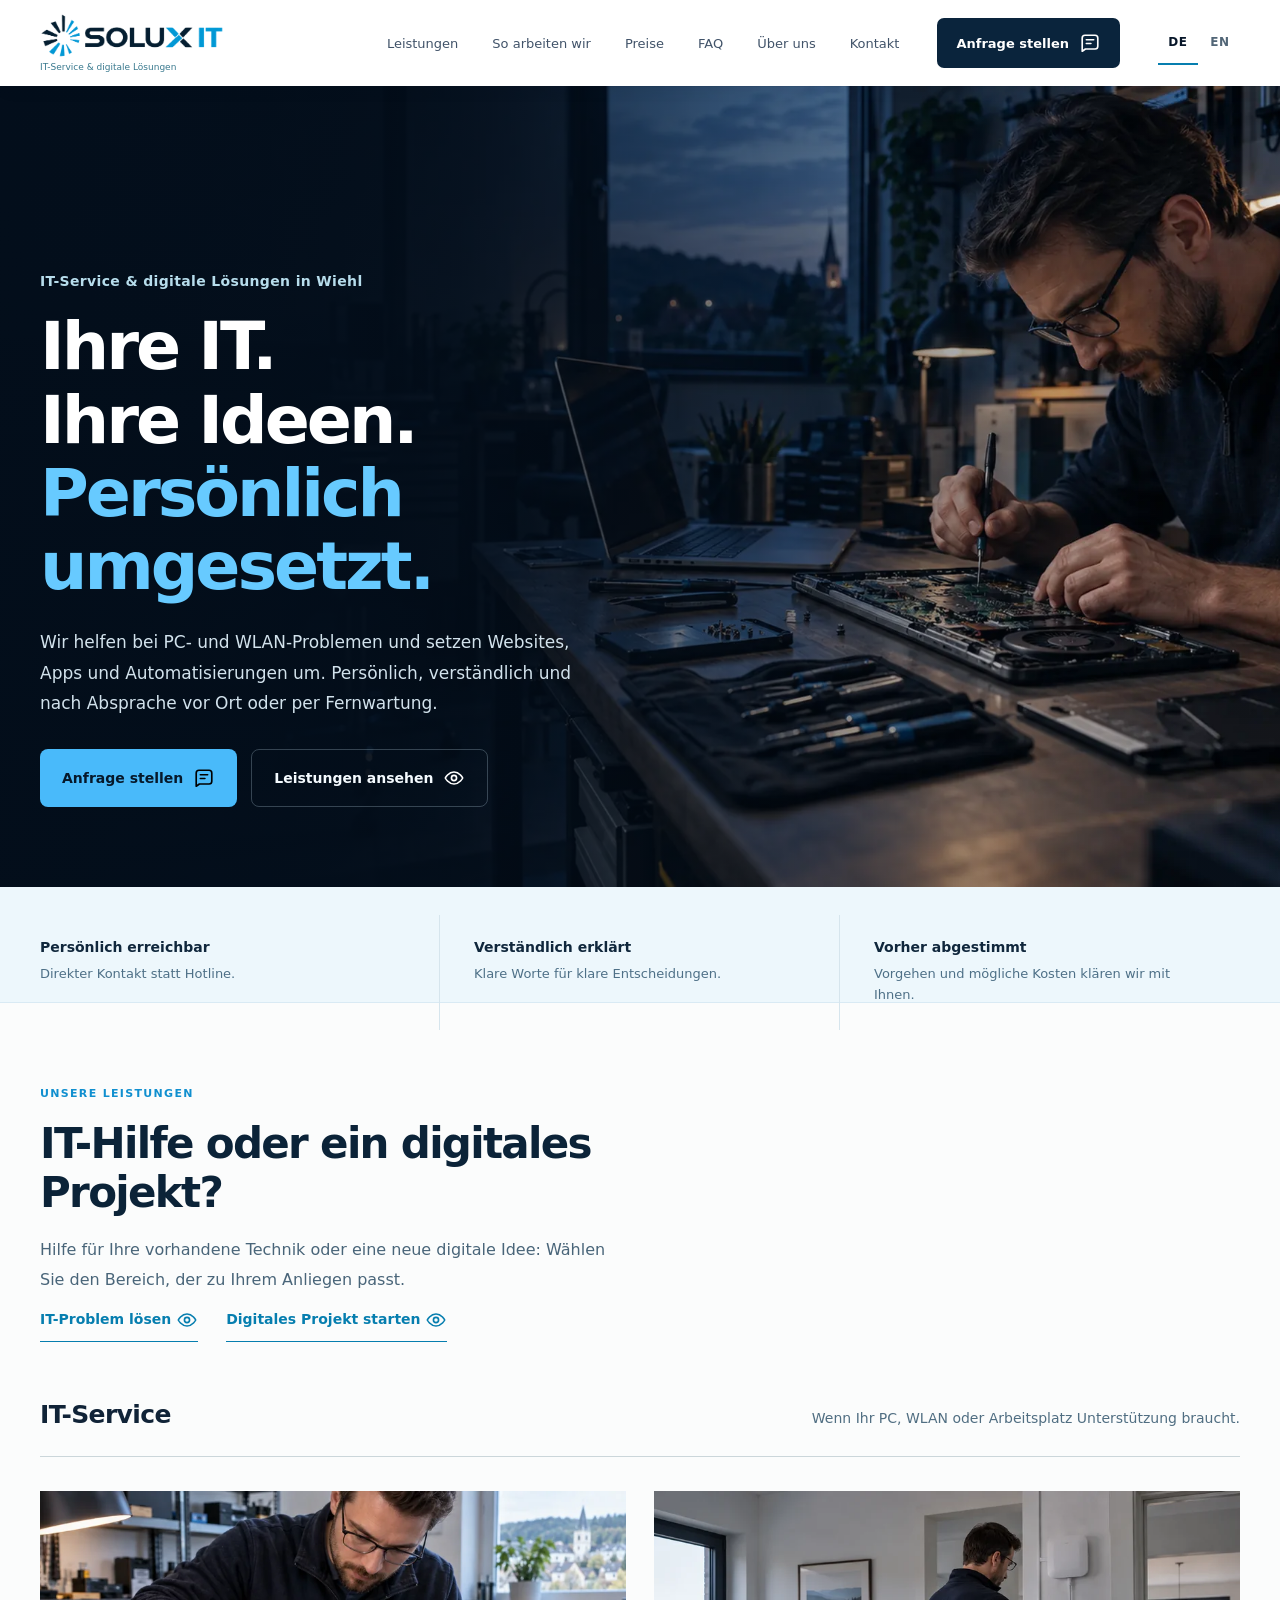
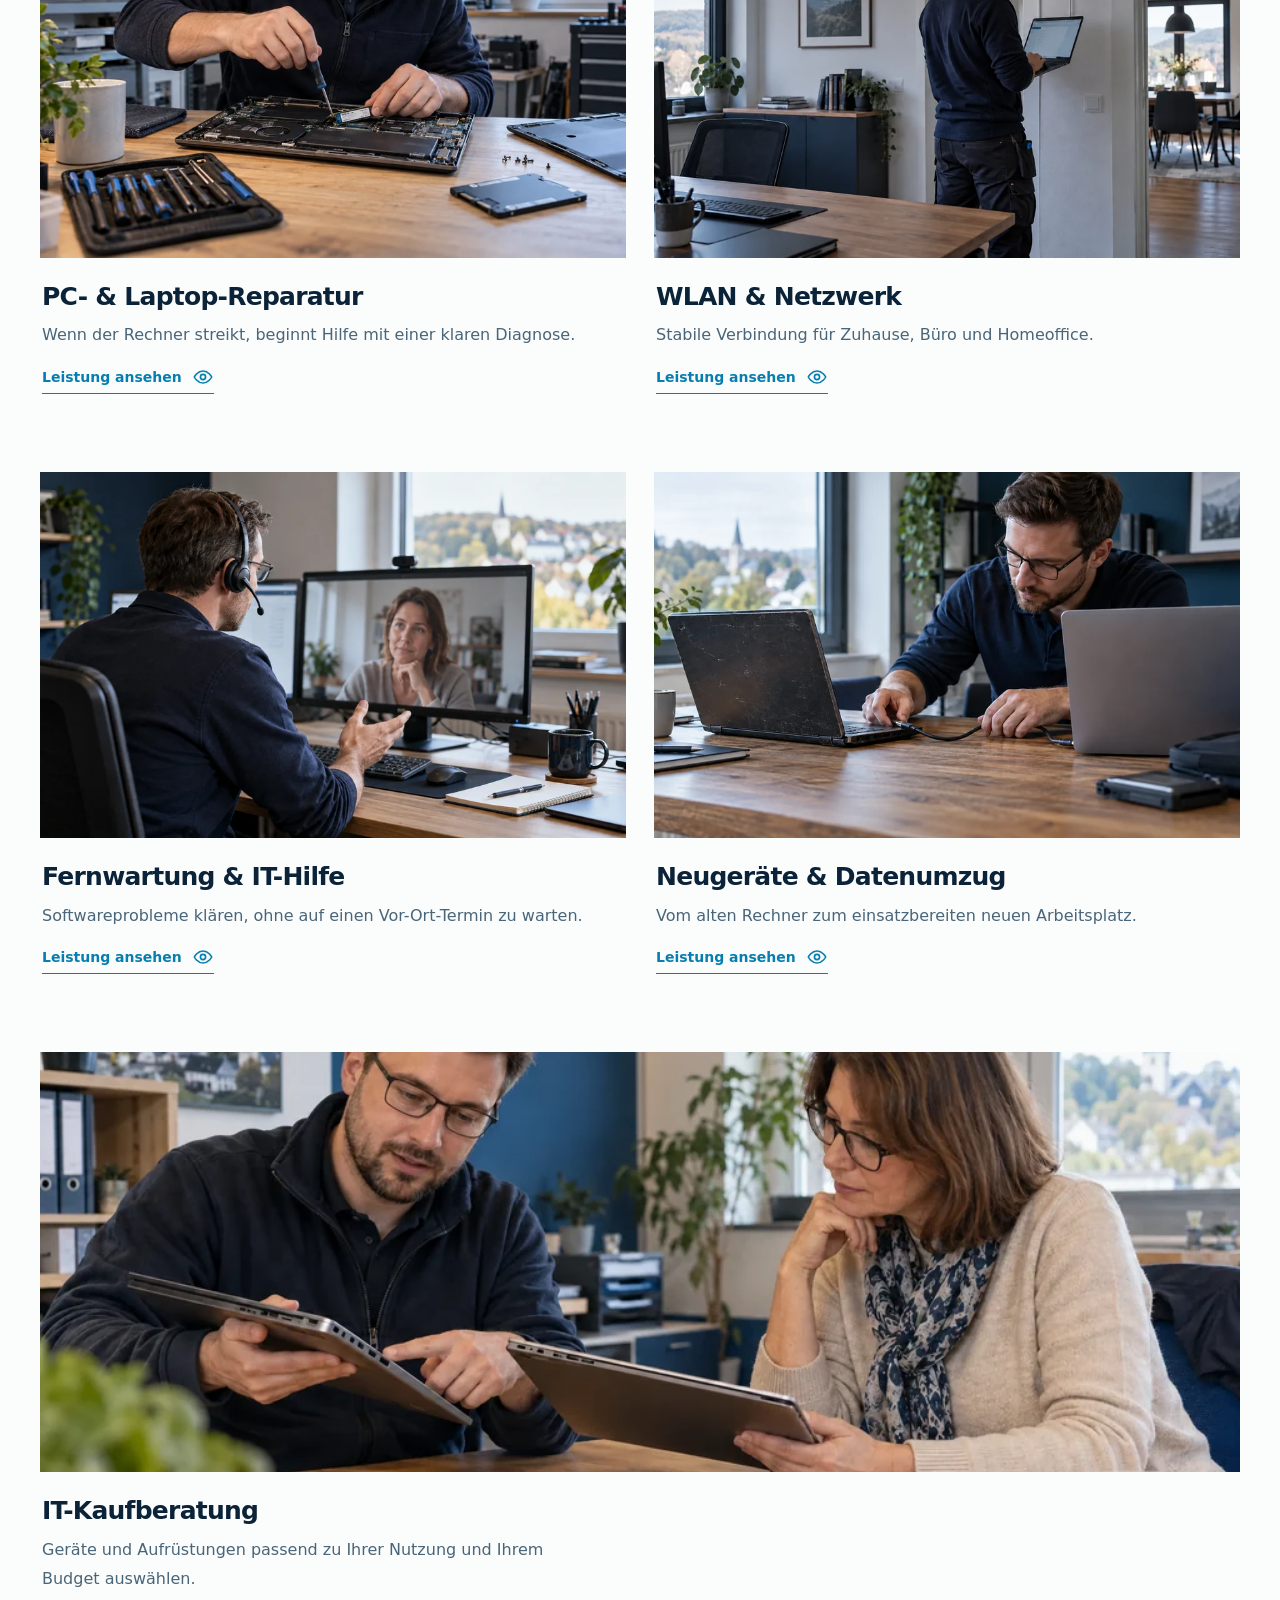
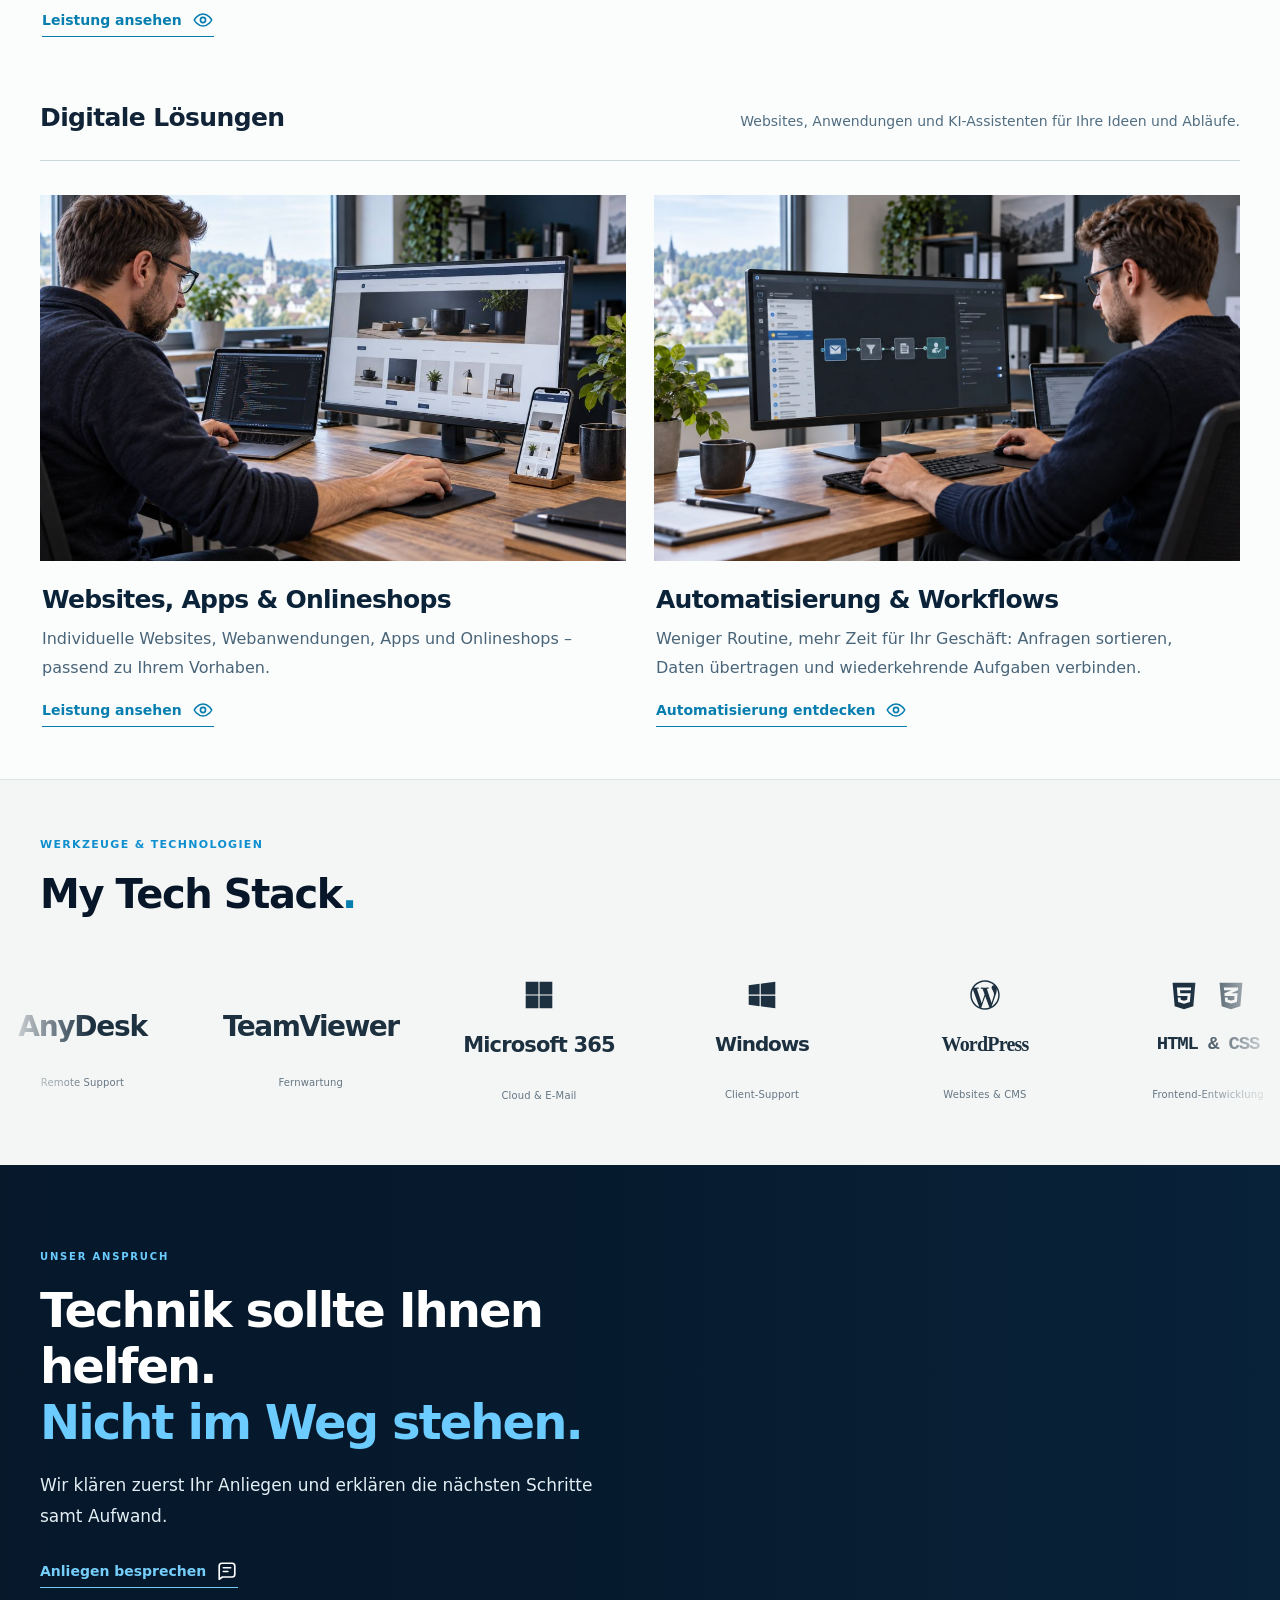
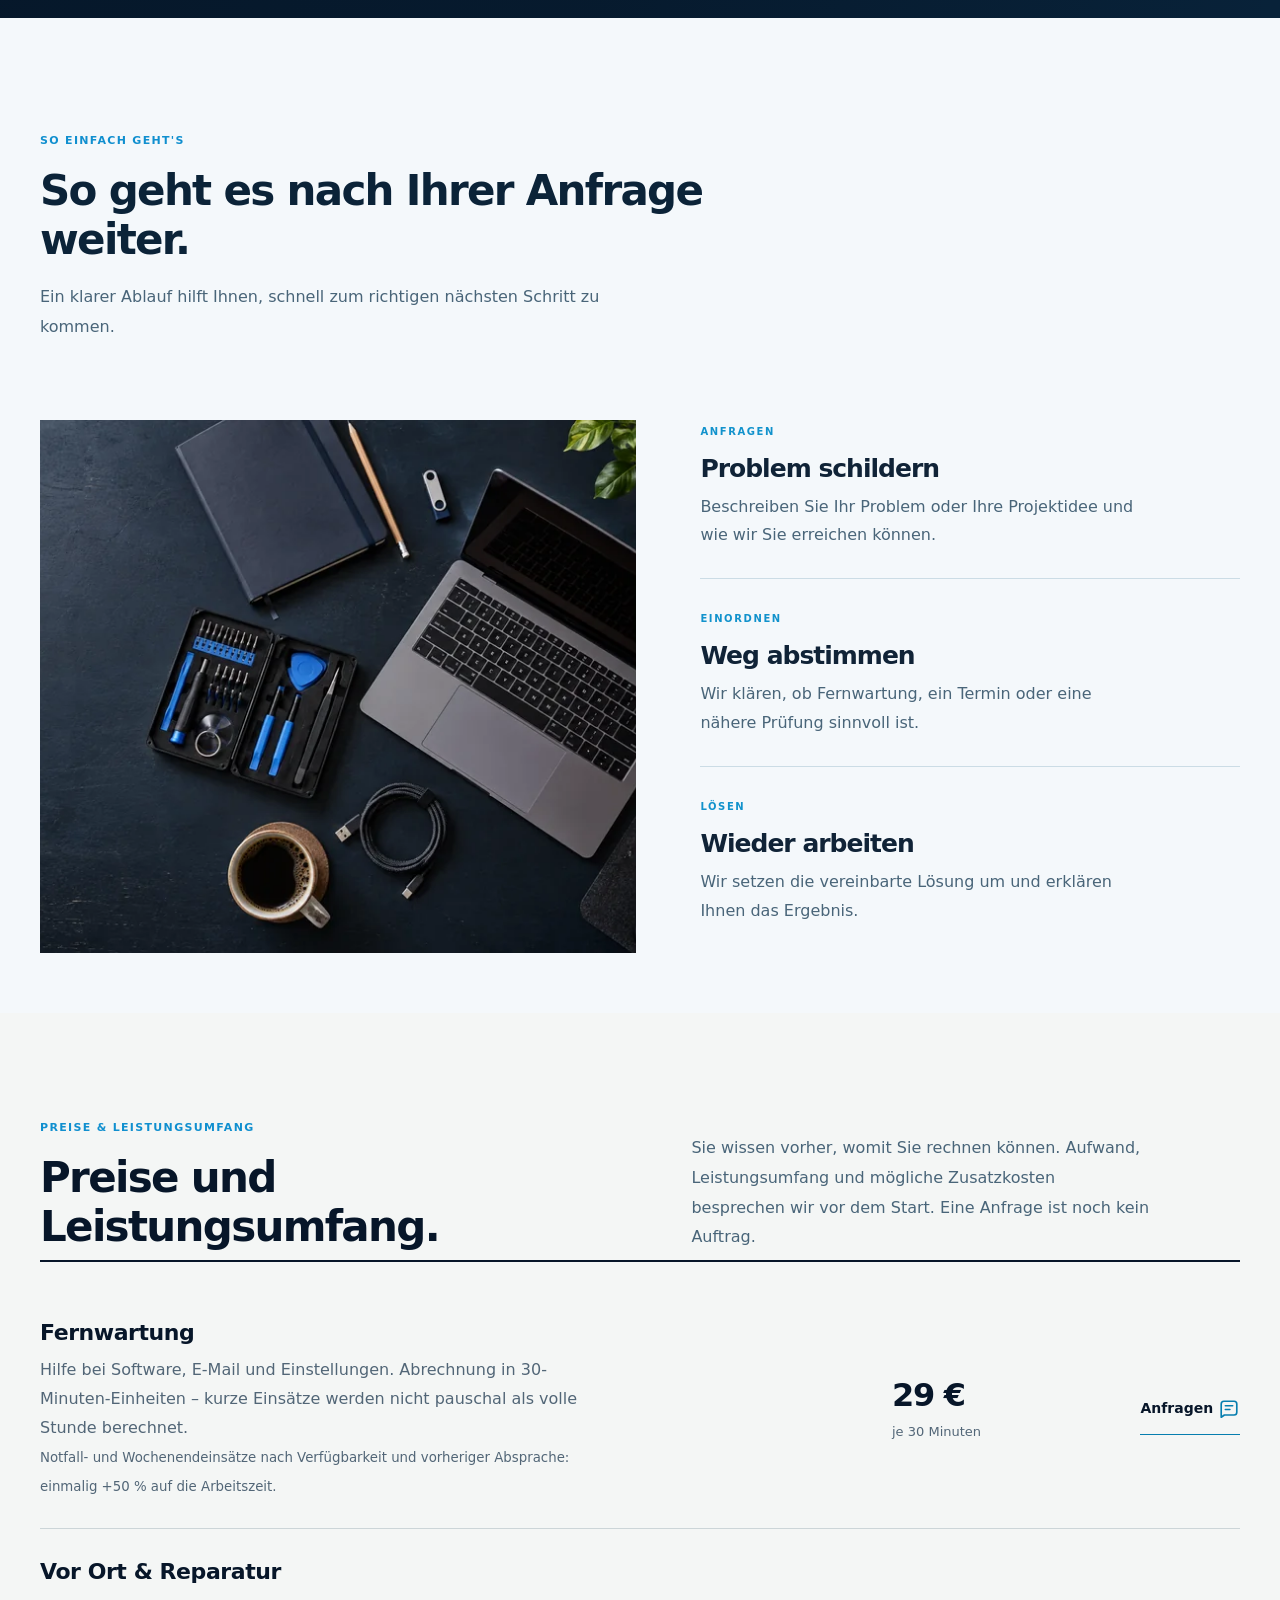
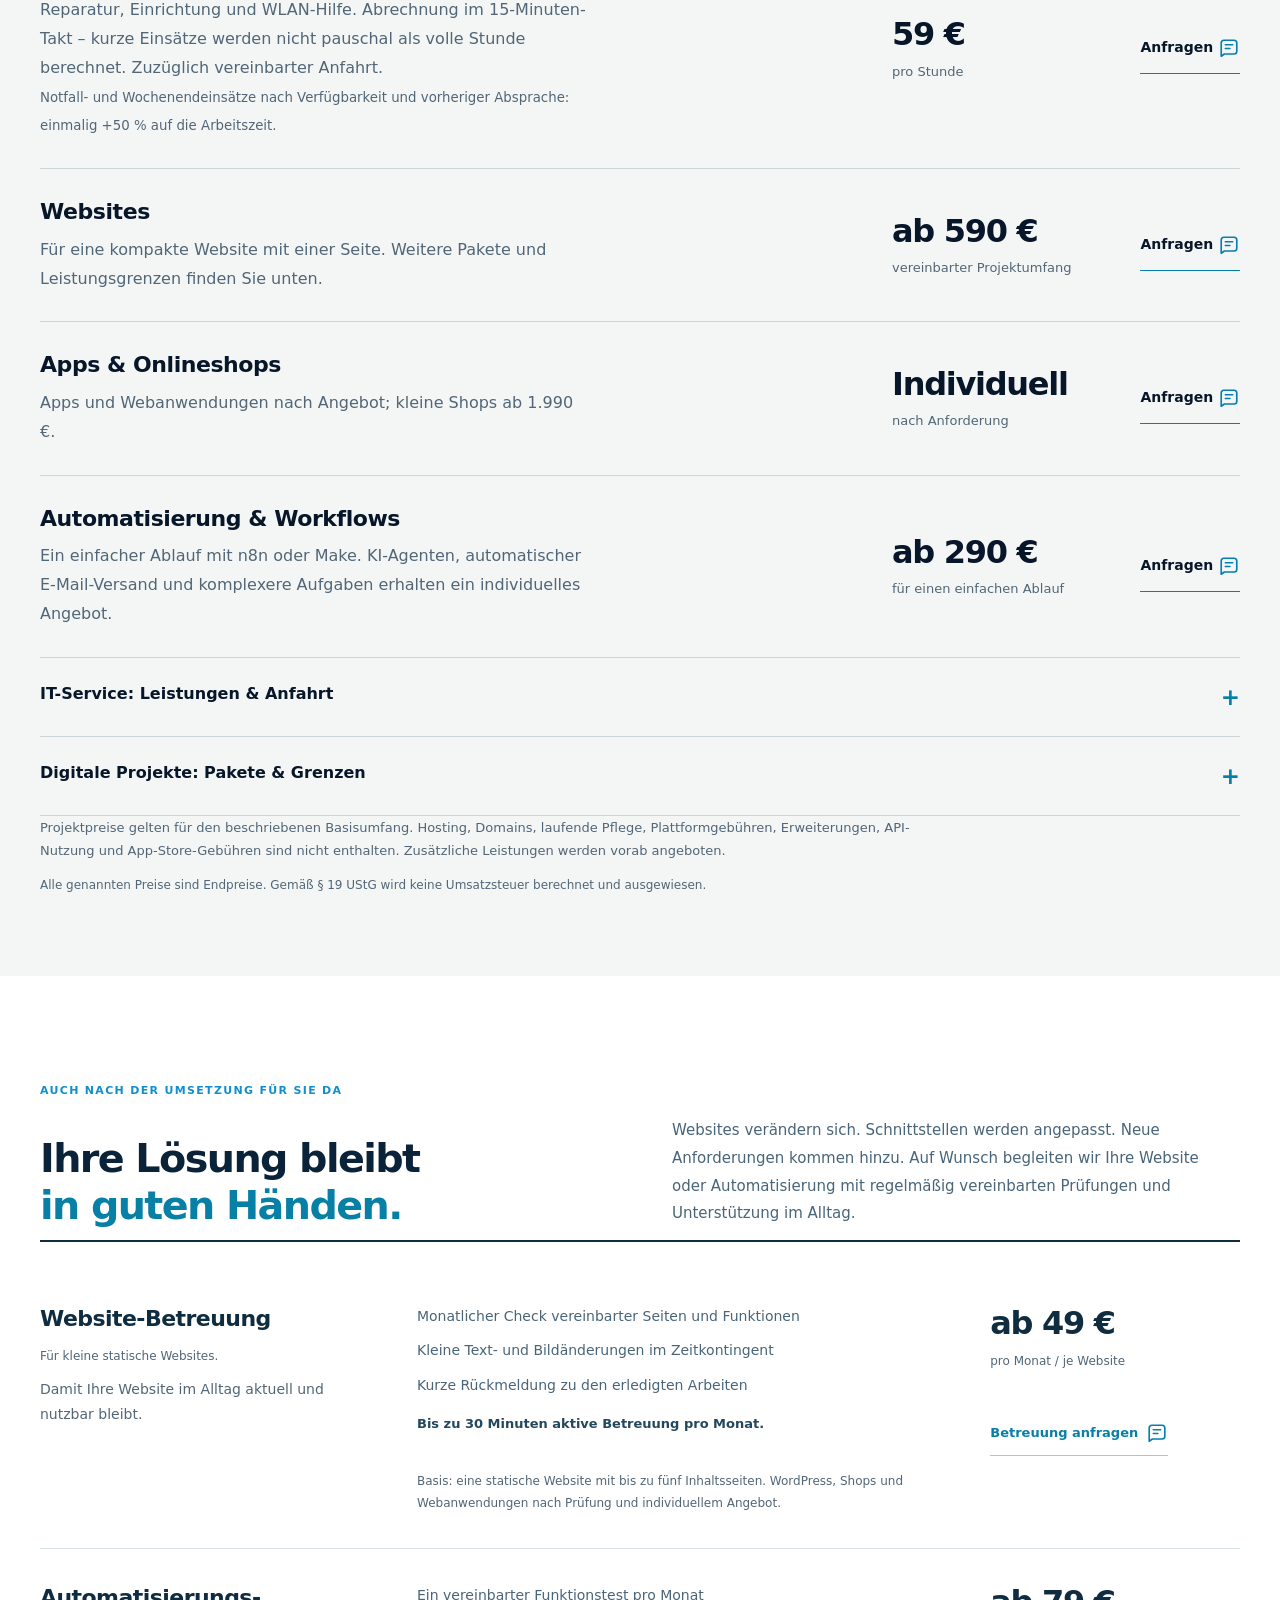
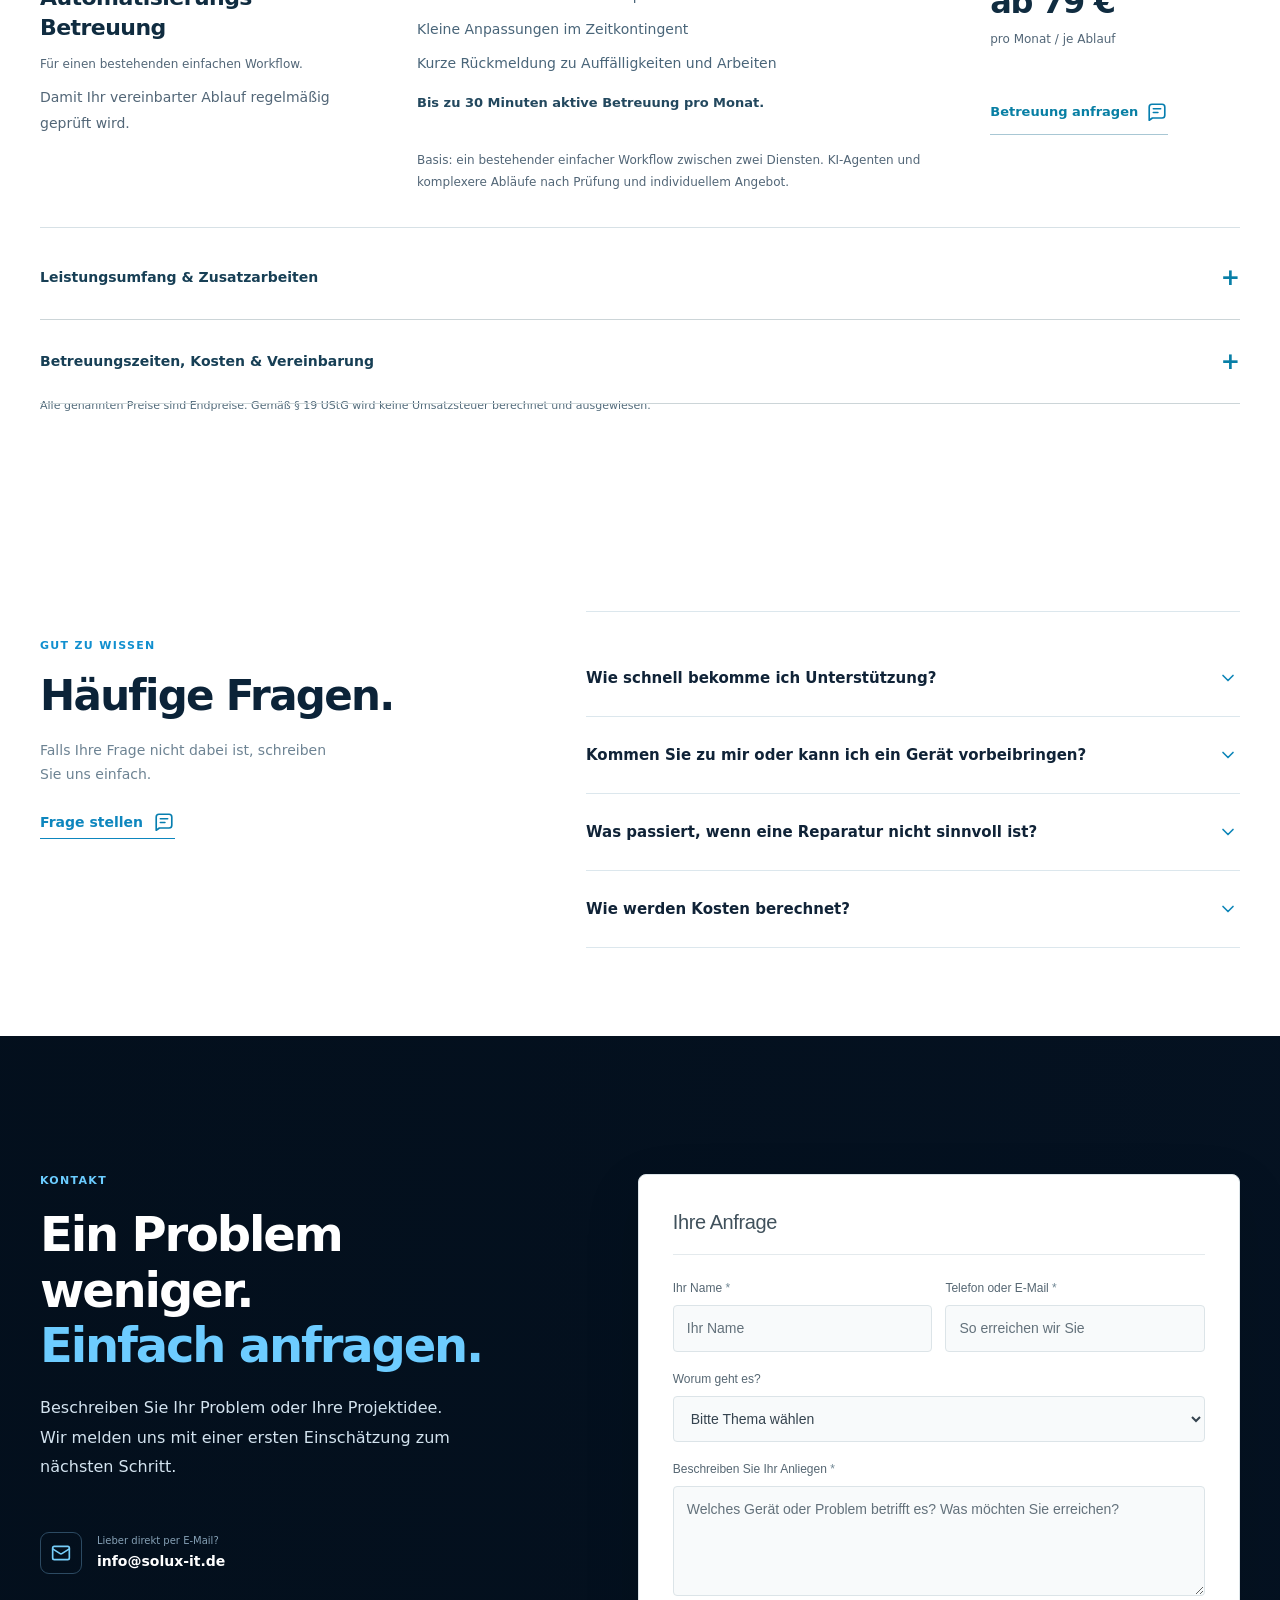
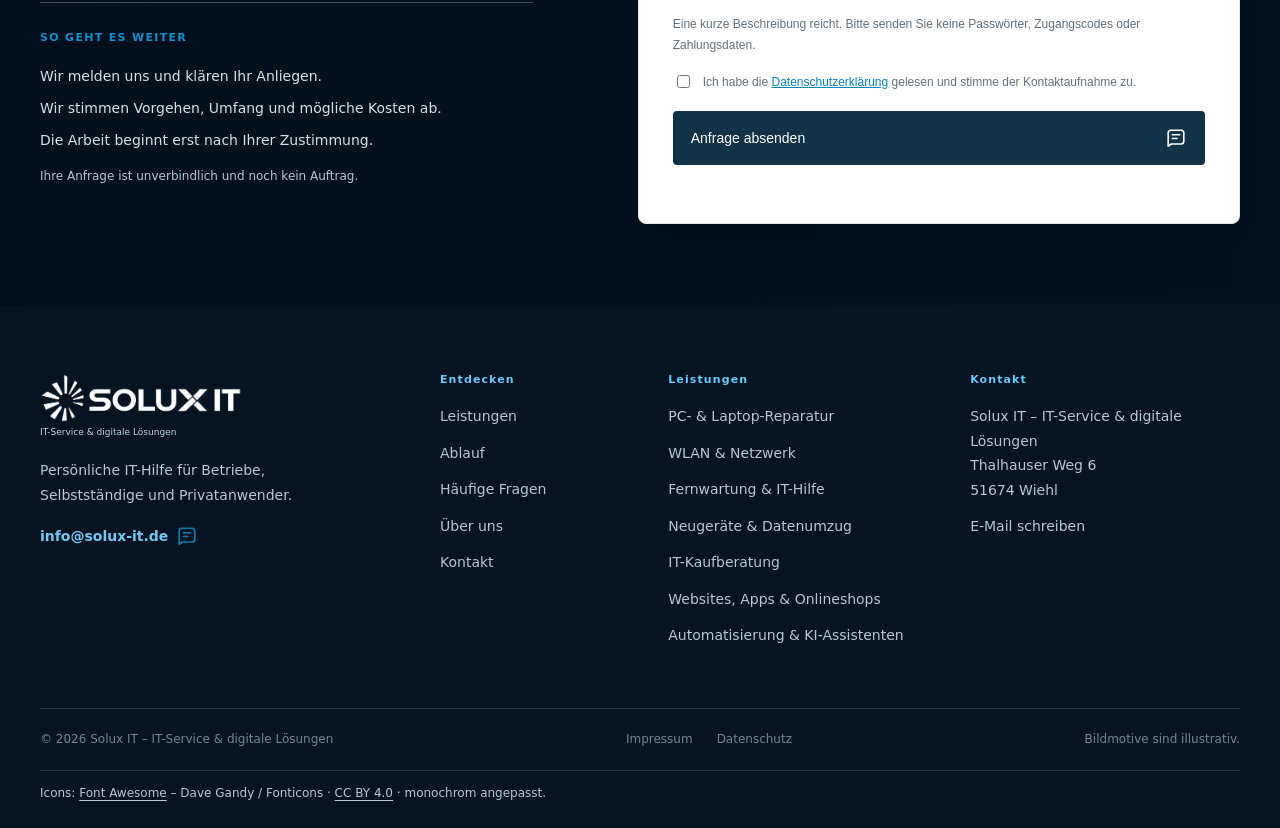
==== commit a2cb3e58: "Aktualisierung Website Stand 23.10.2026 (Neues SOLUX-IT Logo, Favicons, Linkvorschau, Meta-Tags)" ====
--- a/index.html
+++ b/index.html
@@ -30,39 +30,32 @@
       content="https://solux-it.de/index.html"
       property="og:url"
     />
-    <link
-      href="solux-favicon-e06ebdde323dd7.svg"
-      rel="icon"
-      type="image/svg+xml"
-    />
+    <link rel="icon" href="solux-favicon-20261023.png" type="image/png" sizes="32x32">
+    <link rel="icon" href="favicon.ico?v=20261023" sizes="16x16 32x32 48x48 64x64">
+    <link rel="apple-touch-icon" href="solux-touch-icon-20261023.png" sizes="180x180">
 
-    <link href="style.css?v=20261020-betreuung-design" rel="stylesheet" />
+    <link href="style.css?v=20261023-logo" rel="stylesheet" />
   
 <script src="language.js?v=20261020-zuschlag-hinweis" defer></script>
 
-    <meta property="og:image" content="https://solux-it.de/solux-linkvorschau-20261016.jpg">
-    <meta property="og:image:secure_url" content="https://solux-it.de/solux-linkvorschau-20261016.jpg">
+    <meta property="og:image" content="https://solux-it.de/solux-linkvorschau-20261023.jpg">
+    <meta property="og:image:secure_url" content="https://solux-it.de/solux-linkvorschau-20261023.jpg">
     <meta property="og:image:type" content="image/jpeg">
     <meta property="og:image:width" content="1200">
     <meta property="og:image:height" content="630">
-    <meta property="og:image:alt" content="Solux IT – IT-Service &amp; digitale Lösungen. Ihre IT. Ihre Ideen. Persönlich umgesetzt.">
+    <meta property="og:image:alt" content="Solux IT – IT-Service &amp; digitale Lösungen">
     <meta name="twitter:card" content="summary_large_image">
-    <meta name="twitter:image" content="https://solux-it.de/solux-linkvorschau-20261016.jpg">
-    <meta name="twitter:image:alt" content="Solux IT – IT-Service &amp; digitale Lösungen. Ihre IT. Ihre Ideen. Persönlich umgesetzt.">
-  </head>
+    <meta name="twitter:image" content="https://solux-it.de/solux-linkvorschau-20261023.jpg">
+    <meta name="twitter:image:alt" content="Solux IT – IT-Service &amp; digitale Lösungen">
+      <link rel="preload" as="image" href="solux-logo-20261023.webp">
+</head>
   <body class="site-refined home-entry-refined">
     <div id="root">
       <a class="skip-link" href="#main">Zum Inhalt springen</a>
       <header class="site-header">
         <div class="container header-inner">
-          <a aria-label="Solux IT – Startseite" class="brand" href="index.html"
-            ><span aria-hidden="true" class="brand-symbol"
-              ><span class="symbol-ring"></span
-              ><span class="symbol-bar"></span></span
-            ><span class="brand-type"
-              ><strong>SOLUX<span>IT</span></strong
-              ><small>IT-Service &amp; digitale Lösungen</small></span
-            ></a
+          <a aria-label="Solux IT – Startseite" class="brand site-brand" href="index.html"
+            ><img class="site-brand-image" src="solux-logo-20261023.webp" width="983" height="242" alt="Solux IT" decoding="sync"><span class="site-brand-caption">IT-Service &amp; digitale Lösungen</span></a
           >
           <nav
             aria-label="Hauptnavigation"
@@ -696,15 +689,9 @@
           <div class="footer-intro">
             <a
               aria-label="Solux IT – Startseite"
-              class="brand brand-light"
+              class="brand brand-light site-brand"
               href="index.html"
-              ><span aria-hidden="true" class="brand-symbol"
-                ><span class="symbol-ring"></span
-                ><span class="symbol-bar"></span></span
-              ><span class="brand-type"
-                ><strong>SOLUX<span>IT</span></strong
-                ><small>IT-Service &amp; digitale Lösungen</small></span
-              ></a
+              ><img class="site-brand-image" src="solux-logo-20261023.webp" width="983" height="242" alt="Solux IT" decoding="sync"><span class="site-brand-caption">IT-Service &amp; digitale Lösungen</span></a
             >
             <p>
               Persönliche IT-Hilfe für Betriebe, Selbstständige und
--- a/style.css
+++ b/style.css
@@ -3060,3 +3060,19 @@
  .site-refined .care-service .care-heading{margin-bottom:30px}
  .site-refined .care-detail-content{grid-template-columns:1fr;gap:24px}
 }
+
+
+/* SOLUX IT: approved ray symbol and custom X wordmark, 2026-10-23. */
+.brand.site-brand{display:inline-flex;flex-direction:column;align-items:flex-start;justify-content:center;gap:3px;flex-shrink:0;line-height:1;text-decoration:none;white-space:normal}
+.site-brand .site-brand-image{display:block;width:184px;height:auto;max-width:100%;aspect-ratio:983/242;object-fit:contain;flex:none;filter:none}
+.site-brand .site-brand-caption{display:block;font-size:9px;line-height:1.35;font-weight:500;letter-spacing:0;color:#39798e;white-space:nowrap}
+.brand-light.site-brand .site-brand-image{filter:brightness(0) invert(1)}
+.brand-light.site-brand .site-brand-caption{color:#bbd7e3}
+.site-header .site-brand{padding:0;background:none;border:0;border-radius:0}
+.site-header .site-brand .site-brand-image{width:184px}
+.site-footer .site-brand .site-brand-image,footer .site-brand .site-brand-image{width:202px}
+.error-brand.site-brand{margin:0 0 32px;padding:0;background:none;border-radius:0;color:inherit}
+.error-brand.site-brand .site-brand-image{width:220px}
+@media(max-width:1100px){.site-header .site-brand .site-brand-image{width:165px}.site-header .site-brand .site-brand-caption{font-size:8px}}
+@media(max-width:600px){.site-header .site-brand .site-brand-image{width:157px}.site-header .site-brand .site-brand-caption{font-size:7.6px}}
+@media(max-width:360px){.site-header .site-brand .site-brand-image{width:139px}.site-header .site-brand .site-brand-caption{font-size:7px}}
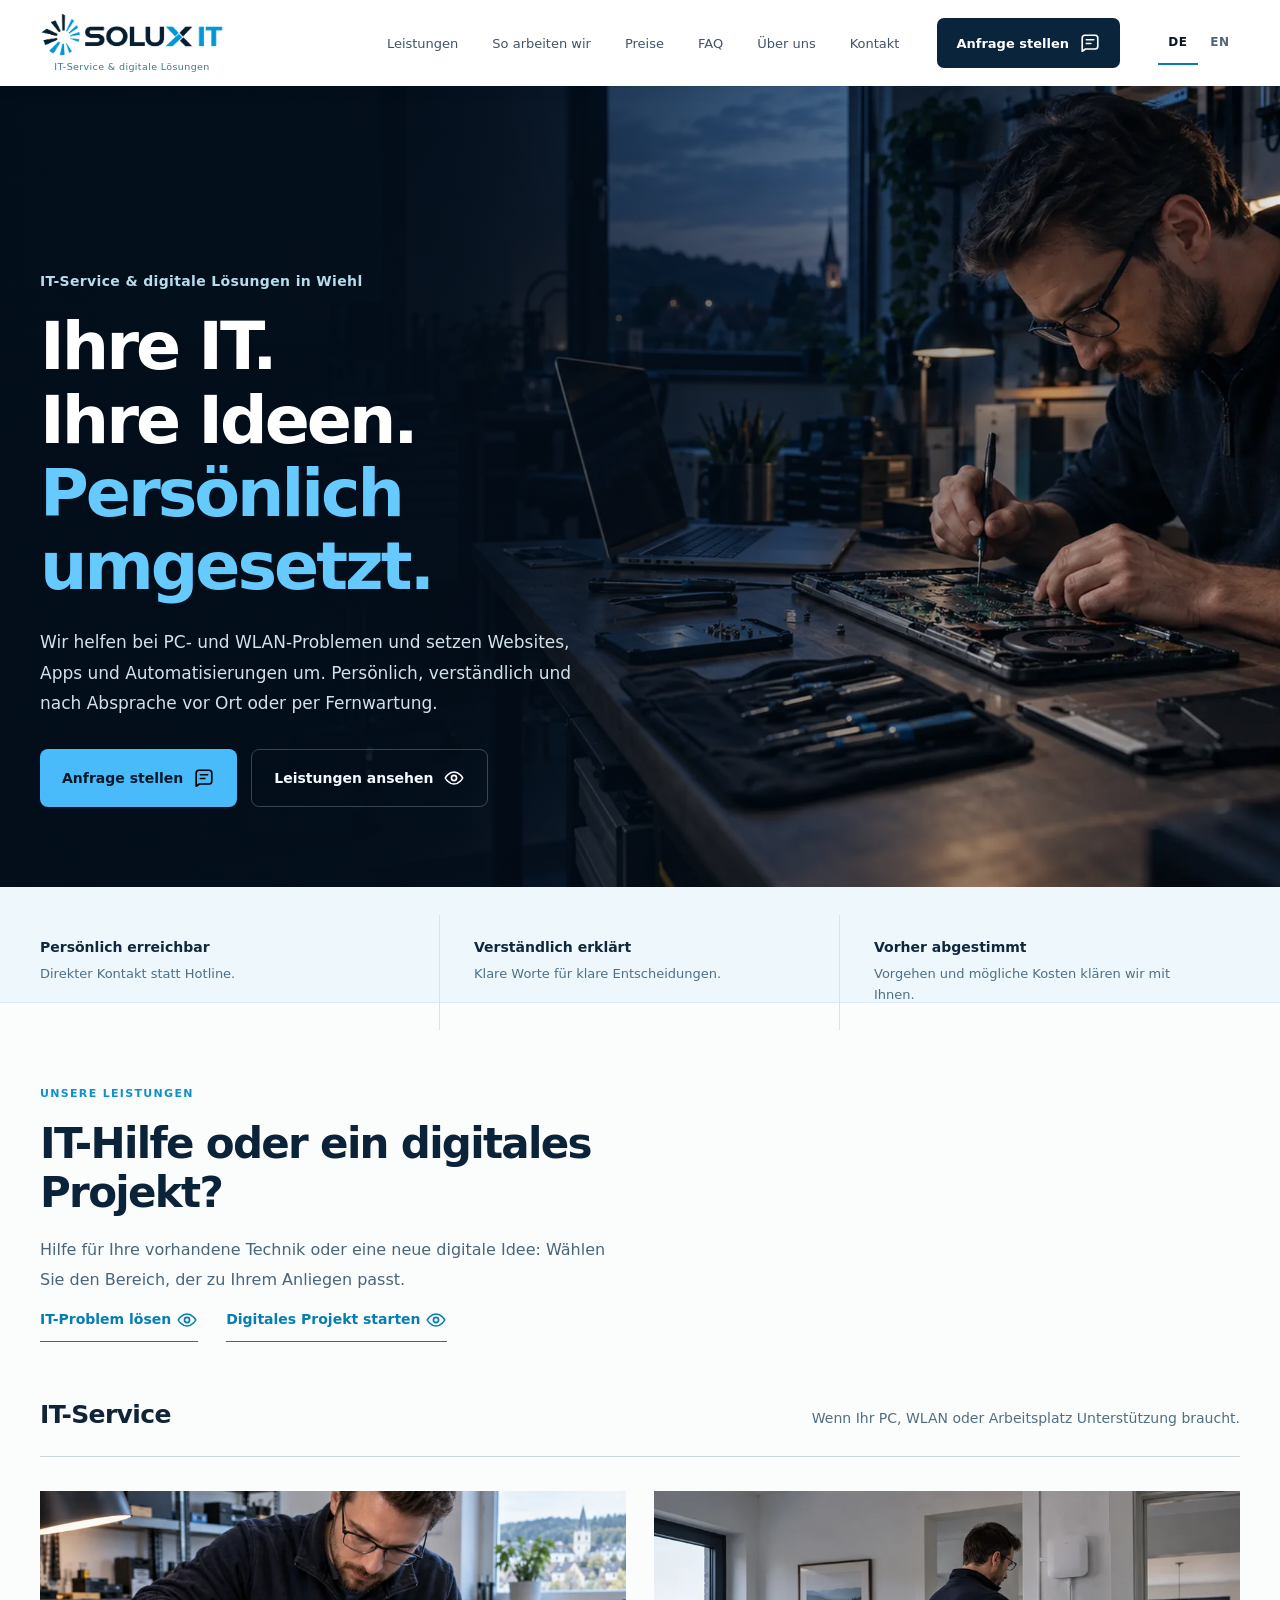
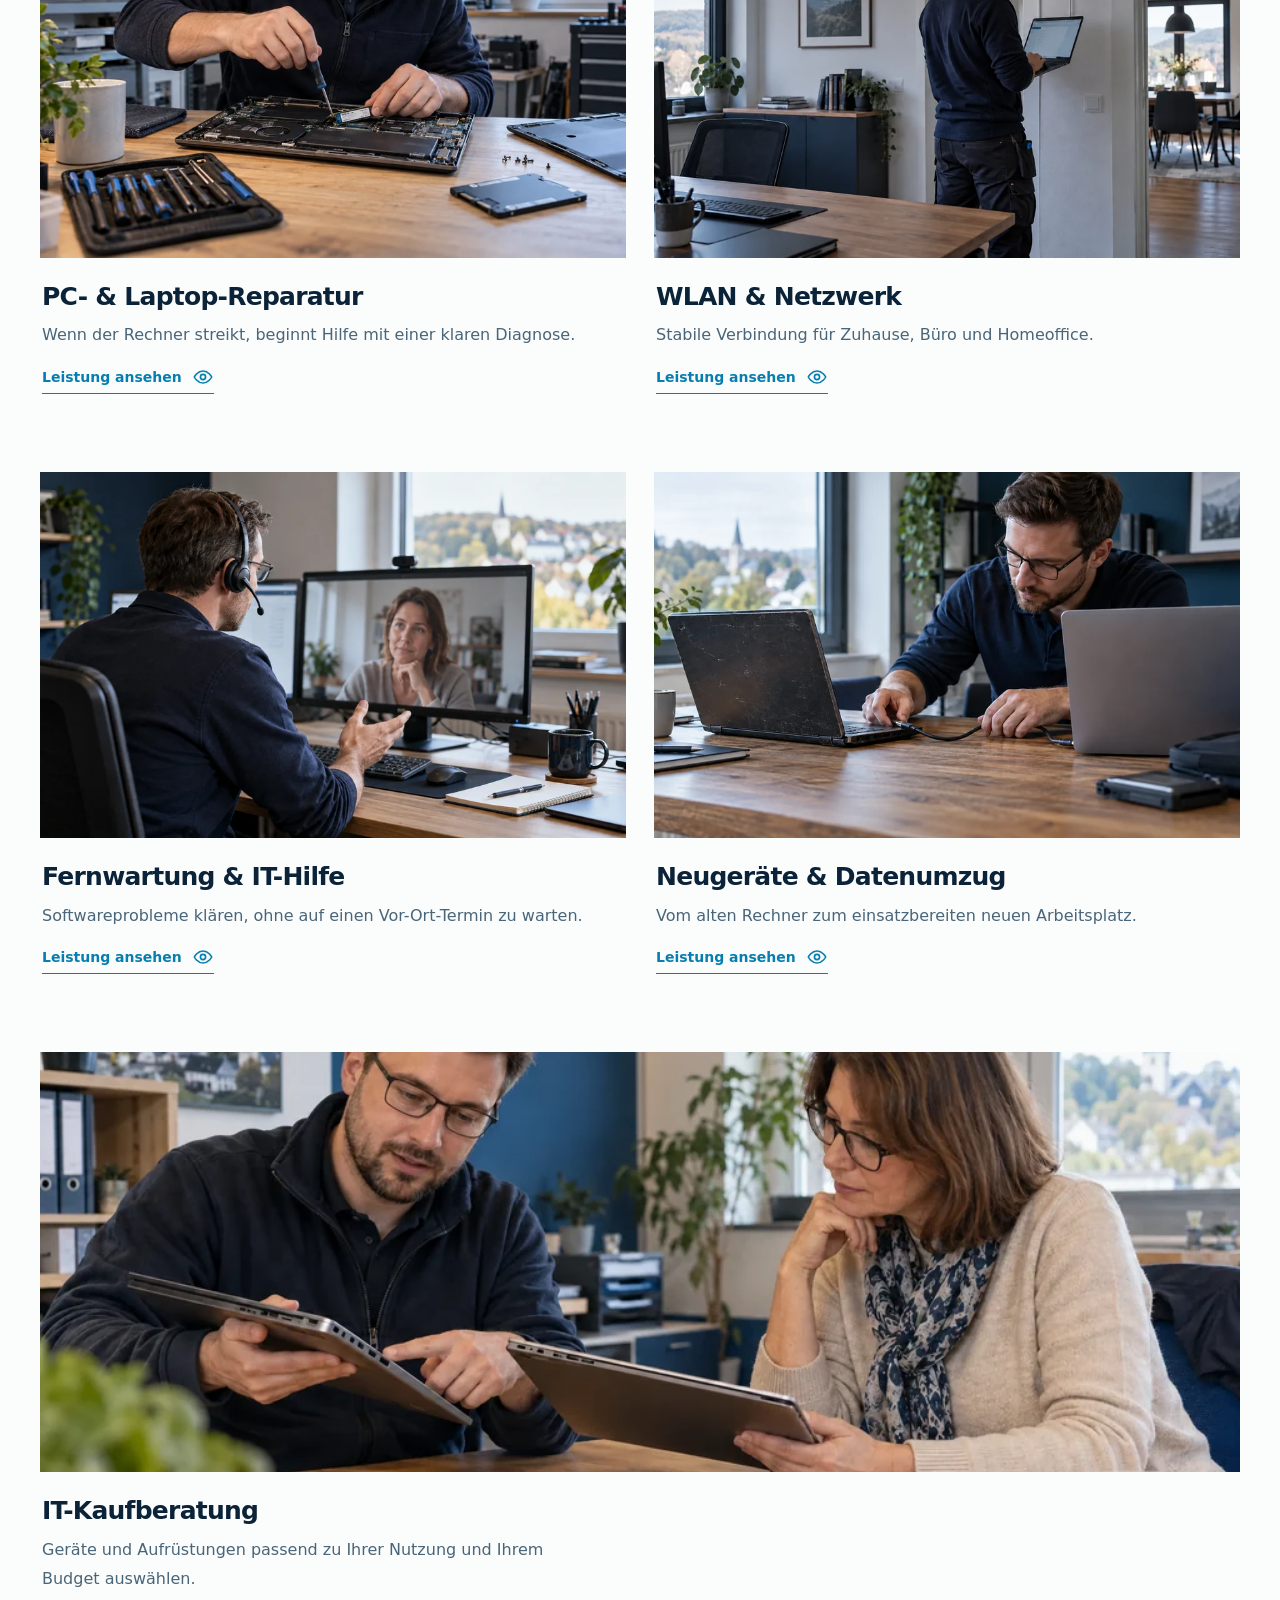
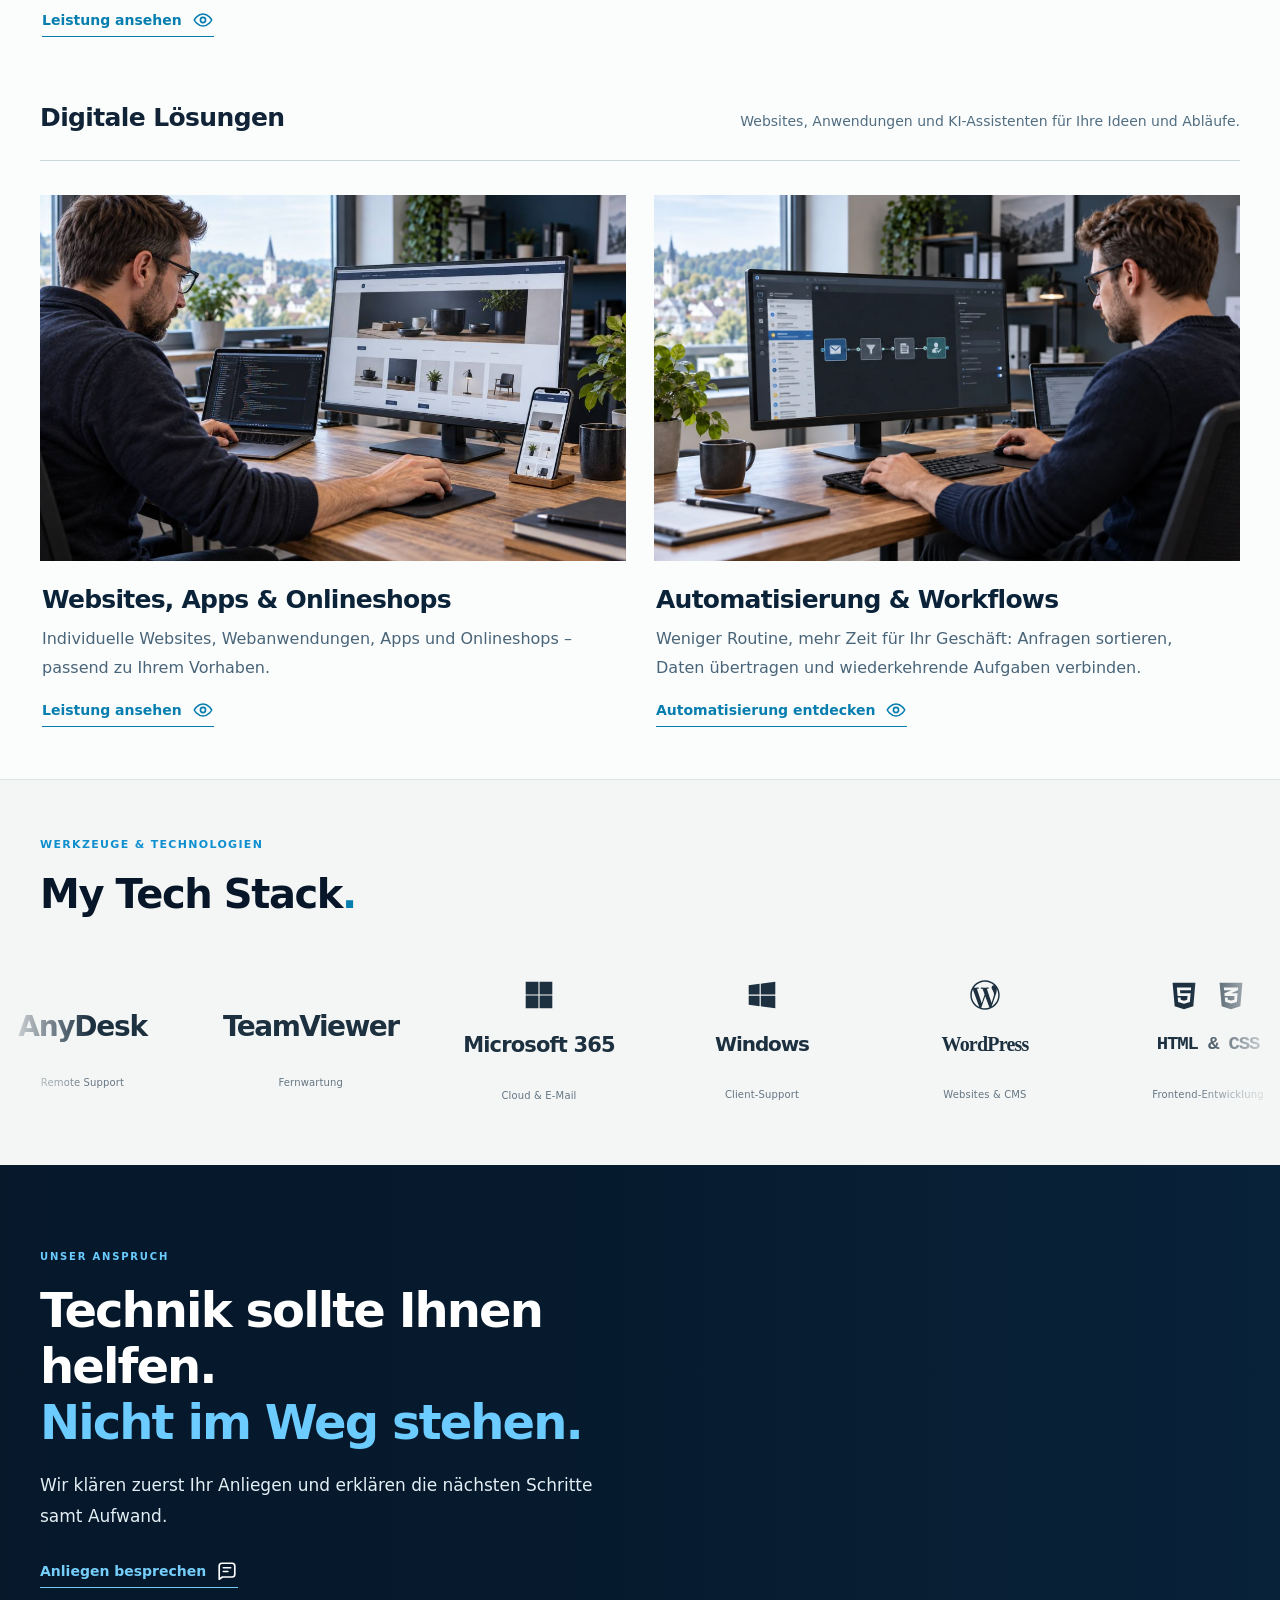
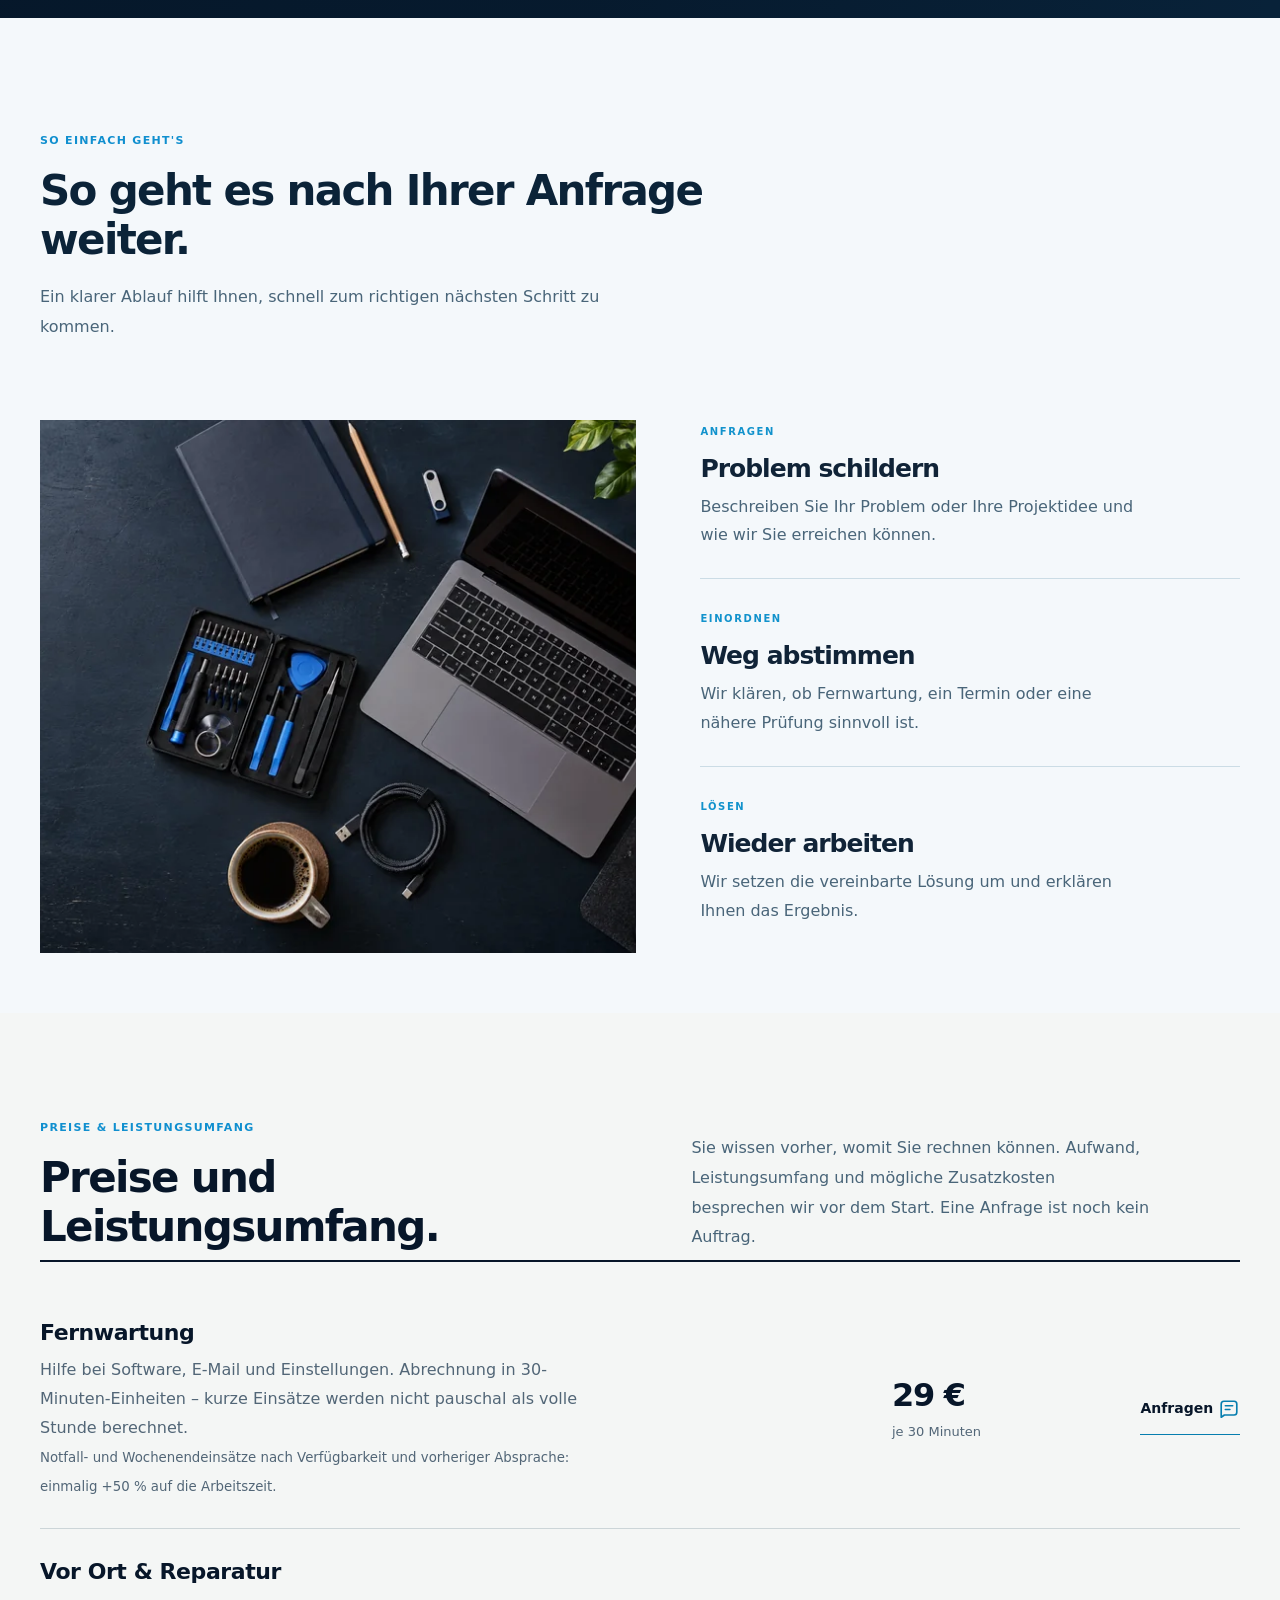
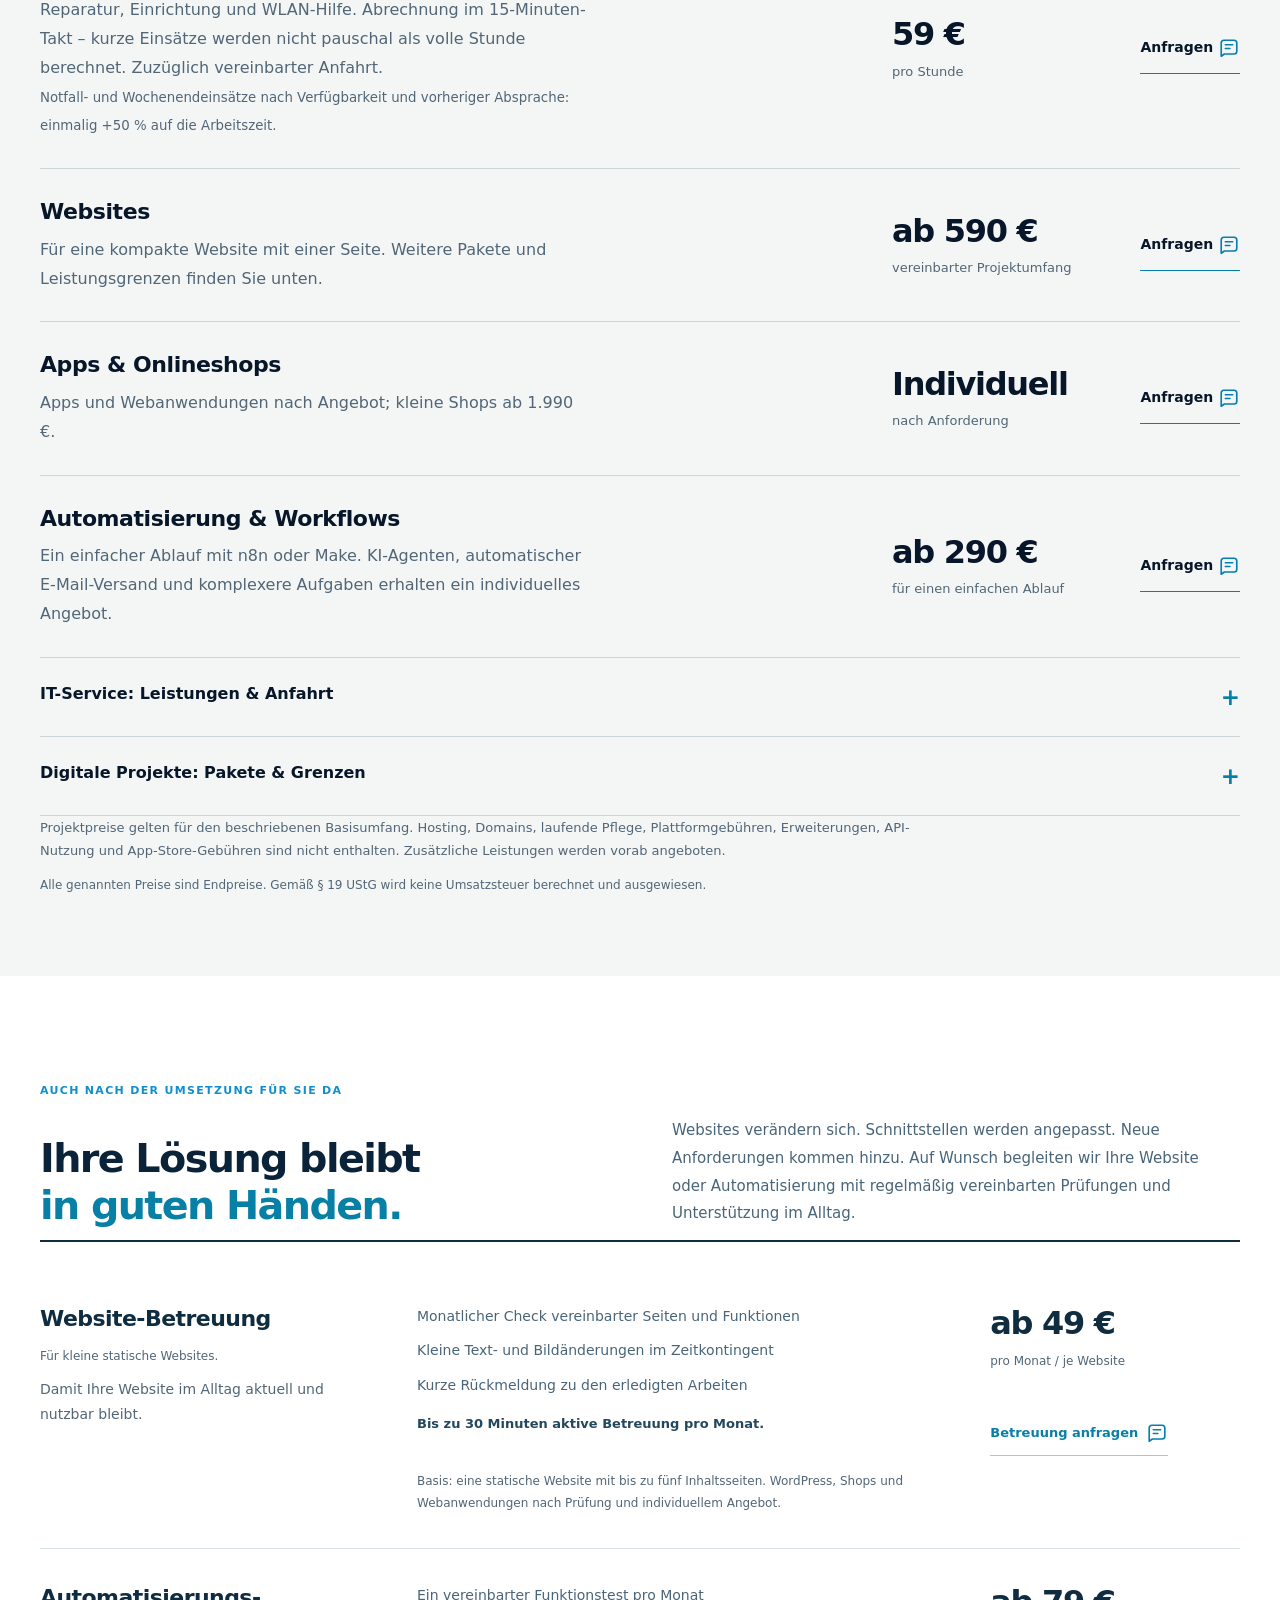
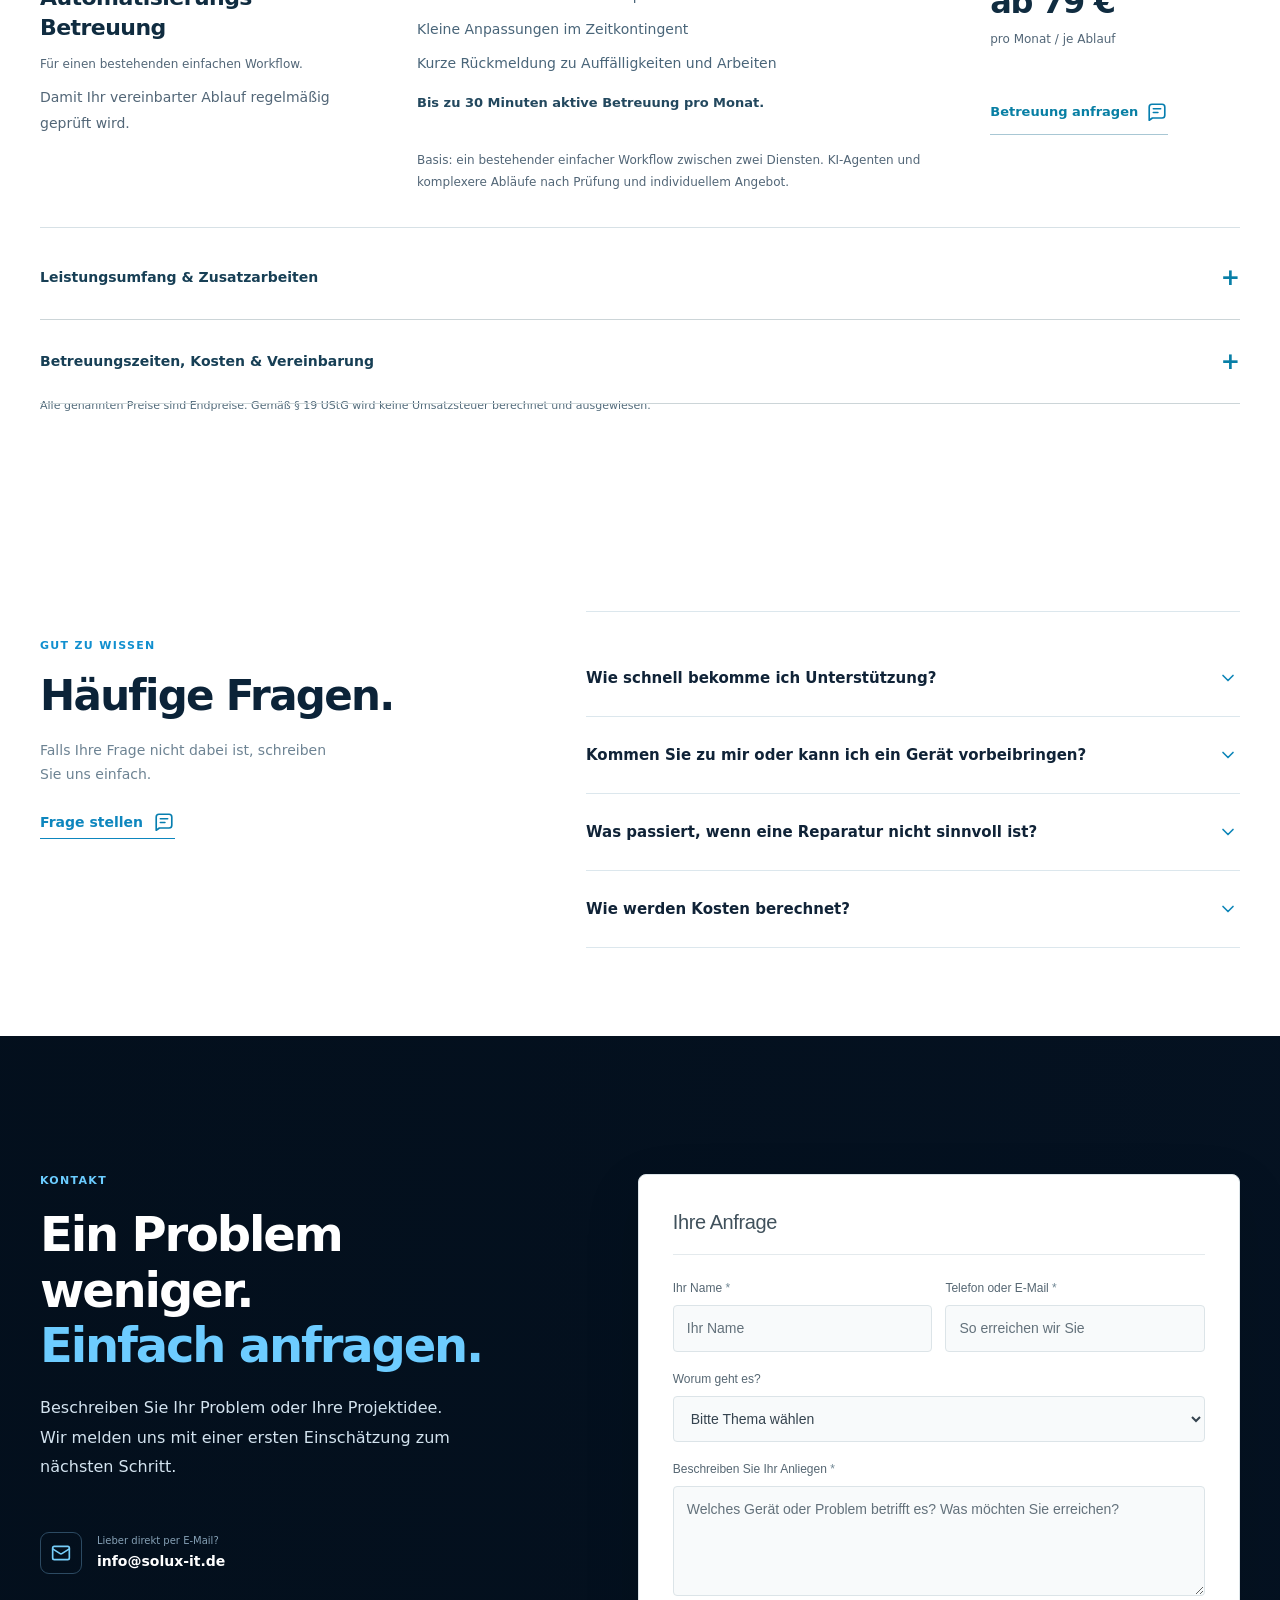
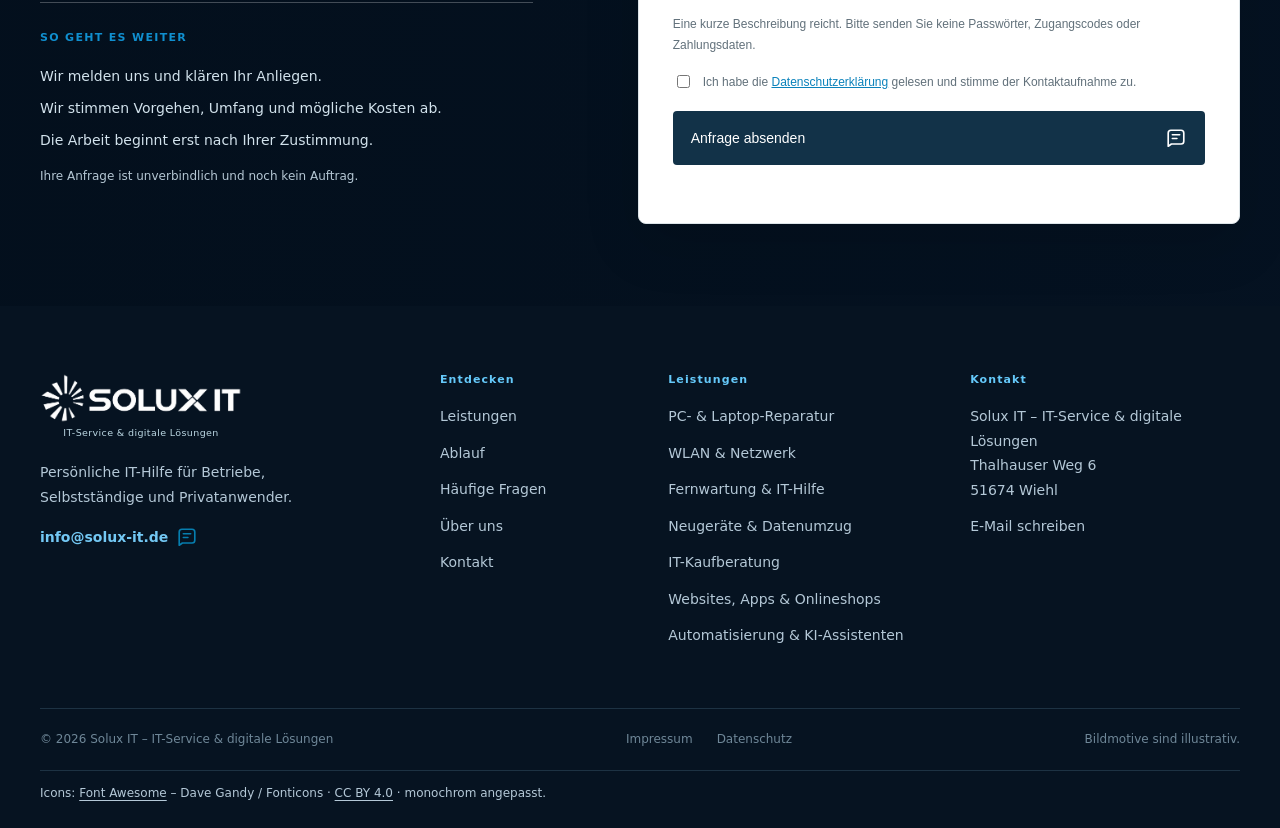
==== commit 7cd1bf24: "Zentriere Logo-Untertitel (IT-Service & digitale Loesungen) praezise unter dem Markensymbol" ====
--- a/index.html
+++ b/index.html
@@ -1,4 +1,4 @@
-<!doctype html>
+﻿<!doctype html>
 <html lang="de">
   <head>
     <meta charset="utf-8" />
@@ -34,7 +34,7 @@
     <link rel="icon" href="favicon.ico?v=20261023" sizes="16x16 32x32 48x48 64x64">
     <link rel="apple-touch-icon" href="solux-touch-icon-20261023.png" sizes="180x180">
 
-    <link href="style.css?v=20261023-logo" rel="stylesheet" />
+    <link href="style.css?v=20261024-logo-centered" rel="stylesheet" />
   
 <script src="language.js?v=20261020-zuschlag-hinweis" defer></script>
 
--- a/style.css
+++ b/style.css
@@ -3063,9 +3063,9 @@
 
 
 /* SOLUX IT: approved ray symbol and custom X wordmark, 2026-10-23. */
-.brand.site-brand{display:inline-flex;flex-direction:column;align-items:flex-start;justify-content:center;gap:3px;flex-shrink:0;line-height:1;text-decoration:none;white-space:normal}
+.brand.site-brand{display:inline-flex;flex-direction:column;align-items:center;justify-content:center;gap:4px;flex-shrink:0;line-height:1;text-decoration:none;white-space:normal;text-align:center}
 .site-brand .site-brand-image{display:block;width:184px;height:auto;max-width:100%;aspect-ratio:983/242;object-fit:contain;flex:none;filter:none}
-.site-brand .site-brand-caption{display:block;font-size:9px;line-height:1.35;font-weight:500;letter-spacing:0;color:#39798e;white-space:nowrap}
+.site-brand .site-brand-caption{display:block;width:100%;text-align:center;font-size:9.5px;line-height:1.35;font-weight:500;letter-spacing:0.04em;color:#39798e;white-space:nowrap}
 .brand-light.site-brand .site-brand-image{filter:brightness(0) invert(1)}
 .brand-light.site-brand .site-brand-caption{color:#bbd7e3}
 .site-header .site-brand{padding:0;background:none;border:0;border-radius:0}
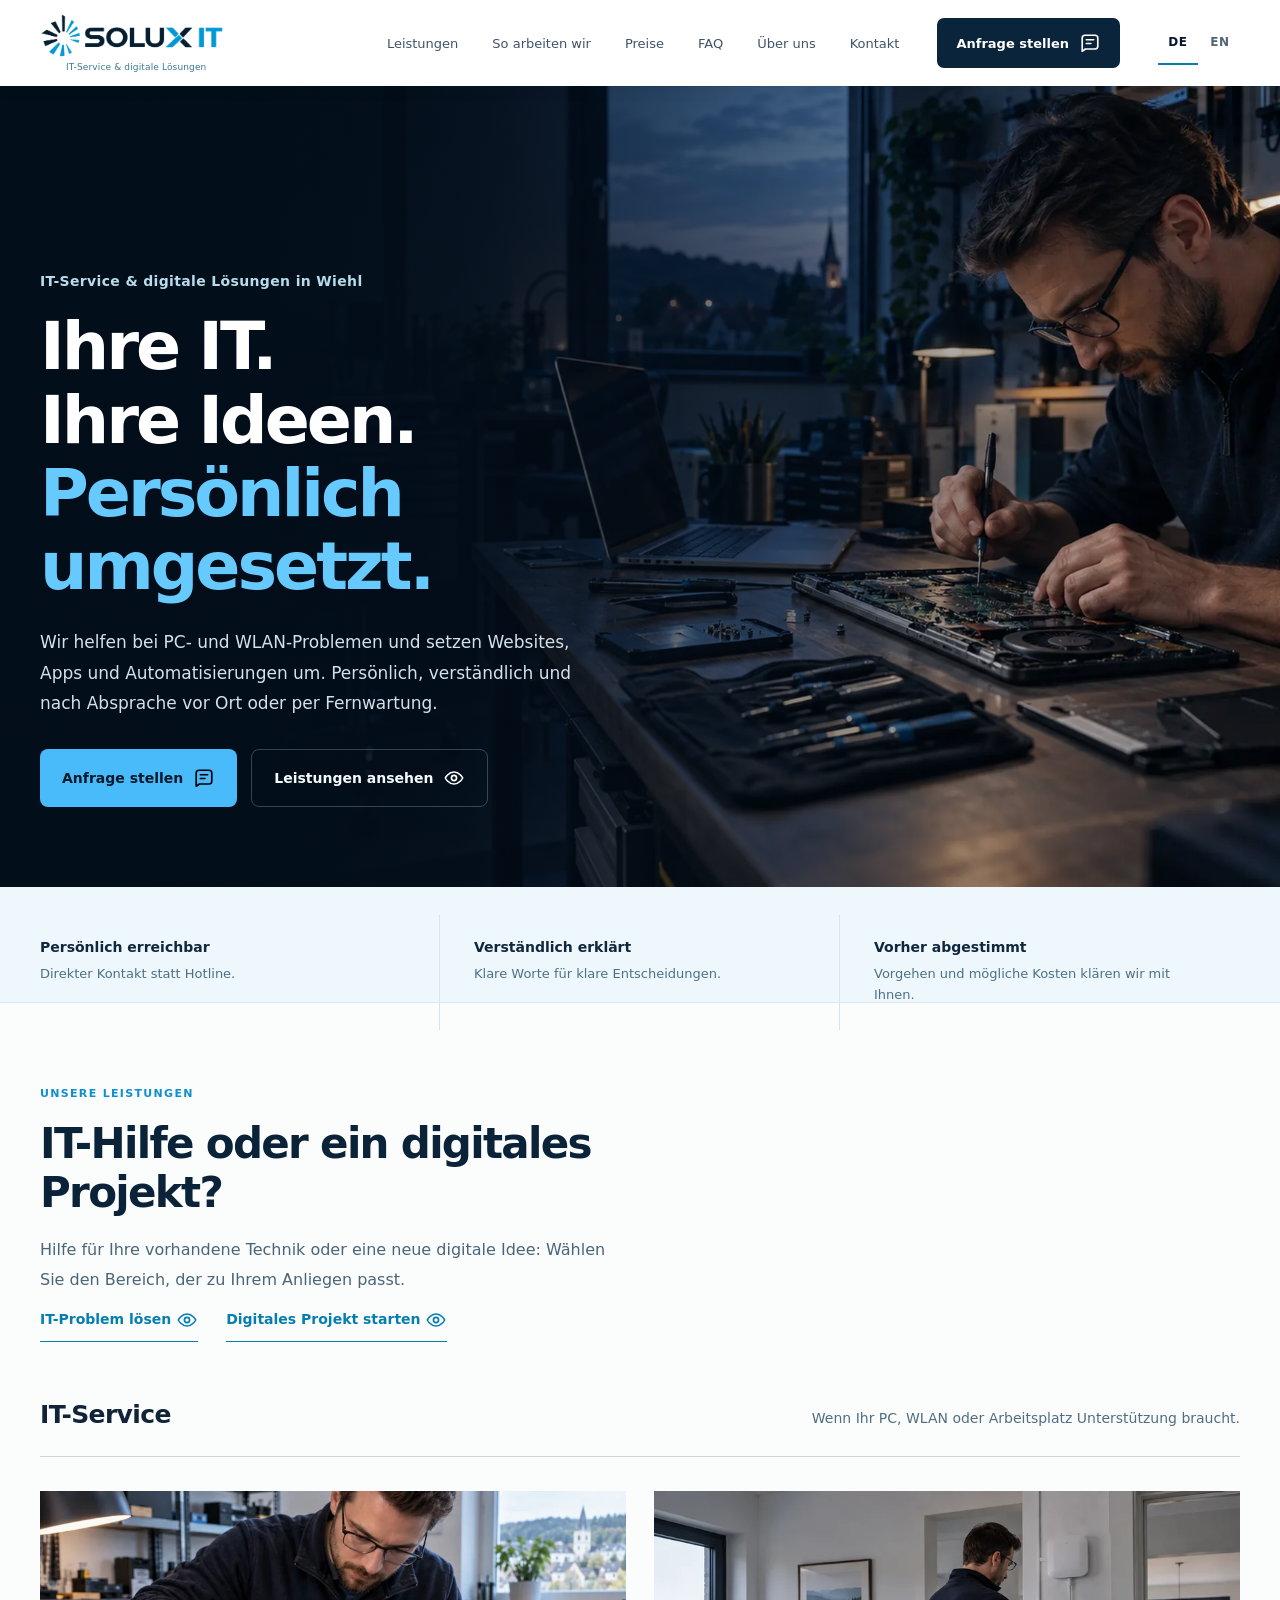
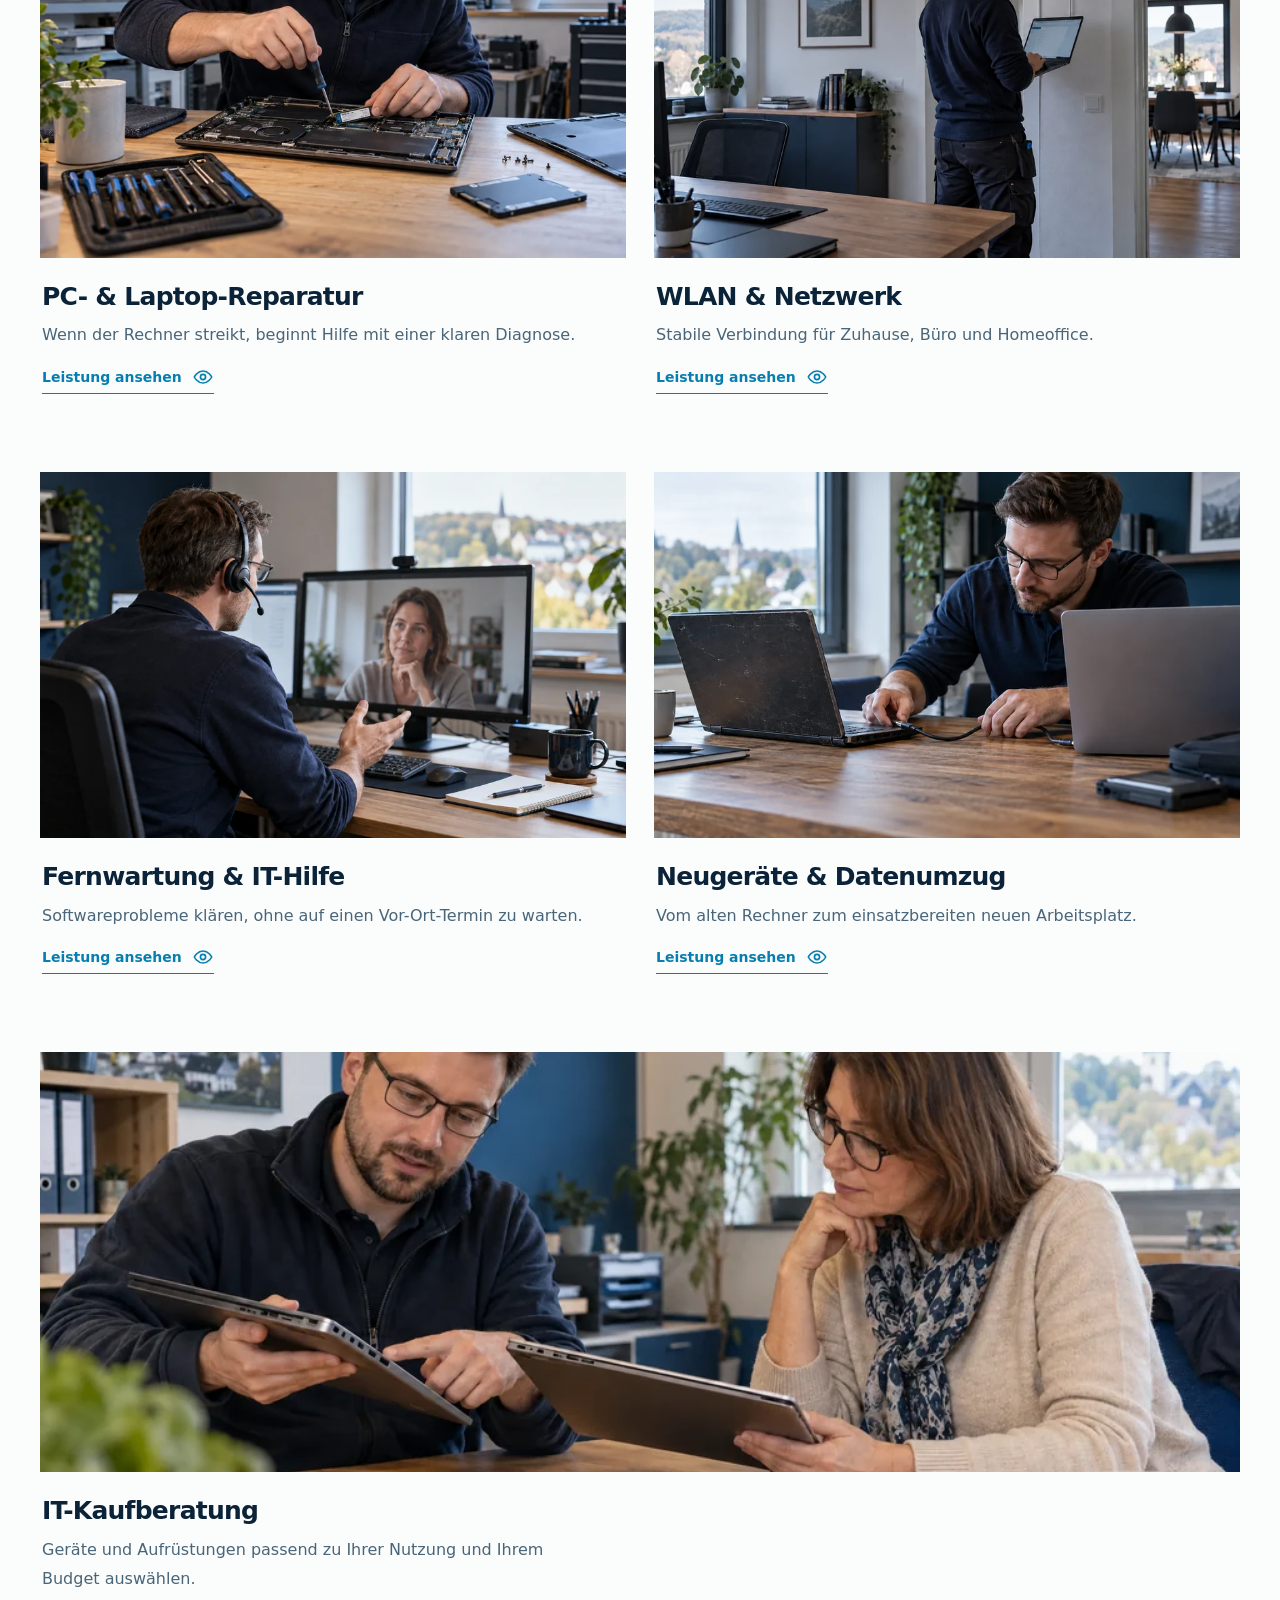
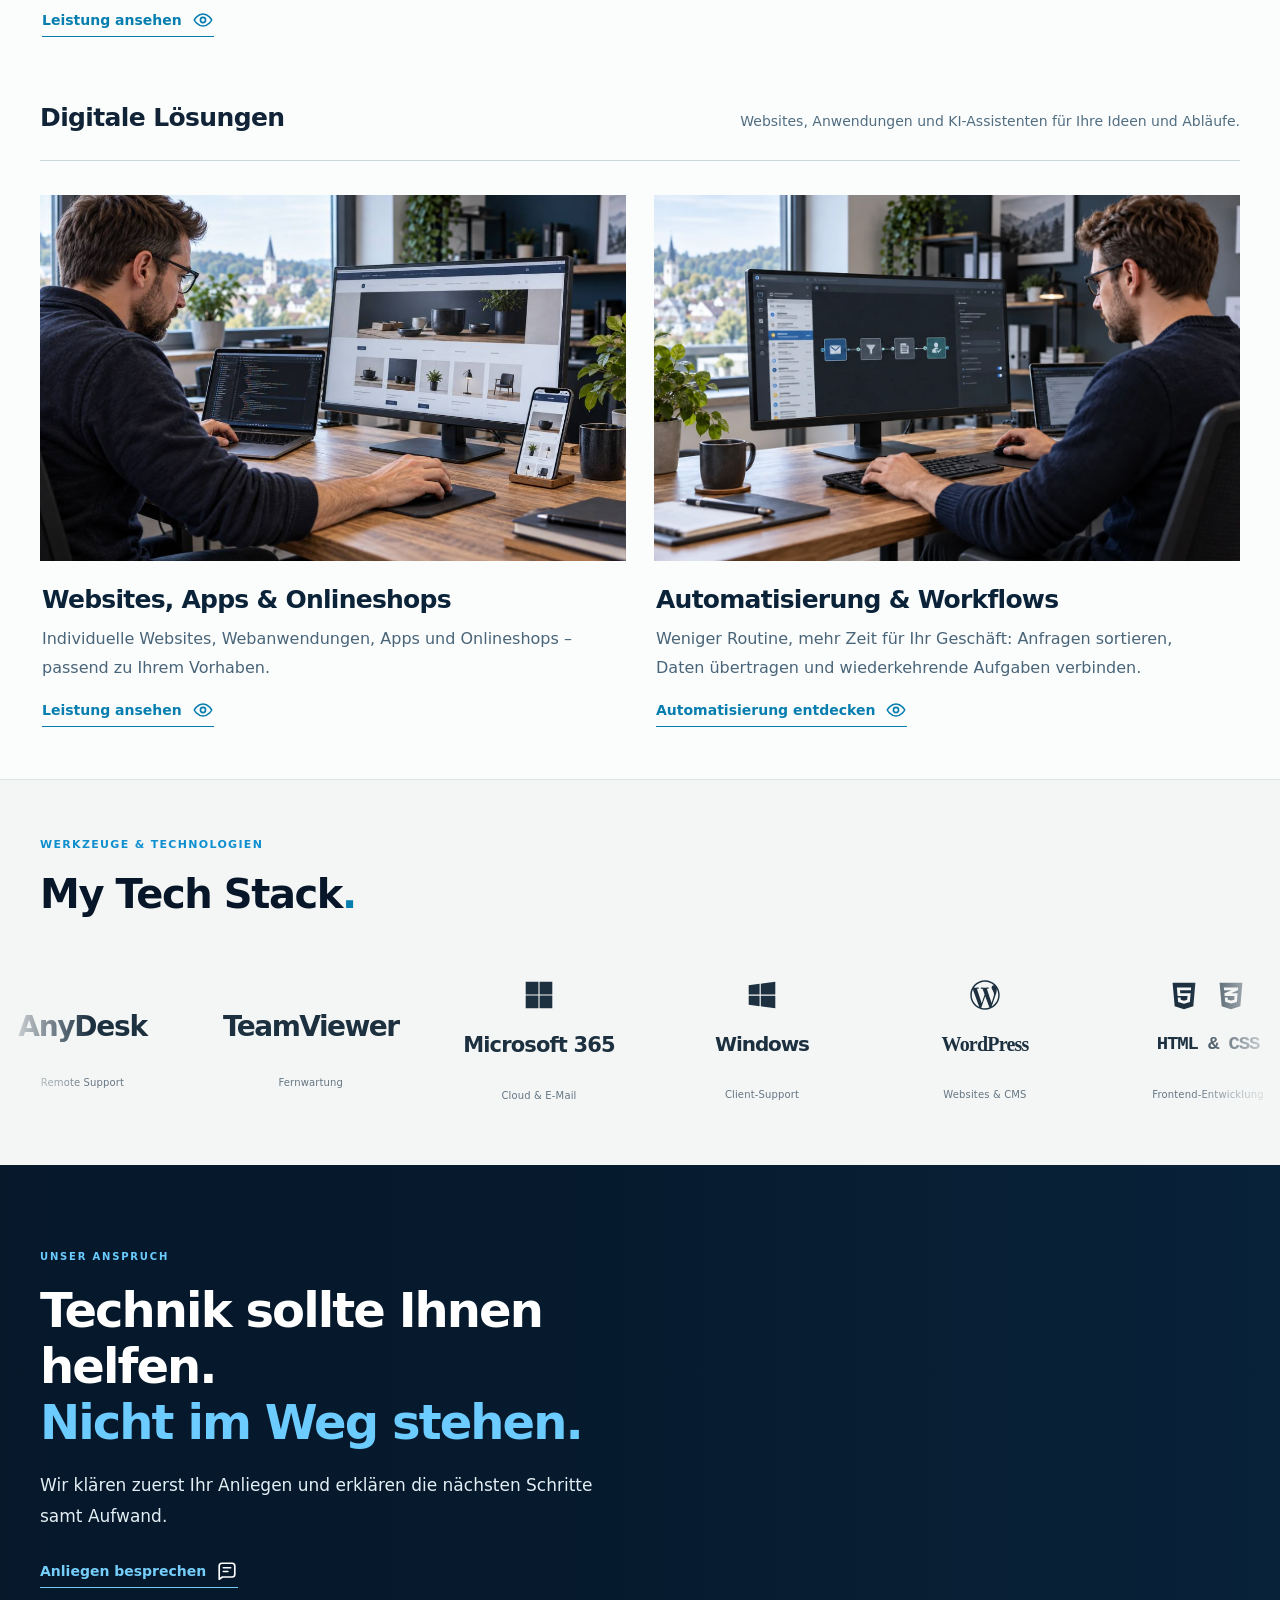
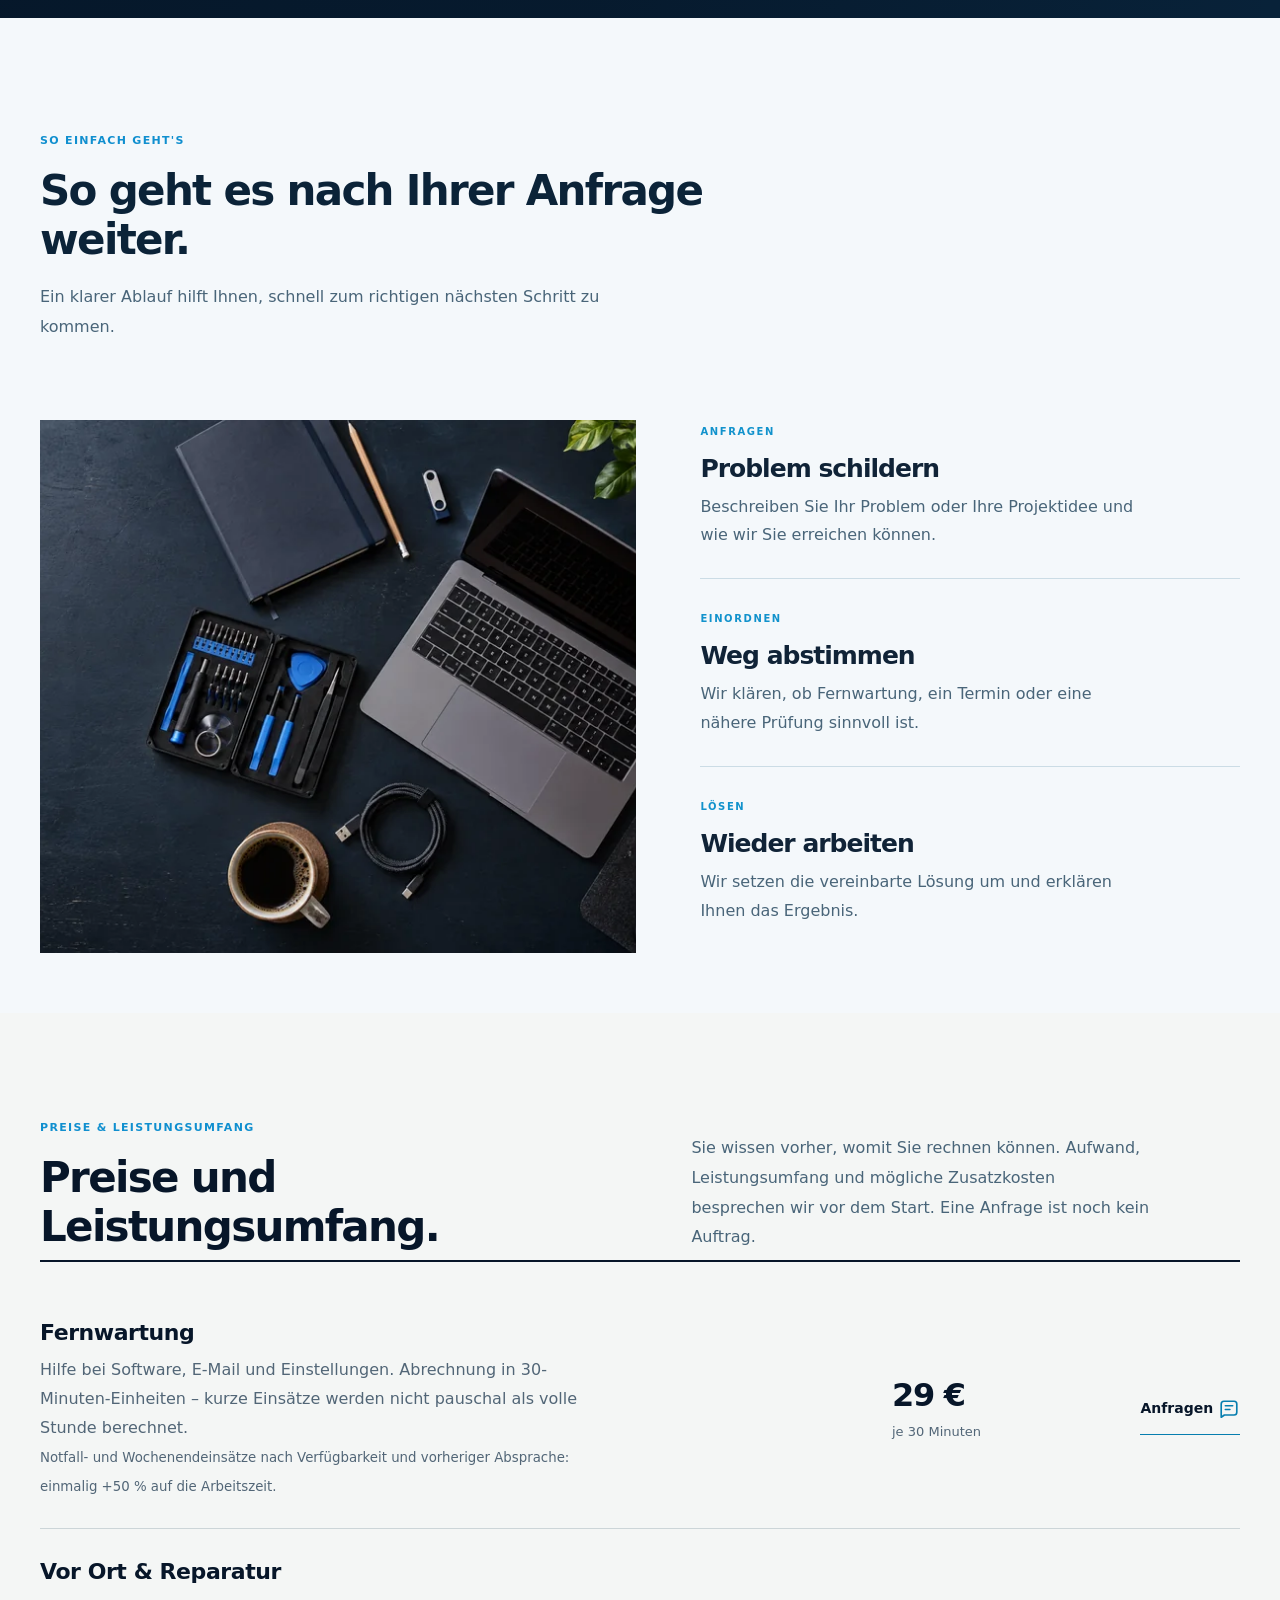
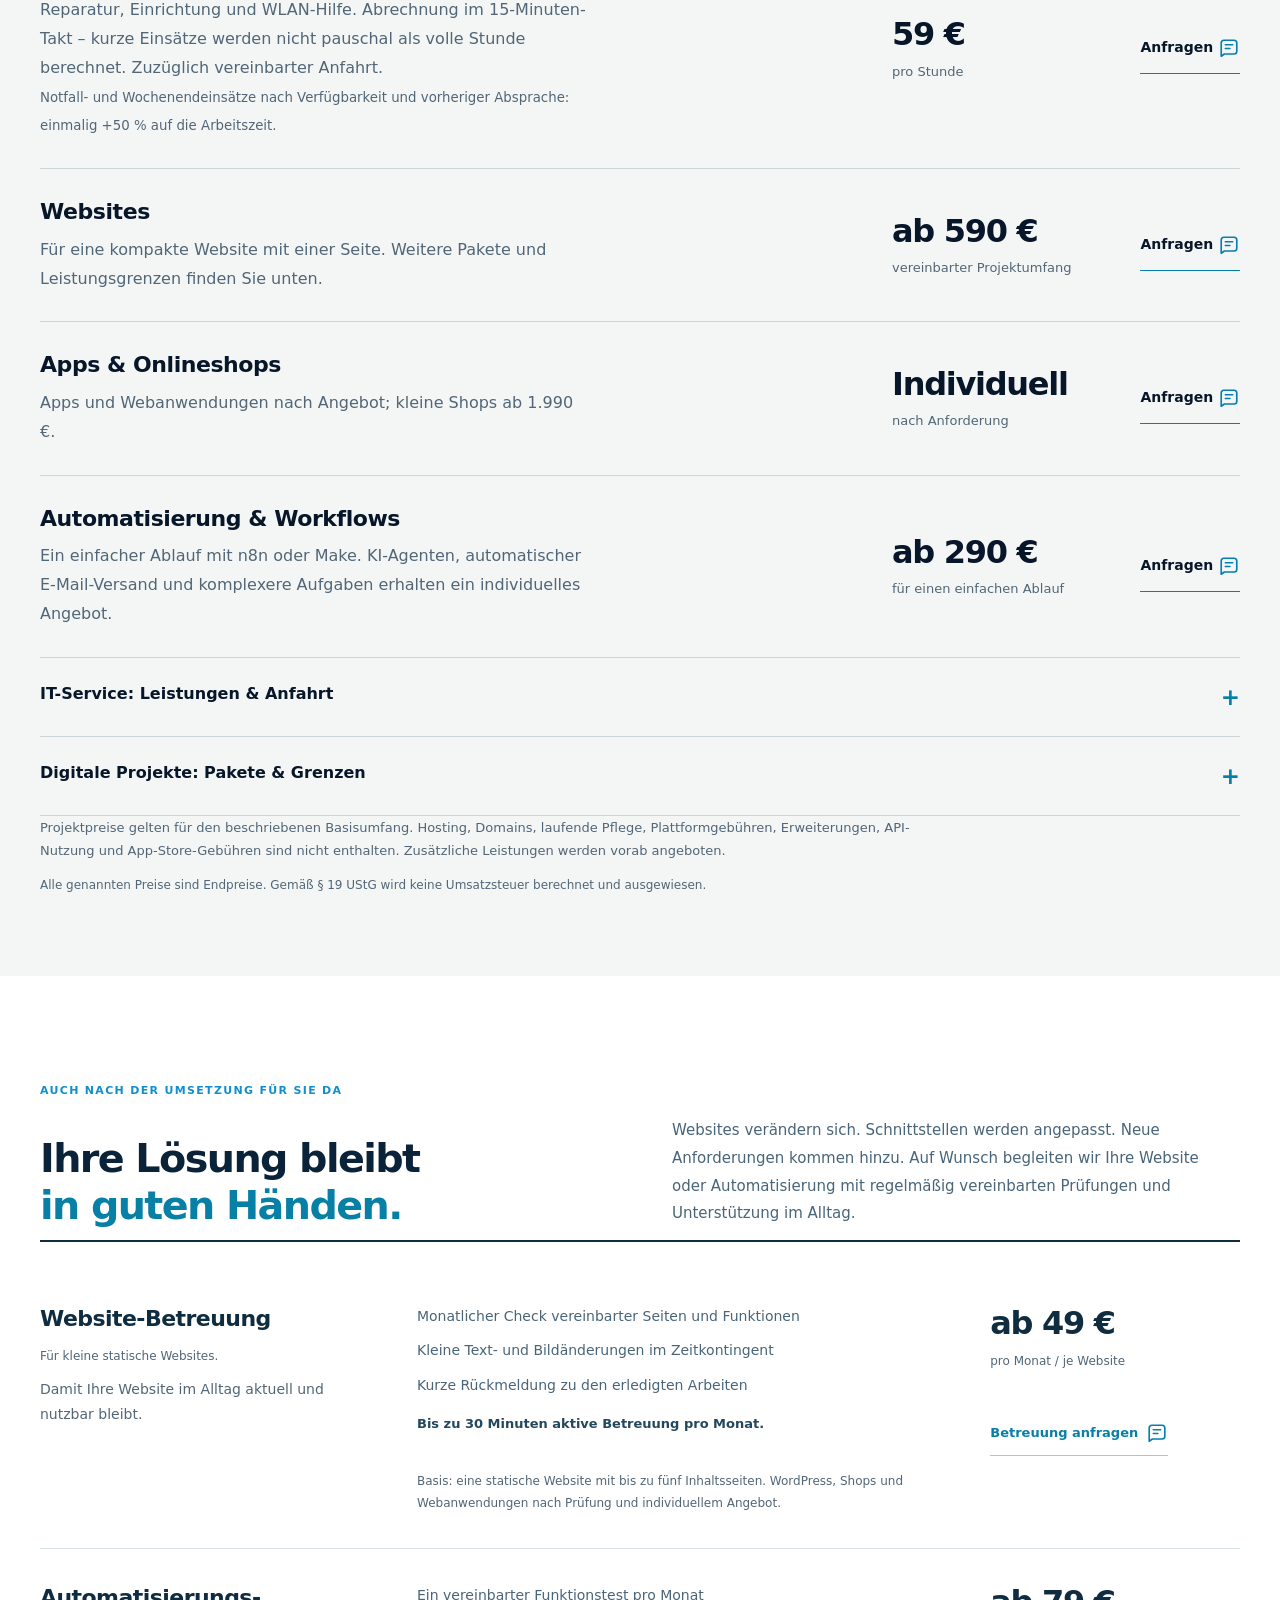
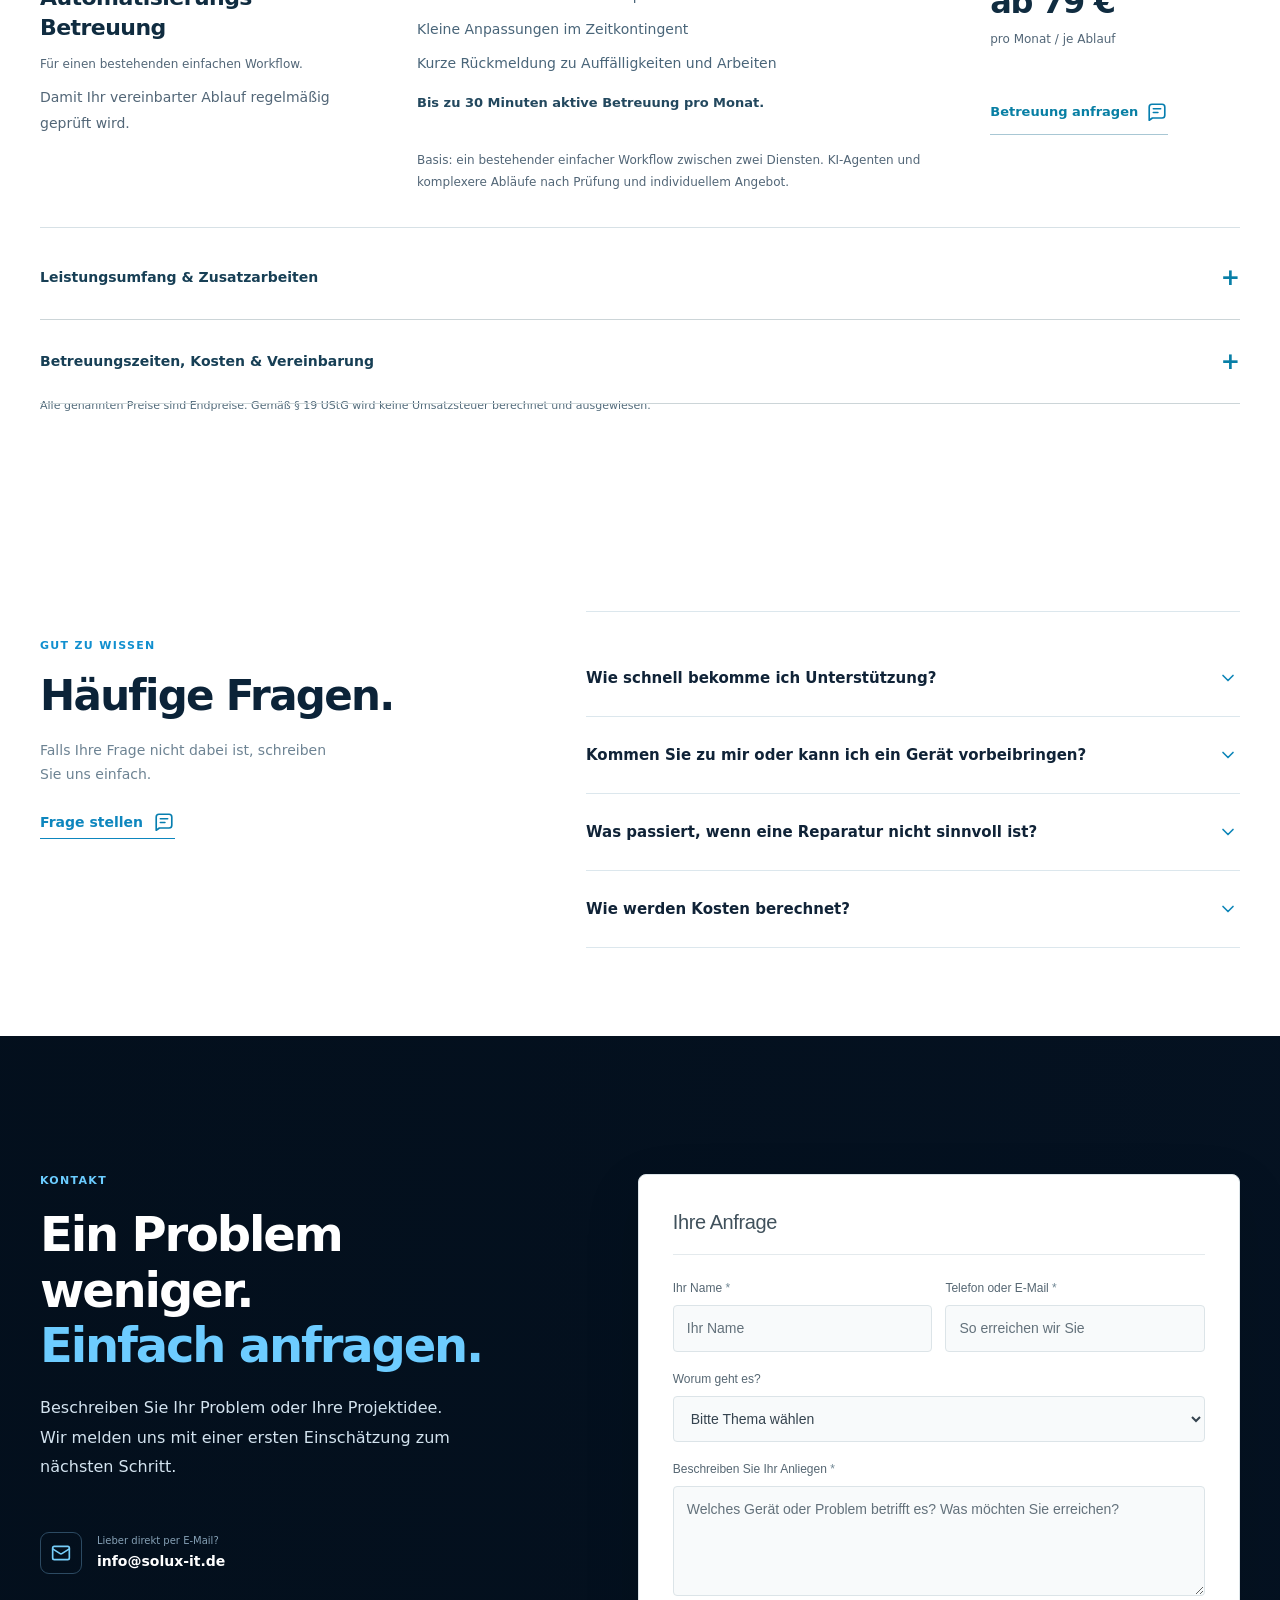
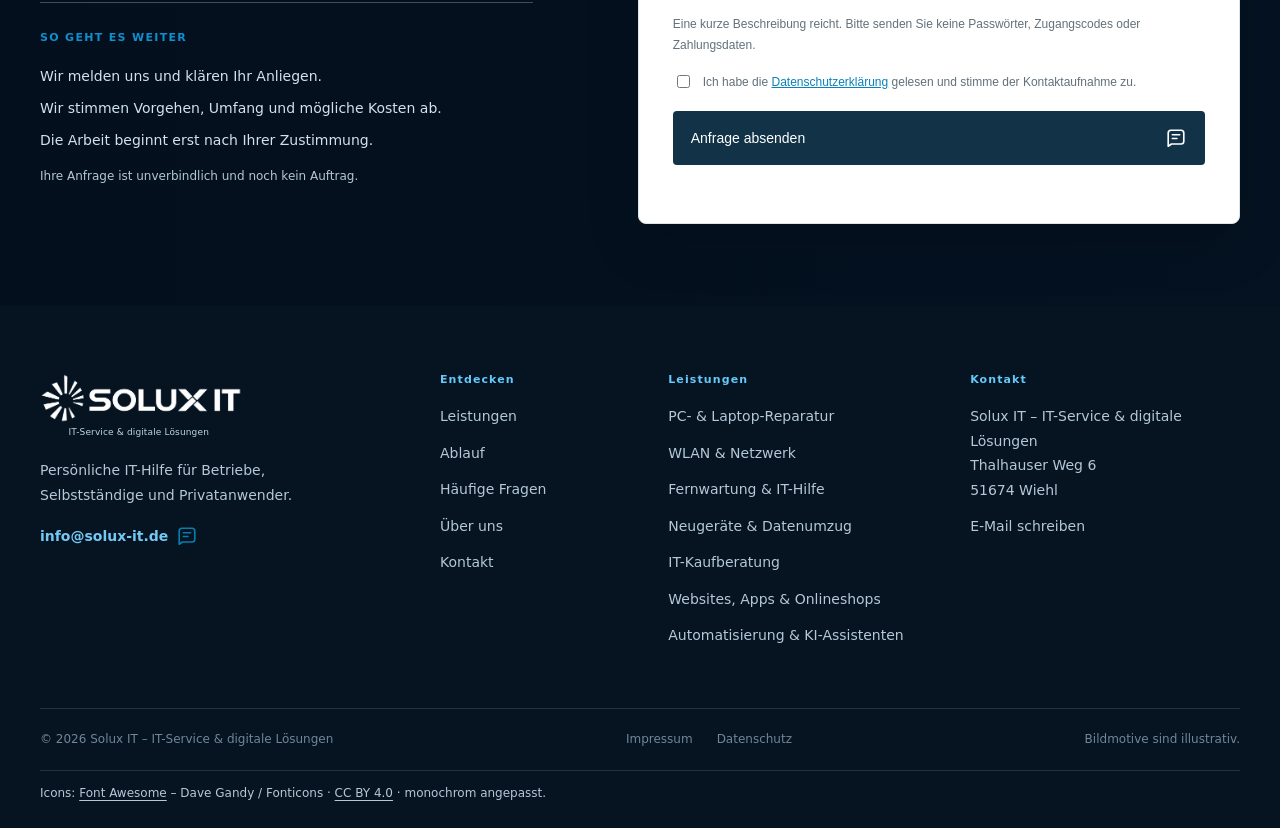
==== commit 7153417d: "Platziere Untertitel rechts neben dem Markensymbol direkt buendig unter SOLUX IT" ====
--- a/index.html
+++ b/index.html
@@ -34,7 +34,7 @@
     <link rel="icon" href="favicon.ico?v=20261023" sizes="16x16 32x32 48x48 64x64">
     <link rel="apple-touch-icon" href="solux-touch-icon-20261023.png" sizes="180x180">
 
-    <link href="style.css?v=20261024-logo-centered" rel="stylesheet" />
+    <link href="style.css?v=20261024-brand-subline" rel="stylesheet" />
   
 <script src="language.js?v=20261020-zuschlag-hinweis" defer></script>
 
--- a/style.css
+++ b/style.css
@@ -3063,9 +3063,9 @@
 
 
 /* SOLUX IT: approved ray symbol and custom X wordmark, 2026-10-23. */
-.brand.site-brand{display:inline-flex;flex-direction:column;align-items:center;justify-content:center;gap:4px;flex-shrink:0;line-height:1;text-decoration:none;white-space:normal;text-align:center}
+.brand.site-brand{display:inline-flex;flex-direction:column;align-items:flex-start;justify-content:center;gap:3px;flex-shrink:0;line-height:1;text-decoration:none;white-space:normal}
 .site-brand .site-brand-image{display:block;width:184px;height:auto;max-width:100%;aspect-ratio:983/242;object-fit:contain;flex:none;filter:none}
-.site-brand .site-brand-caption{display:block;width:100%;text-align:center;font-size:9.5px;line-height:1.35;font-weight:500;letter-spacing:0.04em;color:#39798e;white-space:nowrap}
+.site-brand .site-brand-caption{display:block;margin-left:14.14%;font-size:9px;line-height:1.35;font-weight:500;letter-spacing:0.015em;color:#39798e;white-space:nowrap}
 .brand-light.site-brand .site-brand-image{filter:brightness(0) invert(1)}
 .brand-light.site-brand .site-brand-caption{color:#bbd7e3}
 .site-header .site-brand{padding:0;background:none;border:0;border-radius:0}
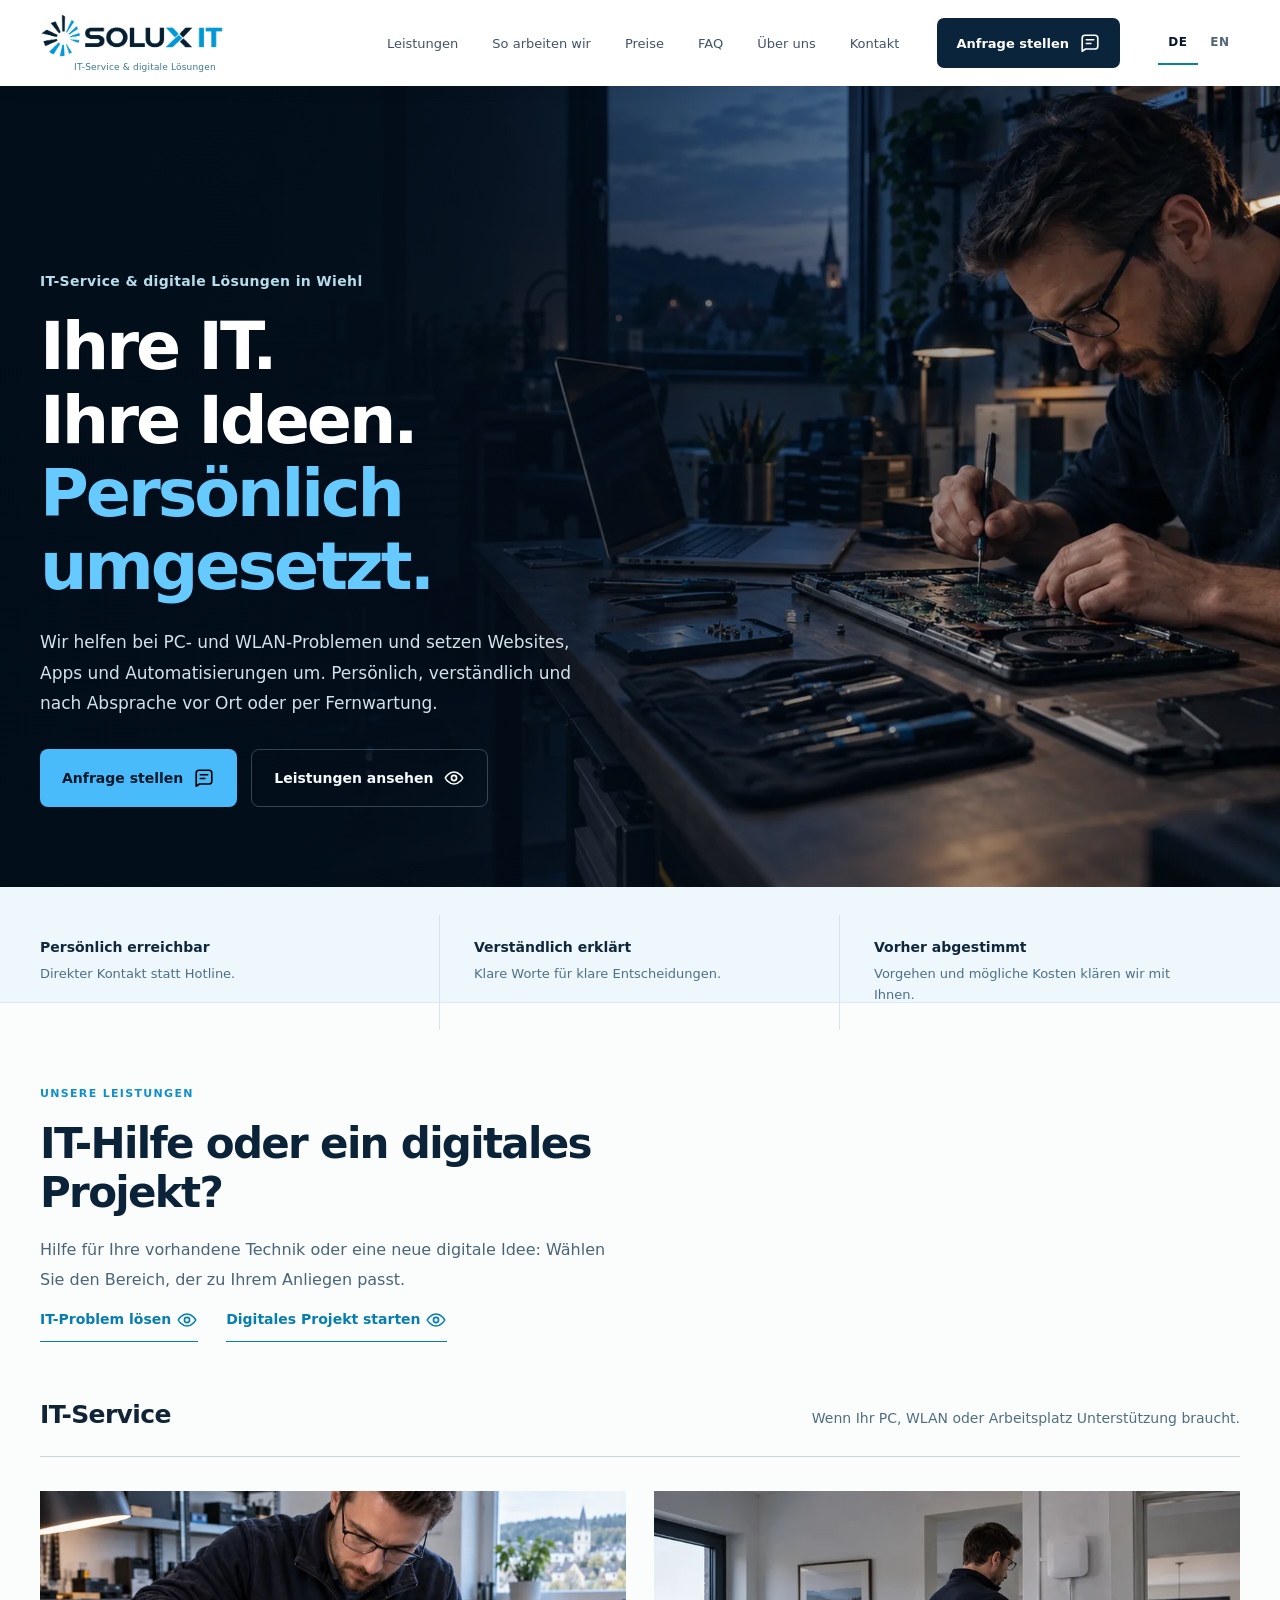
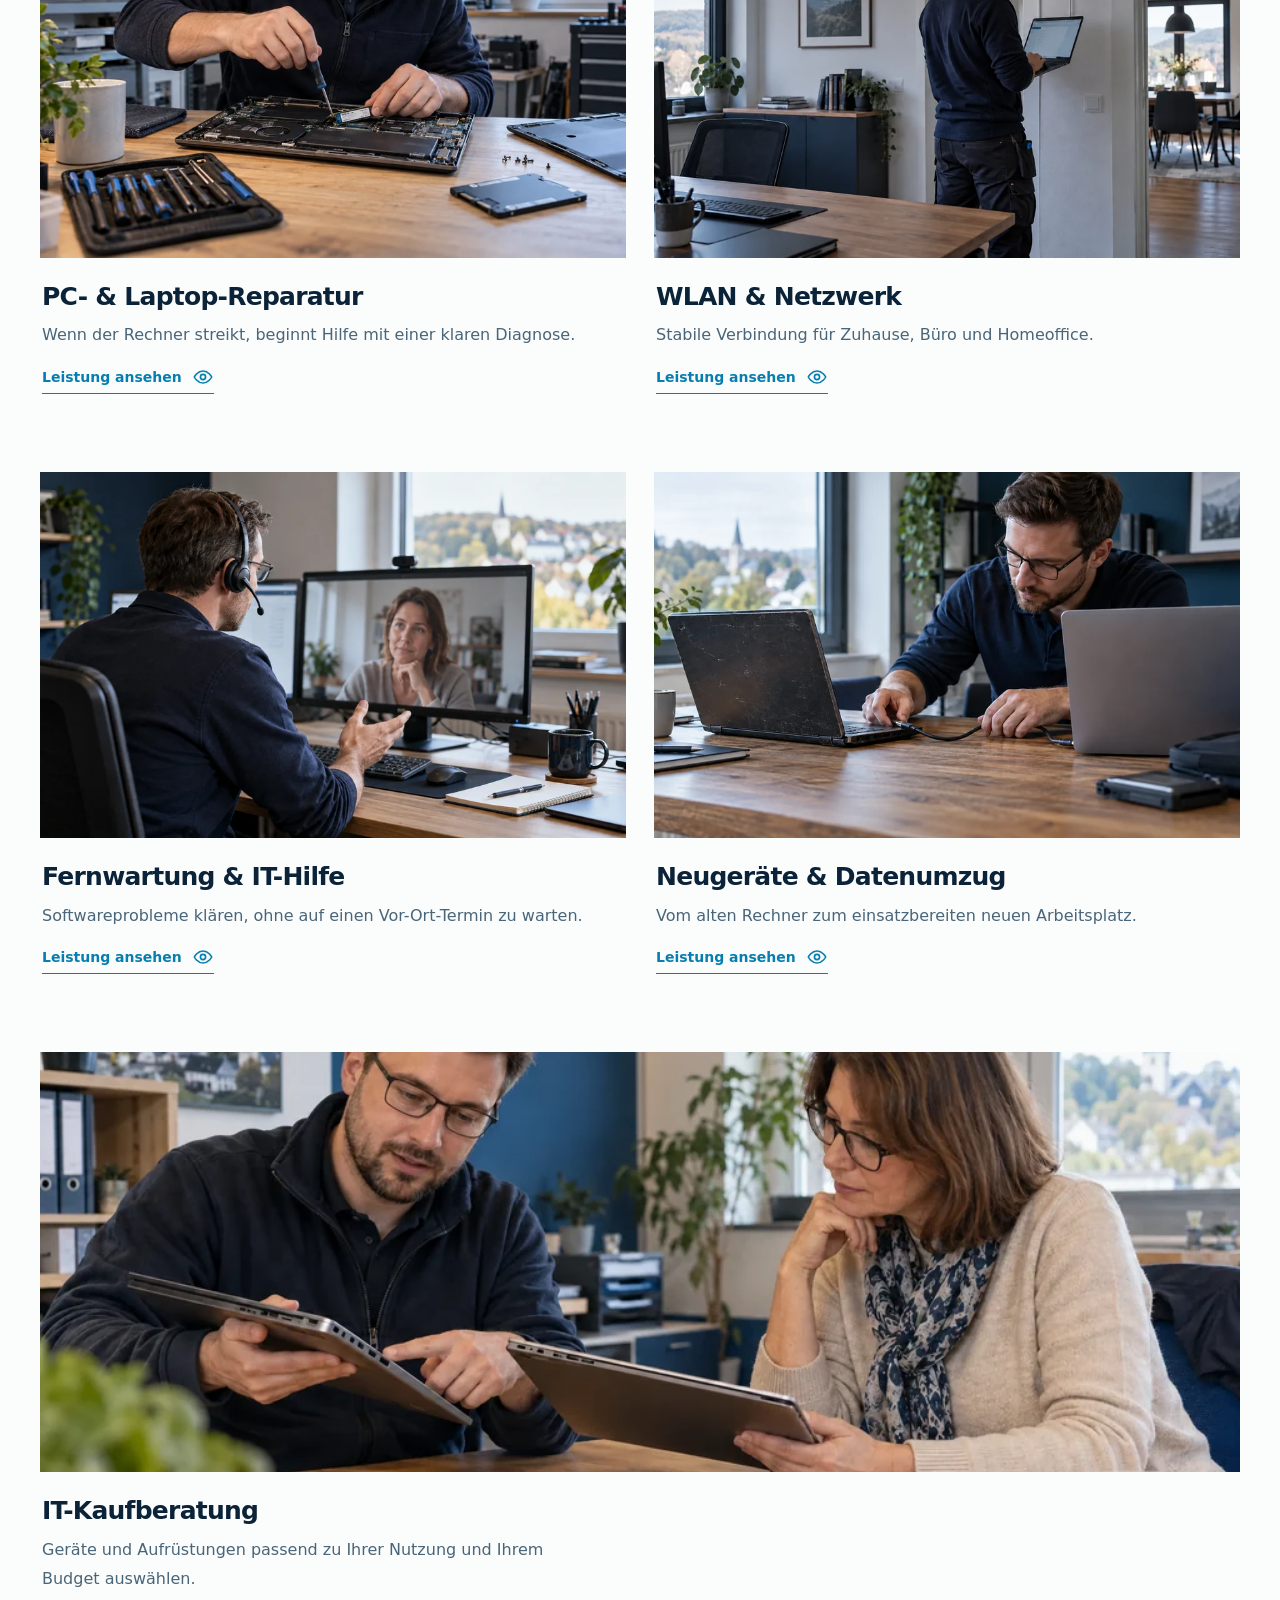
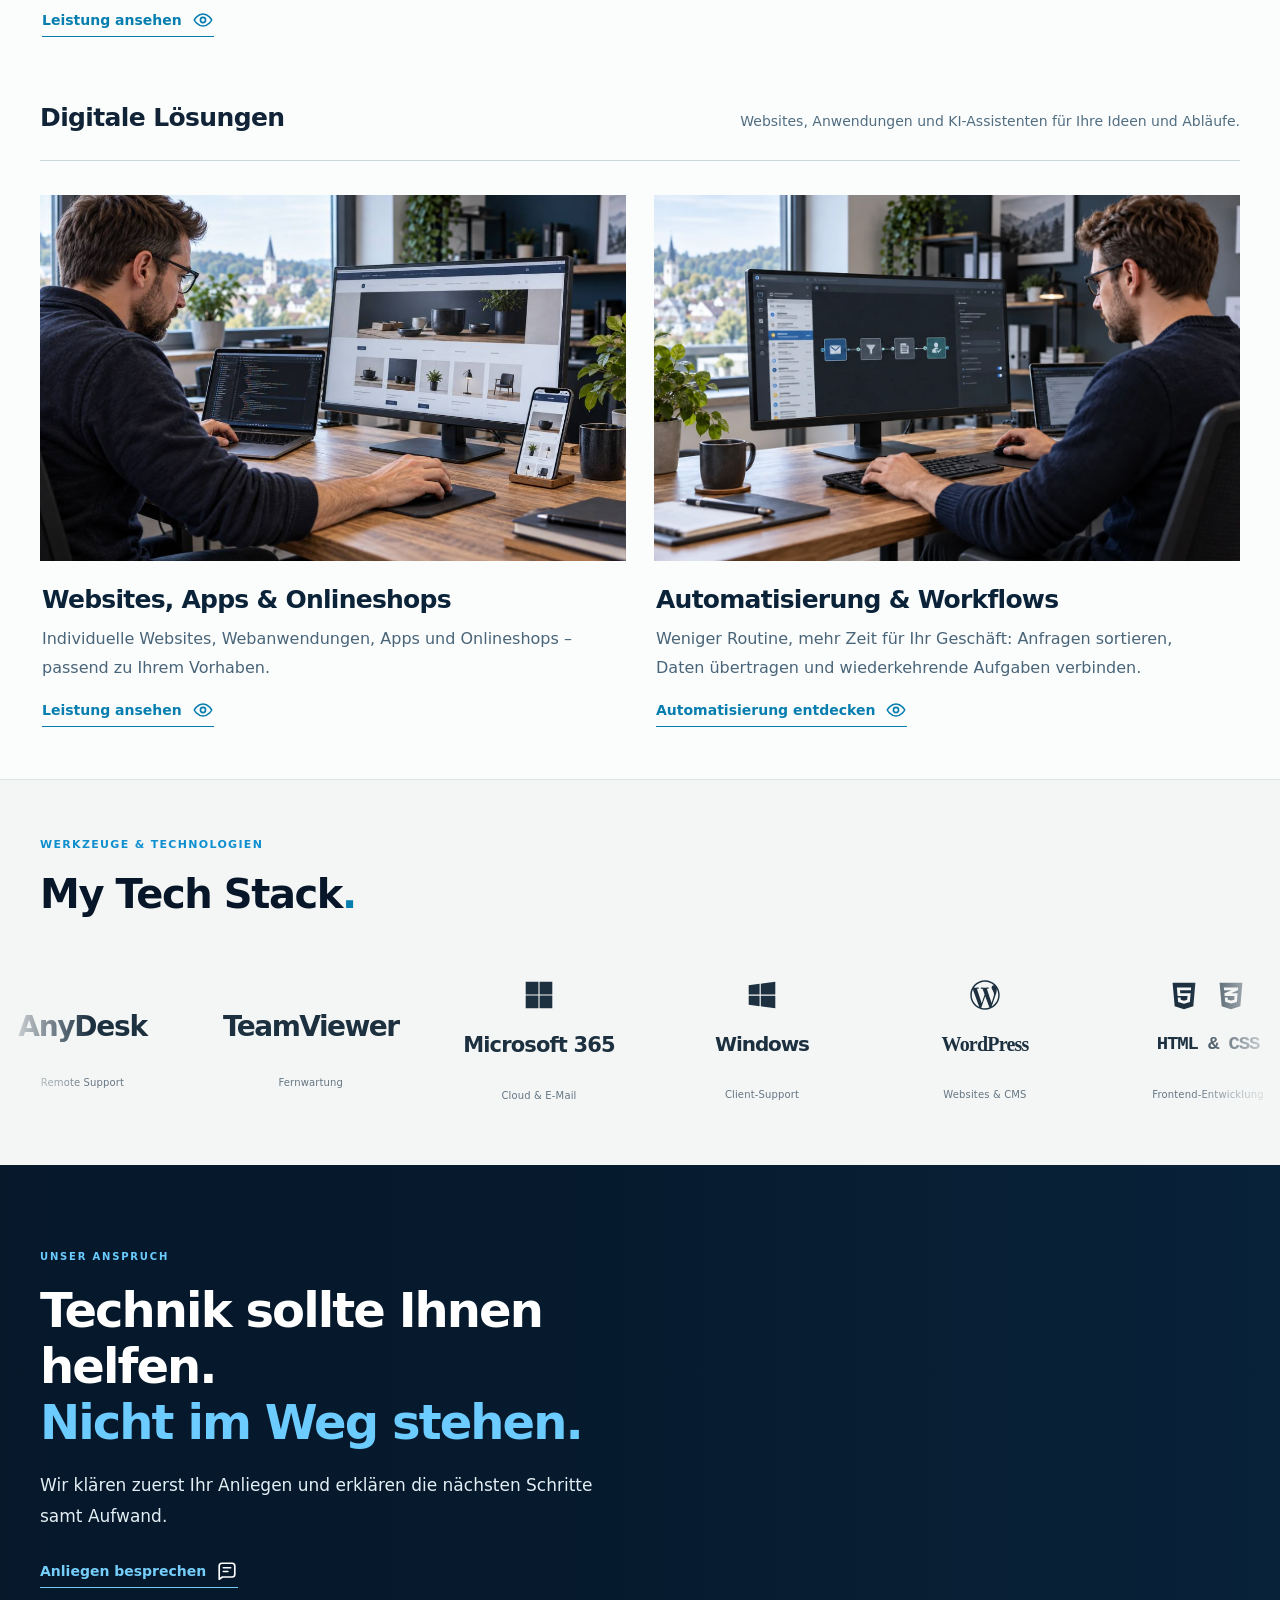
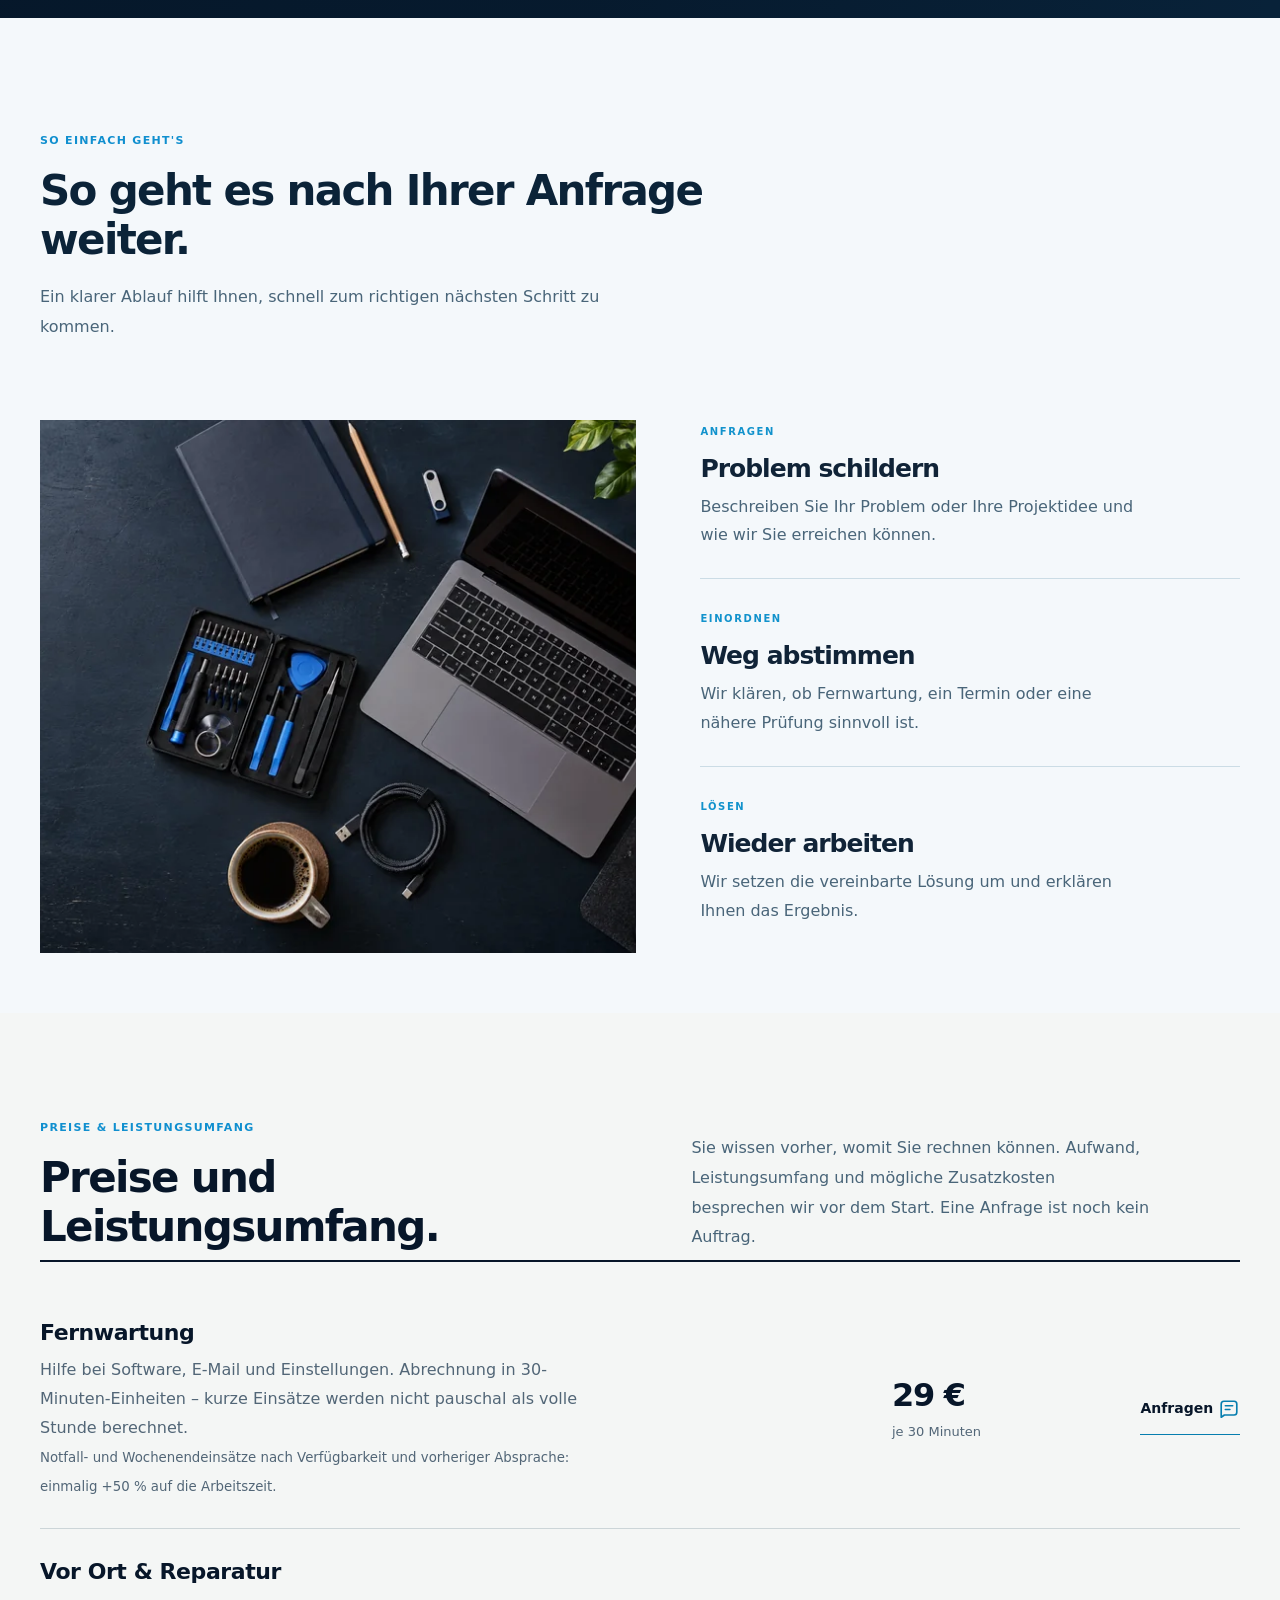
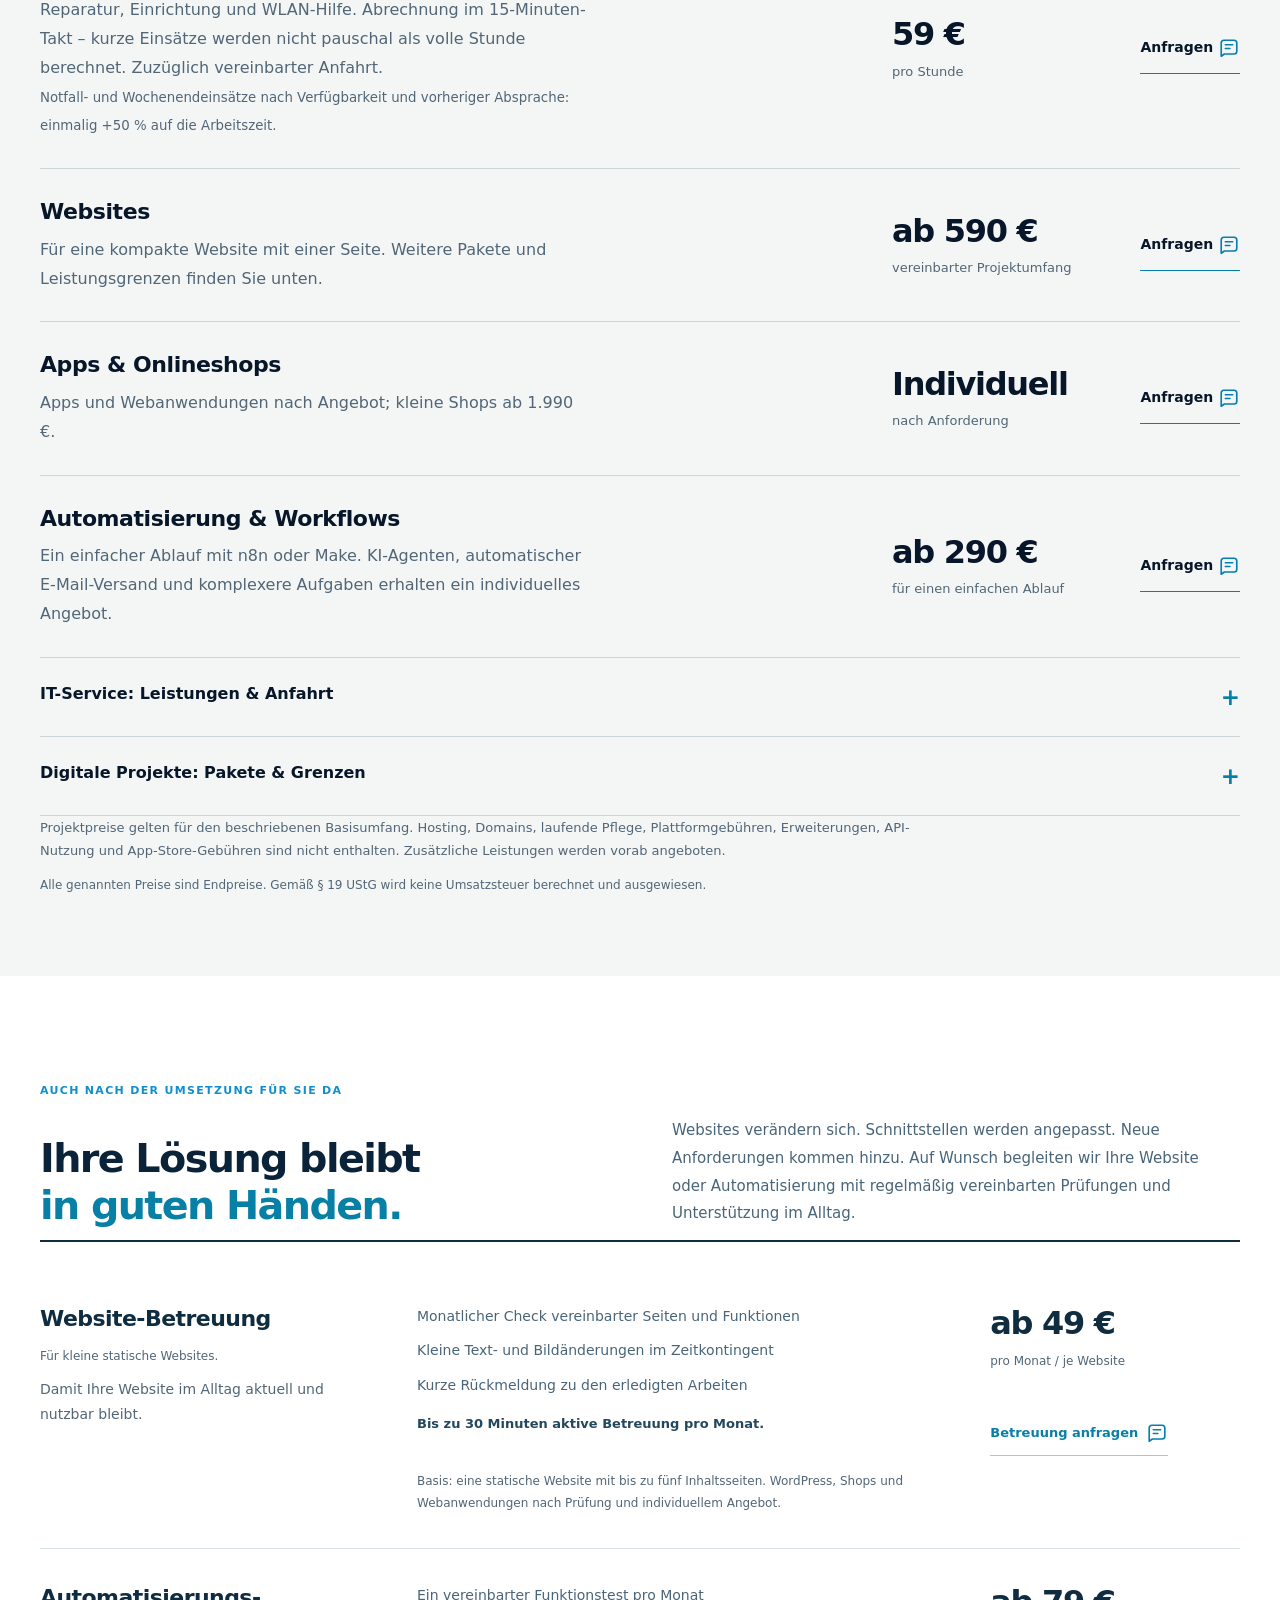
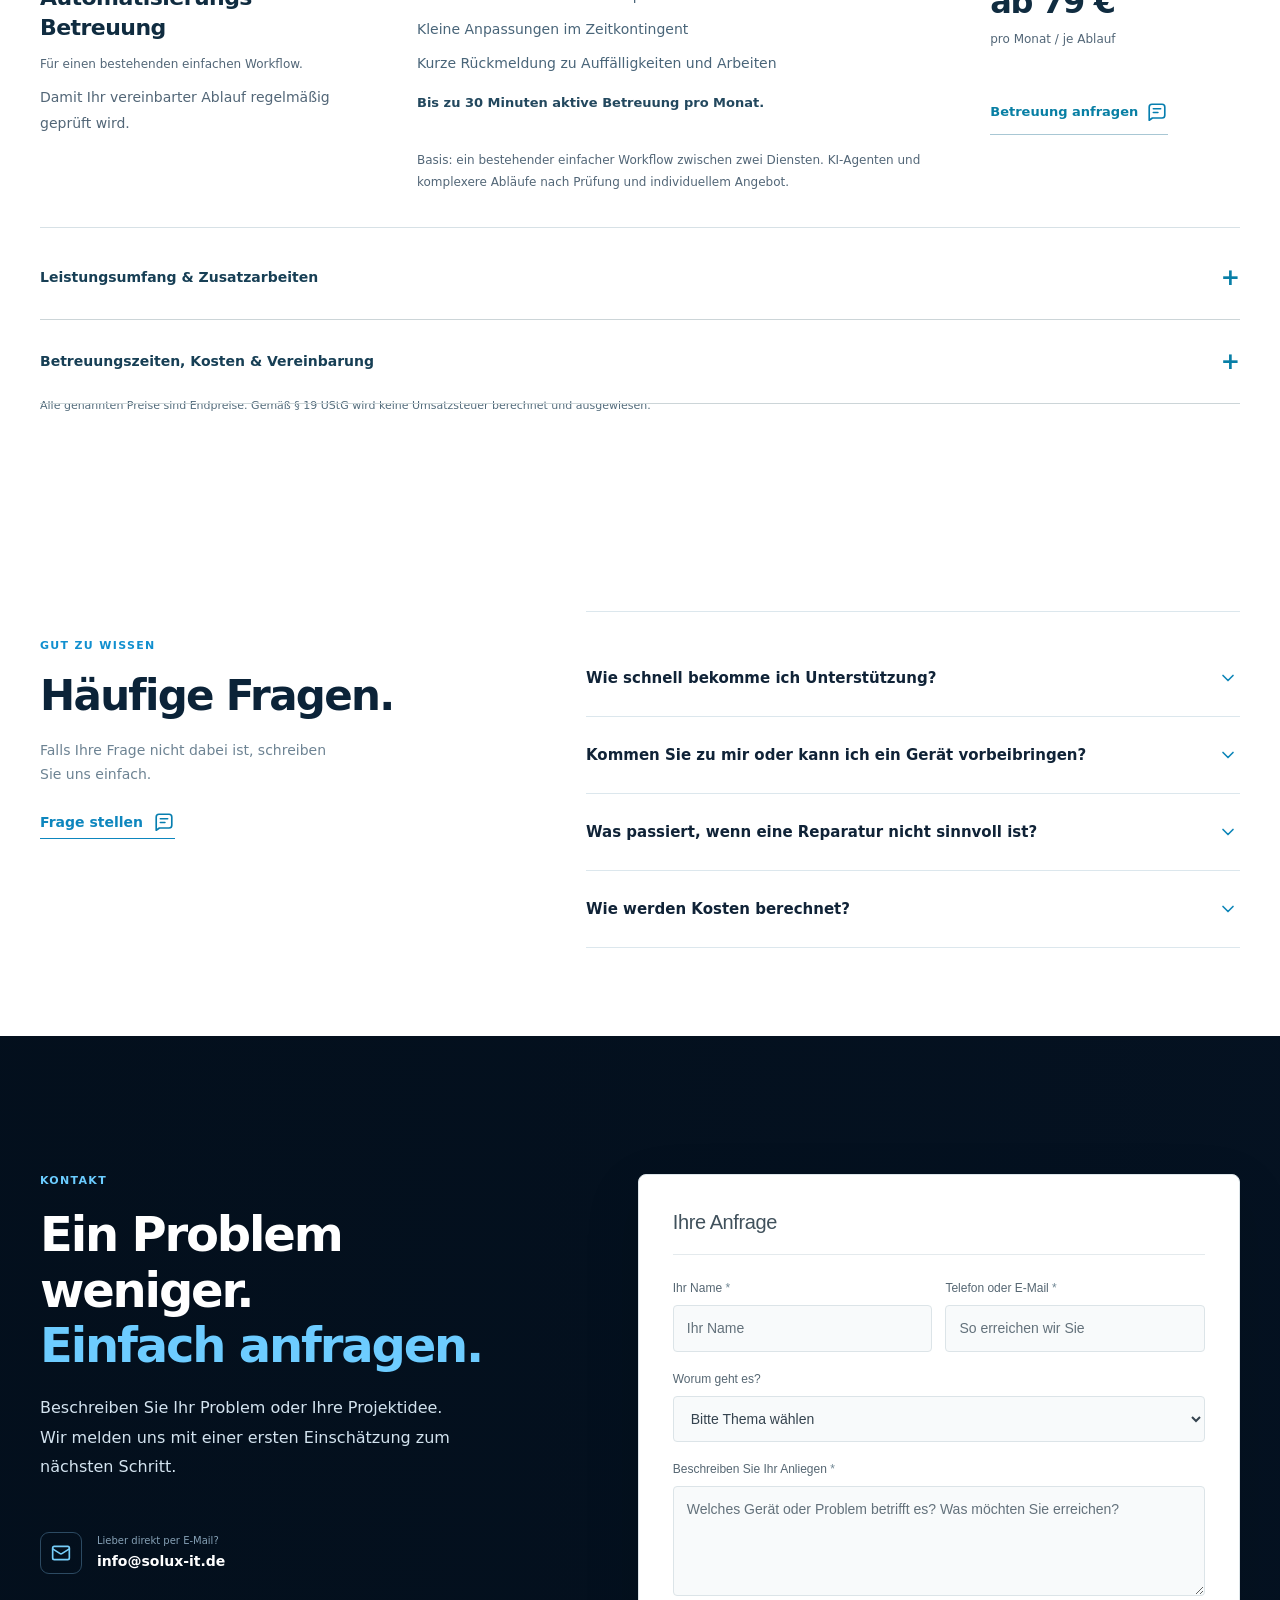
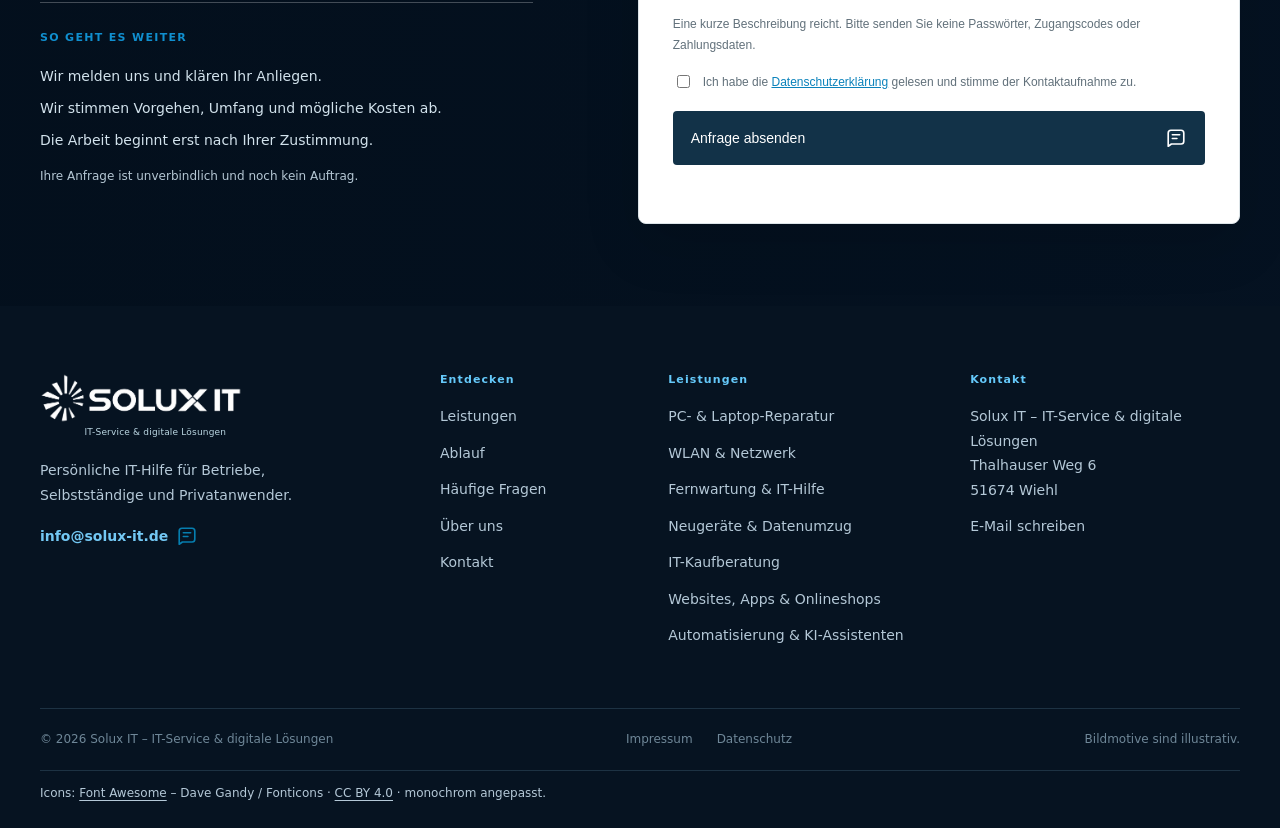
==== commit f9424ef3: "Perfektioniere Subline: Zentriert direkt im Raum unter SOLUX IT, frei vom Strahlensymbol" ====
--- a/index.html
+++ b/index.html
@@ -34,7 +34,7 @@
     <link rel="icon" href="favicon.ico?v=20261023" sizes="16x16 32x32 48x48 64x64">
     <link rel="apple-touch-icon" href="solux-touch-icon-20261023.png" sizes="180x180">
 
-    <link href="style.css?v=20261024-brand-subline" rel="stylesheet" />
+    <link href="style.css?v=20261024-final-subline" rel="stylesheet" />
   
 <script src="language.js?v=20261020-zuschlag-hinweis" defer></script>
 
--- a/style.css
+++ b/style.css
@@ -3065,7 +3065,7 @@
 /* SOLUX IT: approved ray symbol and custom X wordmark, 2026-10-23. */
 .brand.site-brand{display:inline-flex;flex-direction:column;align-items:flex-start;justify-content:center;gap:3px;flex-shrink:0;line-height:1;text-decoration:none;white-space:normal}
 .site-brand .site-brand-image{display:block;width:184px;height:auto;max-width:100%;aspect-ratio:983/242;object-fit:contain;flex:none;filter:none}
-.site-brand .site-brand-caption{display:block;margin-left:14.14%;font-size:9px;line-height:1.35;font-weight:500;letter-spacing:0.015em;color:#39798e;white-space:nowrap}
+.site-brand .site-brand-caption{display:block;margin-left:14.14%;width:85.86%;text-align:center;font-size:9px;line-height:1.35;font-weight:500;letter-spacing:0.02em;color:#39798e;white-space:nowrap}
 .brand-light.site-brand .site-brand-image{filter:brightness(0) invert(1)}
 .brand-light.site-brand .site-brand-caption{color:#bbd7e3}
 .site-header .site-brand{padding:0;background:none;border:0;border-radius:0}
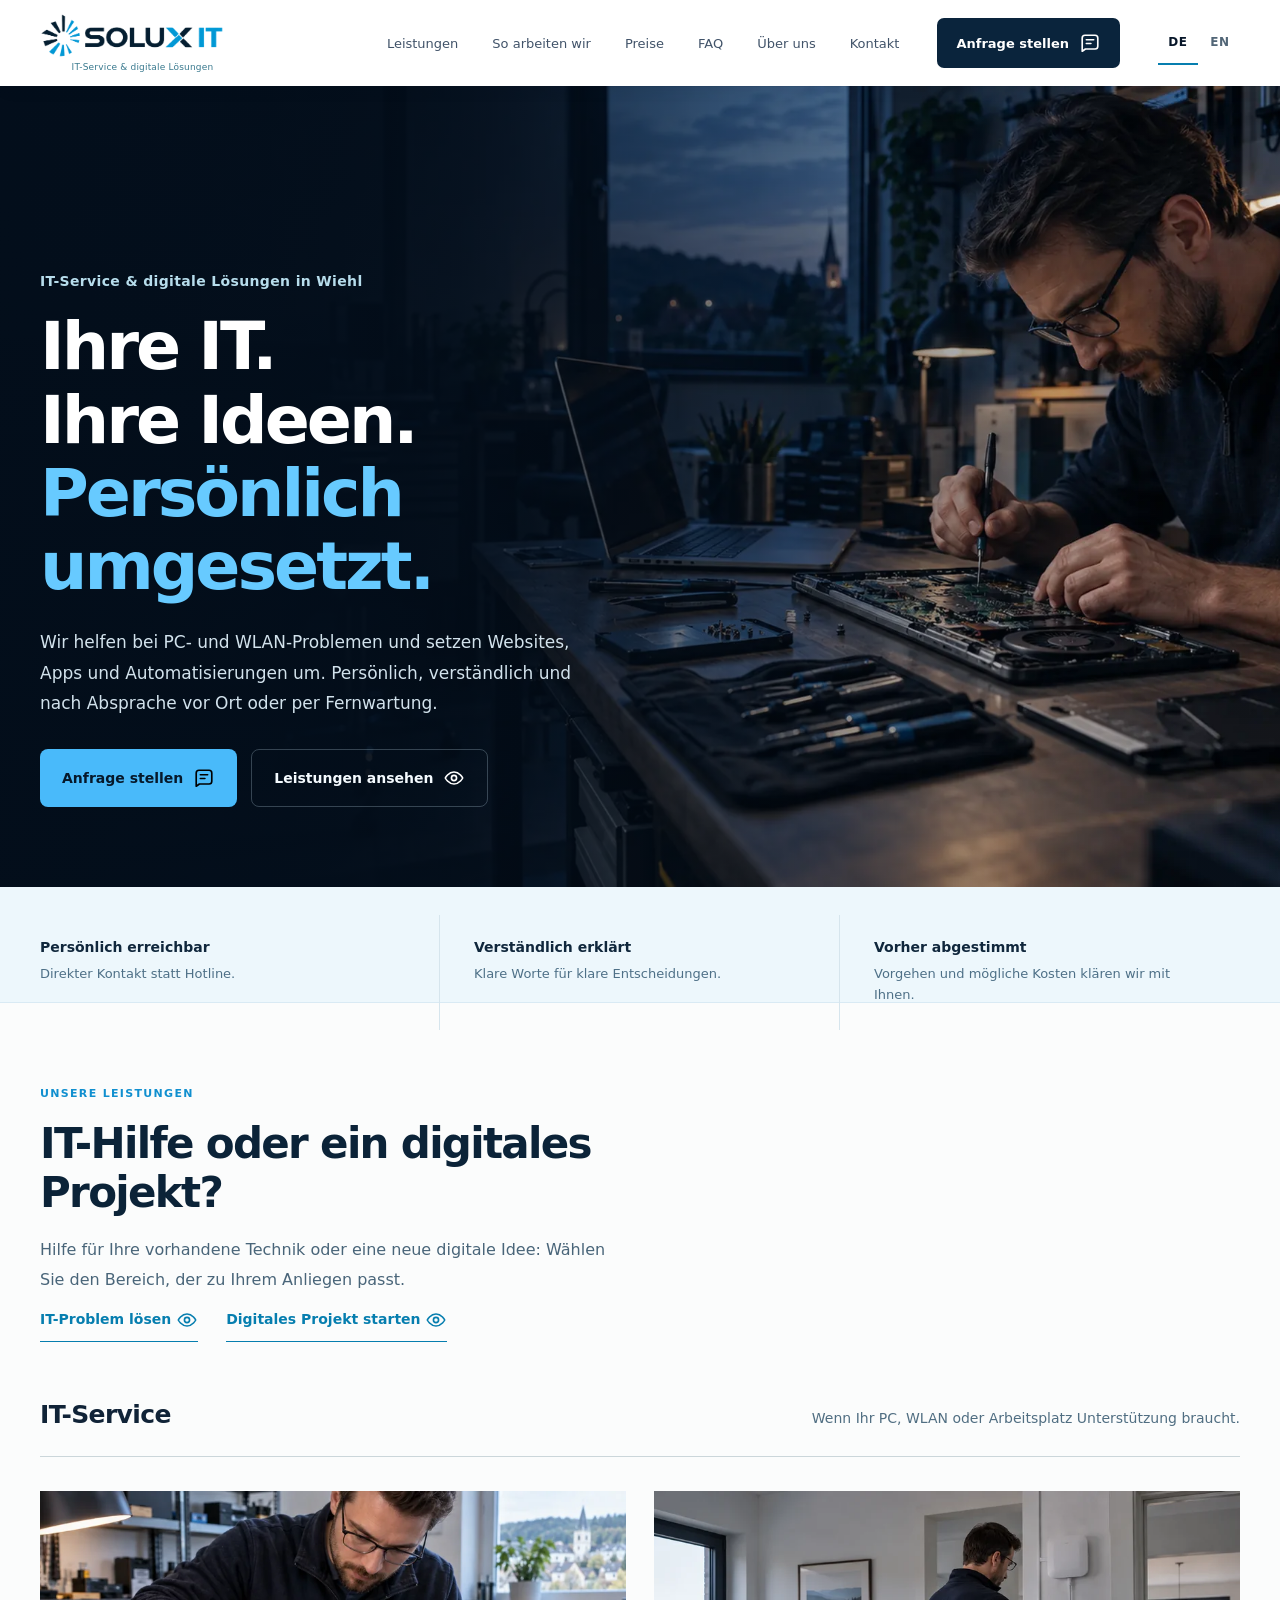
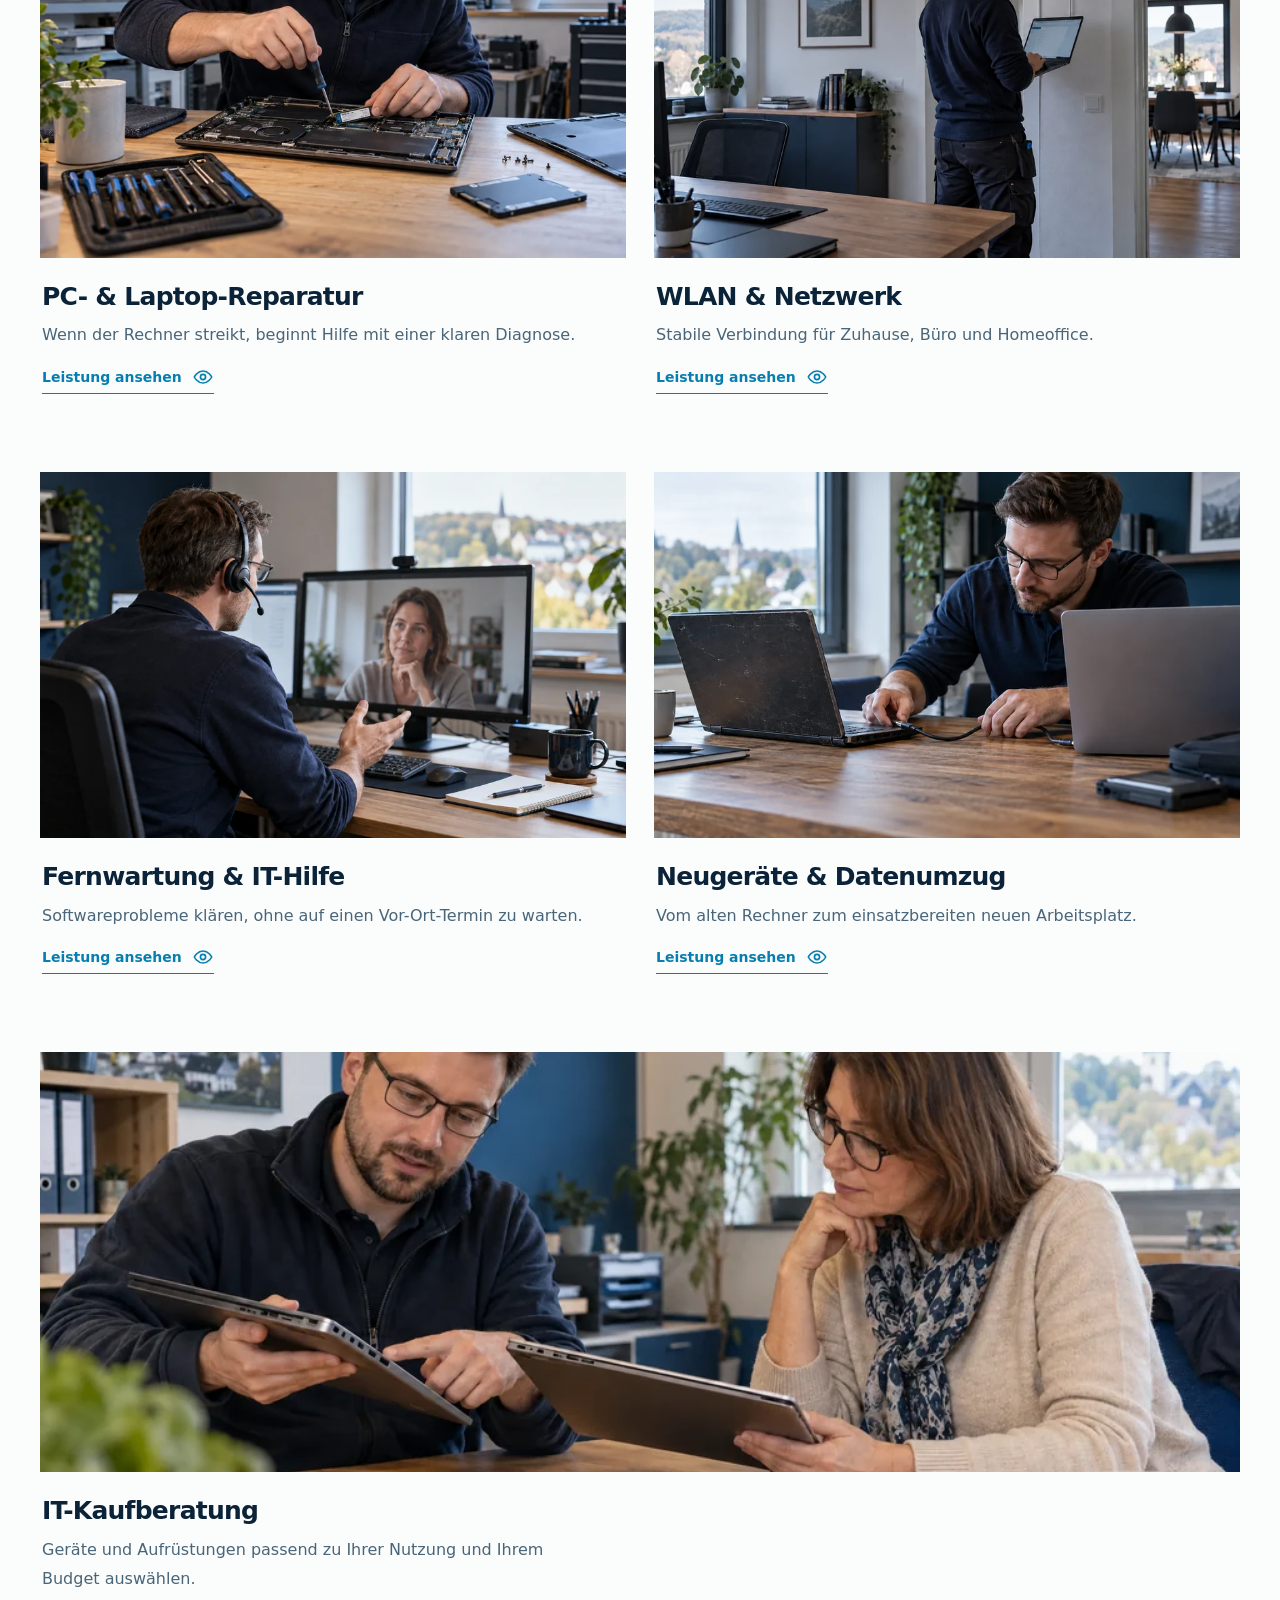
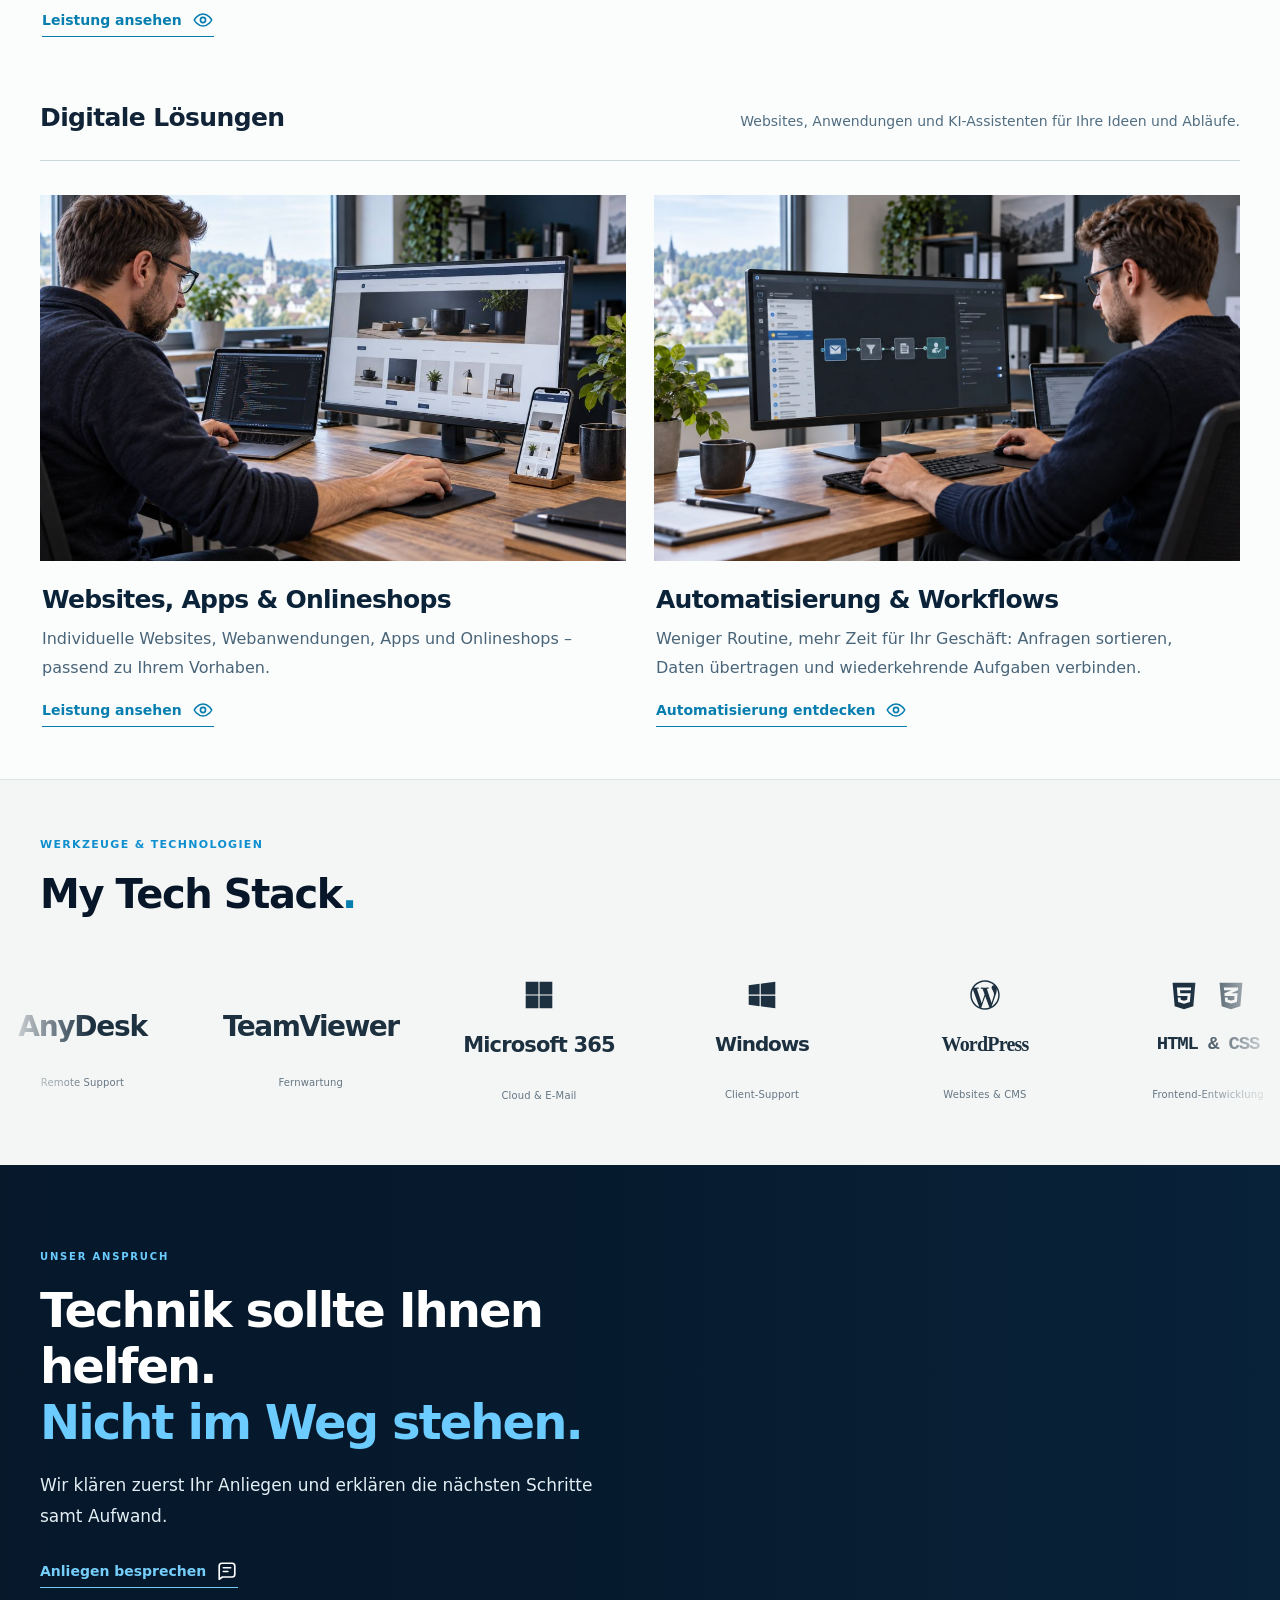
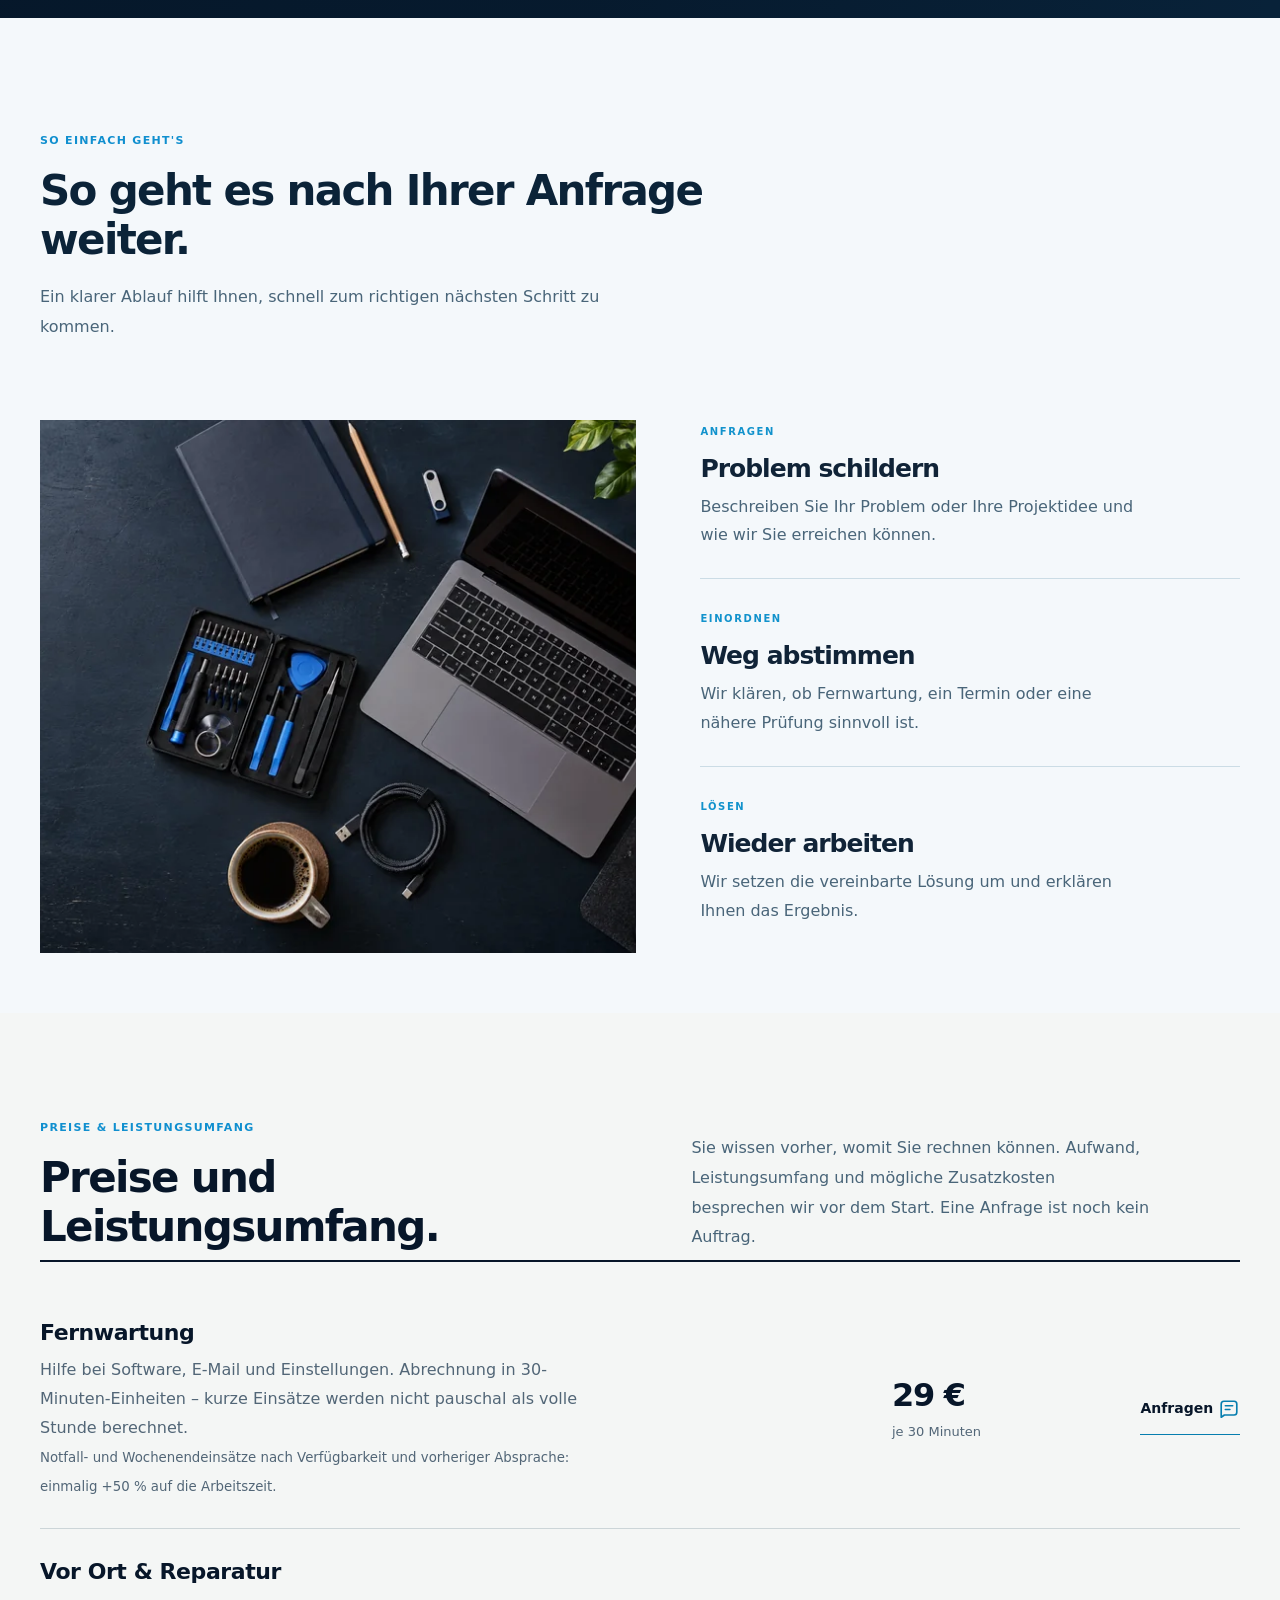
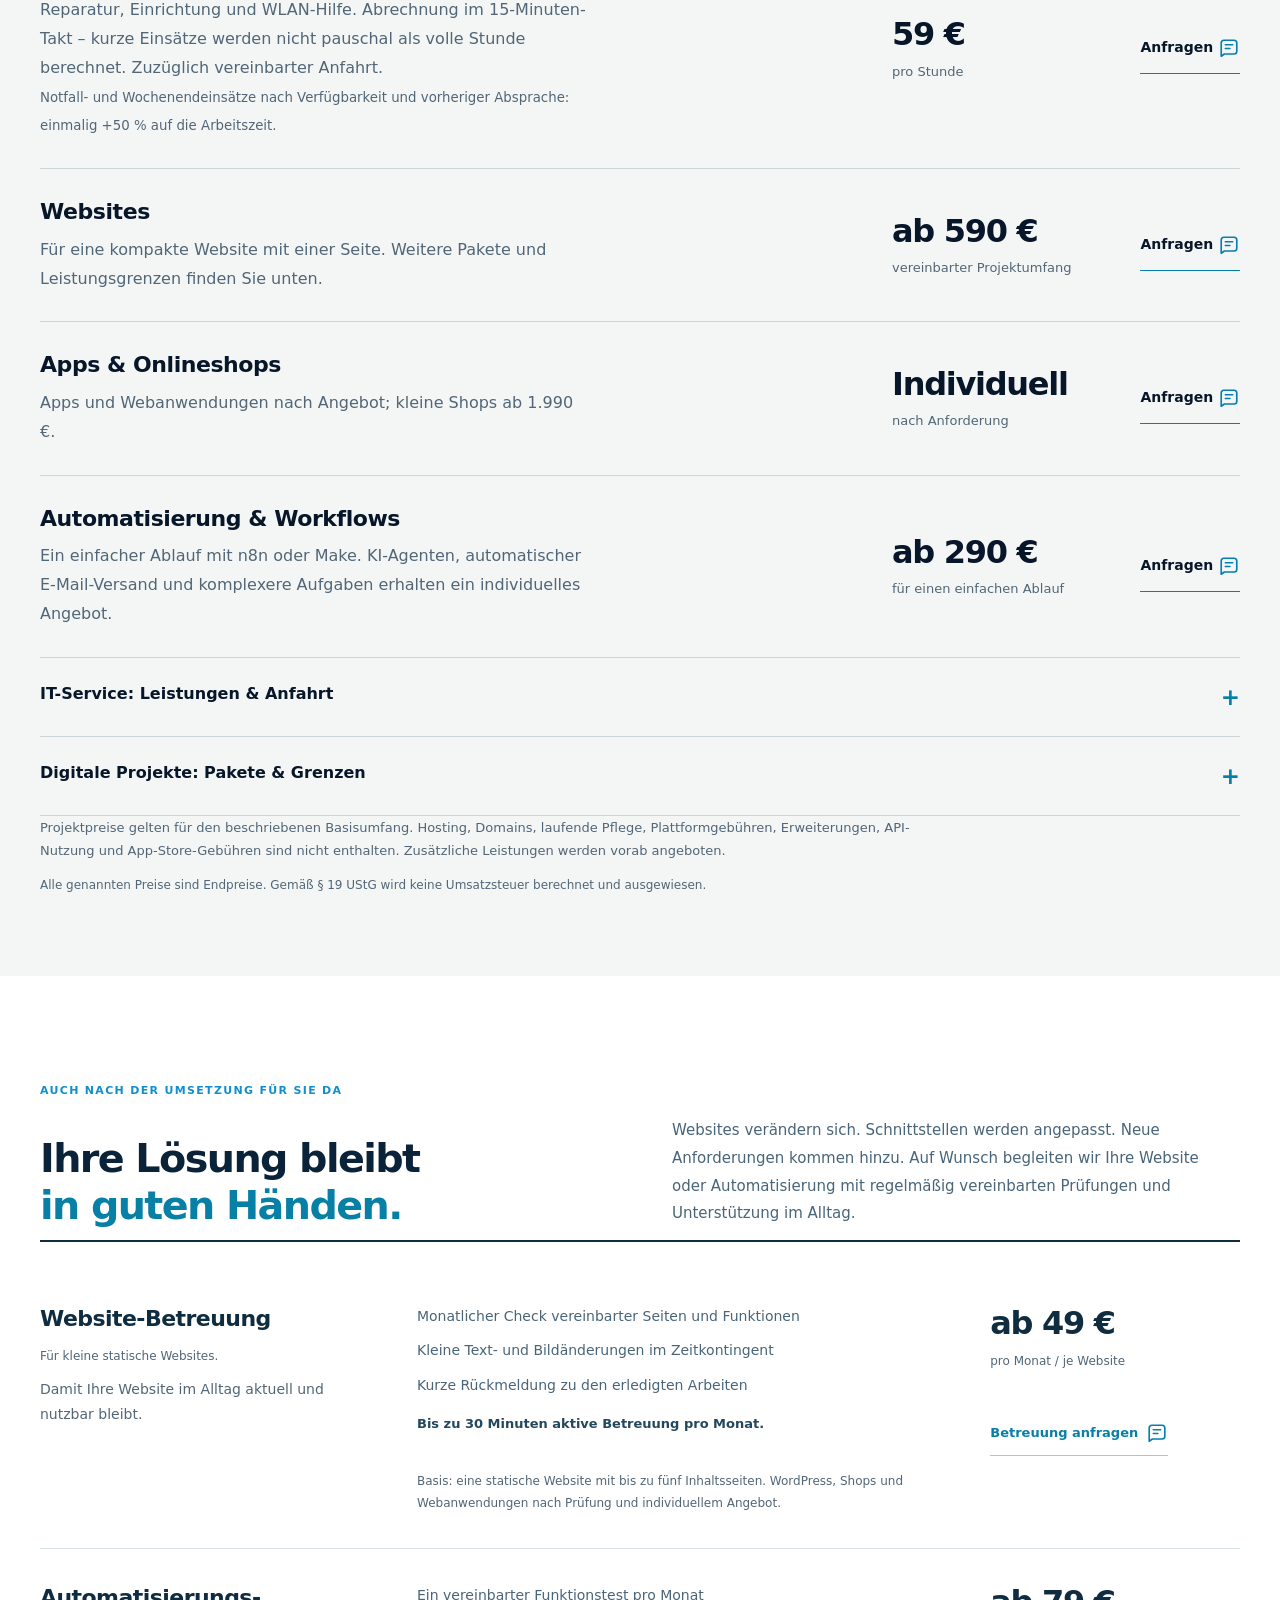
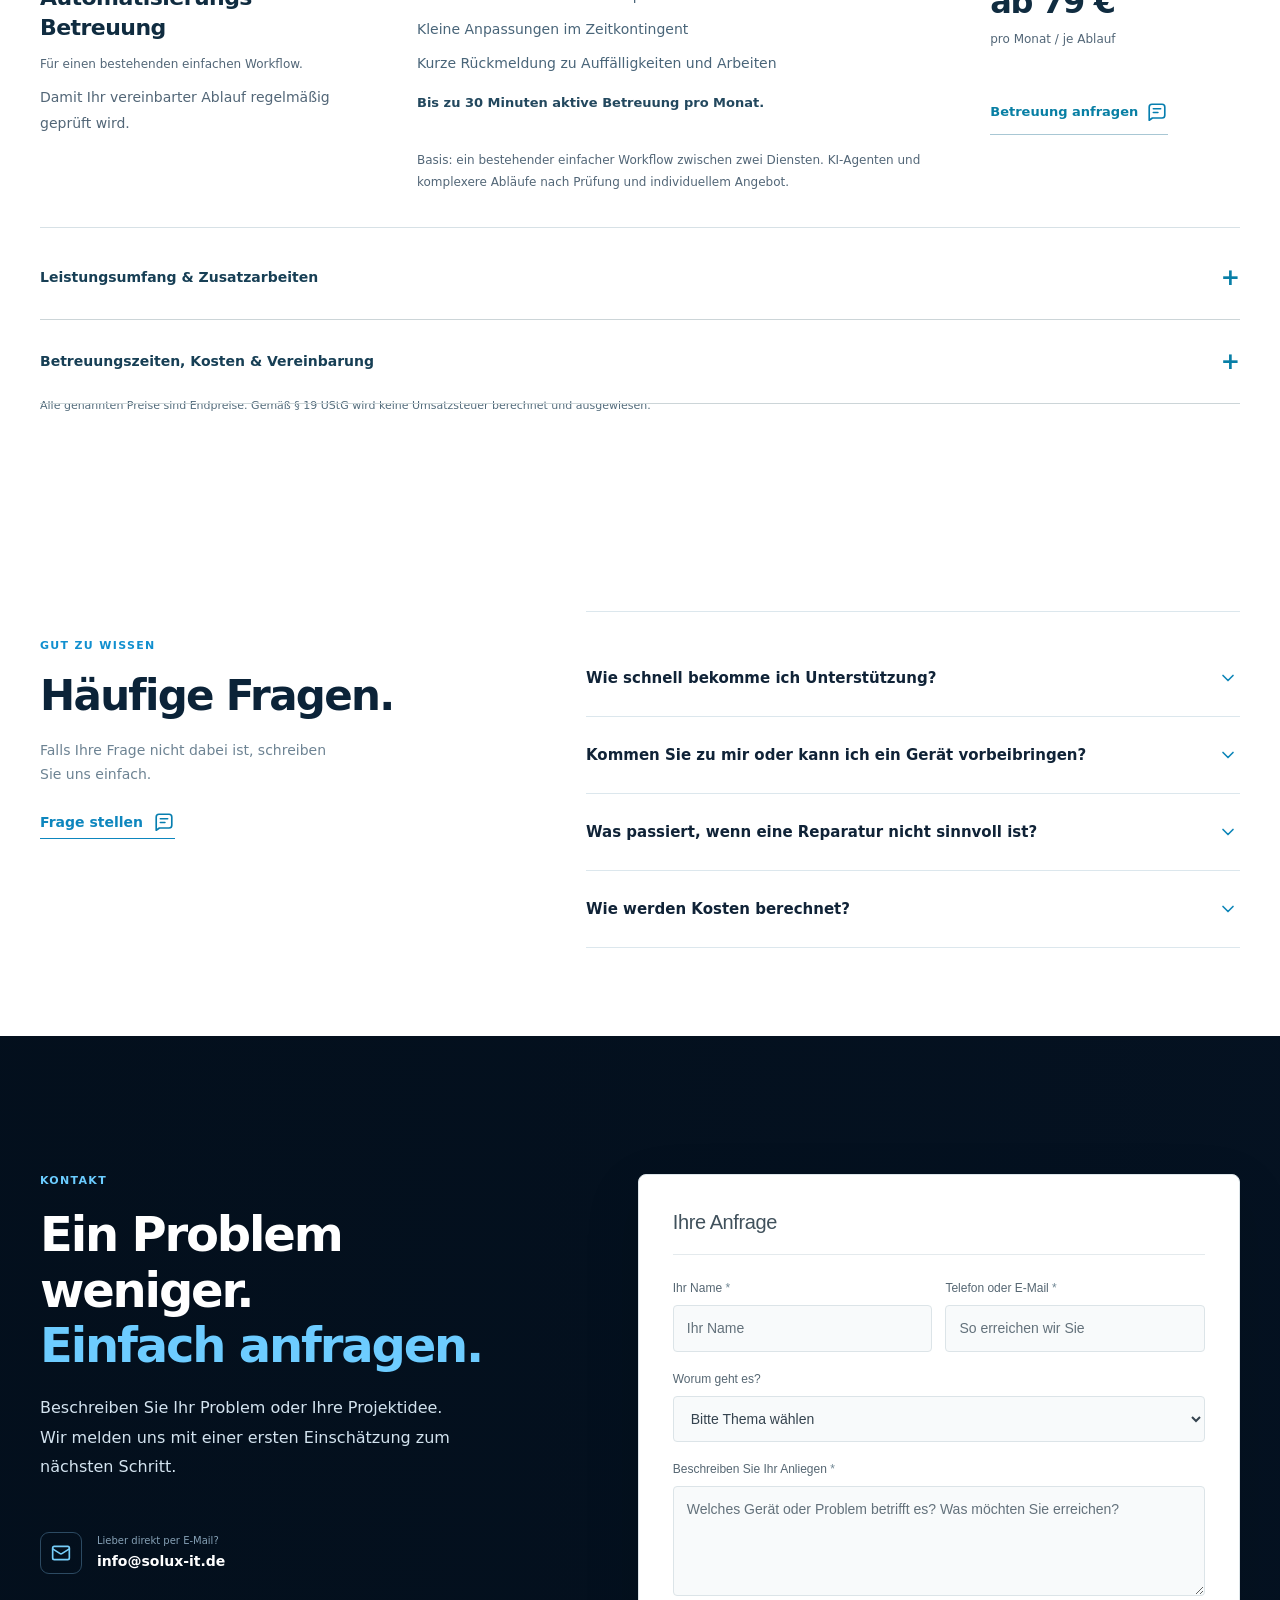
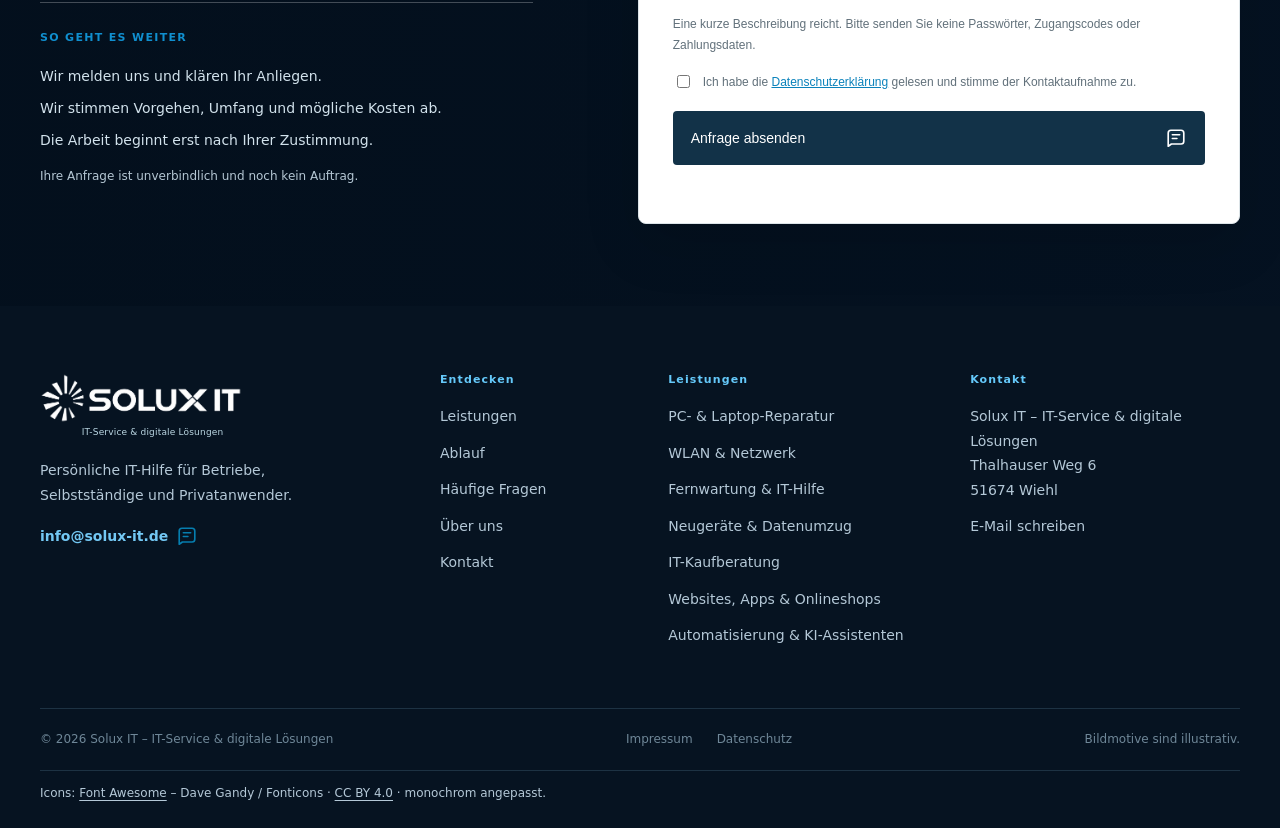
==== commit b9dd80b4: "Exakte Zentrierung der Subline direkt unter SOLUX IT (0px Versatz)" ====
--- a/index.html
+++ b/index.html
@@ -34,7 +34,7 @@
     <link rel="icon" href="favicon.ico?v=20261023" sizes="16x16 32x32 48x48 64x64">
     <link rel="apple-touch-icon" href="solux-touch-icon-20261023.png" sizes="180x180">
 
-    <link href="style.css?v=20261024-final-subline" rel="stylesheet" />
+    <link href="style.css?v=20261024-perfect-center" rel="stylesheet" />
   
 <script src="language.js?v=20261020-zuschlag-hinweis" defer></script>
 
--- a/style.css
+++ b/style.css
@@ -3063,16 +3063,14 @@
 
 
 /* SOLUX IT: approved ray symbol and custom X wordmark, 2026-10-23. */
-.brand.site-brand{display:inline-flex;flex-direction:column;align-items:flex-start;justify-content:center;gap:3px;flex-shrink:0;line-height:1;text-decoration:none;white-space:normal}
-.site-brand .site-brand-image{display:block;width:184px;height:auto;max-width:100%;aspect-ratio:983/242;object-fit:contain;flex:none;filter:none}
-.site-brand .site-brand-caption{display:block;margin-left:14.14%;width:85.86%;text-align:center;font-size:9px;line-height:1.35;font-weight:500;letter-spacing:0.02em;color:#39798e;white-space:nowrap}
+.brand.site-brand{display:inline-flex;flex-direction:column;align-items:flex-start;justify-content:center;gap:3px;flex-shrink:0;width:184px;line-height:1;text-decoration:none;white-space:normal}
+.site-brand .site-brand-image{display:block;width:100%;height:auto;aspect-ratio:983/242;object-fit:contain;flex:none;filter:none}
+.site-brand .site-brand-caption{display:block;width:100%;padding-left:11.4%;box-sizing:border-box;text-align:center;font-size:9px;line-height:1.35;font-weight:500;letter-spacing:0.02em;color:#39798e;white-space:nowrap}
 .brand-light.site-brand .site-brand-image{filter:brightness(0) invert(1)}
 .brand-light.site-brand .site-brand-caption{color:#bbd7e3}
-.site-header .site-brand{padding:0;background:none;border:0;border-radius:0}
-.site-header .site-brand .site-brand-image{width:184px}
-.site-footer .site-brand .site-brand-image,footer .site-brand .site-brand-image{width:202px}
-.error-brand.site-brand{margin:0 0 32px;padding:0;background:none;border-radius:0;color:inherit}
-.error-brand.site-brand .site-brand-image{width:220px}
-@media(max-width:1100px){.site-header .site-brand .site-brand-image{width:165px}.site-header .site-brand .site-brand-caption{font-size:8px}}
-@media(max-width:600px){.site-header .site-brand .site-brand-image{width:157px}.site-header .site-brand .site-brand-caption{font-size:7.6px}}
-@media(max-width:360px){.site-header .site-brand .site-brand-image{width:139px}.site-header .site-brand .site-brand-caption{font-size:7px}}
+.site-header .site-brand{padding:0;background:none;border:0;border-radius:0;width:184px}
+.site-footer .site-brand,footer .site-brand{width:202px}
+.error-brand.site-brand{margin:0 0 32px;padding:0;background:none;border-radius:0;color:inherit;width:220px}
+@media(max-width:1100px){.site-header .site-brand{width:165px}.site-header .site-brand .site-brand-caption{font-size:8px}}
+@media(max-width:600px){.site-header .site-brand{width:157px}.site-header .site-brand .site-brand-caption{font-size:7.6px}}
+@media(max-width:360px){.site-header .site-brand{width:139px}.site-header .site-brand .site-brand-caption{font-size:7px}}
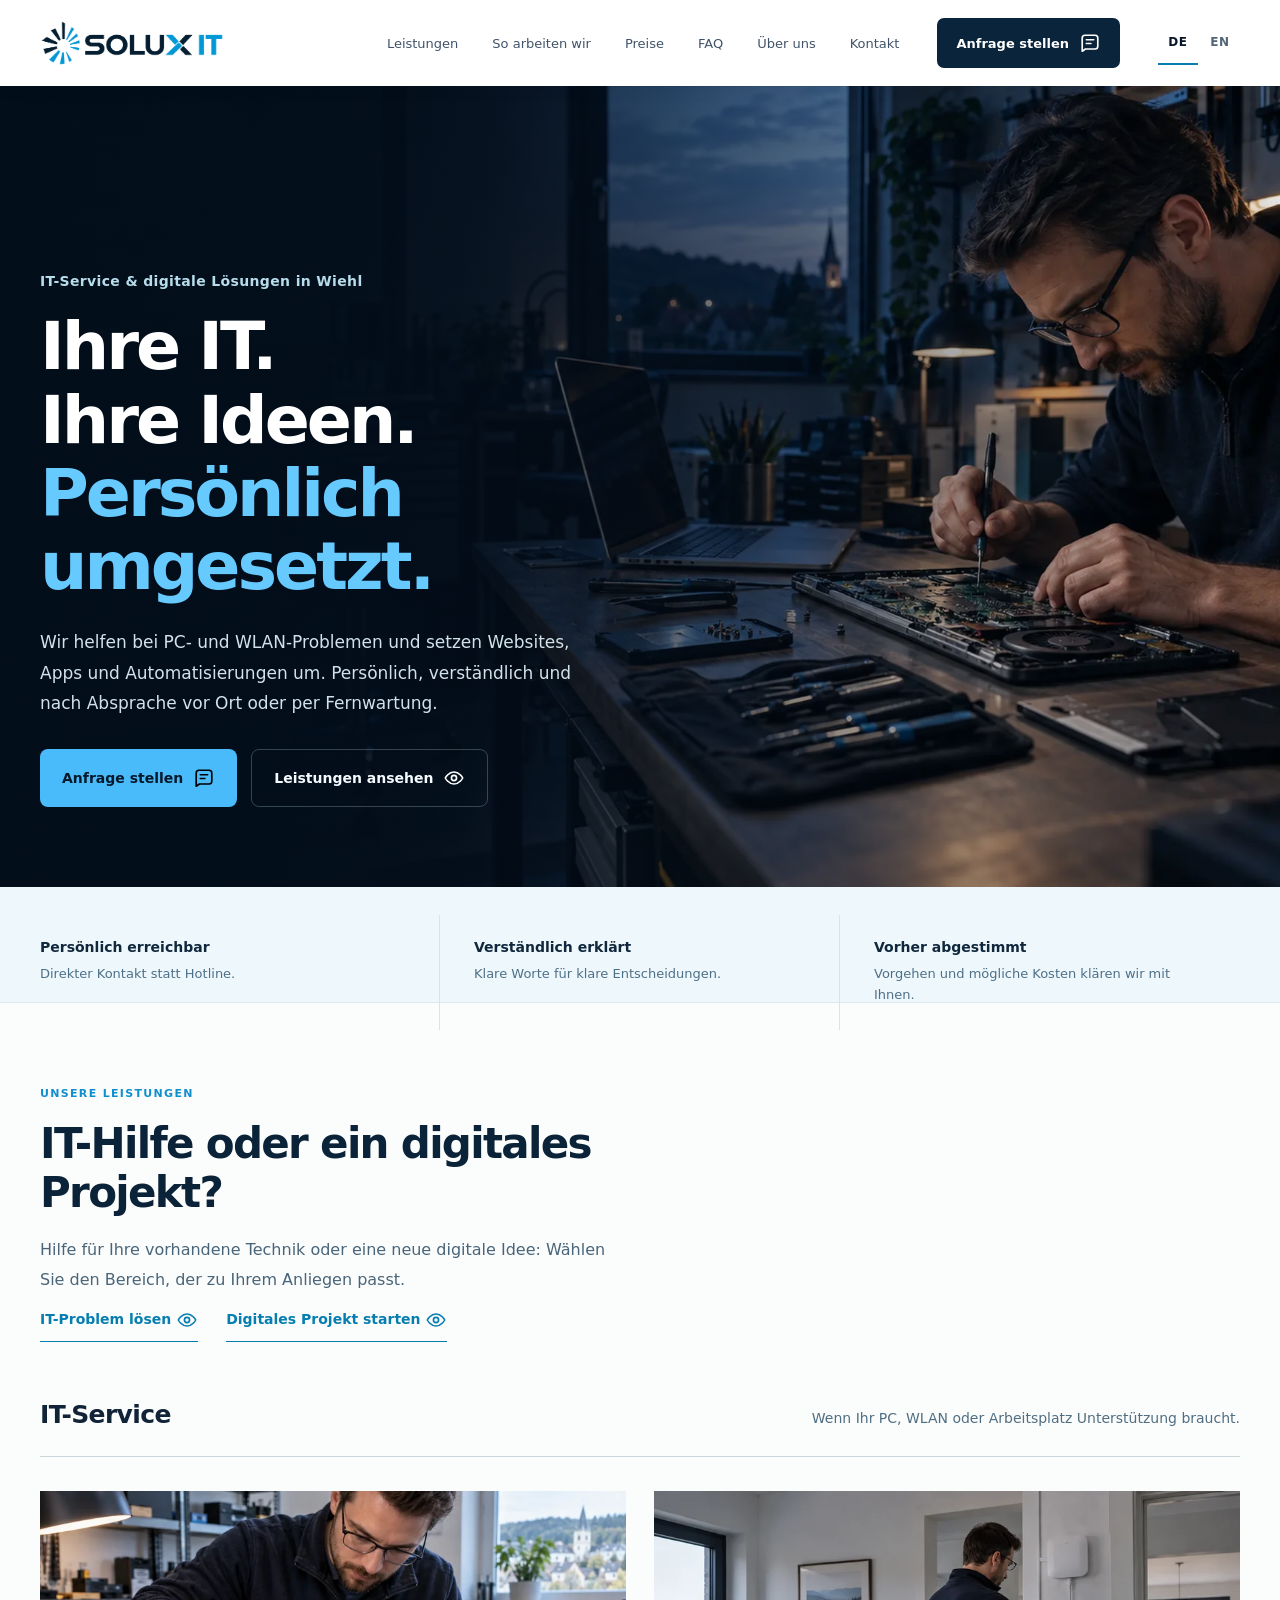
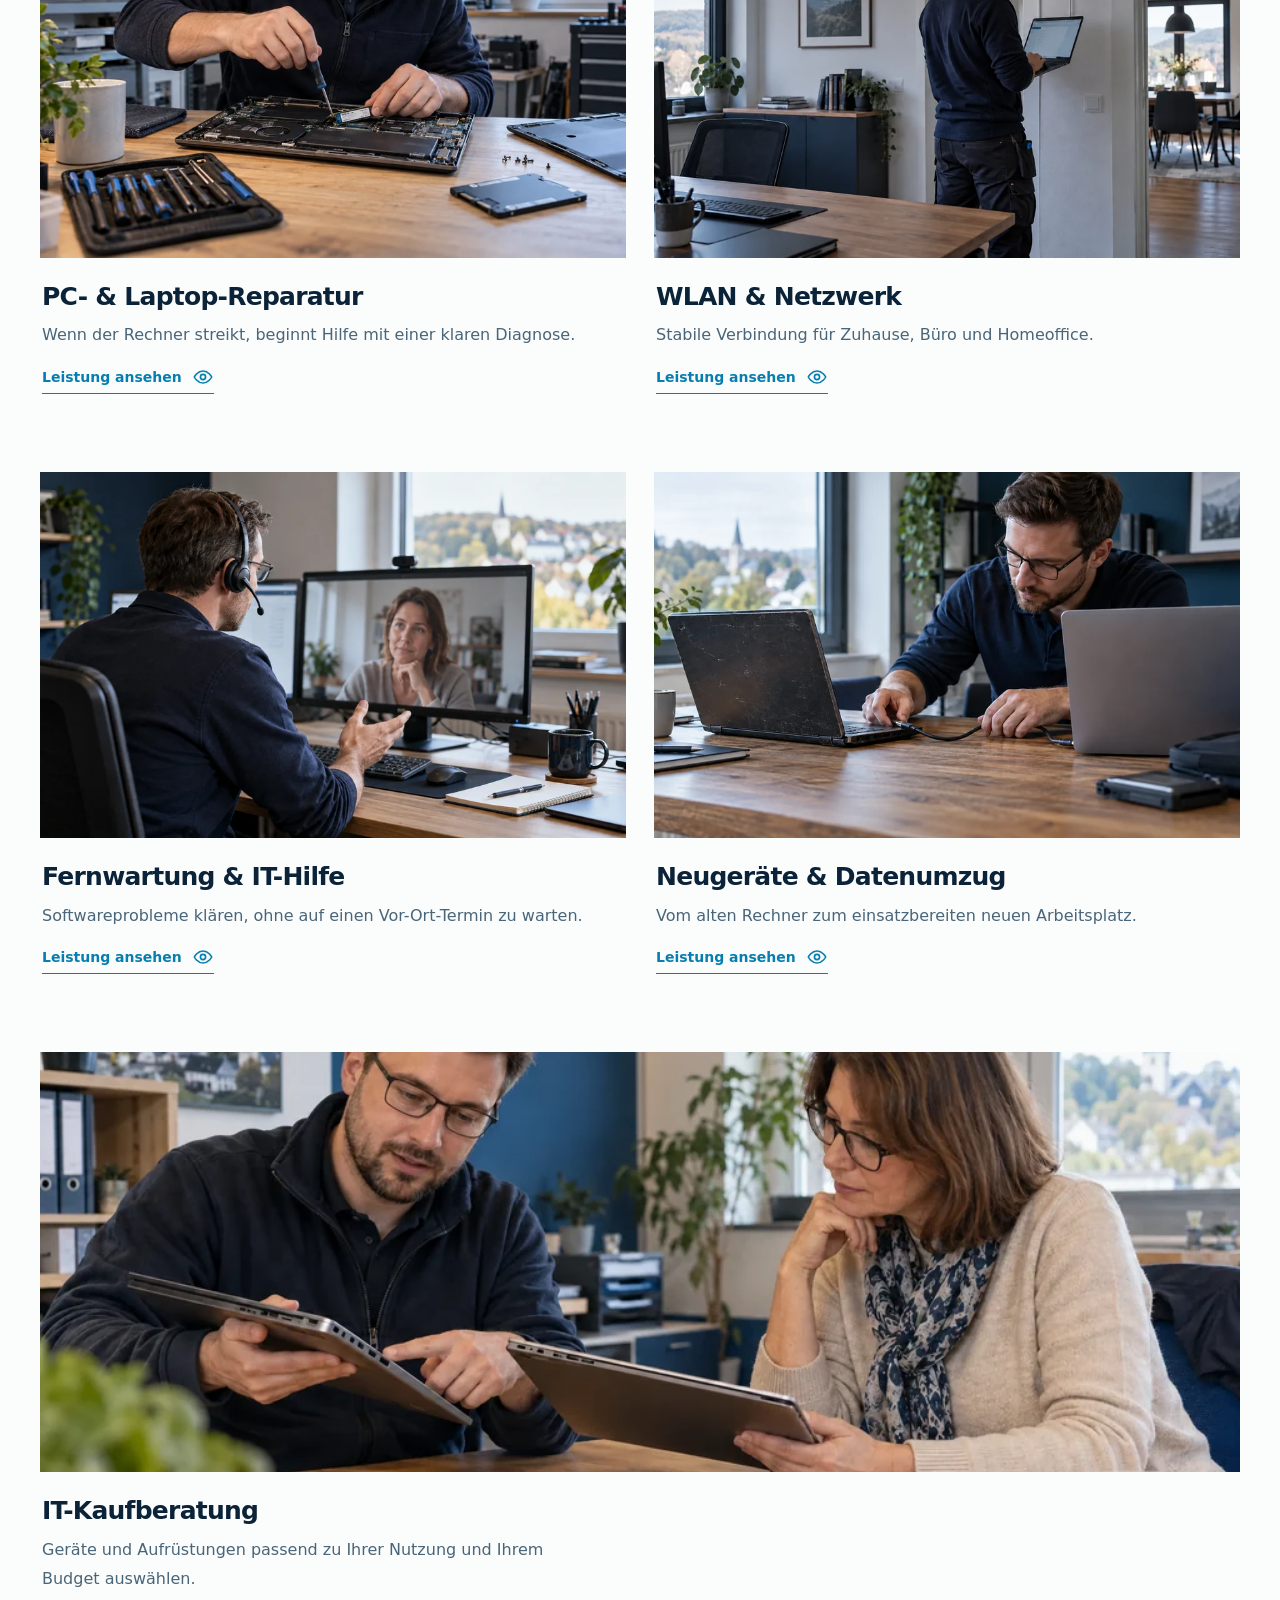
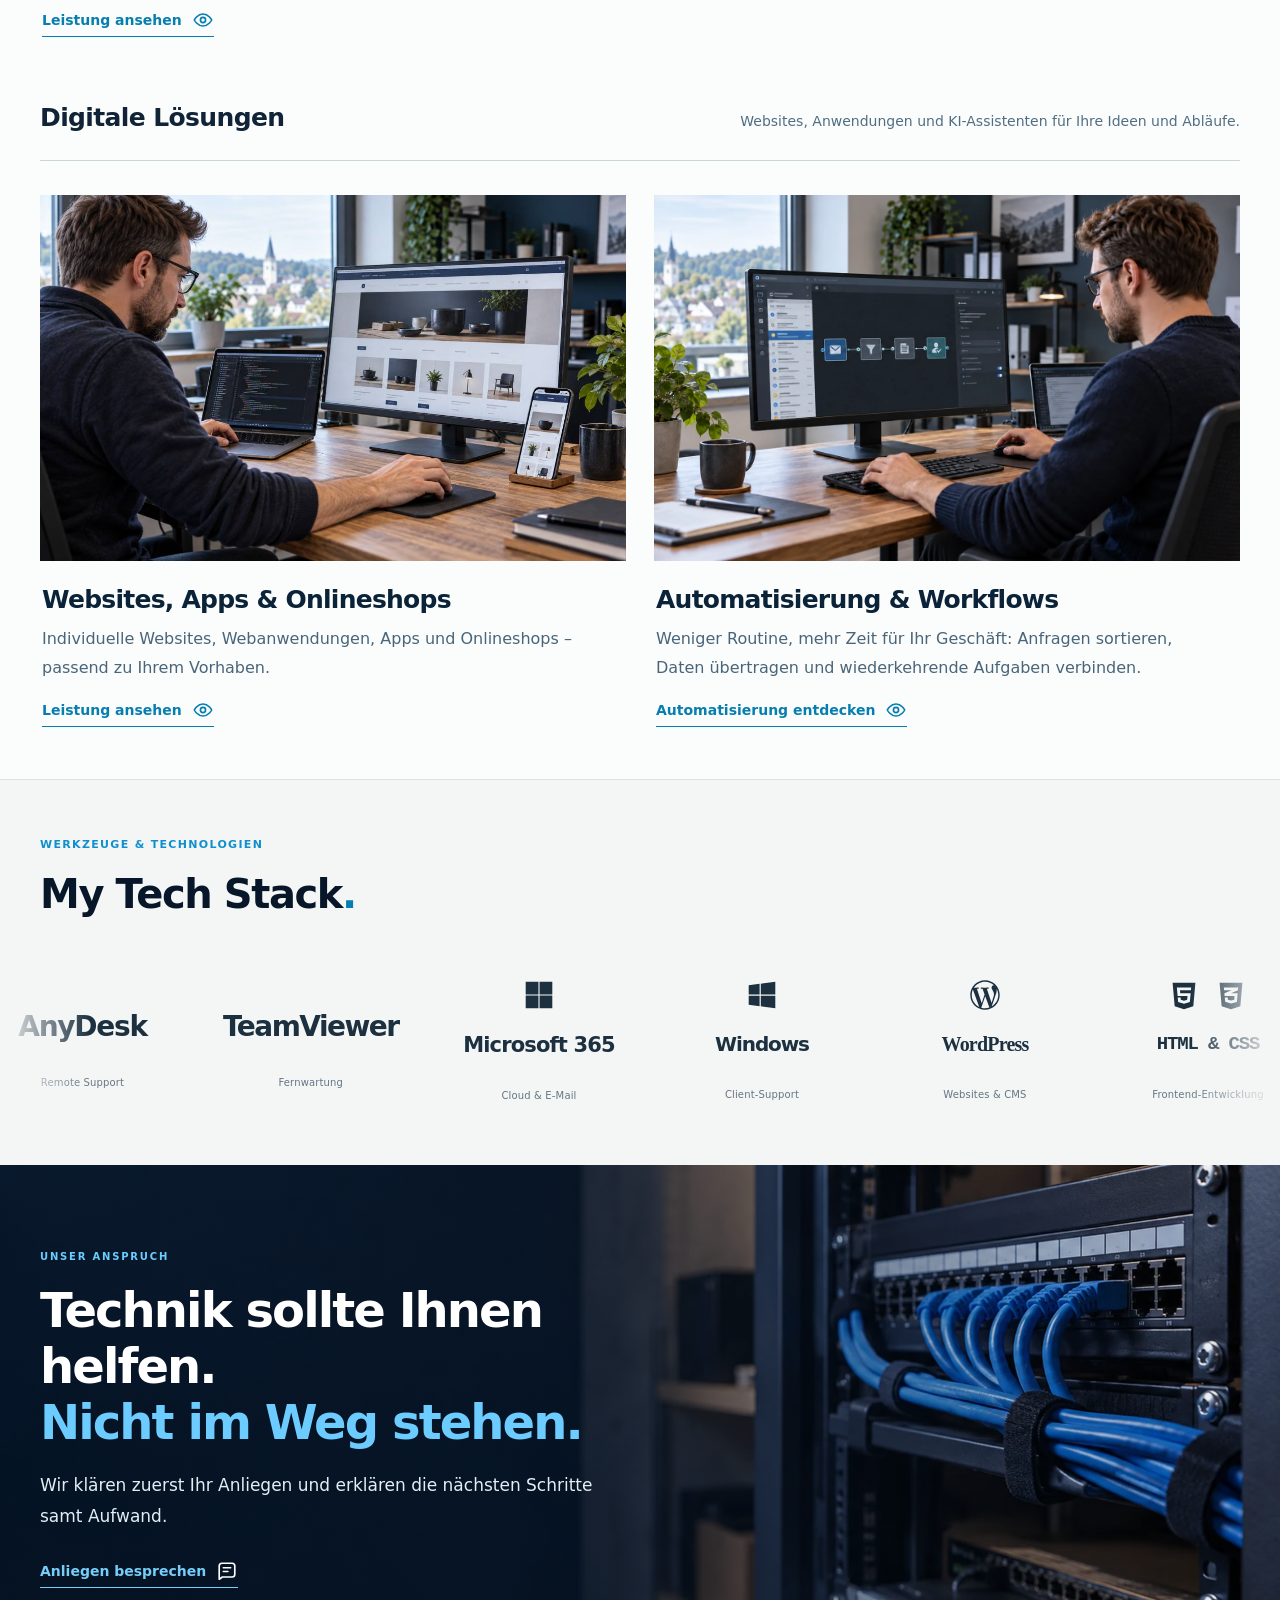
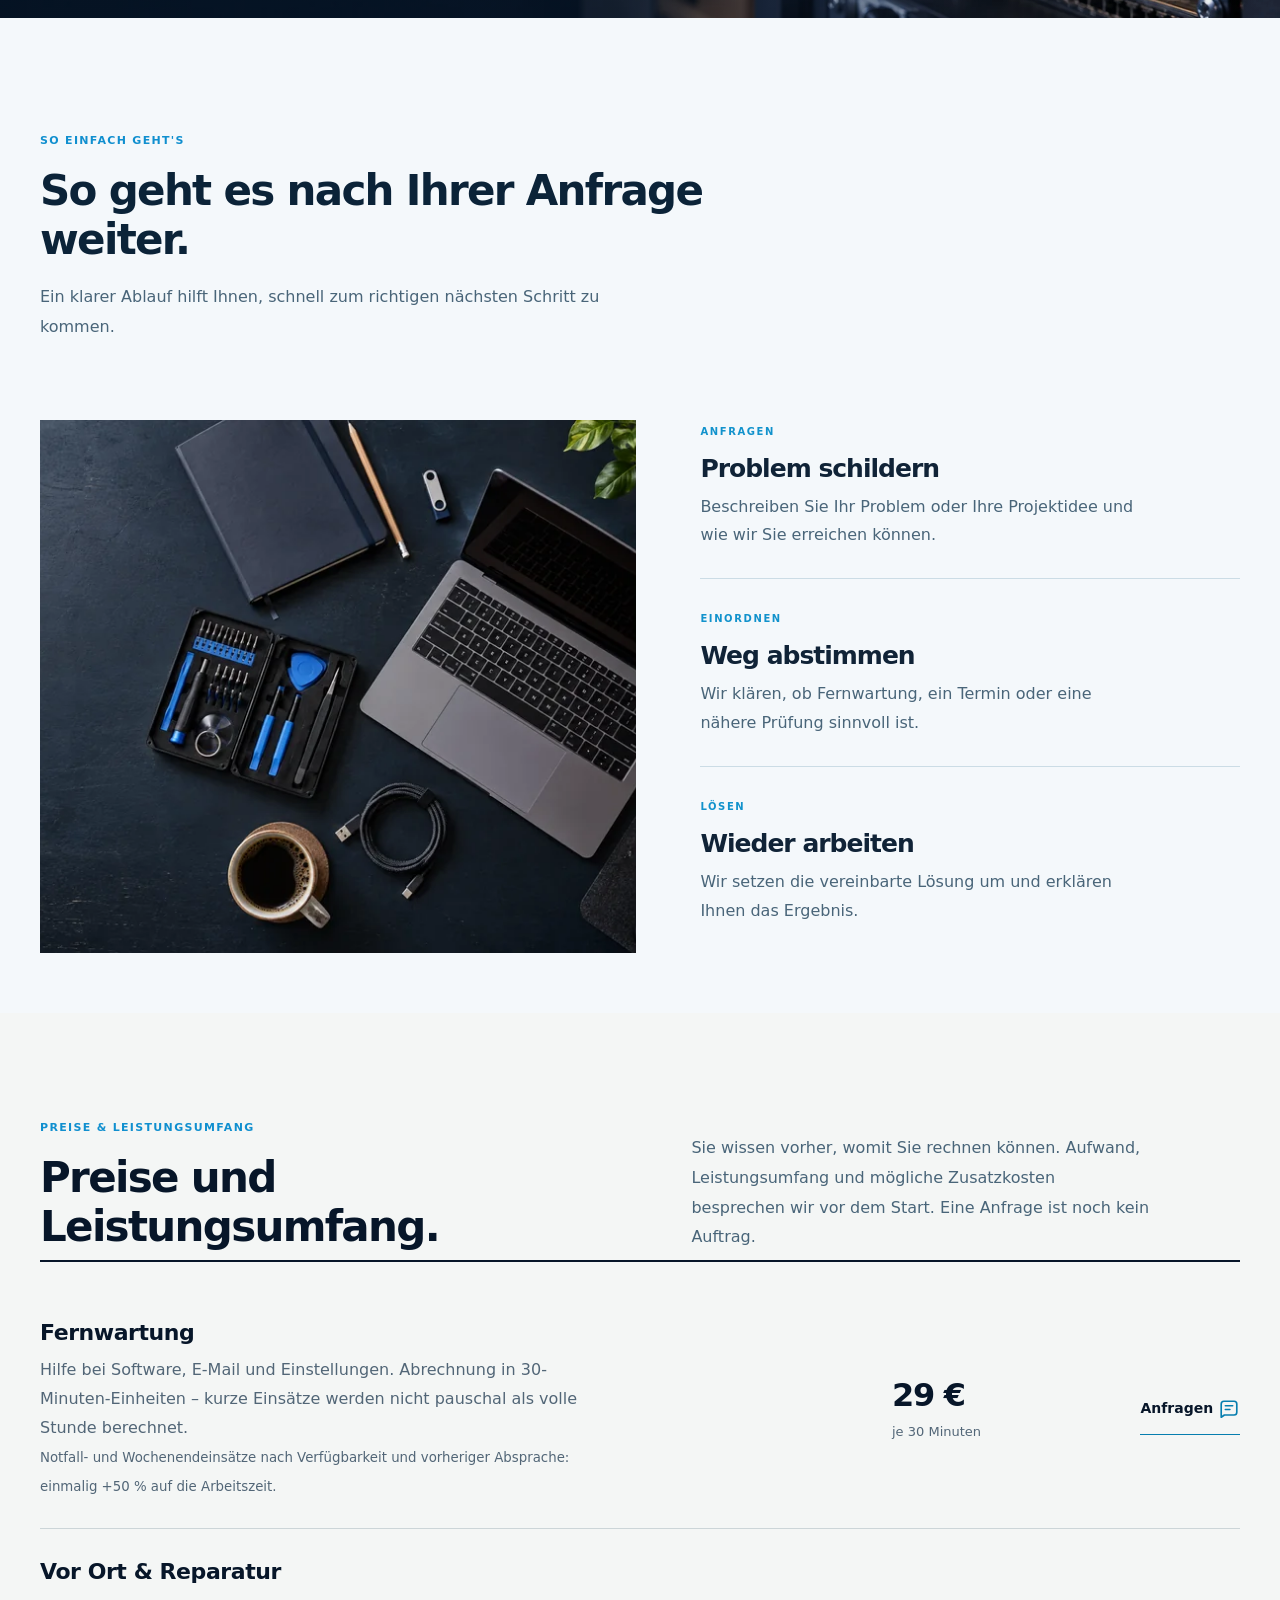
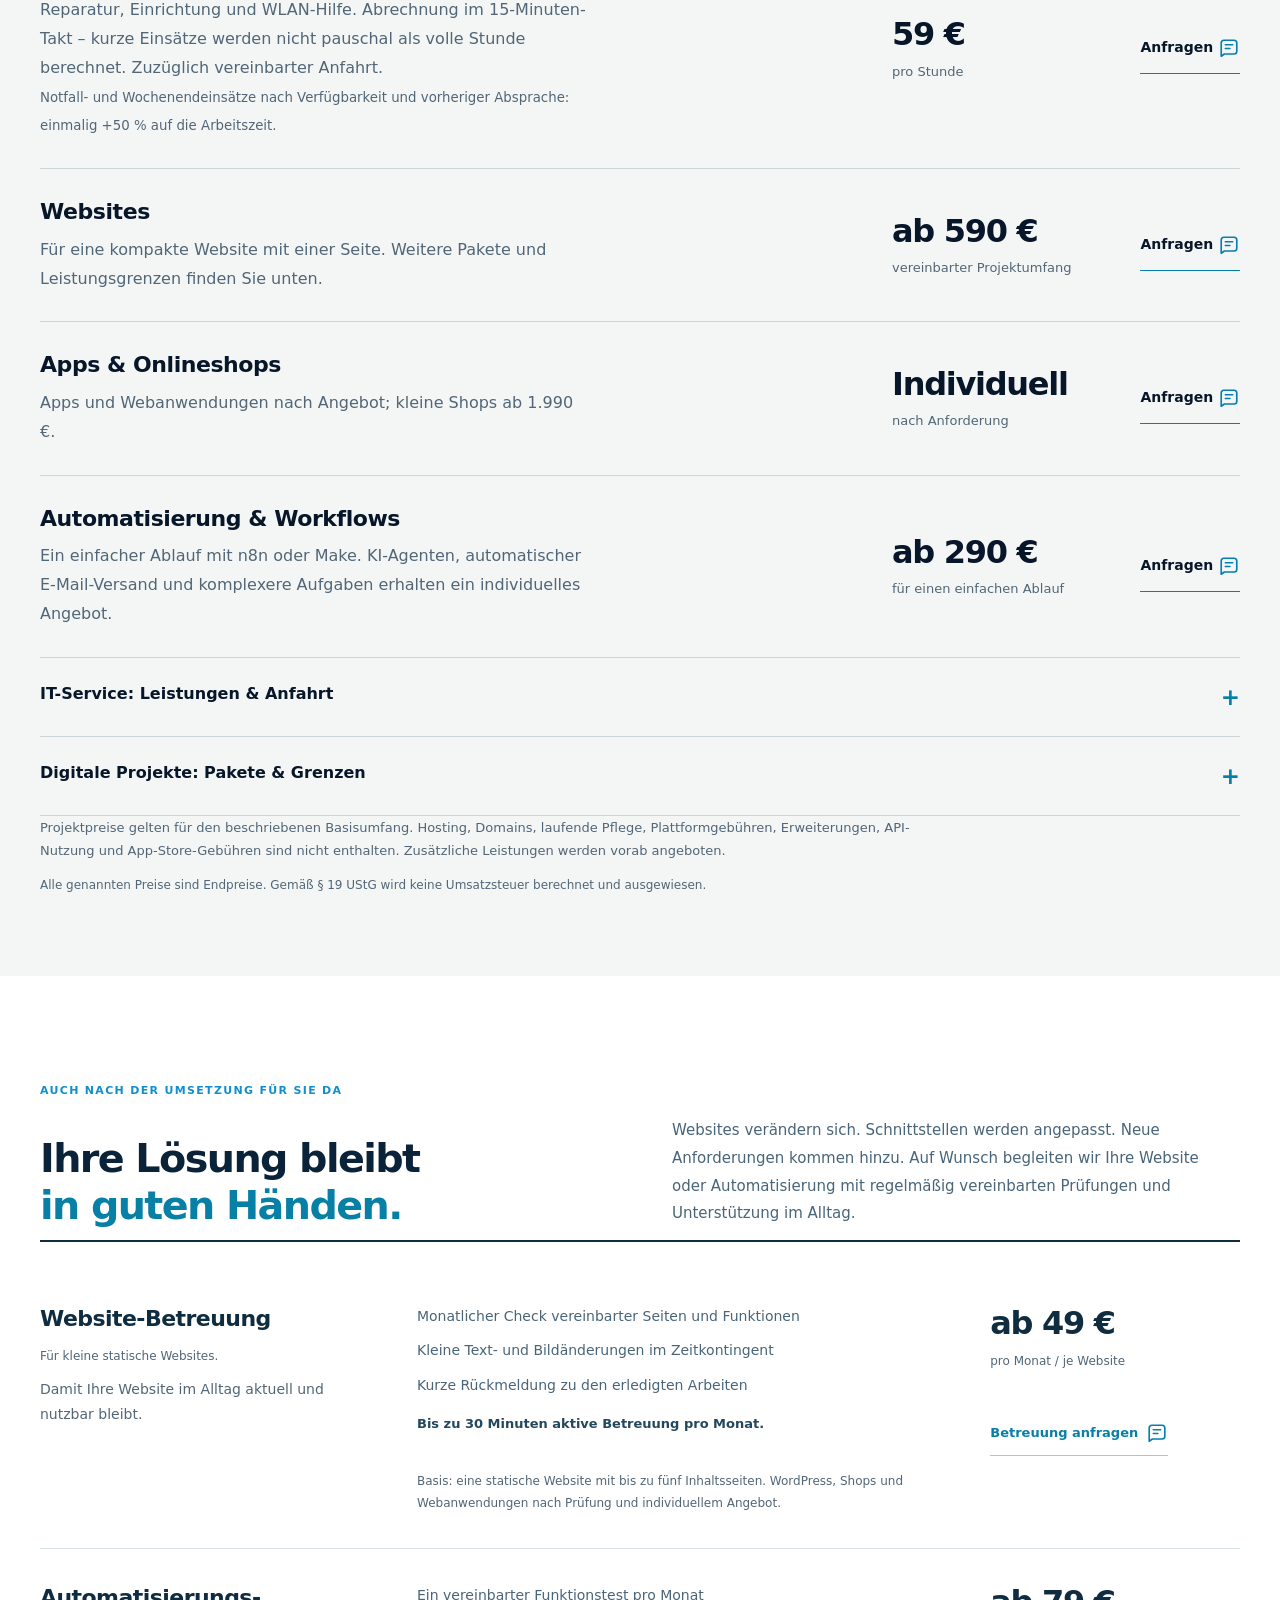
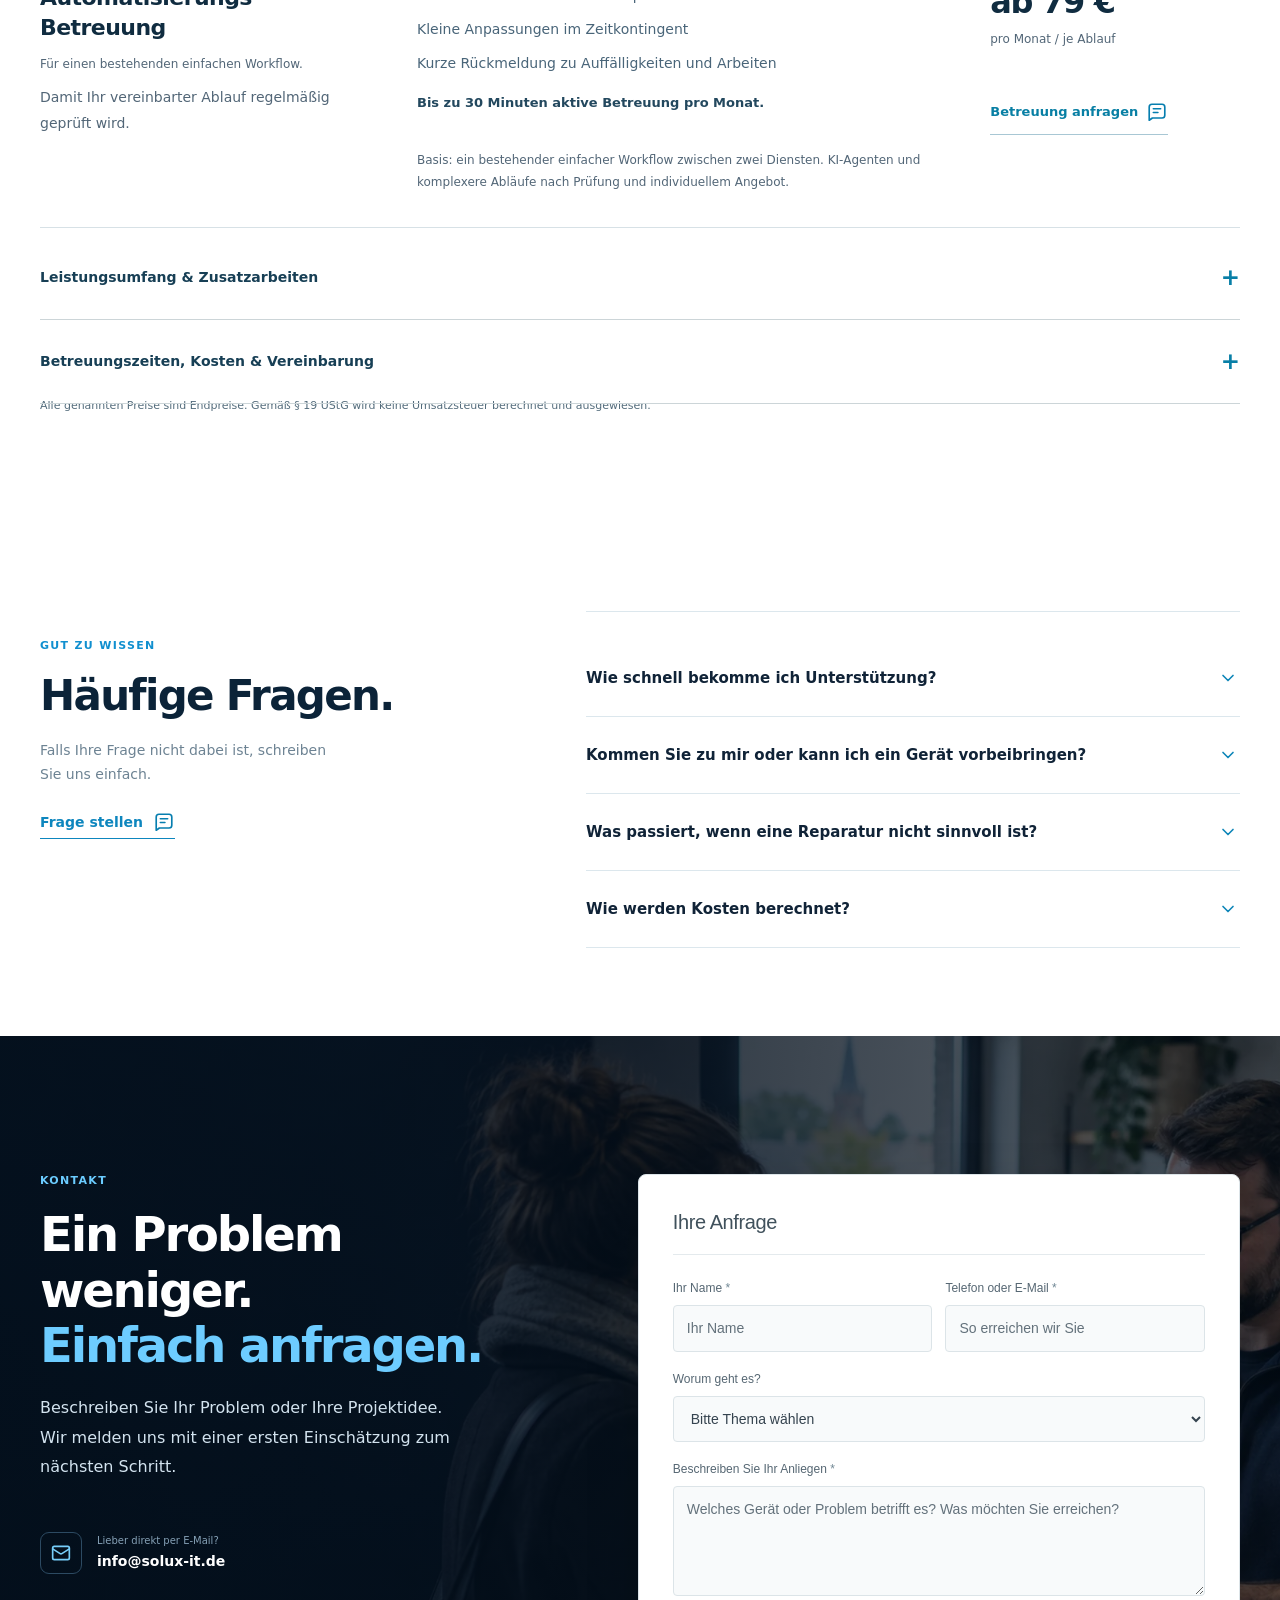
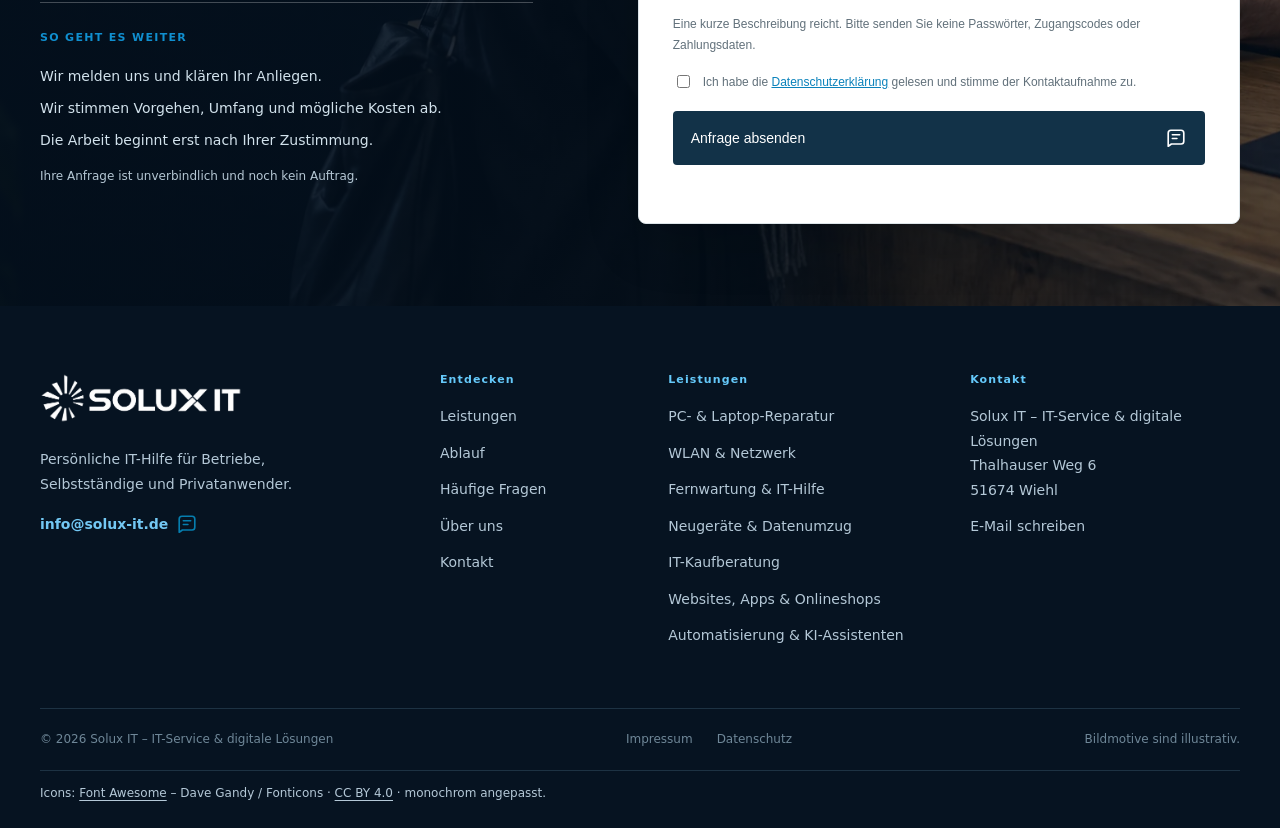
==== commit 3698e1e0: "Entferne Subline aus Logo: Nur Strahlensymbol und SOLUX IT auf allen Seiten" ====
--- a/index.html
+++ b/index.html
@@ -34,7 +34,7 @@
     <link rel="icon" href="favicon.ico?v=20261023" sizes="16x16 32x32 48x48 64x64">
     <link rel="apple-touch-icon" href="solux-touch-icon-20261023.png" sizes="180x180">
 
-    <link href="style.css?v=20261024-perfect-center" rel="stylesheet" />
+    <link href="style.css?v=20261024-clean-logo" rel="stylesheet" />
   
 <script src="language.js?v=20261020-zuschlag-hinweis" defer></script>
 
@@ -55,7 +55,7 @@
       <header class="site-header">
         <div class="container header-inner">
           <a aria-label="Solux IT – Startseite" class="brand site-brand" href="index.html"
-            ><img class="site-brand-image" src="solux-logo-20261023.webp" width="983" height="242" alt="Solux IT" decoding="sync"><span class="site-brand-caption">IT-Service &amp; digitale Lösungen</span></a
+            ><img class="site-brand-image" src="solux-logo-20261023.webp" width="983" height="242" alt="Solux IT" decoding="sync"></a
           >
           <nav
             aria-label="Hauptnavigation"
@@ -691,7 +691,7 @@
               aria-label="Solux IT – Startseite"
               class="brand brand-light site-brand"
               href="index.html"
-              ><img class="site-brand-image" src="solux-logo-20261023.webp" width="983" height="242" alt="Solux IT" decoding="sync"><span class="site-brand-caption">IT-Service &amp; digitale Lösungen</span></a
+              ><img class="site-brand-image" src="solux-logo-20261023.webp" width="983" height="242" alt="Solux IT" decoding="sync"></a
             >
             <p>
               Persönliche IT-Hilfe für Betriebe, Selbstständige und
--- a/style.css
+++ b/style.css
@@ -3063,14 +3063,14 @@
 
 
 /* SOLUX IT: approved ray symbol and custom X wordmark, 2026-10-23. */
-.brand.site-brand{display:inline-flex;flex-direction:column;align-items:flex-start;justify-content:center;gap:3px;flex-shrink:0;width:184px;line-height:1;text-decoration:none;white-space:normal}
-.site-brand .site-brand-image{display:block;width:100%;height:auto;aspect-ratio:983/242;object-fit:contain;flex:none;filter:none}
-.site-brand .site-brand-caption{display:block;width:100%;padding-left:11.4%;box-sizing:border-box;text-align:center;font-size:9px;line-height:1.35;font-weight:500;letter-spacing:0.02em;color:#39798e;white-space:nowrap}
+.brand.site-brand{display:inline-flex;align-items:center;justify-content:center;flex-shrink:0;line-height:1;text-decoration:none}
+.site-brand .site-brand-image{display:block;width:184px;height:auto;max-width:100%;aspect-ratio:983/242;object-fit:contain;flex:none;filter:none}
 .brand-light.site-brand .site-brand-image{filter:brightness(0) invert(1)}
-.brand-light.site-brand .site-brand-caption{color:#bbd7e3}
-.site-header .site-brand{padding:0;background:none;border:0;border-radius:0;width:184px}
-.site-footer .site-brand,footer .site-brand{width:202px}
-.error-brand.site-brand{margin:0 0 32px;padding:0;background:none;border-radius:0;color:inherit;width:220px}
-@media(max-width:1100px){.site-header .site-brand{width:165px}.site-header .site-brand .site-brand-caption{font-size:8px}}
-@media(max-width:600px){.site-header .site-brand{width:157px}.site-header .site-brand .site-brand-caption{font-size:7.6px}}
-@media(max-width:360px){.site-header .site-brand{width:139px}.site-header .site-brand .site-brand-caption{font-size:7px}}
+.site-header .site-brand{padding:0;background:none;border:0;border-radius:0}
+.site-header .site-brand .site-brand-image{width:184px}
+.site-footer .site-brand .site-brand-image,footer .site-brand .site-brand-image{width:202px}
+.error-brand.site-brand{margin:0 0 32px;padding:0;background:none;border-radius:0;color:inherit}
+.error-brand.site-brand .site-brand-image{width:220px}
+@media(max-width:1100px){.site-header .site-brand .site-brand-image{width:165px}}
+@media(max-width:600px){.site-header .site-brand .site-brand-image{width:157px}}
+@media(max-width:360px){.site-header .site-brand .site-brand-image{width:139px}}
